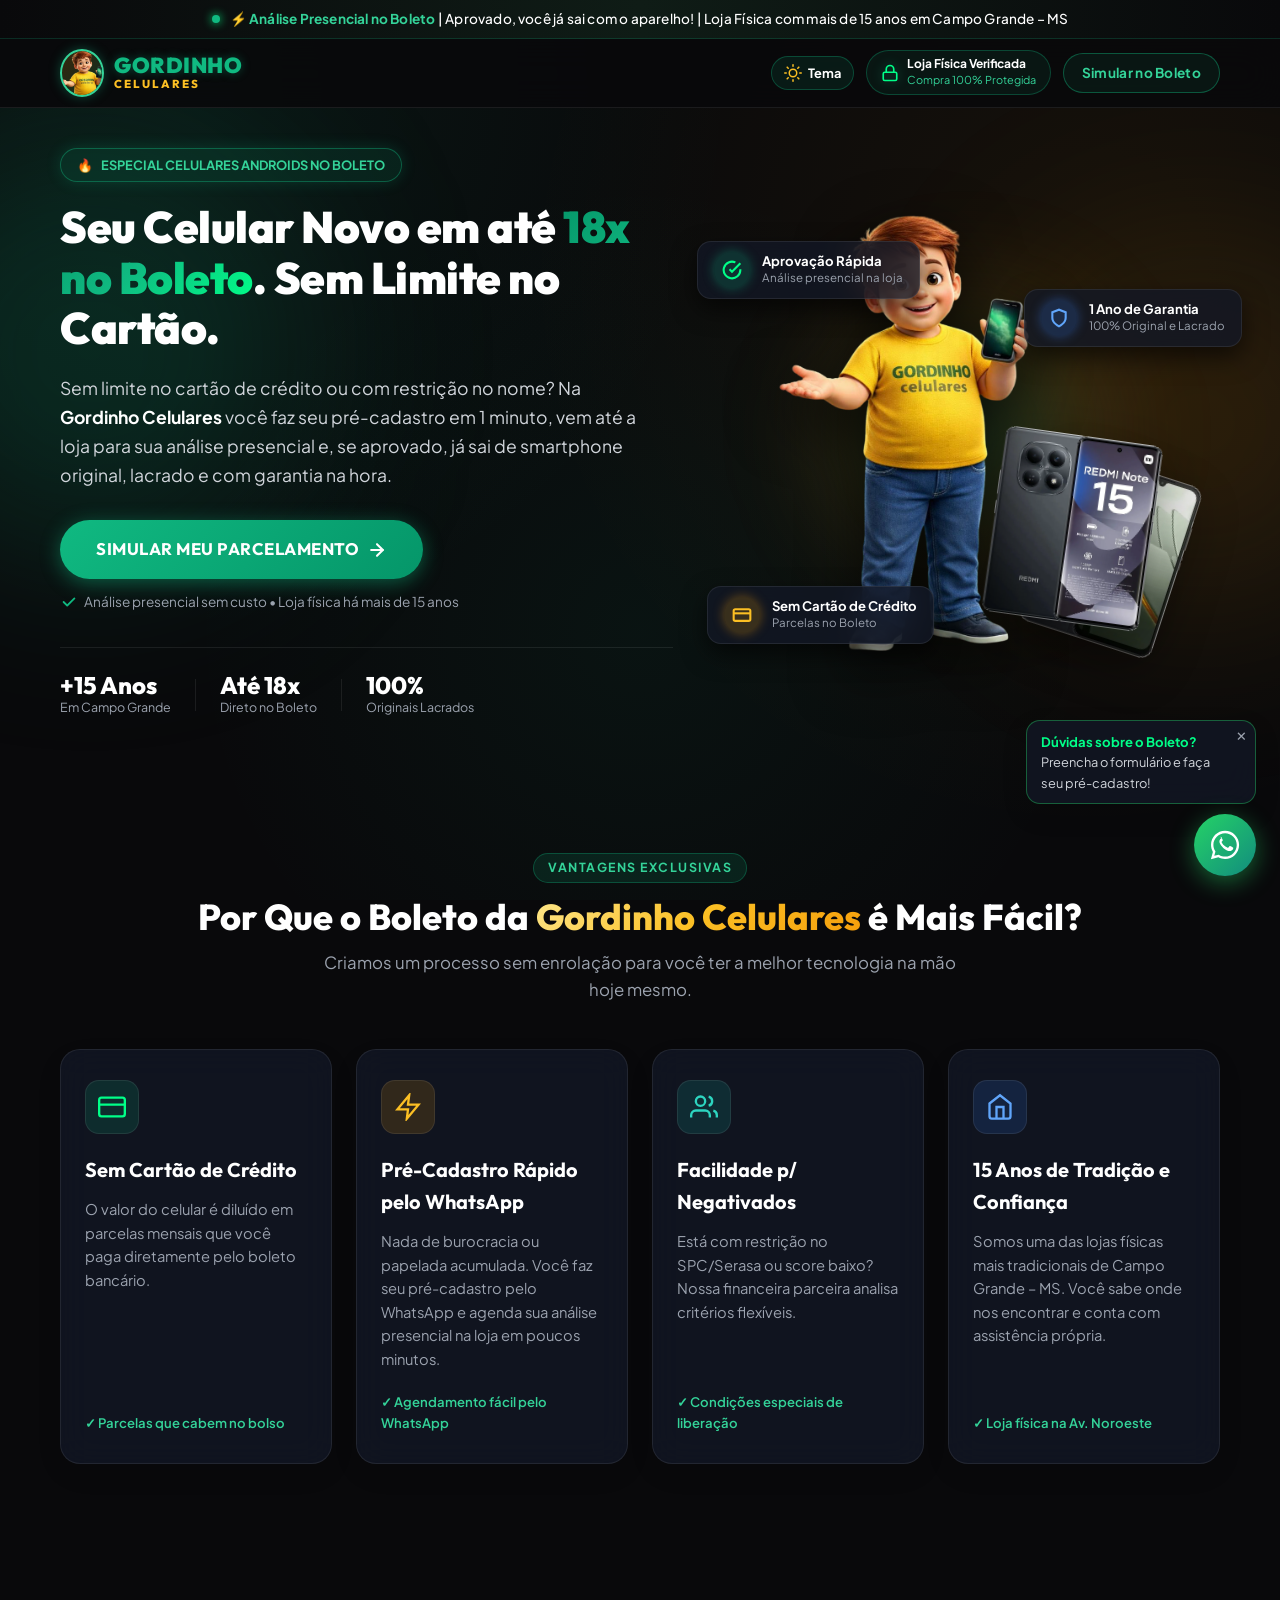
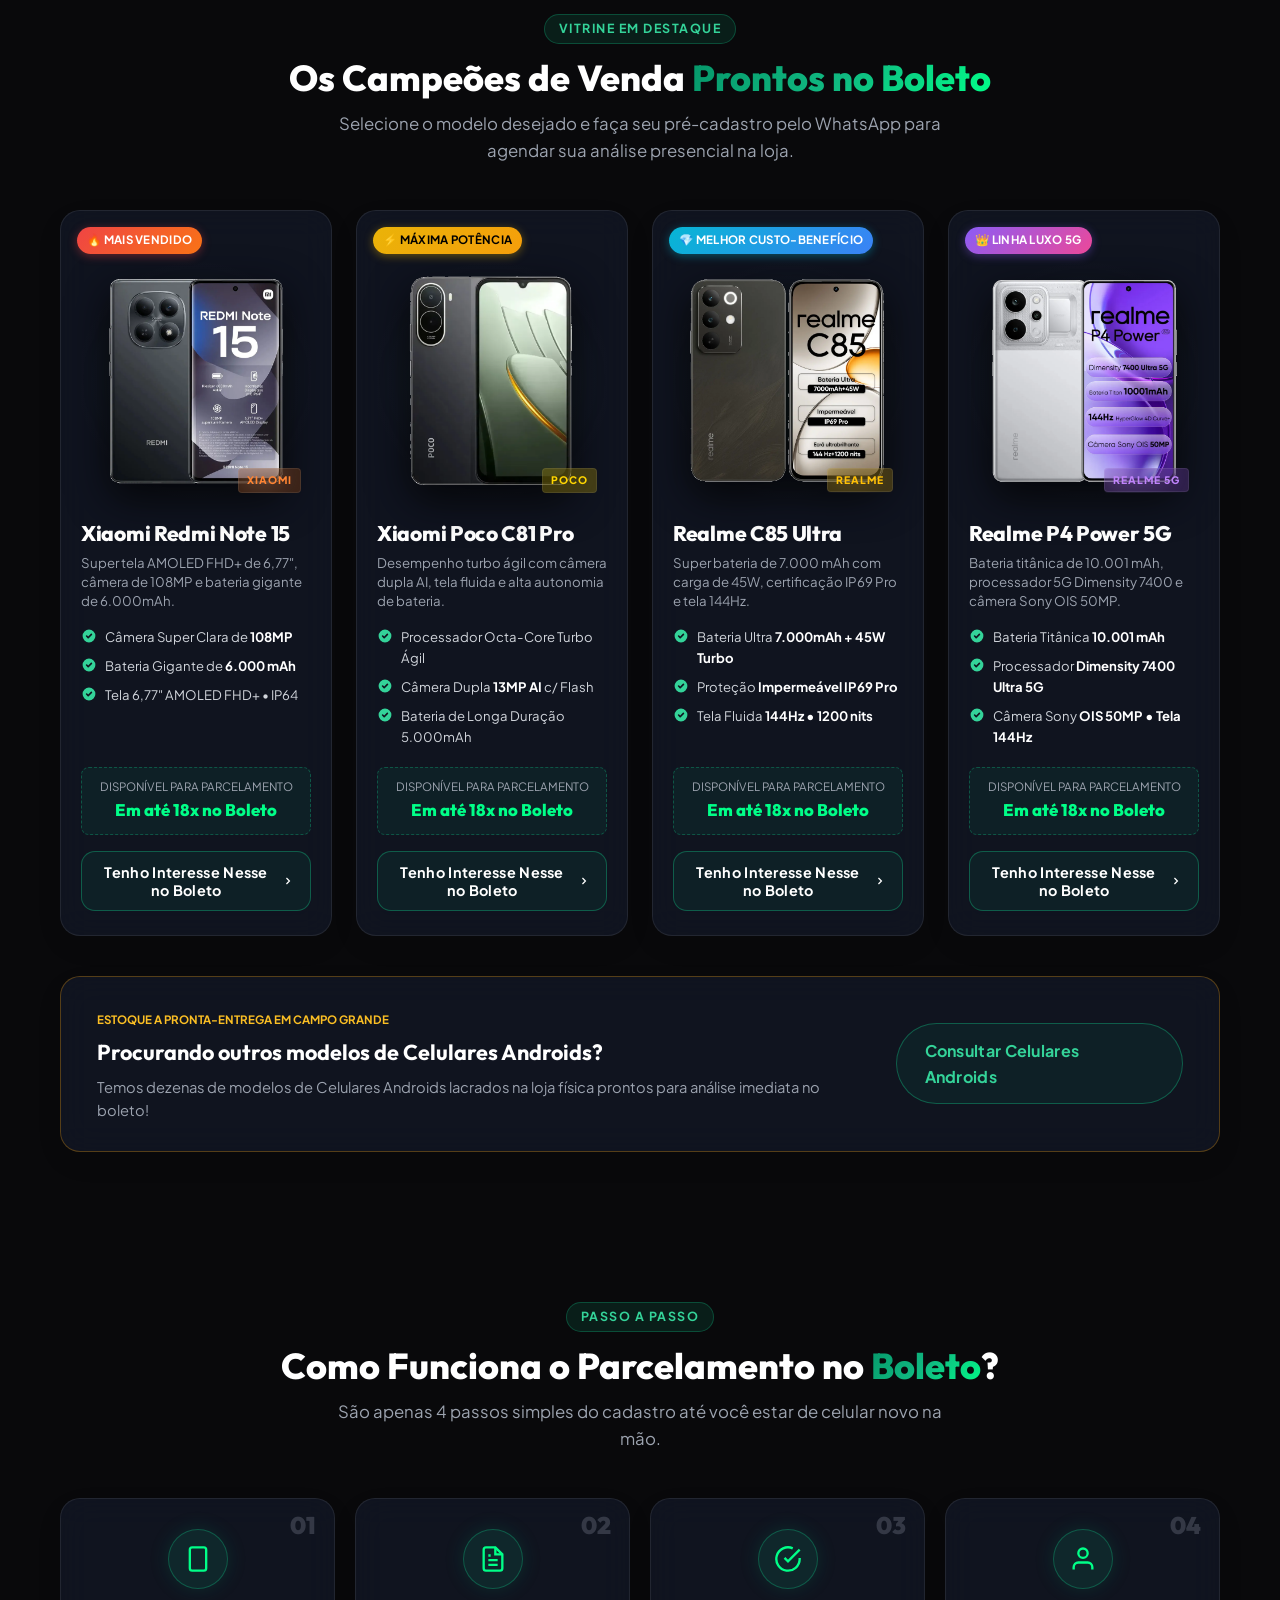
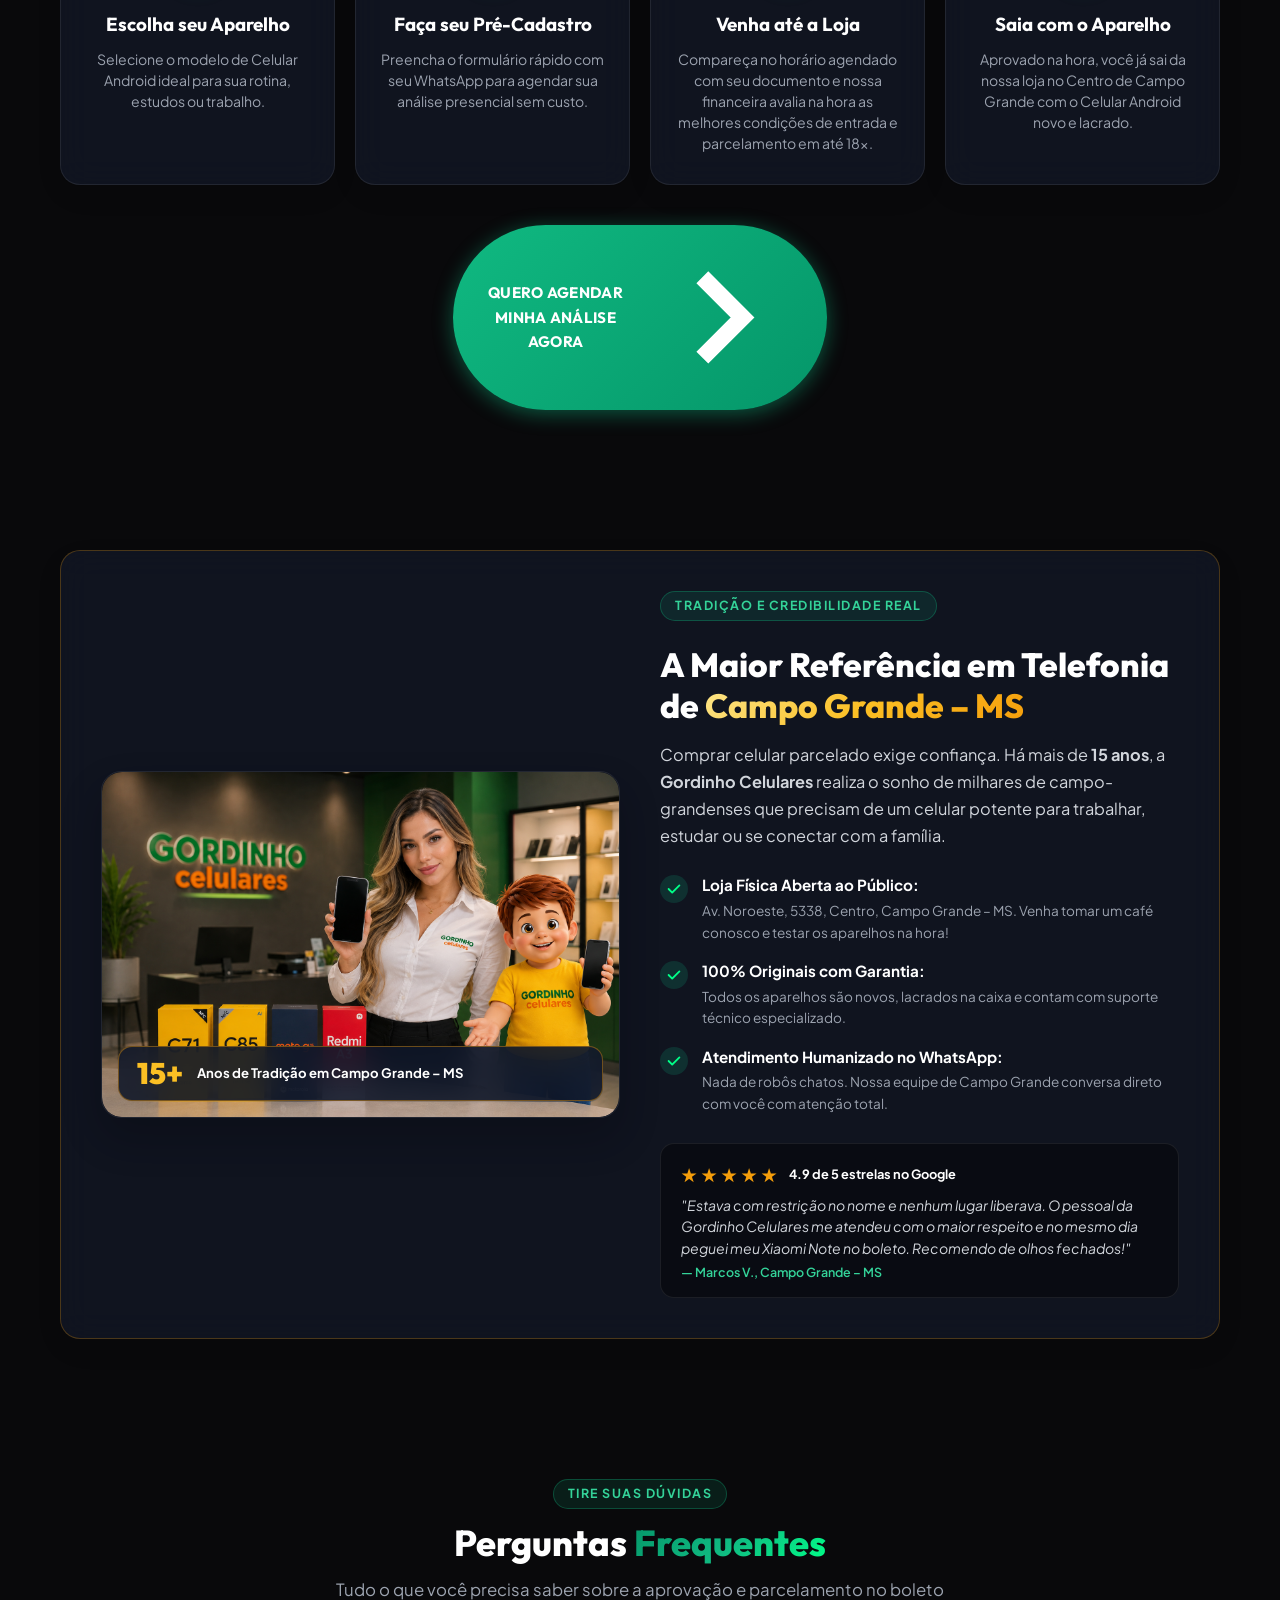
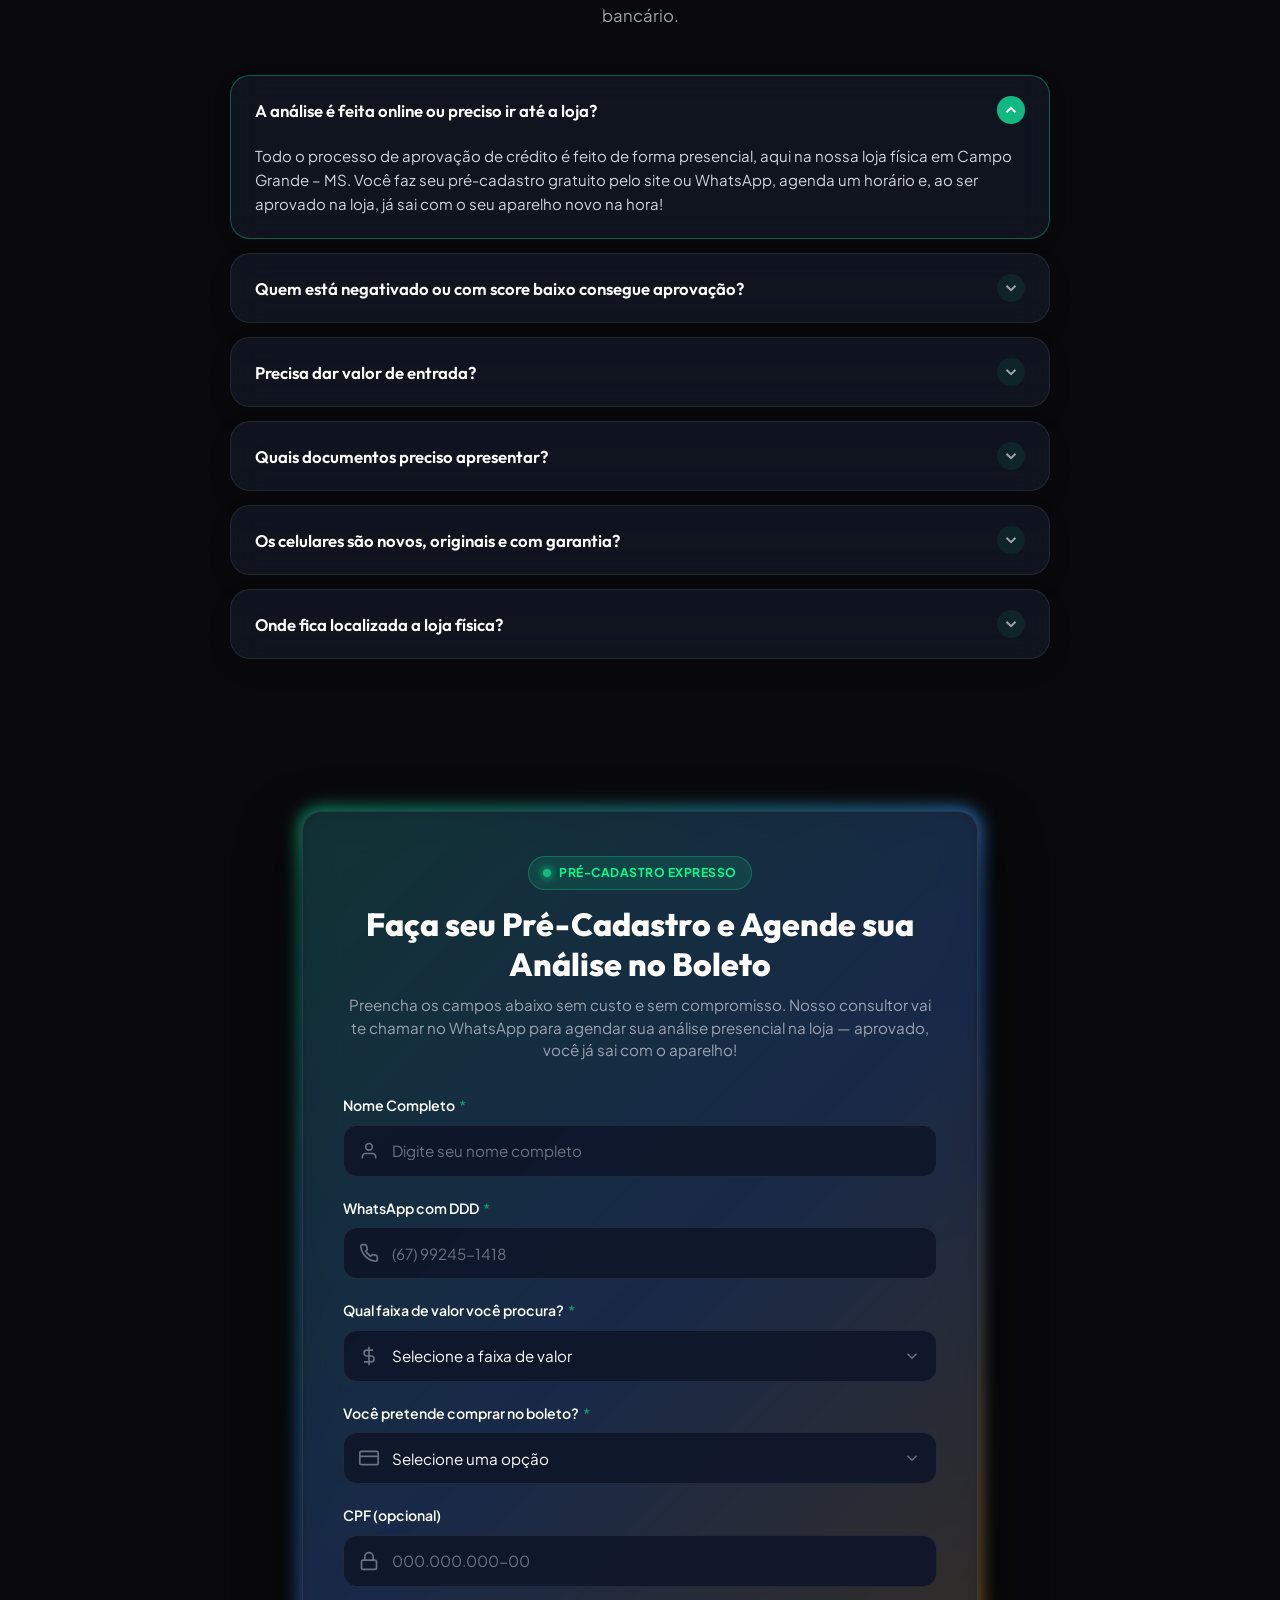
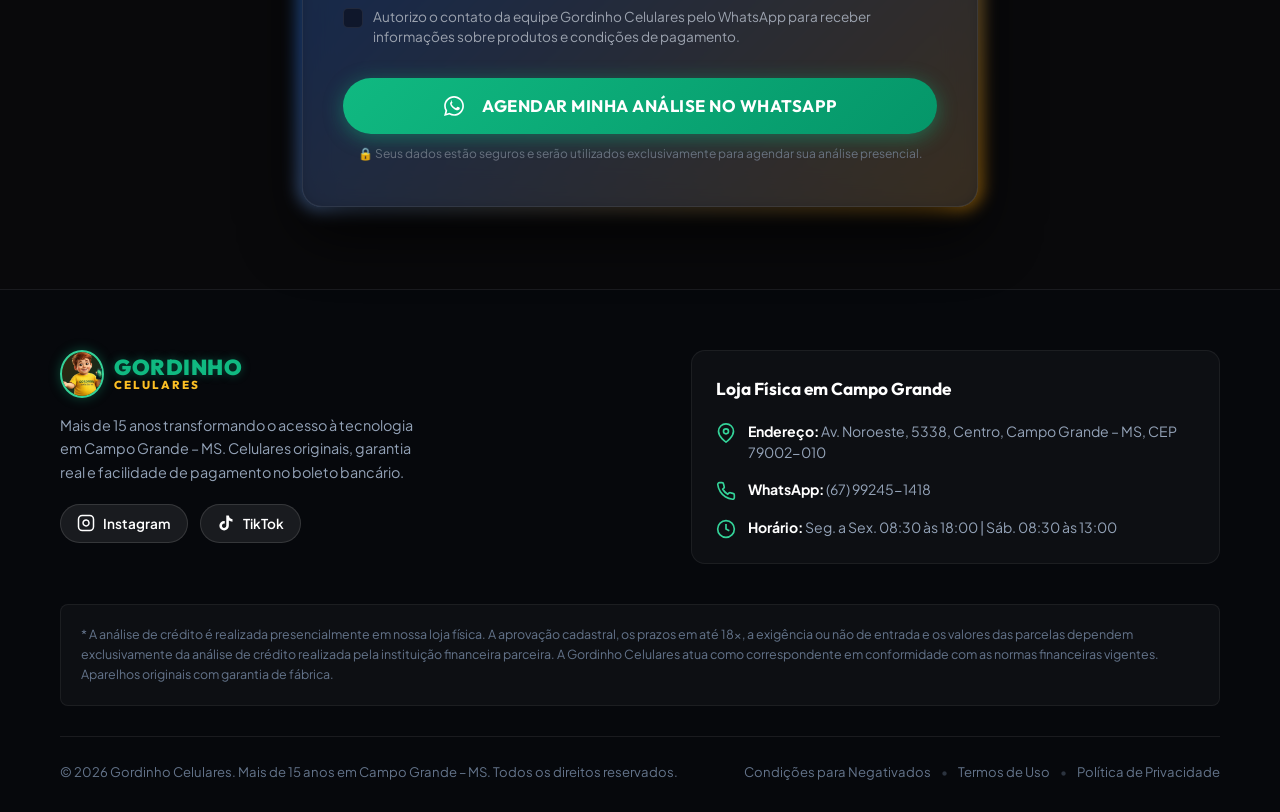
==== index.html @ b4e5b0e6 "refactor: update tooltip text and redirect floating button to simulation form" ====
<!DOCTYPE html>
<html lang="pt-BR" class="scroll-smooth" data-theme="dark">
<head>
  <!-- Google Tag Manager -->
  <script>(function(w,d,s,l,i){w[l]=w[l]||[];w[l].push({'gtm.start':
  new Date().getTime(),event:'gtm.js'});var f=d.getElementsByTagName(s)[0],
  j=d.createElement(s),dl=l!='dataLayer'?'&l='+l:'';j.async=true;j.src=
  'https://www.googletagmanager.com/gtm.js?id='+i+dl;f.parentNode.insertBefore(j,f);
  })(window,document,'script','dataLayer','GTM-5VFSNDQG');</script>
  <!-- End Google Tag Manager -->
  <meta charset="UTF-8">
  <meta name="viewport" content="width=device-width, initial-scale=1.0, maximum-scale=5.0">
  <title>Gordinho Celulares | Celulares Androids em até 18x no Boleto Bancário Sem Cartão</title>
  <meta name="description" content="Compre seu Celular Android original parcelado no Boleto Bancário em Campo Grande - MS. Sem precisar de limite no cartão. Faça seu pré-cadastro e agende sua análise presencial, inclusive para negativados!">
  <meta name="keywords" content="celulares androids no boleto, celular no boleto, xiaomi no boleto, realme no boleto, gordinho celulares campo grande, celular carnê campo grande ms, celular parcelado sem cartao">
  
  <!-- Open Graph / WhatsApp / Facebook -->
  <meta property="og:type" content="website">
  <meta property="og:title" content="Gordinho Celulares - Celulares Androids no Boleto Bancário">
  <meta property="og:description" content="Seu celular novo em até 18x no boleto sem limite de cartão. Faça seu pré-cadastro e agende sua análise presencial na loja!">
  <meta property="og:image" content="./Gordinho+influencer.png">
  <meta property="og:locale" content="pt_BR">
  <meta name="theme-color" content="#09090b" id="meta-theme-color">

  <!-- Favicon -->
  <link rel="icon" type="image/png" href="./mascote_avatar.png">

  <!-- Google Fonts: Outfit & Plus Jakarta Sans -->
  <link rel="preconnect" href="https://fonts.googleapis.com">
  <link rel="preconnect" href="https://fonts.gstatic.com" crossorigin>
  <link href="https://fonts.googleapis.com/css2?family=Outfit:wght@400;500;600;700;800;900&family=Plus+Jakarta+Sans:wght@400;500;600;700;800&display=swap" rel="stylesheet">

  <link rel="stylesheet" href="styles.css">
</head>
<body class="bg-dark text-light antialiased selection:bg-emerald-500 selection:text-black">
  <!-- Google Tag Manager (noscript) -->
  <noscript><iframe src="https://www.googletagmanager.com/ns.html?id=GTM-5VFSNDQG"
  height="0" width="0" style="display:none;visibility:hidden"></iframe></noscript>
  <!-- End Google Tag Manager (noscript) -->

  <!-- 1. Topbar de Notificação Interativa -->
  <aside class="topbar">
    <div class="container topbar-content">
      <span class="live-indicator">
        <span class="pulse-dot"></span>
      </span>
      <p class="topbar-text">
        <strong class="text-emerald">⚡ Análise Presencial no Boleto</strong> | Aprovado, você já sai com o aparelho! | Loja Física com mais de 15 anos em Campo Grande – MS
      </p>
    </div>
  </aside>

  <!-- 2. Header Fixo com Glassmorphism, Logo e Botão de Alternância de Tema -->
  <header class="header" id="navbar">
    <div class="container header-container">
      <a href="#inicio" class="brand-link" aria-label="Gordinho Celulares Página Inicial">
        <div class="brand-badge-box">
          <img src="./mascote_avatar.png" alt="Mascote Gordinho Celulares" class="brand-mascote-avatar" width="46" height="52">
          <div class="brand-text-block">
            <span class="brand-name-top">GORDINHO</span>
            <span class="brand-name-sub">CELULARES</span>
          </div>
        </div>
      </a>
      
      <div class="header-badges">
        <!-- Botão para Mudar Tema Claro / Escuro -->
        <button id="theme-toggle" class="theme-toggle-btn" aria-label="Alternar tema claro e escuro" title="Alternar tema claro/escuro">
          <span class="theme-icon-box">
            <!-- Ícone Sol (aparece no modo escuro para ir pro claro) -->
            <svg class="theme-icon theme-icon-sun" viewBox="0 0 24 24" fill="none" stroke="currentColor" stroke-width="2" stroke-linecap="round" stroke-linejoin="round">
              <circle cx="12" cy="12" r="5"></circle>
              <line x1="12" y1="1" x2="12" y2="3"></line>
              <line x1="12" y1="21" x2="12" y2="23"></line>
              <line x1="4.22" y1="4.22" x2="5.64" y2="5.64"></line>
              <line x1="18.36" y1="18.36" x2="19.78" y2="19.78"></line>
              <line x1="1" y1="12" x2="3" y2="12"></line>
              <line x1="21" y1="12" x2="23" y2="12"></line>
              <line x1="4.22" y1="19.78" x2="5.64" y2="18.36"></line>
              <line x1="18.36" y1="5.64" x2="19.78" y2="4.22"></line>
            </svg>
            <!-- Ícone Lua (aparece no modo claro para ir pro escuro) -->
            <svg class="theme-icon theme-icon-moon" viewBox="0 0 24 24" fill="none" stroke="currentColor" stroke-width="2" stroke-linecap="round" stroke-linejoin="round">
              <path d="M21 12.79A9 9 0 1 1 11.21 3 7 7 0 0 0 21 12.79z"></path>
            </svg>
          </span>
          <span class="theme-label hide-mobile">Tema</span>
        </button>

        <div class="secure-badge hide-small-screen">
          <svg class="secure-icon" viewBox="0 0 24 24" fill="none" stroke="currentColor" stroke-width="2.2" stroke-linecap="round" stroke-linejoin="round">
            <rect x="3" y="11" width="18" height="11" rx="2" ry="2"></rect>
            <path d="M7 11V7a5 5 0 0 1 10 0v4"></path>
          </svg>
          <div class="secure-text">
            <span class="badge-title">Loja Física Verificada</span>
            <span class="badge-sub">Compra 100% Protegida</span>
          </div>
        </div>

        <a href="#simulador" class="btn btn-sm btn-outline-emerald hide-mobile">
          Simular no Boleto
        </a>
      </div>
    </div>
  </header>

  <main>
    <!-- 3. Hero Section (Ultra Dinâmica e Tecnológica) -->
    <section class="hero-section" id="inicio">
      <div class="hero-glow hero-glow-emerald"></div>
      <div class="hero-glow hero-glow-amber"></div>

      <div class="container hero-container">
        <!-- Hero Text -->
        <div class="hero-content reveal-on-scroll">
          <div class="tag-neon">
            <span class="tag-icon">🔥</span>
            <span>ESPECIAL CELULARES ANDROIDS NO BOLETO</span>
          </div>

          <h1 class="hero-title">
            Seu Celular Novo em até <span class="gradient-text-emerald">18x no Boleto</span>. Sem Limite no Cartão.
          </h1>

          <p class="hero-subtitle">
            Sem limite no cartão de crédito ou com restrição no nome? Na <strong class="text-white hero-highlight-brand">Gordinho Celulares</strong> você faz seu pré-cadastro em 1 minuto, vem até a loja para sua análise presencial e, se aprovado, já sai de smartphone original, lacrado e com garantia na hora.
          </p>

          <div class="hero-cta-wrapper">
            <a href="#simulador" class="btn btn-cta btn-pulse" id="btn-hero-cta">
              <span class="btn-text">SIMULAR MEU PARCELAMENTO</span>
              <svg class="btn-arrow" viewBox="0 0 24 24" fill="none" stroke="currentColor" stroke-width="2.5" stroke-linecap="round" stroke-linejoin="round">
                <line x1="5" y1="12" x2="19" y2="12"></line>
                <polyline points="12 5 19 12 12 19"></polyline>
              </svg>
              <span class="btn-shimmer"></span>
            </a>
            <p class="micro-risk-relief">
              <svg class="inline-check" viewBox="0 0 20 20" fill="currentColor">
                <path fill-rule="evenodd" d="M16.707 5.293a1 1 0 010 1.414l-8 8a1 1 0 01-1.414 0l-4-4a1 1 0 011.414-1.414L8 12.586l7.293-7.293a1 1 0 011.414 0z" clip-rule="evenodd"/>
              </svg>
              <span>Análise presencial sem custo • Loja física há mais de 15 anos</span>
            </p>
          </div>

          <!-- Trust Counters -->
          <div class="hero-trust-row">
            <div class="trust-item">
              <span class="trust-number">+15 Anos</span>
              <span class="trust-label">Em Campo Grande</span>
            </div>
            <div class="trust-divider"></div>
            <div class="trust-item">
              <span class="trust-number">Até 18x</span>
              <span class="trust-label">Direto no Boleto</span>
            </div>
            <div class="trust-divider"></div>
            <div class="trust-item">
              <span class="trust-number">100%</span>
              <span class="trust-label">Originais Lacrados</span>
            </div>
          </div>
        </div>

        <!-- Hero Showcase com Mascote 3D & Smartphones -->
        <div class="hero-visual reveal-on-scroll">
          <div class="hero-card-display">
            <div class="device-radial-glow"></div>

            <div class="hero-montage-wrapper">
              <div class="mascote-hero-box">
                <img src="./Logo_cropped.png" alt="Mascote Gordinho Celulares" class="mascote-hero-img" width="310">
              </div>

              <div class="phones-montage-side">
                <img src="./modelos/RedmiNote15.png" alt="Xiaomi Redmi Note 15 no Boleto" class="phone-img phone-front" width="180">
                <img src="./modelos/PocoC81PRo.png" alt="Xiaomi Poco C81 Pro no Boleto" class="phone-img phone-back" width="165">
              </div>
            </div>

            <!-- Badges Flutuantes -->
            <div class="floating-badge badge-1 float-anim-1">
              <div class="badge-icon bg-emerald-glow">
                <svg viewBox="0 0 24 24" fill="none" stroke="currentColor" stroke-width="2.5">
                  <path d="M22 11.08V12a10 10 0 1 1-5.93-9.14"></path>
                  <polyline points="22 4 12 14.01 9 11.01"></polyline>
                </svg>
              </div>
              <div>
                <span class="fb-title">Aprovação Rápida</span>
                <span class="fb-sub">Análise presencial na loja</span>
              </div>
            </div>

            <div class="floating-badge badge-2 float-anim-2">
              <div class="badge-icon bg-amber-glow">
                <svg viewBox="0 0 24 24" fill="none" stroke="currentColor" stroke-width="2.5">
                  <rect x="2" y="5" width="20" height="14" rx="2"></rect>
                  <line x1="2" y1="10" x2="22" y2="10"></line>
                </svg>
              </div>
              <div>
                <span class="fb-title">Sem Cartão de Crédito</span>
                <span class="fb-sub">Parcelas no Boleto</span>
              </div>
            </div>

            <div class="floating-badge badge-3 float-anim-3">
              <div class="badge-icon bg-blue-glow">
                <svg viewBox="0 0 24 24" fill="none" stroke="currentColor" stroke-width="2.5">
                  <path d="M12 22s8-4 8-10V5l-8-3-8 3v7c0 6 8 10 8 10z"></path>
                </svg>
              </div>
              <div>
                <span class="fb-title">1 Ano de Garantia</span>
                <span class="fb-sub">100% Original e Lacrado</span>
              </div>
            </div>
          </div>
        </div>
      </div>
    </section>

    <!-- 4. Barra de Benefícios -->
    <section class="benefits-section" id="beneficios">
      <div class="container">
        <div class="section-header text-center reveal-on-scroll">
          <span class="section-pill">VANTAGENS EXCLUSIVAS</span>
          <h2 class="section-title">Por Que o Boleto da <span class="gradient-text-gold">Gordinho Celulares</span> é Mais Fácil?</h2>
          <p class="section-desc">Criamos um processo sem enrolação para você ter a melhor tecnologia na mão hoje mesmo.</p>
        </div>

        <div class="benefits-grid">
          <!-- Card 1 -->
          <div class="glass-card benefit-card reveal-on-scroll">
            <div class="card-glow-edge"></div>
            <div class="benefit-icon-wrapper icon-emerald">
              <svg viewBox="0 0 24 24" fill="none" stroke="currentColor" stroke-width="2">
                <rect x="1" y="4" width="22" height="16" rx="2" ry="2"></rect>
                <line x1="1" y1="10" x2="23" y2="10"></line>
              </svg>
            </div>
            <h3 class="benefit-title">Sem Cartão de Crédito</h3>
            <p class="benefit-text">O valor do celular é diluído em parcelas mensais que você paga diretamente pelo boleto bancário.</p>
            <span class="benefit-check">✓ Parcelas que cabem no bolso</span>
          </div>

          <!-- Card 2 -->
          <div class="glass-card benefit-card reveal-on-scroll">
            <div class="card-glow-edge"></div>
            <div class="benefit-icon-wrapper icon-amber">
              <svg viewBox="0 0 24 24" fill="none" stroke="currentColor" stroke-width="2">
                <polygon points="13 2 3 14 12 14 11 22 21 10 12 10 13 2"></polygon>
              </svg>
            </div>
            <h3 class="benefit-title">Pré-Cadastro Rápido pelo WhatsApp</h3>
            <p class="benefit-text">Nada de burocracia ou papelada acumulada. Você faz seu pré-cadastro pelo WhatsApp e agenda sua análise presencial na loja em poucos minutos.</p>
            <span class="benefit-check">✓ Agendamento fácil pelo WhatsApp</span>
          </div>

          <!-- Card 3 -->
          <div class="glass-card benefit-card reveal-on-scroll">
            <div class="card-glow-edge"></div>
            <div class="benefit-icon-wrapper icon-mint">
              <svg viewBox="0 0 24 24" fill="none" stroke="currentColor" stroke-width="2">
                <path d="M17 21v-2a4 4 0 0 0-4-4H5a4 4 0 0 0-4 4v2"></path>
                <circle cx="9" cy="7" r="4"></circle>
                <path d="M23 21v-2a4 4 0 0 0-3-3.87"></path>
                <path d="M16 3.13a4 4 0 0 1 0 7.75"></path>
              </svg>
            </div>
            <h3 class="benefit-title">Facilidade p/ Negativados</h3>
            <p class="benefit-text">Está com restrição no SPC/Serasa ou score baixo? Nossa financeira parceira analisa critérios flexíveis.</p>
            <span class="benefit-check">✓ Condições especiais de liberação</span>
          </div>

          <!-- Card 4 -->
          <div class="glass-card benefit-card reveal-on-scroll">
            <div class="card-glow-edge"></div>
            <div class="benefit-icon-wrapper icon-blue">
              <svg viewBox="0 0 24 24" fill="none" stroke="currentColor" stroke-width="2">
                <path d="M3 9l9-7 9 7v11a2 2 0 0 1-2 2H5a2 2 0 0 1-2-2z"></path>
                <polyline points="9 22 9 12 15 12 15 22"></polyline>
              </svg>
            </div>
            <h3 class="benefit-title">15 Anos de Tradição e Confiança</h3>
            <p class="benefit-text">Somos uma das lojas físicas mais tradicionais de Campo Grande – MS. Você sabe onde nos encontrar e conta com assistência própria.</p>
            <span class="benefit-check">✓ Loja física na Av. Noroeste</span>
          </div>
        </div>
      </div>
    </section>

    <!-- 5. Vitrine dos Campeões de Venda -->
    <section class="products-section" id="modelos">
      <div class="container">
        <div class="section-header text-center reveal-on-scroll">
          <span class="section-pill">VITRINE EM DESTAQUE</span>
          <h2 class="section-title">Os Campeões de Venda <span class="gradient-text-emerald">Prontos no Boleto</span></h2>
          <p class="section-desc">Selecione o modelo desejado e faça seu pré-cadastro pelo WhatsApp para agendar sua análise presencial na loja.</p>
        </div>

        <div class="products-grid">
          <!-- Card 1: Redmi Note 15 -->
          <div class="glass-card product-card reveal-on-scroll">
            <div class="product-badge badge-popular">🔥 Mais Vendido</div>
            <div class="product-image-box">
              <div class="product-pedestal-glow"></div>
              <img src="./modelos/RedmiNote15.png" alt="Xiaomi Redmi Note 15 no boleto" class="product-img" loading="lazy">
              <span class="brand-chip brand-chip-xiaomi">XIAOMI</span>
            </div>
            <div class="product-info">
              <h3 class="product-title">Xiaomi Redmi Note 15</h3>
              <p class="product-sub">Super tela AMOLED FHD+ de 6,77", câmera de 108MP e bateria gigante de 6.000mAh.</p>
              
              <ul class="product-specs">
                <li>
                  <svg viewBox="0 0 20 20" fill="currentColor"><path fill-rule="evenodd" d="M10 18a8 8 0 100-16 8 8 0 000 16zm3.707-9.293a1 1 0 00-1.414-1.414L9 10.586 7.707 9.293a1 1 0 00-1.414 1.414l2 2a1 1 0 001.414 0l4-4z" clip-rule="evenodd"/></svg>
                  <span>Câmera Super Clara de <strong>108MP</strong></span>
                </li>
                <li>
                  <svg viewBox="0 0 20 20" fill="currentColor"><path fill-rule="evenodd" d="M10 18a8 8 0 100-16 8 8 0 000 16zm3.707-9.293a1 1 0 00-1.414-1.414L9 10.586 7.707 9.293a1 1 0 00-1.414 1.414l2 2a1 1 0 001.414 0l4-4z" clip-rule="evenodd"/></svg>
                  <span>Bateria Gigante de <strong>6.000 mAh</strong></span>
                </li>
                <li>
                  <svg viewBox="0 0 20 20" fill="currentColor"><path fill-rule="evenodd" d="M10 18a8 8 0 100-16 8 8 0 000 16zm3.707-9.293a1 1 0 00-1.414-1.414L9 10.586 7.707 9.293a1 1 0 00-1.414 1.414l2 2a1 1 0 001.414 0l4-4z" clip-rule="evenodd"/></svg>
                  <span>Tela 6,77" AMOLED FHD+ • IP64</span>
                </li>
              </ul>

              <div class="product-pricing">
                <span class="price-condition">Disponível para Parcelamento</span>
                <span class="price-highlight">Em até 18x no Boleto</span>
              </div>

              <button class="btn btn-product btn-select-model" data-model="Xiaomi Redmi Note 15">
                <span>Tenho Interesse Nesse no Boleto</span>
                <svg viewBox="0 0 24 24" fill="none" stroke="currentColor" stroke-width="2.5"><polyline points="9 18 15 12 9 6"></polyline></svg>
              </button>
            </div>
          </div>

          <!-- Card 2: Xiaomi Poco C81 Pro -->
          <div class="glass-card product-card reveal-on-scroll">
            <div class="product-badge badge-power">⚡ Máxima Potência</div>
            <div class="product-image-box">
              <div class="product-pedestal-glow"></div>
              <img src="./modelos/PocoC81PRo.png" alt="Xiaomi Poco C81 Pro no boleto" class="product-img" loading="lazy">
              <span class="brand-chip brand-chip-poco">POCO</span>
            </div>
            <div class="product-info">
              <h3 class="product-title">Xiaomi Poco C81 Pro</h3>
              <p class="product-sub">Desempenho turbo ágil com câmera dupla AI, tela fluida e alta autonomia de bateria.</p>
              
              <ul class="product-specs">
                <li>
                  <svg viewBox="0 0 20 20" fill="currentColor"><path fill-rule="evenodd" d="M10 18a8 8 0 100-16 8 8 0 000 16zm3.707-9.293a1 1 0 00-1.414-1.414L9 10.586 7.707 9.293a1 1 0 00-1.414 1.414l2 2a1 1 0 001.414 0l4-4z" clip-rule="evenodd"/></svg>
                  <span>Processador Octa-Core Turbo Ágil</span>
                </li>
                <li>
                  <svg viewBox="0 0 20 20" fill="currentColor"><path fill-rule="evenodd" d="M10 18a8 8 0 100-16 8 8 0 000 16zm3.707-9.293a1 1 0 00-1.414-1.414L9 10.586 7.707 9.293a1 1 0 00-1.414 1.414l2 2a1 1 0 001.414 0l4-4z" clip-rule="evenodd"/></svg>
                  <span>Câmera Dupla <strong>13MP AI</strong> c/ Flash</span>
                </li>
                <li>
                  <svg viewBox="0 0 20 20" fill="currentColor"><path fill-rule="evenodd" d="M10 18a8 8 0 100-16 8 8 0 000 16zm3.707-9.293a1 1 0 00-1.414-1.414L9 10.586 7.707 9.293a1 1 0 00-1.414 1.414l2 2a1 1 0 001.414 0l4-4z" clip-rule="evenodd"/></svg>
                  <span>Bateria de Longa Duração 5.000mAh</span>
                </li>
              </ul>

              <div class="product-pricing">
                <span class="price-condition">Disponível para Parcelamento</span>
                <span class="price-highlight">Em até 18x no Boleto</span>
              </div>

              <button class="btn btn-product btn-select-model" data-model="Xiaomi Poco C81 Pro">
                <span>Tenho Interesse Nesse no Boleto</span>
                <svg viewBox="0 0 24 24" fill="none" stroke="currentColor" stroke-width="2.5"><polyline points="9 18 15 12 9 6"></polyline></svg>
              </button>
            </div>
          </div>

          <!-- Card 3: Realme C85 -->
          <div class="glass-card product-card reveal-on-scroll">
            <div class="product-badge badge-value">💎 Melhor Custo-Benefício</div>
            <div class="product-image-box">
              <div class="product-pedestal-glow"></div>
              <img src="./modelos/RealmeC85.png" alt="Realme C85 no boleto" class="product-img" loading="lazy">
              <span class="brand-chip brand-chip-realme">REALME</span>
            </div>
            <div class="product-info">
              <h3 class="product-title">Realme C85 Ultra</h3>
              <p class="product-sub">Super bateria de 7.000 mAh com carga de 45W, certificação IP69 Pro e tela 144Hz.</p>
              
              <ul class="product-specs">
                <li>
                  <svg viewBox="0 0 20 20" fill="currentColor"><path fill-rule="evenodd" d="M10 18a8 8 0 100-16 8 8 0 000 16zm3.707-9.293a1 1 0 00-1.414-1.414L9 10.586 7.707 9.293a1 1 0 00-1.414 1.414l2 2a1 1 0 001.414 0l4-4z" clip-rule="evenodd"/></svg>
                  <span>Bateria Ultra <strong>7.000mAh + 45W Turbo</strong></span>
                </li>
                <li>
                  <svg viewBox="0 0 20 20" fill="currentColor"><path fill-rule="evenodd" d="M10 18a8 8 0 100-16 8 8 0 000 16zm3.707-9.293a1 1 0 00-1.414-1.414L9 10.586 7.707 9.293a1 1 0 00-1.414 1.414l2 2a1 1 0 001.414 0l4-4z" clip-rule="evenodd"/></svg>
                  <span>Proteção <strong>Impermeável IP69 Pro</strong></span>
                </li>
                <li>
                  <svg viewBox="0 0 20 20" fill="currentColor"><path fill-rule="evenodd" d="M10 18a8 8 0 100-16 8 8 0 000 16zm3.707-9.293a1 1 0 00-1.414-1.414L9 10.586 7.707 9.293a1 1 0 00-1.414 1.414l2 2a1 1 0 001.414 0l4-4z" clip-rule="evenodd"/></svg>
                  <span>Tela Fluida <strong>144Hz • 1200 nits</strong></span>
                </li>
              </ul>

              <div class="product-pricing">
                <span class="price-condition">Disponível para Parcelamento</span>
                <span class="price-highlight">Em até 18x no Boleto</span>
              </div>

              <button class="btn btn-product btn-select-model" data-model="Realme C85">
                <span>Tenho Interesse Nesse no Boleto</span>
                <svg viewBox="0 0 24 24" fill="none" stroke="currentColor" stroke-width="2.5"><polyline points="9 18 15 12 9 6"></polyline></svg>
              </button>
            </div>
          </div>

          <!-- Card 4: Realme P4 Power 5G -->
          <div class="glass-card product-card reveal-on-scroll">
            <div class="product-badge badge-luxury">👑 Linha Luxo 5G</div>
            <div class="product-image-box">
              <div class="product-pedestal-glow"></div>
              <img src="./modelos/RealmePower.png" alt="Realme P4 Power 5G no boleto" class="product-img" loading="lazy">
              <span class="brand-chip brand-chip-realme-pro">REALME 5G</span>
            </div>
            <div class="product-info">
              <h3 class="product-title">Realme P4 Power 5G</h3>
              <p class="product-sub">Bateria titânica de 10.001 mAh, processador 5G Dimensity 7400 e câmera Sony OIS 50MP.</p>
              
              <ul class="product-specs">
                <li>
                  <svg viewBox="0 0 20 20" fill="currentColor"><path fill-rule="evenodd" d="M10 18a8 8 0 100-16 8 8 0 000 16zm3.707-9.293a1 1 0 00-1.414-1.414L9 10.586 7.707 9.293a1 1 0 00-1.414 1.414l2 2a1 1 0 001.414 0l4-4z" clip-rule="evenodd"/></svg>
                  <span>Bateria Titânica <strong>10.001 mAh</strong></span>
                </li>
                <li>
                  <svg viewBox="0 0 20 20" fill="currentColor"><path fill-rule="evenodd" d="M10 18a8 8 0 100-16 8 8 0 000 16zm3.707-9.293a1 1 0 00-1.414-1.414L9 10.586 7.707 9.293a1 1 0 00-1.414 1.414l2 2a1 1 0 001.414 0l4-4z" clip-rule="evenodd"/></svg>
                  <span>Processador <strong>Dimensity 7400 Ultra 5G</strong></span>
                </li>
                <li>
                  <svg viewBox="0 0 20 20" fill="currentColor"><path fill-rule="evenodd" d="M10 18a8 8 0 100-16 8 8 0 000 16zm3.707-9.293a1 1 0 00-1.414-1.414L9 10.586 7.707 9.293a1 1 0 00-1.414 1.414l2 2a1 1 0 001.414 0l4-4z" clip-rule="evenodd"/></svg>
                  <span>Câmera Sony <strong>OIS 50MP • Tela 144Hz</strong></span>
                </li>
              </ul>

              <div class="product-pricing">
                <span class="price-condition">Disponível para Parcelamento</span>
                <span class="price-highlight">Em até 18x no Boleto</span>
              </div>

              <button class="btn btn-product btn-select-model" data-model="Realme P4 Power 5G">
                <span>Tenho Interesse Nesse no Boleto</span>
                <svg viewBox="0 0 24 24" fill="none" stroke="currentColor" stroke-width="2.5"><polyline points="9 18 15 12 9 6"></polyline></svg>
              </button>
            </div>
          </div>
        </div>

        <!-- Banner de outros modelos locais em estoque -->
        <div class="more-models-banner glass-card reveal-on-scroll">
          <div class="more-models-content">
            <span class="badge-tag">Estoque a pronta-entrega em Campo Grande</span>
            <h3>Procurando outros modelos de Celulares Androids?</h3>
            <p>Temos dezenas de modelos de Celulares Androids lacrados na loja física prontos para análise imediata no boleto!</p>
          </div>
          <a href="#simulador" class="btn btn-outline-emerald btn-lg btn-select-model" data-model="Outro Celular Android">
            Consultar Celulares Androids
          </a>
        </div>
      </div>
    </section>

    <!-- 6. Como Funciona -->
    <section class="how-it-works-section" id="como-funciona">
      <div class="container">
        <div class="section-header text-center reveal-on-scroll">
          <span class="section-pill">PASSO A PASSO</span>
          <h2 class="section-title">Como Funciona o Parcelamento no <span class="gradient-text-emerald">Boleto</span>?</h2>
          <p class="section-desc">São apenas 4 passos simples do cadastro até você estar de celular novo na mão.</p>
        </div>

        <div class="timeline-stepper">
          <!-- Step 1 -->
          <div class="step-card glass-card reveal-on-scroll">
            <div class="step-number">01</div>
            <div class="step-icon">
              <svg viewBox="0 0 24 24" fill="none" stroke="currentColor" stroke-width="2">
                <rect x="5" y="2" width="14" height="20" rx="2" ry="2"></rect>
                <line x1="12" y1="18" x2="12.01" y2="18"></line>
              </svg>
            </div>
            <h3 class="step-title">Escolha seu Aparelho</h3>
            <p class="step-text">Selecione o modelo de Celular Android ideal para sua rotina, estudos ou trabalho.</p>
          </div>

          <!-- Step 2 -->
          <div class="step-card glass-card reveal-on-scroll">
            <div class="step-number">02</div>
            <div class="step-icon">
              <svg viewBox="0 0 24 24" fill="none" stroke="currentColor" stroke-width="2">
                <path d="M14 2H6a2 2 0 0 0-2 2v16a2 2 0 0 0 2 2h12a2 2 0 0 0 2-2V8z"></path>
                <polyline points="14 2 14 8 20 8"></polyline>
                <line x1="16" y1="13" x2="8" y2="13"></line>
                <line x1="16" y1="17" x2="8" y2="17"></line>
                <polyline points="10 9 9 9 8 9"></polyline>
              </svg>
            </div>
            <h3 class="step-title">Faça seu Pré-Cadastro</h3>
            <p class="step-text">Preencha o formulário rápido com seu WhatsApp para agendar sua análise presencial sem custo.</p>
          </div>

          <!-- Step 3 -->
          <div class="step-card glass-card reveal-on-scroll">
            <div class="step-number">03</div>
            <div class="step-icon">
              <svg viewBox="0 0 24 24" fill="none" stroke="currentColor" stroke-width="2">
                <path d="M22 11.08V12a10 10 0 1 1-5.93-9.14"></path>
                <polyline points="22 4 12 14.01 9 11.01"></polyline>
              </svg>
            </div>
            <h3 class="step-title">Venha até a Loja</h3>
            <p class="step-text">Compareça no horário agendado com seu documento e nossa financeira avalia na hora as melhores condições de entrada e parcelamento em até 18x.</p>
          </div>

          <!-- Step 4 -->
          <div class="step-card glass-card reveal-on-scroll">
            <div class="step-number">04</div>
            <div class="step-icon">
              <svg viewBox="0 0 24 24" fill="none" stroke="currentColor" stroke-width="2">
                <path d="M20 21v-2a4 4 0 0 0-4-4H8a4 4 0 0 0-4 4v2"></path>
                <circle cx="12" cy="7" r="4"></circle>
              </svg>
            </div>
            <h3 class="step-title">Saia com o Aparelho</h3>
            <p class="step-text">Aprovado na hora, você já sai da nossa loja no Centro de Campo Grande com o Celular Android novo e lacrado.</p>
          </div>
        </div>

        <div class="text-center mt-10 reveal-on-scroll">
          <a href="#simulador" class="btn btn-cta">
            <span>QUERO AGENDAR MINHA ANÁLISE AGORA</span>
            <svg viewBox="0 0 24 24" fill="none" stroke="currentColor" stroke-width="2.5"><polyline points="9 18 15 12 9 6"></polyline></svg>
          </a>
        </div>
      </div>
    </section>

    <!-- 7. Prova Social e Autoridade Local -->
    <section class="authority-section" id="sobre-nos">
      <div class="container">
        <div class="authority-card glass-card reveal-on-scroll">
          <div class="authority-grid">
            <!-- Coluna de Imagem / Loja Física Real com Influenciadora e Mascote -->
            <div class="authority-img-col">
              <div class="authority-img-wrapper">
                <img src="./Gordinho+influencer.png" alt="Loja física Gordinho Celulares em Campo Grande MS" class="authority-photo" loading="lazy">
                <div class="authority-badge-overlay">
                  <span class="badge-years">15+</span>
                  <span class="badge-label">Anos de Tradição em Campo Grande – MS</span>
                </div>
              </div>
            </div>

            <!-- Coluna de Conteúdo & Prova Social -->
            <div class="authority-text-col">
              <span class="section-pill">TRADIÇÃO E CREDIBILIDADE REAL</span>
              <h2 class="authority-title">A Maior Referência em Telefonia de <span class="gradient-text-gold">Campo Grande – MS</span></h2>
              
              <p class="authority-desc">
                Comprar celular parcelado exige confiança. Há mais de <strong>15 anos</strong>, a <strong>Gordinho Celulares</strong> realiza o sonho de milhares de campo-grandenses que precisam de um celular potente para trabalhar, estudar ou se conectar com a família.
              </p>

              <div class="authority-checkpoints">
                <div class="checkpoint-item">
                  <div class="cp-icon">
                    <svg viewBox="0 0 20 20" fill="currentColor"><path fill-rule="evenodd" d="M16.707 5.293a1 1 0 010 1.414l-8 8a1 1 0 01-1.414 0l-4-4a1 1 0 011.414-1.414L8 12.586l7.293-7.293a1 1 0 011.414 0z" clip-rule="evenodd"/></svg>
                  </div>
                  <div>
                    <strong>Loja Física Aberta ao Público:</strong>
                    <p>Av. Noroeste, 5338, Centro, Campo Grande – MS. Venha tomar um café conosco e testar os aparelhos na hora!</p>
                  </div>
                </div>

                <div class="checkpoint-item">
                  <div class="cp-icon">
                    <svg viewBox="0 0 20 20" fill="currentColor"><path fill-rule="evenodd" d="M16.707 5.293a1 1 0 010 1.414l-8 8a1 1 0 01-1.414 0l-4-4a1 1 0 011.414-1.414L8 12.586l7.293-7.293a1 1 0 011.414 0z" clip-rule="evenodd"/></svg>
                  </div>
                  <div>
                    <strong>100% Originais com Garantia:</strong>
                    <p>Todos os aparelhos são novos, lacrados na caixa e contam com suporte técnico especializado.</p>
                  </div>
                </div>

                <div class="checkpoint-item">
                  <div class="cp-icon">
                    <svg viewBox="0 0 20 20" fill="currentColor"><path fill-rule="evenodd" d="M16.707 5.293a1 1 0 010 1.414l-8 8a1 1 0 01-1.414 0l-4-4a1 1 0 011.414-1.414L8 12.586l7.293-7.293a1 1 0 011.414 0z" clip-rule="evenodd"/></svg>
                  </div>
                  <div>
                    <strong>Atendimento Humanizado no WhatsApp:</strong>
                    <p>Nada de robôs chatos. Nossa equipe de Campo Grande conversa direto com você com atenção total.</p>
                  </div>
                </div>
              </div>

              <!-- Reviews / Prova Social -->
              <div class="reviews-box">
                <div class="stars-row">
                  <span class="star">★</span><span class="star">★</span><span class="star">★</span><span class="star">★</span><span class="star">★</span>
                  <span class="rating-text">4.9 de 5 estrelas no Google</span>
                </div>
                <p class="review-quote">
                  "Estava com restrição no nome e nenhum lugar liberava. O pessoal da Gordinho Celulares me atendeu com o maior respeito e no mesmo dia peguei meu Xiaomi Note no boleto. Recomendo de olhos fechados!"
                  <span class="review-author">— Marcos V., Campo Grande – MS</span>
                </p>
              </div>
            </div>
          </div>
        </div>
      </div>
    </section>

    <!-- 8. FAQ Dinâmico -->
    <section class="faq-section" id="faq">
      <div class="container">
        <div class="section-header text-center reveal-on-scroll">
          <span class="section-pill">TIRE SUAS DÚVIDAS</span>
          <h2 class="section-title">Perguntas <span class="gradient-text-emerald">Frequentes</span></h2>
          <p class="section-desc">Tudo o que você precisa saber sobre a aprovação e parcelamento no boleto bancário.</p>
        </div>

        <div class="faq-list max-w-2xl mx-auto">
          <div class="faq-item glass-card reveal-on-scroll">
            <button class="faq-question" aria-expanded="false">
              <span>A análise é feita online ou preciso ir até a loja?</span>
              <span class="faq-icon">
                <svg viewBox="0 0 24 24" fill="none" stroke="currentColor" stroke-width="2.5"><polyline points="6 9 12 15 18 9"></polyline></svg>
              </span>
            </button>
            <div class="faq-answer">
              <p>Todo o processo de aprovação de crédito é feito de forma presencial, aqui na nossa loja física em Campo Grande – MS. Você faz seu pré-cadastro gratuito pelo site ou WhatsApp, agenda um horário e, ao ser aprovado na loja, já sai com o seu aparelho novo na hora!</p>
            </div>
          </div>

          <div class="faq-item glass-card reveal-on-scroll">
            <button class="faq-question" aria-expanded="false">
              <span>Quem está negativado ou com score baixo consegue aprovação?</span>
              <span class="faq-icon">
                <svg viewBox="0 0 24 24" fill="none" stroke="currentColor" stroke-width="2.5"><polyline points="6 9 12 15 18 9"></polyline></svg>
              </span>
            </button>
            <div class="faq-answer">
              <p>Sim! Nossa instituição financeira parceira é especializada em aparelhos Android e possui critérios flexíveis que avaliam outras variáveis além do score. Mesmo com restrição no SPC ou Serasa, vale a pena fazer seu pré-cadastro gratuito e vir até a loja consultar a sua liberação.</p>
            </div>
          </div>

          <div class="faq-item glass-card reveal-on-scroll">
            <button class="faq-question" aria-expanded="false">
              <span>Precisa dar valor de entrada?</span>
              <span class="faq-icon">
                <svg viewBox="0 0 24 24" fill="none" stroke="currentColor" stroke-width="2.5"><polyline points="6 9 12 15 18 9"></polyline></svg>
              </span>
            </button>
            <div class="faq-answer">
              <p>A necessidade ou valor da entrada depende da análise individual do seu perfil cadastral, feita presencialmente na loja. Em diversos casos a entrada é mínima ou bastante acessível. Fazendo seu pré-cadastro, nossa equipe já te chama para agendar e informar as opções disponíveis para o seu CPF.</p>
            </div>
          </div>

          <div class="faq-item glass-card reveal-on-scroll">
            <button class="faq-question" aria-expanded="false">
              <span>Quais documentos preciso apresentar?</span>
              <span class="faq-icon">
                <svg viewBox="0 0 24 24" fill="none" stroke="currentColor" stroke-width="2.5"><polyline points="6 9 12 15 18 9"></polyline></svg>
              </span>
            </button>
            <div class="faq-answer">
              <p>O processo é ultra simples: basta apresentar, na loja, um documento oficial com foto (RG ou CNH atualizada) e dados básicos para consulta de crédito. Não é necessário levar holerite ou pilhas de papelada.</p>
            </div>
          </div>

          <div class="faq-item glass-card reveal-on-scroll">
            <button class="faq-question" aria-expanded="false">
              <span>Os celulares são novos, originais e com garantia?</span>
              <span class="faq-icon">
                <svg viewBox="0 0 24 24" fill="none" stroke="currentColor" stroke-width="2.5"><polyline points="6 9 12 15 18 9"></polyline></svg>
              </span>
            </button>
            <div class="faq-answer">
              <p>Sim, com certeza! Na Gordinho Celulares trabalhamos exclusivamente com aparelhos 100% originais de fábrica, lacrados na caixa com todos os acessórios e com garantia total da loja e do fabricante. Você abre a caixa e testa tudo na hora.</p>
            </div>
          </div>

          <div class="faq-item glass-card reveal-on-scroll">
            <button class="faq-question" aria-expanded="false">
              <span>Onde fica localizada a loja física?</span>
              <span class="faq-icon">
                <svg viewBox="0 0 24 24" fill="none" stroke="currentColor" stroke-width="2.5"><polyline points="6 9 12 15 18 9"></polyline></svg>
              </span>
            </button>
            <div class="faq-answer">
              <p>Nossa loja física fica estrategicamente localizada no Centro de Campo Grande – MS, na <strong>Avenida Noroeste, 5338 (Centro)</strong>. Contamos com equipe pronta para lhe receber de braços abertos!</p>
            </div>
          </div>
        </div>
      </div>
    </section>

    <!-- 9. FORMULÁRIO DE SIMULAÇÃO INTELIGENTE -->
    <section class="simulation-section" id="simulador">
      <div class="container">
        <div class="simulation-card-outer reveal-on-scroll">
          <div class="gradient-border-glow"></div>
          
          <div class="simulation-card glass-card">
            <div class="simulation-header text-center">
              <div class="sim-badge">
                <span class="pulse-dot-emerald"></span>
                <span>PRÉ-CADASTRO EXPRESSO</span>
              </div>
              <h2 class="sim-title">Faça seu Pré-Cadastro e Agende sua Análise no Boleto</h2>
              <p class="sim-desc">Preencha os campos abaixo sem custo e sem compromisso. Nosso consultor vai te chamar no WhatsApp para agendar sua análise presencial na loja — aprovado, você já sai com o aparelho!</p>
            </div>

            <form id="form-simulador" class="sim-form" novalidate>
              <input type="hidden" id="lead-produto-interesse" name="produto_interesse" value="">
              <!-- Campo 1: Nome Completo -->
              <div class="form-group">
                <label for="lead-nome" class="form-label">
                  <span>Nome Completo</span>
                  <span class="label-req">*</span>
                </label>
                <div class="input-wrapper">
                  <svg class="input-icon" viewBox="0 0 24 24" fill="none" stroke="currentColor" stroke-width="2">
                    <path d="M20 21v-2a4 4 0 0 0-4-4H8a4 4 0 0 0-4 4v2"></path>
                    <circle cx="12" cy="7" r="4"></circle>
                  </svg>
                  <input 
                    type="text" 
                    id="lead-nome" 
                    name="nome" 
                    class="form-input" 
                    placeholder="Digite seu nome completo" 
                    required
                    autocomplete="name"
                  >
                </div>
                <span class="error-msg" id="error-nome">Por favor, informe seu nome completo (ao menos 3 letras).</span>
              </div>

              <!-- Campo 2: WhatsApp com DDD -->
              <div class="form-group">
                <label for="lead-whatsapp" class="form-label">
                  <span>WhatsApp com DDD</span>
                  <span class="label-req">*</span>
                </label>
                <div class="input-wrapper">
                  <svg class="input-icon" viewBox="0 0 24 24" fill="none" stroke="currentColor" stroke-width="2">
                    <path d="M22 16.92v3a2 2 0 0 1-2.18 2 19.79 19.79 0 0 1-8.63-3.07 19.5 19.5 0 0 1-6-6 19.79 19.79 0 0 1-3.07-8.67A2 2 0 0 1 4.11 2h3a2 2 0 0 1 2 1.72 12.84 12.84 0 0 0 .7 2.81 2 2 0 0 1-.45 2.11L8.09 9.91a16 16 0 0 0 6 6l1.27-1.27a2 2 0 0 1 2.11-.45 12.84 12.84 0 0 0 2.81.7A2 2 0 0 1 22 16.92z"></path>
                  </svg>
                  <input 
                    type="tel" 
                    id="lead-whatsapp" 
                    name="whatsapp" 
                    class="form-input" 
                    placeholder="(67) 99245-1418" 
                    maxlength="15"
                    required
                    autocomplete="tel"
                  >
                </div>
                <span class="error-msg" id="error-whatsapp">Digite um número de WhatsApp válido com DDD.</span>
              </div>

              <!-- Campo 3: Faixa de Valor -->
              <div class="form-group">
                <label for="lead-faixa-valor" class="form-label">
                  <span>Qual faixa de valor você procura?</span>
                  <span class="label-req">*</span>
                </label>
                <div class="input-wrapper select-wrapper">
                  <svg class="input-icon" viewBox="0 0 24 24" fill="none" stroke="currentColor" stroke-width="2">
                    <line x1="12" y1="1" x2="12" y2="23"></line>
                    <path d="M17 5H9.5a3.5 3.5 0 0 0 0 7h5a3.5 3.5 0 0 1 0 7H6"></path>
                  </svg>
                  <select id="lead-faixa-valor" name="faixa_valor" class="form-input form-select" required>
                    <option value="" disabled selected>Selecione a faixa de valor</option>
                    <option value="Até R$ 1.000">Até R$ 1.000</option>
                    <option value="R$ 1.000 a R$ 1.500">R$ 1.000 a R$ 1.500</option>
                    <option value="R$ 1.500 a R$ 2.500">R$ 1.500 a R$ 2.500</option>
                    <option value="R$ 2.500 a R$ 4.000">R$ 2.500 a R$ 4.000</option>
                    <option value="Acima de R$ 4.000">Acima de R$ 4.000</option>
                  </select>
                  <svg class="select-chevron" viewBox="0 0 24 24" fill="none" stroke="currentColor" stroke-width="2"><polyline points="6 9 12 15 18 9"></polyline></svg>
                </div>
                <span class="error-msg" id="error-faixa-valor">Por favor, selecione uma faixa de valor.</span>
              </div>

              <!-- Campo 4: Intenção de Compra no Boleto -->
              <div class="form-group">
                <label for="lead-boleto" class="form-label">
                  <span>Você pretende comprar no boleto?</span>
                  <span class="label-req">*</span>
                </label>
                <div class="input-wrapper select-wrapper">
                  <svg class="input-icon" viewBox="0 0 24 24" fill="none" stroke="currentColor" stroke-width="2">
                    <rect x="1" y="4" width="22" height="16" rx="2" ry="2"></rect>
                    <line x1="1" y1="10" x2="23" y2="10"></line>
                  </svg>
                  <select id="lead-boleto" name="boleto" class="form-input form-select" required>
                    <option value="" disabled selected>Selecione uma opção</option>
                    <option value="Sim">Sim</option>
                    <option value="Quero conhecer as formas de pagamento">Quero conhecer as formas de pagamento</option>
                  </select>
                  <svg class="select-chevron" viewBox="0 0 24 24" fill="none" stroke="currentColor" stroke-width="2"><polyline points="6 9 12 15 18 9"></polyline></svg>
                </div>
                <span class="error-msg" id="error-boleto">Por favor, selecione uma opção.</span>
              </div>

              <!-- Campo 5: CPF (opcional) -->
              <div class="form-group">
                <label for="lead-cpf" class="form-label">
                  <span>CPF (opcional)</span>
                </label>
                <div class="input-wrapper">
                  <svg class="input-icon" viewBox="0 0 24 24" fill="none" stroke="currentColor" stroke-width="2">
                    <rect x="3" y="11" width="18" height="11" rx="2" ry="2"></rect>
                    <path d="M7 11V7a5 5 0 0 1 10 0v4"></path>
                  </svg>
                  <input
                    type="text"
                    id="lead-cpf"
                    name="cpf"
                    class="form-input"
                    placeholder="000.000.000-00"
                    maxlength="14"
                    inputmode="numeric"
                    autocomplete="off"
                  >
                </div>
                <span class="error-msg" id="error-cpf">Digite um CPF válido ou deixe em branco.</span>
              </div>

              <!-- Campo 6: Consentimento de Contato -->
              <div class="form-group form-group-checkbox">
                <label class="checkbox-label" for="lead-consent">
                  <input type="checkbox" id="lead-consent" name="consent" class="checkbox-input" required>
                  <span class="checkbox-custom"></span>
                  <span class="checkbox-text">Autorizo o contato da equipe Gordinho Celulares pelo WhatsApp para receber informações sobre produtos e condições de pagamento.</span>
                </label>
                <span class="error-msg" id="error-consent">É necessário autorizar o contato para continuar.</span>
              </div>

              <!-- Botão de Envio (CTA Principal de Alta Conversão) -->
              <div class="form-action">
                <button type="submit" class="btn btn-cta btn-submit btn-pulse" id="btn-submit-form">
                  <svg class="wa-btn-icon" viewBox="0 0 24 24" fill="currentColor">
                    <path d="M12.04 2C6.58 2 2.13 6.45 2.13 11.91C2.13 13.66 2.59 15.36 3.45 16.86L2.05 22L7.3 20.62C8.75 21.41 10.38 21.83 12.04 21.83C17.5 21.83 21.95 17.38 21.95 11.92C21.95 9.27 20.92 6.78 19.05 4.91C17.18 3.03 14.69 2 12.04 2M12.05 3.67C14.25 3.67 16.31 4.53 17.87 6.09C19.42 7.65 20.28 9.72 20.28 11.92C20.28 16.46 16.58 20.15 12.04 20.15C10.56 20.15 9.11 19.76 7.85 19L7.55 18.83L4.43 19.65L5.26 16.61L5.06 16.29C4.24 15 3.8 13.47 3.8 11.91C3.81 7.37 7.5 3.67 12.05 3.67M9.53 7.33C9.37 7.33 9.11 7.39 8.89 7.63C8.68 7.86 8.07 8.44 8.07 9.61C8.07 10.78 8.92 11.91 9.04 12.07C9.16 12.23 10.71 14.62 13.08 15.65C13.65 15.89 14.08 16.03 14.43 16.15C15 16.33 15.53 16.3 15.96 16.24C16.43 16.17 17.43 15.63 17.64 15.05C17.85 14.46 17.85 13.96 17.78 13.86C17.72 13.75 17.56 13.69 17.32 13.57C17.08 13.45 15.91 12.87 15.69 12.79C15.47 12.71 15.31 12.67 15.15 12.91C14.99 13.14 14.53 13.69 14.39 13.85C14.25 14 14.11 14.02 13.87 13.9C13.63 13.78 12.62 13.45 11.43 12.38C10.5 11.55 9.87 10.52 9.69 10.21C9.51 9.9 9.67 9.73 9.79 9.61C9.9 9.5 10.04 9.32 10.16 9.18C10.28 9.04 10.32 8.94 10.4 8.78C10.48 8.62 10.44 8.48 10.38 8.36C10.32 8.24 9.86 7.12 9.67 6.66C9.48 6.22 9.29 6.28 9.15 6.27C9.02 6.27 8.86 6.26 8.7 6.26"/>
                  </svg>
                  <span class="btn-text">AGENDAR MINHA ANÁLISE NO WHATSAPP</span>
                  <span class="btn-shimmer"></span>
                </button>
                <p class="form-privacy-note">
                  🔒 Seus dados estão seguros e serão utilizados exclusivamente para agendar sua análise presencial.
                </p>
              </div>
            </form>
          </div>
        </div>
      </div>
    </section>
  </main>

  <!-- 10. Rodapé Completo Institucional -->
  <footer class="footer">
    <div class="container footer-container">
      <div class="footer-grid">
        <!-- Coluna 1: Marca & Tradição -->
        <div class="footer-col footer-about">
          <div class="brand-badge-box footer-brand-box">
            <img src="./mascote_avatar.png" alt="Mascote Gordinho Celulares" class="brand-mascote-avatar" width="46" height="52">
            <div class="brand-text-block">
              <span class="brand-name-top">GORDINHO</span>
              <span class="brand-name-sub">CELULARES</span>
            </div>
          </div>
          <p class="footer-tagline">
            Mais de 15 anos transformando o acesso à tecnologia em Campo Grande – MS. Celulares originais, garantia real e facilidade de pagamento no boleto bancário.
          </p>
          <div class="social-links">
            <a href="https://www.instagram.com/gordinhocelularesoficialcg" target="_blank" rel="noopener noreferrer" class="social-btn" aria-label="Instagram da Gordinho Celulares">
              <svg viewBox="0 0 24 24" fill="none" stroke="currentColor" stroke-width="2">
                <rect x="2" y="2" width="20" height="20" rx="5" ry="5"></rect>
                <path d="M16 11.37A4 4 0 1 1 12.63 8 4 4 0 0 1 16 11.37z"></path>
                <line x1="17.5" y1="6.5" x2="17.51" y2="6.5"></line>
              </svg>
              <span>Instagram</span>
            </a>
            <a href="https://www.tiktok.com/@gordinhocelularess" target="_blank" rel="noopener noreferrer" class="social-btn" aria-label="TikTok da Gordinho Celulares">
              <svg viewBox="0 0 24 24" fill="currentColor">
                <path d="M19.59 6.69a4.83 4.83 0 0 1-3.77-4.25V2h-3.45v13.67a2.89 2.89 0 0 1-5.2 1.74 2.89 2.89 0 0 1 2.31-4.64c.29 0 .58.04.86.11V9.4a6.33 6.33 0 0 0-.86-.06 6.34 6.34 0 0 0-6.34 6.34 6.34 6.34 0 0 0 6.34 6.34 6.34 6.34 0 0 0 6.34-6.34V8.75a8.28 8.28 0 0 0 4.84 1.55V6.85c-.35 0-.71-.05-1.07-.16z"/>
              </svg>
              <span>TikTok</span>
            </a>
          </div>
        </div>

        <!-- Coluna 2: Localização e Contato -->
        <div class="footer-col footer-contact-card">
          <h4 class="footer-title">Loja Física em Campo Grande</h4>
          <ul class="footer-contact-list">
            <li>
              <svg viewBox="0 0 24 24" fill="none" stroke="currentColor" stroke-width="2">
                <path d="M21 10c0 7-9 13-9 13s-9-6-9-13a9 9 0 0 1 18 0z"></path>
                <circle cx="12" cy="10" r="3"></circle>
              </svg>
              <span><strong>Endereço:</strong> Av. Noroeste, 5338, Centro, Campo Grande – MS, CEP 79002-010</span>
            </li>
            <li>
              <svg viewBox="0 0 24 24" fill="none" stroke="currentColor" stroke-width="2">
                <path d="M22 16.92v3a2 2 0 0 1-2.18 2 19.79 19.79 0 0 1-8.63-3.07 19.5 19.5 0 0 1-6-6 19.79 19.79 0 0 1-3.07-8.67A2 2 0 0 1 4.11 2h3a2 2 0 0 1 2 1.72 12.84 12.84 0 0 0 .7 2.81 2 2 0 0 1-.45 2.11L8.09 9.91a16 16 0 0 0 6 6l1.27-1.27a2 2 0 0 1 2.11-.45 12.84 12.84 0 0 0 2.81.7A2 2 0 0 1 22 16.92z"></path>
              </svg>
              <span><strong>WhatsApp:</strong> (67) 99245-1418</span>
            </li>
            <li>
              <svg viewBox="0 0 24 24" fill="none" stroke="currentColor" stroke-width="2">
                <circle cx="12" cy="12" r="10"></circle>
                <polyline points="12 6 12 12 16 14"></polyline>
              </svg>
              <span><strong>Horário:</strong> Seg. a Sex. 08:30 às 18:00 | Sáb. 08:30 às 13:00</span>
            </li>
          </ul>
        </div>
      </div>

      <div class="footer-disclaimer">
        <p>
          * A análise de crédito é realizada presencialmente em nossa loja física. A aprovação cadastral, os prazos em até 18x, a exigência ou não de entrada e os valores das parcelas dependem exclusivamente da análise de crédito realizada pela instituição financeira parceira. A Gordinho Celulares atua como correspondente em conformidade com as normas financeiras vigentes. Aparelhos originais com garantia de fábrica.
        </p>
      </div>

      <div class="footer-bottom">
        <p>© 2026 Gordinho Celulares. Mais de 15 anos em Campo Grande – MS. Todos os direitos reservados.</p>
        <div class="legal-links">
          <a href="#faq" class="legal-link">Condições para Negativados</a>
          <span class="dot-sep">•</span>
          <a href="#" class="legal-link">Termos de Uso</a>
          <span class="dot-sep">•</span>
          <a href="#" class="legal-link">Política de Privacidade</a>
        </div>
      </div>
    </div>
  </footer>

  <!-- 11. Botão Flutuante do WhatsApp com Tooltip Dinâmico -->
  <aside class="floating-whatsapp-container" aria-label="Atendimento via WhatsApp">
    <div class="whatsapp-tooltip" id="wa-tooltip">
      <span class="tooltip-close" id="close-tooltip">&times;</span>
      <div class="tooltip-content">
        <strong>Dúvidas sobre o Boleto?</strong>
        <span>Preencha o formulário e faça seu pré-cadastro!</span>
      </div>
    </div>

    <a
      href="https://www.gordinhocelularesoficial.com.br/#simulador"
      class="floating-whatsapp-btn"
      id="floating-wa"
      aria-label="Ir para o formulário de simulação"
    >
      <div class="wa-glow-ring"></div>
      <svg class="wa-icon" viewBox="0 0 24 24" fill="currentColor">
        <path d="M12.04 2C6.58 2 2.13 6.45 2.13 11.91C2.13 13.66 2.59 15.36 3.45 16.86L2.05 22L7.3 20.62C8.75 21.41 10.38 21.83 12.04 21.83C17.5 21.83 21.95 17.38 21.95 11.92C21.95 9.27 20.92 6.78 19.05 4.91C17.18 3.03 14.69 2 12.04 2M12.05 3.67C14.25 3.67 16.31 4.53 17.87 6.09C19.42 7.65 20.28 9.72 20.28 11.92C20.28 16.46 16.58 20.15 12.04 20.15C10.56 20.15 9.11 19.76 7.85 19L7.55 18.83L4.43 19.65L5.26 16.61L5.06 16.29C4.24 15 3.8 13.47 3.8 11.91C3.81 7.37 7.5 3.67 12.05 3.67M9.53 7.33C9.37 7.33 9.11 7.39 8.89 7.63C8.68 7.86 8.07 8.44 8.07 9.61C8.07 10.78 8.92 11.91 9.04 12.07C9.16 12.23 10.71 14.62 13.08 15.65C13.65 15.89 14.08 16.03 14.43 16.15C15 16.33 15.53 16.3 15.96 16.24C16.43 16.17 17.43 15.63 17.64 15.05C17.85 14.46 17.85 13.96 17.78 13.86C17.72 13.75 17.56 13.69 17.32 13.57C17.08 13.45 15.91 12.87 15.69 12.79C15.47 12.71 15.31 12.67 15.15 12.91C14.99 13.14 14.53 13.69 14.39 13.85C14.25 14 14.11 14.02 13.87 13.9C13.63 13.78 12.62 13.45 11.43 12.38C10.5 11.55 9.87 10.52 9.69 10.21C9.51 9.9 9.67 9.73 9.79 9.61C9.9 9.5 10.04 9.32 10.16 9.18C10.28 9.04 10.32 8.94 10.4 8.78C10.48 8.62 10.44 8.48 10.38 8.36C10.32 8.24 9.86 7.12 9.67 6.66C9.48 6.22 9.29 6.28 9.15 6.27C9.02 6.27 8.86 6.26 8.7 6.26"/>
      </svg>
    </a>
  </aside>

  <!-- Sticky Bottom Bar Mobile CRO -->
  <div class="mobile-sticky-cta" id="mobile-sticky-cta">
    <div class="sticky-cta-inner">
      <div class="sticky-cta-text">
        <span class="sticky-title">Celular em até 18x no Boleto</span>
        <span class="sticky-sub">Sem cartão • Análise presencial na loja</span>
      </div>
      <a href="#simulador" class="btn btn-sm btn-cta">
        Simular Agora
      </a>
    </div>
  </div>

  <script src="script.js"></script>
</body>
</html>
---- styles.css ----
/* ==========================================================================
   GORDINHO CELULARES - LANDING PAGE ULTRA MODERNA (CRO & MOBILE-FIRST)
   Design System Dual-Theme: Dark Mode Sofisticado & Light Mode Clean Premium
   ========================================================================== */

/* --------------------------------------------------------------------------
   1. Variáveis de Cores, Tipografia e Tokens (Dark & Light)
   -------------------------------------------------------------------------- */
:root {
  /* Tema Escuro (Padrão) */
  --bg-dark: #09090b;
  --bg-gradient-mesh: 
    radial-gradient(circle at 15% 10%, rgba(16, 185, 129, 0.08) 0%, transparent 40%),
    radial-gradient(circle at 85% 30%, rgba(245, 158, 11, 0.06) 0%, transparent 45%),
    radial-gradient(circle at 50% 70%, rgba(16, 185, 129, 0.06) 0%, transparent 50%);
  --bg-card: rgba(18, 24, 38, 0.78);
  --bg-card-hover: rgba(26, 35, 54, 0.9);
  --bg-input: rgba(15, 23, 42, 0.9);
  --bg-header: rgba(9, 9, 11, 0.85);
  --bg-header-scrolled: rgba(9, 9, 11, 0.96);
  --bg-topbar: linear-gradient(90deg, #09090b 0%, #0f1c16 50%, #09090b 100%);
  --bg-footer: #06080c;
  --bg-product-box: radial-gradient(circle, rgba(255, 255, 255, 0.04) 0%, rgba(15, 23, 42, 0) 75%);

  --surface-border: rgba(255, 255, 255, 0.08);
  --surface-border-hover: rgba(16, 185, 129, 0.4);

  /* Primary Accent: Verde Esmeralda */
  --emerald-500: #10b981;
  --emerald-400: #34d399;
  --emerald-neon: #00ff88;
  --emerald-dark: #059669;
  --emerald-glow: rgba(16, 185, 129, 0.45);

  /* Secondary Accent: Ouro / Dourado da Marca */
  --gold-500: #f59e0b;
  --gold-400: #fbbf24;
  --gold-glow: rgba(245, 158, 11, 0.35);

  /* WhatsApp Official */
  --wa-green: #25d366;
  --wa-glow: rgba(37, 211, 102, 0.45);

  /* Tipografia & Neutros */
  --text-primary: #ffffff;
  --text-secondary: #d1d5db;
  --text-muted: #9ca3af;
  --text-dim: #6b7280;

  /* Fontes */
  --font-heading: 'Outfit', sans-serif;
  --font-body: 'Plus Jakarta Sans', sans-serif;

  /* Efeitos */
  --glass-blur: blur(16px);
  --transition-fast: 0.2s cubic-bezier(0.4, 0, 0.2, 1);
  --transition-normal: 0.35s cubic-bezier(0.16, 1, 0.3, 1);
  --transition-smooth: 0.5s cubic-bezier(0.16, 1, 0.3, 1);
  --radius-sm: 8px;
  --radius-md: 14px;
  --radius-lg: 20px;
  --radius-full: 9999px;
}

/* --------------------------------------------------------------------------
   Tema Claro (Light Mode Clean Premium)
   -------------------------------------------------------------------------- */
[data-theme="light"] {
  --bg-dark: #f8fafc;
  --bg-gradient-mesh: 
    radial-gradient(circle at 15% 10%, rgba(16, 185, 129, 0.08) 0%, transparent 40%),
    radial-gradient(circle at 85% 30%, rgba(245, 158, 11, 0.08) 0%, transparent 45%),
    radial-gradient(circle at 50% 70%, rgba(16, 185, 129, 0.07) 0%, transparent 50%);
  --bg-card: rgba(255, 255, 255, 0.88);
  --bg-card-hover: rgba(255, 255, 255, 0.98);
  --bg-input: #ffffff;
  --bg-header: rgba(248, 250, 252, 0.88);
  --bg-header-scrolled: rgba(255, 255, 255, 0.98);
  --bg-topbar: linear-gradient(90deg, #f1f5f9 0%, #e6f7ef 50%, #f1f5f9 100%);
  --bg-footer: #0f172a;
  --bg-product-box: radial-gradient(circle, rgba(16, 185, 129, 0.08) 0%, rgba(241, 245, 249, 0.5) 75%);

  --surface-border: rgba(0, 0, 0, 0.08);
  --surface-border-hover: rgba(16, 185, 129, 0.5);

  --text-primary: #0f172a;
  --text-secondary: #334155;
  --text-muted: #64748b;
  --text-dim: #94a3b8;

  --emerald-glow: rgba(16, 185, 129, 0.3);
  --gold-glow: rgba(217, 119, 6, 0.25);
}

/* --------------------------------------------------------------------------
   2. Reset Global e Base
   -------------------------------------------------------------------------- */
*, *::before, *::after {
  box-sizing: border-box;
  margin: 0;
  padding: 0;
}

html {
  font-size: 16px;
  scroll-behavior: smooth;
  -webkit-text-size-adjust: 100%;
}

body {
  font-family: var(--font-body);
  background-color: var(--bg-dark);
  color: var(--text-secondary);
  line-height: 1.6;
  overflow-x: hidden;
  position: relative;
  background-image: var(--bg-gradient-mesh);
  background-attachment: fixed;
  transition: background-color 0.3s ease, color 0.3s ease;
}

/* Scroll margin para compensar o header sticky */
section, #simulador, #modelos, #beneficios, #como-funciona, #sobre-nos, #faq, #inicio {
  scroll-margin-top: 85px;
}

img {
  max-width: 100%;
  height: auto;
  display: block;
}

a {
  color: inherit;
  text-decoration: none;
}

button, input, select {
  font-family: inherit;
  font-size: inherit;
}

.container {
  width: 100%;
  max-width: 1200px;
  margin-left: auto;
  margin-right: auto;
  padding-left: 20px;
  padding-right: 20px;
}

/* Utilitários de Texto e Gradientes */
.gradient-text-emerald {
  background: linear-gradient(135deg, #059669 0%, #10b981 50%, #00ff88 100%);
  -webkit-background-clip: text;
  -webkit-text-fill-color: transparent;
}

[data-theme="light"] .gradient-text-emerald {
  background: linear-gradient(135deg, #047857 0%, #059669 50%, #10b981 100%);
  -webkit-background-clip: text;
  -webkit-text-fill-color: transparent;
}

.gradient-text-gold {
  background: linear-gradient(135deg, #fde68a 0%, #fbbf24 50%, #f59e0b 100%);
  -webkit-background-clip: text;
  -webkit-text-fill-color: transparent;
}

[data-theme="light"] .gradient-text-gold {
  background: linear-gradient(135deg, #b45309 0%, #d97706 50%, #f59e0b 100%);
  -webkit-background-clip: text;
  -webkit-text-fill-color: transparent;
}

.text-emerald { color: var(--emerald-dark); }
[data-theme="dark"] .text-emerald { color: var(--emerald-400); }

.text-white { color: var(--text-primary); }
.text-center { text-align: center; }

/* --------------------------------------------------------------------------
   3. Topbar de Notificação Interativa
   -------------------------------------------------------------------------- */
.topbar {
  background: var(--bg-topbar);
  border-bottom: 1px solid rgba(16, 185, 129, 0.2);
  padding: 8px 16px;
  font-size: 0.85rem;
  font-weight: 500;
  position: relative;
  z-index: 50;
  transition: background 0.3s ease;
}

.topbar-content {
  display: flex;
  align-items: center;
  justify-content: center;
  gap: 10px;
  text-align: center;
}

.live-indicator {
  display: inline-flex;
  position: relative;
  width: 8px;
  height: 8px;
}

.pulse-dot {
  position: absolute;
  width: 8px;
  height: 8px;
  background-color: var(--emerald-500);
  border-radius: 50%;
  box-shadow: 0 0 10px var(--emerald-neon);
  animation: ping 1.8s cubic-bezier(0, 0, 0.2, 1) infinite;
}

@keyframes ping {
  75%, 100% {
    transform: scale(2.2);
    opacity: 0;
  }
}

.topbar-text {
  color: var(--text-primary);
  letter-spacing: 0.2px;
}

/* --------------------------------------------------------------------------
   4. Header Fixo com Glassmorphism & Botão Theme Toggle
   -------------------------------------------------------------------------- */
.header {
  position: sticky;
  top: 0;
  z-index: 40;
  background: var(--bg-header);
  backdrop-filter: var(--glass-blur);
  -webkit-backdrop-filter: var(--glass-blur);
  border-bottom: 1px solid var(--surface-border);
  transition: all var(--transition-normal);
  padding: 10px 0;
}

.header.scrolled {
  background: var(--bg-header-scrolled);
  box-shadow: 0 10px 30px rgba(0, 0, 0, 0.15);
  border-bottom-color: rgba(16, 185, 129, 0.25);
  padding: 8px 0;
}

.header-container {
  display: flex;
  align-items: center;
  justify-content: space-between;
}

.brand-link {
  display: flex;
  align-items: center;
}

.brand-badge-box {
  display: flex;
  align-items: center;
  gap: 10px;
  transition: transform var(--transition-fast);
}

.brand-badge-box:hover {
  transform: scale(1.03);
}

.brand-mascote-avatar {
  width: 44px;
  height: 48px;
  object-fit: cover;
  object-position: top center;
  border-radius: 50%;
  background: linear-gradient(135deg, rgba(245, 158, 11, 0.2), rgba(16, 185, 129, 0.2));
  border: 2px solid var(--emerald-400);
  box-shadow: 0 0 12px rgba(16, 185, 129, 0.35);
}

.brand-text-block {
  display: flex;
  flex-direction: column;
}

.brand-name-top {
  font-family: var(--font-heading);
  font-size: 1.35rem;
  font-weight: 900;
  letter-spacing: 0.5px;
  line-height: 1;
  color: #059669;
}

[data-theme="dark"] .brand-name-top {
  color: #10b981;
  text-shadow: 0 0 10px rgba(16, 185, 129, 0.4);
}

.brand-name-sub {
  font-family: var(--font-heading);
  font-size: 0.72rem;
  font-weight: 800;
  letter-spacing: 2px;
  color: #d97706;
  line-height: 1.2;
}

[data-theme="dark"] .brand-name-sub {
  color: var(--gold-400);
}

.header-badges {
  display: flex;
  align-items: center;
  gap: 12px;
}

/* Botão Theme Toggle */
.theme-toggle-btn {
  display: inline-flex;
  align-items: center;
  gap: 6px;
  background: rgba(16, 185, 129, 0.1);
  border: 1px solid rgba(16, 185, 129, 0.3);
  color: var(--text-primary);
  padding: 7px 12px;
  border-radius: var(--radius-full);
  cursor: pointer;
  outline: none;
  font-size: 0.8rem;
  font-weight: 700;
  transition: all var(--transition-fast);
}

.theme-toggle-btn:hover {
  background: rgba(16, 185, 129, 0.2);
  border-color: var(--emerald-500);
  transform: translateY(-1px);
}

.theme-icon-box {
  display: inline-flex;
  align-items: center;
  justify-content: center;
  width: 18px;
  height: 18px;
}

.theme-icon {
  width: 18px;
  height: 18px;
  transition: transform 0.4s cubic-bezier(0.16, 1, 0.3, 1), opacity 0.3s ease;
}

/* Alternância de ícones via atributo data-theme */
[data-theme="dark"] .theme-icon-sun {
  display: block;
  color: var(--gold-400);
}
[data-theme="dark"] .theme-icon-moon {
  display: none;
}

[data-theme="light"] .theme-icon-sun {
  display: none;
}
[data-theme="light"] .theme-icon-moon {
  display: block;
  color: #0f172a;
}

.secure-badge {
  display: flex;
  align-items: center;
  gap: 8px;
  background: rgba(16, 185, 129, 0.08);
  border: 1px solid rgba(16, 185, 129, 0.3);
  padding: 6px 14px;
  border-radius: var(--radius-full);
}

.secure-icon {
  width: 18px;
  height: 18px;
  color: var(--emerald-dark);
  flex-shrink: 0;
}

[data-theme="dark"] .secure-icon {
  color: var(--emerald-neon);
  filter: drop-shadow(0 0 6px var(--emerald-glow));
}

.secure-text {
  display: flex;
  flex-direction: column;
}

.badge-title {
  font-size: 0.75rem;
  font-weight: 700;
  color: var(--text-primary);
  line-height: 1.1;
}

.badge-sub {
  font-size: 0.68rem;
  color: var(--emerald-dark);
}

[data-theme="dark"] .badge-sub {
  color: var(--emerald-400);
}

/* --------------------------------------------------------------------------
   5. Botões & Efeitos Interativos
   -------------------------------------------------------------------------- */
.btn {
  display: inline-flex;
  align-items: center;
  justify-content: center;
  gap: 8px;
  font-weight: 700;
  border-radius: var(--radius-full);
  cursor: pointer;
  text-decoration: none;
  border: none;
  outline: none;
  min-height: 48px;
  padding: 12px 24px;
  font-size: 0.95rem;
  letter-spacing: 0.3px;
  transition: all var(--transition-normal);
  position: relative;
  overflow: hidden;
}

.btn-cta {
  background: linear-gradient(135deg, #10b981 0%, #059669 100%);
  color: #ffffff !important;
  box-shadow: 0 4px 20px var(--emerald-glow);
  font-family: var(--font-heading);
  text-transform: uppercase;
}

.btn-cta:hover {
  transform: translateY(-2px);
  box-shadow: 0 8px 30px rgba(16, 185, 129, 0.6);
  background: linear-gradient(135deg, #34d399 0%, #10b981 100%);
}

.btn-cta:active {
  transform: translateY(1px);
}

.btn-pulse {
  animation: pulseGlow 2.5s infinite;
}

@keyframes pulseGlow {
  0% { box-shadow: 0 0 0 0 rgba(16, 185, 129, 0.7); }
  70% { box-shadow: 0 0 0 16px rgba(16, 185, 129, 0); }
  100% { box-shadow: 0 0 0 0 rgba(16, 185, 129, 0); }
}

.btn-shimmer {
  position: absolute;
  top: 0;
  left: -100%;
  width: 60%;
  height: 100%;
  background: linear-gradient(90deg, transparent, rgba(255, 255, 255, 0.35), transparent);
  transform: skewX(-25deg);
  animation: shimmerAnim 3.5s infinite;
}

@keyframes shimmerAnim {
  0% { left: -100%; }
  25%, 100% { left: 200%; }
}

.btn-outline-emerald {
  background: rgba(16, 185, 129, 0.08);
  color: #059669;
  border: 1px solid rgba(16, 185, 129, 0.4);
}

[data-theme="dark"] .btn-outline-emerald {
  color: var(--emerald-400);
}

.btn-outline-emerald:hover {
  background: var(--emerald-500);
  color: #ffffff !important;
  box-shadow: 0 0 20px var(--emerald-glow);
  border-color: var(--emerald-500);
}

.btn-sm {
  min-height: 40px;
  padding: 8px 18px;
  font-size: 0.85rem;
}

.btn-lg {
  min-height: 52px;
  padding: 14px 28px;
  font-size: 1rem;
}

/* --------------------------------------------------------------------------
   6. Hero Section
   -------------------------------------------------------------------------- */
.hero-section {
  position: relative;
  padding: 40px 0 65px 0;
  overflow: hidden;
}

.hero-glow {
  position: absolute;
  border-radius: 50%;
  filter: blur(100px);
  pointer-events: none;
  z-index: 0;
}

.hero-glow-emerald {
  width: 420px;
  height: 420px;
  background: rgba(16, 185, 129, 0.16);
  top: 5%;
  left: -120px;
}

.hero-glow-amber {
  width: 360px;
  height: 360px;
  background: rgba(245, 158, 11, 0.12);
  top: 20%;
  right: -100px;
}

.hero-container {
  position: relative;
  z-index: 1;
  display: grid;
  grid-template-columns: 1.15fr 0.95fr;
  align-items: center;
  gap: 40px;
}

.tag-neon {
  display: inline-flex;
  align-items: center;
  gap: 8px;
  background: rgba(16, 185, 129, 0.1);
  border: 1px solid rgba(16, 185, 129, 0.4);
  padding: 6px 16px;
  border-radius: var(--radius-full);
  font-size: 0.8rem;
  font-weight: 700;
  color: #059669;
  margin-bottom: 20px;
  box-shadow: 0 0 15px rgba(16, 185, 129, 0.12);
}

[data-theme="dark"] .tag-neon {
  color: var(--emerald-400);
  box-shadow: 0 0 15px rgba(16, 185, 129, 0.2);
}

.hero-title {
  font-family: var(--font-heading);
  font-size: 2.75rem;
  font-weight: 900;
  line-height: 1.15;
  color: var(--text-primary);
  margin-bottom: 20px;
  letter-spacing: -0.5px;
}

.hero-subtitle {
  font-size: 1.1rem;
  color: var(--text-secondary);
  line-height: 1.65;
  margin-bottom: 30px;
  max-width: 580px;
}

.hero-highlight-brand {
  color: var(--text-primary);
}

.hero-cta-wrapper {
  display: flex;
  flex-direction: column;
  gap: 12px;
  margin-bottom: 34px;
}

.hero-cta-wrapper .btn-cta {
  align-self: flex-start;
  font-size: 1.05rem;
  padding: 16px 36px;
  letter-spacing: 0.5px;
}

.btn-arrow {
  width: 20px;
  height: 20px;
  transition: transform var(--transition-fast);
}

.hero-cta-wrapper .btn-cta:hover .btn-arrow {
  transform: translateX(4px);
}

.micro-risk-relief {
  display: flex;
  align-items: center;
  gap: 6px;
  font-size: 0.85rem;
  color: var(--text-muted);
}

.inline-check {
  width: 18px;
  height: 18px;
  color: var(--emerald-500);
  flex-shrink: 0;
}

.hero-trust-row {
  display: flex;
  align-items: center;
  gap: 24px;
  padding-top: 24px;
  border-top: 1px solid var(--surface-border);
}

.trust-item {
  display: flex;
  flex-direction: column;
}

.trust-number {
  font-family: var(--font-heading);
  font-size: 1.5rem;
  font-weight: 800;
  color: var(--text-primary);
  line-height: 1.1;
}

.trust-label {
  font-size: 0.78rem;
  color: var(--text-muted);
}

.trust-divider {
  width: 1px;
  height: 32px;
  background: var(--surface-border);
}

/* Hero Showcase */
.hero-visual {
  position: relative;
  display: flex;
  justify-content: center;
  align-items: center;
}

.hero-card-display {
  position: relative;
  width: 100%;
  max-width: 500px;
  min-height: 480px;
  display: flex;
  align-items: center;
  justify-content: center;
}

.device-radial-glow {
  position: absolute;
  width: 360px;
  height: 360px;
  background: radial-gradient(circle, rgba(16, 185, 129, 0.28) 0%, rgba(245, 158, 11, 0.12) 50%, transparent 70%);
  border-radius: 50%;
  filter: blur(45px);
  z-index: 0;
}

.hero-montage-wrapper {
  position: relative;
  z-index: 2;
  display: flex;
  align-items: flex-end;
  justify-content: center;
  width: 100%;
}

.mascote-hero-box {
  position: relative;
  z-index: 3;
}

.mascote-hero-img {
  width: 250px;
  height: auto;
  filter: drop-shadow(0 20px 30px rgba(0, 0, 0, 0.35));
  transition: transform var(--transition-smooth);
}

[data-theme="dark"] .mascote-hero-img {
  filter: drop-shadow(0 20px 30px rgba(0, 0, 0, 0.75));
}

.hero-visual:hover .mascote-hero-img {
  transform: translateY(-8px) scale(1.02);
}

.phones-montage-side {
  position: relative;
  z-index: 2;
  margin-left: -40px;
  margin-bottom: 20px;
  display: flex;
  align-items: center;
}

.phone-front {
  position: relative;
  z-index: 3;
  width: 165px;
  filter: drop-shadow(0 15px 25px rgba(0, 0, 0, 0.4));
  transform: rotate(8deg) translateY(-5px);
  transition: transform var(--transition-smooth);
}

.phone-back {
  position: absolute;
  right: -30px;
  bottom: -15px;
  z-index: 1;
  width: 145px;
  opacity: 0.9;
  filter: drop-shadow(0 15px 25px rgba(0, 0, 0, 0.35));
  transform: rotate(18deg);
  transition: transform var(--transition-smooth);
}

.hero-visual:hover .phone-front {
  transform: rotate(12deg) translateY(-14px) scale(1.04);
}
.hero-visual:hover .phone-back {
  transform: rotate(24deg) translateY(-8px) scale(1.03);
}

/* Badges Flutuantes */
.floating-badge {
  position: absolute;
  z-index: 5;
  background: var(--bg-card);
  backdrop-filter: var(--glass-blur);
  border: 1px solid var(--surface-border);
  padding: 10px 16px;
  border-radius: var(--radius-md);
  display: flex;
  align-items: center;
  gap: 12px;
  box-shadow: 0 10px 25px rgba(0, 0, 0, 0.12);
}

[data-theme="dark"] .floating-badge {
  box-shadow: 0 10px 25px rgba(0, 0, 0, 0.6);
}

.badge-1 { top: 10%; left: -20px; }
.badge-2 { bottom: 6%; left: -10px; }
.badge-3 { top: 20%; right: -25px; }

.badge-icon {
  width: 36px;
  height: 36px;
  border-radius: 50%;
  display: flex;
  align-items: center;
  justify-content: center;
  flex-shrink: 0;
}

.badge-icon svg {
  width: 20px;
  height: 20px;
}

.bg-emerald-glow {
  background: rgba(16, 185, 129, 0.18);
  color: #059669;
}
[data-theme="dark"] .bg-emerald-glow {
  color: var(--emerald-neon);
  box-shadow: 0 0 12px rgba(16, 185, 129, 0.4);
}

.bg-amber-glow {
  background: rgba(245, 158, 11, 0.18);
  color: #d97706;
}
[data-theme="dark"] .bg-amber-glow {
  color: var(--gold-400);
  box-shadow: 0 0 12px rgba(245, 158, 11, 0.4);
}

.bg-blue-glow {
  background: rgba(59, 130, 246, 0.18);
  color: #2563eb;
}
[data-theme="dark"] .bg-blue-glow {
  color: #60a5fa;
  box-shadow: 0 0 12px rgba(59, 130, 246, 0.4);
}

.fb-title {
  display: block;
  font-size: 0.82rem;
  font-weight: 700;
  color: var(--text-primary);
  line-height: 1.2;
}

.fb-sub {
  display: block;
  font-size: 0.72rem;
  color: var(--text-muted);
}

.float-anim-1 { animation: float1 4.5s ease-in-out infinite; }
.float-anim-2 { animation: float2 5.2s ease-in-out infinite 0.5s; }
.float-anim-3 { animation: float3 4.8s ease-in-out infinite 1s; }

@keyframes float1 {
  0%, 100% { transform: translateY(0px); }
  50% { transform: translateY(-10px); }
}

@keyframes float2 {
  0%, 100% { transform: translateY(0px); }
  50% { transform: translateY(-8px); }
}

@keyframes float3 {
  0%, 100% { transform: translateY(0px); }
  50% { transform: translateY(-12px); }
}

/* --------------------------------------------------------------------------
   7. Glass Cards & Seção de Benefícios
   -------------------------------------------------------------------------- */
.glass-card {
  background: var(--bg-card);
  backdrop-filter: var(--glass-blur);
  -webkit-backdrop-filter: var(--glass-blur);
  border: 1px solid var(--surface-border);
  border-radius: var(--radius-lg);
  position: relative;
  overflow: hidden;
  box-shadow: 0 10px 30px rgba(0, 0, 0, 0.05);
  transition: all var(--transition-normal);
}

.glass-card:hover {
  background: var(--bg-card-hover);
  border-color: var(--surface-border-hover);
  transform: translateY(-6px) scale(1.015);
  box-shadow: 0 15px 35px rgba(0, 0, 0, 0.1), 0 0 25px rgba(16, 185, 129, 0.15);
}

[data-theme="dark"] .glass-card:hover {
  box-shadow: 0 15px 35px rgba(0, 0, 0, 0.6), 0 0 25px rgba(16, 185, 129, 0.2);
}

.card-glow-edge {
  position: absolute;
  top: 0;
  left: 0;
  right: 0;
  height: 2px;
  background: linear-gradient(90deg, transparent, rgba(16, 185, 129, 0.6), transparent);
  opacity: 0;
  transition: opacity var(--transition-normal);
}

.glass-card:hover .card-glow-edge {
  opacity: 1;
}

.section-header {
  margin-bottom: 45px;
}

.section-pill {
  display: inline-block;
  font-size: 0.78rem;
  font-weight: 700;
  letter-spacing: 1.5px;
  color: #059669;
  background: rgba(16, 185, 129, 0.12);
  border: 1px solid rgba(16, 185, 129, 0.3);
  padding: 4px 14px;
  border-radius: var(--radius-full);
  margin-bottom: 12px;
  text-transform: uppercase;
}

[data-theme="dark"] .section-pill {
  color: var(--emerald-400);
}

.section-title {
  font-family: var(--font-heading);
  font-size: 2.25rem;
  font-weight: 800;
  color: var(--text-primary);
  margin-bottom: 12px;
  line-height: 1.2;
}

.section-desc {
  font-size: 1.05rem;
  color: var(--text-muted);
  max-width: 640px;
  margin-left: auto;
  margin-right: auto;
}

.benefits-section {
  padding: 70px 0;
}

.benefits-grid {
  display: grid;
  grid-template-columns: repeat(4, 1fr);
  gap: 24px;
}

.benefit-card {
  padding: 30px 24px;
  display: flex;
  flex-direction: column;
}

.benefit-icon-wrapper {
  width: 54px;
  height: 54px;
  border-radius: var(--radius-md);
  display: flex;
  align-items: center;
  justify-content: center;
  margin-bottom: 20px;
  border: 1px solid var(--surface-border);
}

.benefit-icon-wrapper svg {
  width: 28px;
  height: 28px;
}

.icon-emerald { background: rgba(16, 185, 129, 0.15); color: #059669; }
.icon-amber { background: rgba(245, 158, 11, 0.15); color: #d97706; }
.icon-mint { background: rgba(20, 184, 166, 0.15); color: #0d9488; }
.icon-blue { background: rgba(59, 130, 246, 0.15); color: #2563eb; }

[data-theme="dark"] .icon-emerald { color: var(--emerald-neon); }
[data-theme="dark"] .icon-amber { color: var(--gold-400); }
[data-theme="dark"] .icon-mint { color: #2dd4bf; }
[data-theme="dark"] .icon-blue { color: #60a5fa; }

.benefit-title {
  font-family: var(--font-heading);
  font-size: 1.25rem;
  font-weight: 700;
  color: var(--text-primary);
  margin-bottom: 12px;
}

.benefit-text {
  font-size: 0.92rem;
  color: var(--text-muted);
  margin-bottom: 20px;
  flex-grow: 1;
}

.benefit-check {
  font-size: 0.82rem;
  font-weight: 600;
  color: #059669;
}

[data-theme="dark"] .benefit-check {
  color: var(--emerald-400);
}

/* --------------------------------------------------------------------------
   8. Vitrine dos Campeões de Venda
   -------------------------------------------------------------------------- */
.products-section {
  padding: 80px 0;
}

.products-grid {
  display: grid;
  grid-template-columns: repeat(4, 1fr);
  gap: 24px;
  margin-bottom: 40px;
}

.product-card {
  padding: 24px 20px;
  display: flex;
  flex-direction: column;
  border: 1px solid var(--surface-border);
}

.product-badge {
  position: absolute;
  top: 16px;
  left: 16px;
  z-index: 5;
  font-size: 0.72rem;
  font-weight: 700;
  padding: 4px 10px;
  border-radius: var(--radius-full);
  text-transform: uppercase;
  letter-spacing: 0.3px;
}

.badge-popular {
  background: linear-gradient(135deg, #ef4444 0%, #f97316 100%);
  color: #ffffff;
  box-shadow: 0 2px 10px rgba(239, 68, 68, 0.4);
}

.badge-power {
  background: linear-gradient(135deg, #eab308 0%, #f59e0b 100%);
  color: #000000;
  box-shadow: 0 2px 10px rgba(234, 179, 8, 0.4);
}

.badge-value {
  background: linear-gradient(135deg, #06b6d4 0%, #3b82f6 100%);
  color: #ffffff;
  box-shadow: 0 2px 10px rgba(6, 182, 212, 0.4);
}

.badge-luxury {
  background: linear-gradient(135deg, #8b5cf6 0%, #ec4899 100%);
  color: #ffffff;
  box-shadow: 0 2px 10px rgba(139, 92, 246, 0.4);
}

/* Caixa de Imagem do Produto com Iluminação Studio */
.product-image-box {
  position: relative;
  height: 240px;
  display: flex;
  align-items: center;
  justify-content: center;
  margin-top: 25px;
  margin-bottom: 20px;
  border-radius: var(--radius-md);
  background: var(--bg-product-box);
}

.product-pedestal-glow {
  position: absolute;
  width: 170px;
  height: 170px;
  border-radius: 50%;
  background: radial-gradient(circle, rgba(16, 185, 129, 0.16) 0%, transparent 70%);
  filter: blur(25px);
  z-index: 0;
  pointer-events: none;
}

.product-img {
  max-height: 215px;
  width: auto;
  object-fit: contain;
  position: relative;
  z-index: 2;
  filter: drop-shadow(0 14px 20px rgba(0, 0, 0, 0.25));
  transition: transform var(--transition-normal);
}

[data-theme="dark"] .product-img {
  filter: drop-shadow(0 14px 20px rgba(0, 0, 0, 0.75));
}

.product-card:hover .product-img {
  transform: scale(1.08) translateY(-6px);
}

/* Chip da Marca */
.brand-chip {
  position: absolute;
  bottom: 8px;
  right: 10px;
  z-index: 3;
  font-size: 0.65rem;
  font-weight: 800;
  letter-spacing: 1px;
  padding: 3px 8px;
  border-radius: 4px;
  backdrop-filter: var(--glass-blur);
  border: 1px solid var(--surface-border);
}

.brand-chip-xiaomi { background: rgba(255, 105, 0, 0.18); color: #ea580c; }
.brand-chip-poco { background: rgba(255, 214, 0, 0.22); color: #ca8a04; }
.brand-chip-realme { background: rgba(255, 193, 7, 0.2); color: #d97706; }
.brand-chip-realme-pro { background: rgba(168, 85, 247, 0.2); color: #9333ea; }

[data-theme="dark"] .brand-chip-xiaomi { color: #ff8533; }
[data-theme="dark"] .brand-chip-poco { color: #ffd600; }
[data-theme="dark"] .brand-chip-realme { color: #ffc107; }
[data-theme="dark"] .brand-chip-realme-pro { color: #c084fc; }

.product-info {
  display: flex;
  flex-direction: column;
  flex-grow: 1;
}

.product-title {
  font-family: var(--font-heading);
  font-size: 1.32rem;
  font-weight: 800;
  color: var(--text-primary);
  margin-bottom: 6px;
  letter-spacing: -0.3px;
  line-height: 1.25;
}

.product-sub {
  font-size: 0.83rem;
  color: var(--text-muted);
  margin-bottom: 16px;
  line-height: 1.45;
  min-height: 44px;
}

.product-specs {
  list-style: none;
  margin-bottom: 20px;
  display: flex;
  flex-direction: column;
  gap: 8px;
  flex-grow: 1;
}

.product-specs li {
  display: flex;
  align-items: flex-start;
  gap: 8px;
  font-size: 0.82rem;
  color: var(--text-secondary);
}

.product-specs li svg {
  width: 16px;
  height: 16px;
  color: #059669;
  flex-shrink: 0;
  margin-top: 2px;
}

[data-theme="dark"] .product-specs li svg {
  color: var(--emerald-400);
}

.product-specs li strong {
  color: var(--text-primary);
}

.product-pricing {
  background: rgba(16, 185, 129, 0.08);
  border: 1px dashed rgba(16, 185, 129, 0.35);
  padding: 10px;
  border-radius: var(--radius-sm);
  text-align: center;
  margin-bottom: 16px;
}

.price-condition {
  display: block;
  font-size: 0.72rem;
  color: var(--text-muted);
  text-transform: uppercase;
}

.price-highlight {
  display: block;
  font-family: var(--font-heading);
  font-size: 1.05rem;
  font-weight: 800;
  color: #059669;
}

[data-theme="dark"] .price-highlight {
  color: var(--emerald-neon);
}

.btn-product {
  width: 100%;
  background: rgba(16, 185, 129, 0.08);
  border: 1px solid rgba(16, 185, 129, 0.4);
  color: var(--text-primary);
  padding: 11px 16px;
  border-radius: var(--radius-md);
  font-size: 0.9rem;
  font-weight: 700;
  transition: all var(--transition-fast);
}

.btn-product svg {
  width: 16px;
  height: 16px;
  transition: transform var(--transition-fast);
}

.btn-product:hover {
  background: var(--emerald-500);
  color: #ffffff !important;
  border-color: var(--emerald-500);
  box-shadow: 0 4px 18px var(--emerald-glow);
}

.btn-product:hover svg {
  transform: translateX(4px);
}

/* Banner de mais modelos */
.more-models-banner {
  padding: 28px 36px;
  display: flex;
  align-items: center;
  justify-content: space-between;
  gap: 24px;
  border-color: rgba(245, 158, 11, 0.3);
}

.more-models-content h3 {
  font-family: var(--font-heading);
  font-size: 1.35rem;
  color: var(--text-primary);
  margin-bottom: 6px;
}

.more-models-content p {
  font-size: 0.92rem;
  color: var(--text-muted);
}

.badge-tag {
  display: inline-block;
  font-size: 0.72rem;
  font-weight: 700;
  color: #d97706;
  margin-bottom: 6px;
  text-transform: uppercase;
}

[data-theme="dark"] .badge-tag {
  color: var(--gold-400);
}

/* --------------------------------------------------------------------------
   9. Como Funciona
   -------------------------------------------------------------------------- */
.how-it-works-section {
  padding: 70px 0;
}

.timeline-stepper {
  display: grid;
  grid-template-columns: repeat(4, 1fr);
  gap: 20px;
  position: relative;
}

.step-card {
  padding: 30px 22px;
  text-align: center;
  display: flex;
  flex-direction: column;
  align-items: center;
  position: relative;
}

.step-number {
  position: absolute;
  top: 14px;
  right: 18px;
  font-family: var(--font-heading);
  font-size: 1.5rem;
  font-weight: 900;
  color: var(--text-dim);
  opacity: 0.4;
  line-height: 1;
}

.step-icon {
  width: 60px;
  height: 60px;
  border-radius: 50%;
  background: rgba(16, 185, 129, 0.12);
  border: 1px solid rgba(16, 185, 129, 0.35);
  display: flex;
  align-items: center;
  justify-content: center;
  color: #059669;
  margin-bottom: 20px;
  box-shadow: 0 0 20px rgba(16, 185, 129, 0.15);
  transition: transform var(--transition-fast);
}

[data-theme="dark"] .step-icon {
  color: var(--emerald-neon);
}

.step-card:hover .step-icon {
  transform: scale(1.12);
  background: var(--emerald-500);
  color: #ffffff;
}

.step-icon svg {
  width: 28px;
  height: 28px;
}

.step-title {
  font-family: var(--font-heading);
  font-size: 1.18rem;
  font-weight: 700;
  color: var(--text-primary);
  margin-bottom: 10px;
}

.step-text {
  font-size: 0.88rem;
  color: var(--text-muted);
  line-height: 1.5;
}

.mt-10 {
  margin-top: 40px;
}

/* --------------------------------------------------------------------------
   10. Prova Social e Autoridade Local
   -------------------------------------------------------------------------- */
.authority-section {
  padding: 70px 0;
}

.authority-card {
  padding: 40px;
  border-color: rgba(245, 158, 11, 0.25);
}

.authority-grid {
  display: grid;
  grid-template-columns: 1fr 1fr;
  gap: 40px;
  align-items: center;
}

.authority-img-wrapper {
  position: relative;
  border-radius: var(--radius-lg);
  overflow: hidden;
  box-shadow: 0 20px 40px rgba(0, 0, 0, 0.2);
  border: 1px solid var(--surface-border);
}

.authority-photo {
  width: 100%;
  height: auto;
  display: block;
  border-radius: var(--radius-lg);
  transition: transform var(--transition-smooth);
}

.authority-img-wrapper:hover .authority-photo {
  transform: scale(1.02);
}

.authority-badge-overlay {
  position: absolute;
  bottom: 16px;
  left: 16px;
  right: 16px;
  background: rgba(15, 23, 42, 0.88);
  backdrop-filter: var(--glass-blur);
  padding: 12px 18px;
  border-radius: var(--radius-md);
  border: 1px solid rgba(245, 158, 11, 0.4);
  display: flex;
  align-items: center;
  gap: 14px;
}

.badge-years {
  font-family: var(--font-heading);
  font-size: 1.85rem;
  font-weight: 900;
  color: #fbbf24;
  line-height: 1;
}

.badge-label {
  font-size: 0.82rem;
  font-weight: 700;
  color: #ffffff;
  line-height: 1.2;
}

.authority-title {
  font-family: var(--font-heading);
  font-size: 2.1rem;
  font-weight: 800;
  color: var(--text-primary);
  margin: 12px 0 16px 0;
  line-height: 1.2;
}

.authority-desc {
  font-size: 1.02rem;
  color: var(--text-secondary);
  line-height: 1.65;
  margin-bottom: 24px;
}

.authority-checkpoints {
  display: flex;
  flex-direction: column;
  gap: 16px;
  margin-bottom: 28px;
}

.checkpoint-item {
  display: flex;
  align-items: flex-start;
  gap: 14px;
}

.cp-icon {
  width: 28px;
  height: 28px;
  border-radius: 50%;
  background: rgba(16, 185, 129, 0.18);
  display: flex;
  align-items: center;
  justify-content: center;
  color: #059669;
  flex-shrink: 0;
  margin-top: 2px;
}

[data-theme="dark"] .cp-icon {
  color: var(--emerald-neon);
}

.cp-icon svg {
  width: 18px;
  height: 18px;
}

.checkpoint-item strong {
  display: block;
  font-size: 0.95rem;
  color: var(--text-primary);
  margin-bottom: 2px;
}

.checkpoint-item p {
  font-size: 0.85rem;
  color: var(--text-muted);
}

.reviews-box {
  background: rgba(0, 0, 0, 0.05);
  border: 1px solid var(--surface-border);
  padding: 16px 20px;
  border-radius: var(--radius-md);
}

[data-theme="dark"] .reviews-box {
  background: rgba(0, 0, 0, 0.4);
}

.stars-row {
  display: flex;
  align-items: center;
  gap: 4px;
  margin-bottom: 6px;
}

.star {
  color: #f59e0b;
  font-size: 1.15rem;
}

.rating-text {
  font-size: 0.8rem;
  font-weight: 700;
  color: var(--text-primary);
  margin-left: 8px;
}

.review-quote {
  font-size: 0.88rem;
  font-style: italic;
  color: var(--text-secondary);
  line-height: 1.5;
}

.review-author {
  display: block;
  font-style: normal;
  font-size: 0.78rem;
  color: #059669;
  margin-top: 4px;
  font-weight: 600;
}

[data-theme="dark"] .review-author {
  color: var(--emerald-400);
}

/* --------------------------------------------------------------------------
   11. FAQ Dinâmico
   -------------------------------------------------------------------------- */
.faq-section {
  padding: 70px 0;
}

.max-w-2xl {
  max-width: 820px;
}

.mx-auto {
  margin-left: auto;
  margin-right: auto;
}

.faq-list {
  display: flex;
  flex-direction: column;
  gap: 14px;
}

.faq-item {
  border: 1px solid var(--surface-border);
  transition: border-color var(--transition-fast);
}

.faq-item.active {
  border-color: rgba(16, 185, 129, 0.45);
  box-shadow: 0 4px 20px rgba(0, 0, 0, 0.08);
}

.faq-question {
  width: 100%;
  background: none;
  border: none;
  padding: 20px 24px;
  display: flex;
  align-items: center;
  justify-content: space-between;
  gap: 16px;
  text-align: left;
  color: var(--text-primary);
  font-family: var(--font-heading);
  font-size: 1.05rem;
  font-weight: 600;
  cursor: pointer;
  outline: none;
  transition: color var(--transition-fast);
}

.faq-question:hover {
  color: #059669;
}

[data-theme="dark"] .faq-question:hover {
  color: var(--emerald-400);
}

.faq-icon {
  width: 28px;
  height: 28px;
  border-radius: 50%;
  background: rgba(16, 185, 129, 0.1);
  display: flex;
  align-items: center;
  justify-content: center;
  flex-shrink: 0;
  color: var(--text-muted);
  transition: all var(--transition-normal);
}

.faq-icon svg {
  width: 18px;
  height: 18px;
}

.faq-item.active .faq-icon {
  transform: rotate(180deg);
  background: var(--emerald-500);
  color: #ffffff;
}

.faq-answer {
  max-height: 0;
  overflow: hidden;
  transition: max-height var(--transition-normal), padding var(--transition-normal);
  padding: 0 24px;
}

.faq-item.active .faq-answer {
  padding-bottom: 22px;
}

.faq-answer p {
  font-size: 0.94rem;
  color: var(--text-secondary);
  line-height: 1.6;
}

/* --------------------------------------------------------------------------
   12. FORMULÁRIO DE SIMULAÇÃO INTELIGENTE
   -------------------------------------------------------------------------- */
.simulation-section {
  padding: 80px 0;
  position: relative;
}

.simulation-card-outer {
  position: relative;
  max-width: 680px;
  margin: 0 auto;
  border-radius: calc(var(--radius-lg) + 2px);
  padding: 2px;
}

.gradient-border-glow {
  position: absolute;
  inset: -2px;
  border-radius: calc(var(--radius-lg) + 4px);
  background: linear-gradient(135deg, #10b981 0%, #3b82f6 50%, #f59e0b 100%);
  z-index: 0;
  opacity: 0.8;
  filter: blur(8px);
  animation: borderGlowAnim 6s ease infinite alternate;
}

@keyframes borderGlowAnim {
  0% { filter: blur(6px); opacity: 0.5; }
  100% { filter: blur(12px); opacity: 0.8; }
}

.simulation-card {
  position: relative;
  z-index: 1;
  background: var(--bg-card);
  border: 1px solid var(--surface-border);
  border-radius: var(--radius-lg);
  padding: 44px 40px;
  box-shadow: 0 25px 60px rgba(0, 0, 0, 0.15);
}

[data-theme="dark"] .simulation-card {
  box-shadow: 0 25px 60px rgba(0, 0, 0, 0.8);
}

.simulation-header {
  margin-bottom: 32px;
}

.sim-badge {
  display: inline-flex;
  align-items: center;
  gap: 8px;
  background: rgba(16, 185, 129, 0.15);
  border: 1px solid rgba(16, 185, 129, 0.4);
  padding: 6px 14px;
  border-radius: var(--radius-full);
  font-size: 0.76rem;
  font-weight: 700;
  color: #059669;
  margin-bottom: 14px;
  letter-spacing: 0.5px;
}

[data-theme="dark"] .sim-badge {
  color: var(--emerald-neon);
}

.pulse-dot-emerald {
  width: 8px;
  height: 8px;
  border-radius: 50%;
  background: var(--emerald-500);
  box-shadow: 0 0 8px var(--emerald-neon);
}

.sim-title {
  font-family: var(--font-heading);
  font-size: 2rem;
  font-weight: 800;
  color: var(--text-primary);
  line-height: 1.25;
  margin-bottom: 10px;
}

.sim-desc {
  font-size: 0.95rem;
  color: var(--text-muted);
  line-height: 1.5;
}

.sim-form {
  display: flex;
  flex-direction: column;
  gap: 20px;
}

.form-group {
  display: flex;
  flex-direction: column;
  gap: 8px;
}

.form-label {
  display: flex;
  align-items: center;
  gap: 4px;
  font-size: 0.88rem;
  font-weight: 600;
  color: var(--text-primary);
}

.label-req {
  color: #059669;
}

.input-wrapper {
  position: relative;
  display: flex;
  align-items: center;
}

.input-icon {
  position: absolute;
  left: 16px;
  width: 20px;
  height: 20px;
  color: var(--text-dim);
  pointer-events: none;
  transition: color var(--transition-fast);
}

.form-input {
  width: 100%;
  min-height: 52px;
  background: var(--bg-input);
  border: 1.5px solid var(--surface-border);
  border-radius: var(--radius-md);
  padding: 12px 16px 12px 48px;
  color: var(--text-primary);
  font-size: 0.95rem;
  outline: none;
  transition: all var(--transition-fast);
}

.form-input::placeholder {
  color: var(--text-dim);
}

.form-input:focus {
  border-color: var(--emerald-500);
  box-shadow: 0 0 0 3px rgba(16, 185, 129, 0.25), 0 0 15px rgba(16, 185, 129, 0.2);
}

.form-group:focus-within .input-icon {
  color: #059669;
}

[data-theme="dark"] .form-group:focus-within .input-icon {
  color: var(--emerald-400);
}

.select-wrapper {
  position: relative;
}

.form-select {
  appearance: none;
  -webkit-appearance: none;
  cursor: pointer;
  padding-right: 48px;
}

.form-select option {
  background-color: var(--bg-dark);
  color: var(--text-primary);
  padding: 10px;
}

.select-chevron {
  position: absolute;
  right: 16px;
  width: 18px;
  height: 18px;
  color: var(--text-dim);
  pointer-events: none;
}

.error-msg {
  font-size: 0.78rem;
  color: #ef4444;
  display: none;
  margin-top: 2px;
}

.form-group.has-error .form-input {
  border-color: #ef4444;
  box-shadow: 0 0 0 2px rgba(239, 68, 68, 0.2);
}

.form-group.has-error .error-msg {
  display: block;
}

.form-group-checkbox {
  gap: 4px;
}

.checkbox-label {
  display: flex;
  align-items: flex-start;
  gap: 10px;
  cursor: pointer;
  user-select: none;
}

.checkbox-input {
  position: absolute;
  opacity: 0;
  width: 0;
  height: 0;
}

.checkbox-custom {
  flex-shrink: 0;
  width: 20px;
  height: 20px;
  margin-top: 1px;
  border-radius: 5px;
  border: 1.5px solid var(--surface-border);
  background: var(--bg-input);
  position: relative;
  transition: all var(--transition-fast);
}

.checkbox-custom::after {
  content: '';
  position: absolute;
  display: none;
  left: 6px;
  top: 2px;
  width: 5px;
  height: 10px;
  border: solid #fff;
  border-width: 0 2px 2px 0;
  transform: rotate(45deg);
}

.checkbox-input:checked ~ .checkbox-custom {
  background: var(--emerald-500);
  border-color: var(--emerald-500);
}

.checkbox-input:checked ~ .checkbox-custom::after {
  display: block;
}

.checkbox-input:focus-visible ~ .checkbox-custom {
  box-shadow: 0 0 0 3px rgba(16, 185, 129, 0.25);
}

.checkbox-text {
  font-size: 0.85rem;
  color: var(--text-muted);
  line-height: 1.5;
}

.form-group-checkbox.has-error .checkbox-custom {
  border-color: #ef4444;
  box-shadow: 0 0 0 2px rgba(239, 68, 68, 0.2);
}

.form-action {
  margin-top: 10px;
  display: flex;
  flex-direction: column;
  gap: 12px;
}

.btn-submit {
  width: 100%;
  min-height: 56px;
  font-size: 1.05rem;
  letter-spacing: 0.5px;
}

.wa-btn-icon {
  width: 24px;
  height: 24px;
  flex-shrink: 0;
  margin-right: 8px;
}

.form-privacy-note {
  font-size: 0.75rem;
  color: var(--text-dim);
  text-align: center;
  line-height: 1.4;
}

/* --------------------------------------------------------------------------
   13. Rodapé Completo Institucional
   -------------------------------------------------------------------------- */
.footer {
  background: var(--bg-footer);
  border-top: 1px solid var(--surface-border);
  padding: 60px 0 30px 0;
  color: #94a3b8;
}

.footer-grid {
  display: grid;
  grid-template-columns: 1.1fr 1fr;
  gap: 50px;
  margin-bottom: 40px;
}

.footer-brand-box {
  margin-bottom: 16px;
}

.footer-tagline {
  font-size: 0.9rem;
  line-height: 1.6;
  margin-bottom: 20px;
  max-width: 360px;
}

.social-links {
  display: flex;
  gap: 12px;
}

.social-btn {
  display: inline-flex;
  align-items: center;
  gap: 8px;
  background: rgba(255, 255, 255, 0.08);
  border: 1px solid rgba(255, 255, 255, 0.12);
  padding: 8px 16px;
  border-radius: var(--radius-full);
  font-size: 0.85rem;
  font-weight: 600;
  color: #ffffff;
  transition: all var(--transition-fast);
}

.social-btn svg {
  width: 18px;
  height: 18px;
}

.social-btn:hover {
  background: rgba(16, 185, 129, 0.25);
  border-color: rgba(16, 185, 129, 0.6);
  color: var(--emerald-neon);
  transform: translateY(-2px);
}

.footer-title {
  font-family: var(--font-heading);
  font-size: 1.08rem;
  font-weight: 700;
  color: #ffffff;
  margin-bottom: 18px;
}

.footer-contact-card {
  padding: 24px;
  border-radius: var(--radius-md);
  background: rgba(255, 255, 255, 0.03);
  border: 1px solid rgba(255, 255, 255, 0.06);
  align-self: start;
}

.footer-contact-list {
  list-style: none;
  display: flex;
  flex-direction: column;
  gap: 16px;
}

.footer-contact-list li {
  display: flex;
  align-items: flex-start;
  gap: 12px;
  font-size: 0.88rem;
  line-height: 1.5;
}

.footer-contact-list li svg {
  width: 20px;
  height: 20px;
  color: var(--emerald-400);
  flex-shrink: 0;
  margin-top: 2px;
}

.footer-contact-list li strong {
  color: #ffffff;
}

.footer-disclaimer {
  padding: 20px;
  border-radius: var(--radius-sm);
  background: rgba(255, 255, 255, 0.03);
  border: 1px solid rgba(255, 255, 255, 0.06);
  font-size: 0.78rem;
  line-height: 1.6;
  color: #64748b;
  margin-bottom: 30px;
}

.footer-bottom {
  display: flex;
  align-items: center;
  justify-content: space-between;
  padding-top: 24px;
  border-top: 1px solid rgba(255, 255, 255, 0.08);
  font-size: 0.82rem;
  color: #64748b;
}

.legal-links {
  display: flex;
  align-items: center;
  gap: 10px;
}

.legal-link:hover {
  color: #ffffff;
}

.dot-sep {
  opacity: 0.4;
}

/* --------------------------------------------------------------------------
   14. Botão Flutuante do WhatsApp & Tooltip
   -------------------------------------------------------------------------- */
.floating-whatsapp-container {
  position: fixed;
  bottom: 24px;
  right: 24px;
  z-index: 99;
  display: flex;
  flex-direction: column;
  align-items: flex-end;
  gap: 10px;
}

.whatsapp-tooltip {
  position: relative;
  background: var(--bg-card);
  backdrop-filter: var(--glass-blur);
  border: 1px solid rgba(37, 211, 102, 0.4);
  padding: 10px 32px 10px 14px;
  border-radius: var(--radius-md);
  box-shadow: 0 10px 25px rgba(0, 0, 0, 0.15);
  color: var(--text-primary);
  font-size: 0.8rem;
  animation: bounceTooltip 4s ease-in-out infinite;
  max-width: 230px;
}

@keyframes bounceTooltip {
  0%, 100% { transform: translateY(0); }
  50% { transform: translateY(-5px); }
}

.tooltip-close {
  position: absolute;
  top: 4px;
  right: 8px;
  font-size: 1.1rem;
  cursor: pointer;
  color: var(--text-muted);
  line-height: 1;
}

.tooltip-close:hover {
  color: var(--text-primary);
}

.tooltip-content strong {
  display: block;
  color: #059669;
  font-size: 0.82rem;
}

[data-theme="dark"] .tooltip-content strong {
  color: var(--emerald-neon);
}

.tooltip-content span {
  display: block;
  color: var(--text-secondary);
}

.floating-whatsapp-btn {
  position: relative;
  width: 62px;
  height: 62px;
  border-radius: 50%;
  background: linear-gradient(135deg, #25d366 0%, #128c7e 100%);
  display: flex;
  align-items: center;
  justify-content: center;
  color: #ffffff;
  box-shadow: 0 6px 25px var(--wa-glow);
  transition: all var(--transition-normal);
  animation: pulseWa 2.8s infinite;
}

.floating-whatsapp-btn:hover {
  transform: scale(1.1) rotate(6deg);
  box-shadow: 0 10px 35px rgba(37, 211, 102, 0.7);
}

.wa-icon {
  width: 34px;
  height: 34px;
}

@keyframes pulseWa {
  0% { box-shadow: 0 0 0 0 rgba(37, 211, 102, 0.7); }
  70% { box-shadow: 0 0 0 18px rgba(37, 211, 102, 0); }
  100% { box-shadow: 0 0 0 0 rgba(37, 211, 102, 0); }
}

/* --------------------------------------------------------------------------
   15. Sticky Bottom Bar Mobile CRO
   -------------------------------------------------------------------------- */
.mobile-sticky-cta {
  display: none;
  position: fixed;
  bottom: 0;
  left: 0;
  right: 0;
  z-index: 90;
  background: var(--bg-card);
  backdrop-filter: var(--glass-blur);
  border-top: 1px solid rgba(16, 185, 129, 0.35);
  padding: 10px 16px;
  box-shadow: 0 -4px 20px rgba(0, 0, 0, 0.15);
  transform: translateY(100%);
  transition: transform var(--transition-normal);
}

.mobile-sticky-cta.visible {
  transform: translateY(0);
}

.sticky-cta-inner {
  display: flex;
  align-items: center;
  justify-content: space-between;
  gap: 12px;
}

.sticky-title {
  display: block;
  font-size: 0.85rem;
  font-weight: 700;
  color: var(--text-primary);
  line-height: 1.2;
}

.sticky-sub {
  display: block;
  font-size: 0.72rem;
  color: #059669;
}

[data-theme="dark"] .sticky-sub {
  color: var(--emerald-400);
}

/* --------------------------------------------------------------------------
   16. Scroll Reveal (Fade-in-Up)
   -------------------------------------------------------------------------- */
.reveal-on-scroll {
  opacity: 0;
  transform: translateY(24px);
  transition: opacity 0.7s cubic-bezier(0.16, 1, 0.3, 1), transform 0.7s cubic-bezier(0.16, 1, 0.3, 1);
}

.reveal-on-scroll.revealed {
  opacity: 1;
  transform: translateY(0);
}

/* --------------------------------------------------------------------------
   17. Responsividade & Mobile-First Media Queries
   -------------------------------------------------------------------------- */
@media (max-width: 1024px) {
  .benefits-grid,
  .products-grid,
  .timeline-stepper {
    grid-template-columns: repeat(2, 1fr);
  }

  .footer-grid {
    grid-template-columns: 1fr 1fr;
  }

  .hero-container {
    grid-template-columns: 1fr;
    text-align: center;
    gap: 30px;
  }

  .hero-subtitle {
    margin-left: auto;
    margin-right: auto;
  }

  .hero-cta-wrapper {
    align-items: center;
  }

  .hero-trust-row {
    justify-content: center;
  }

  .badge-1 { left: 0; }
  .badge-3 { right: 0; }

  .authority-grid {
    grid-template-columns: 1fr;
  }

  .authority-img-wrapper {
    max-width: 580px;
    margin: 0 auto;
  }
}

@media (max-width: 768px) {
  .hide-mobile {
    display: none !important;
  }

  .mobile-sticky-cta {
    display: block;
  }

  .floating-whatsapp-container {
    bottom: 78px;
    right: 16px;
  }

  .floating-whatsapp-btn {
    width: 54px;
    height: 54px;
  }

  .wa-icon {
    width: 30px;
    height: 30px;
  }

  .whatsapp-tooltip {
    display: none;
  }

  .topbar-text {
    font-size: 0.78rem;
  }

  .brand-name-top {
    font-size: 1.15rem;
  }

  .brand-name-sub {
    font-size: 0.65rem;
  }

  .brand-mascote-avatar {
    width: 38px;
    height: 42px;
  }

  .hero-title {
    font-size: 1.95rem;
  }

  .hero-subtitle {
    font-size: 0.98rem;
  }

  .section-title {
    font-size: 1.75rem;
  }

  .benefits-grid,
  .products-grid,
  .timeline-stepper {
    grid-template-columns: 1fr;
  }

  .more-models-banner {
    flex-direction: column;
    text-align: center;
  }

  .authority-card {
    padding: 24px 18px;
  }

  .authority-title {
    font-size: 1.6rem;
  }

  .simulation-card {
    padding: 28px 20px;
  }

  .sim-title {
    font-size: 1.5rem;
  }

  .footer-grid {
    grid-template-columns: 1fr;
    gap: 30px;
  }

  .footer-bottom {
    flex-direction: column;
    gap: 12px;
    text-align: center;
  }
}

@media (max-width: 480px) {
  .hide-small-screen {
    display: none !important;
  }

  .hero-trust-row {
    gap: 14px;
  }

  .trust-number {
    font-size: 1.25rem;
  }

  .trust-label {
    font-size: 0.7rem;
  }

  .mascote-hero-img {
    width: 190px;
  }

  .phone-front {
    width: 130px;
  }

  .phone-back {
    width: 110px;
    right: -15px;
  }

  .phones-montage-side {
    margin-left: -25px;
  }

  .floating-badge {
    padding: 8px 12px;
  }
  .fb-title {
    font-size: 0.75rem;
  }
  .fb-sub {
    font-size: 0.65rem;
  }
}
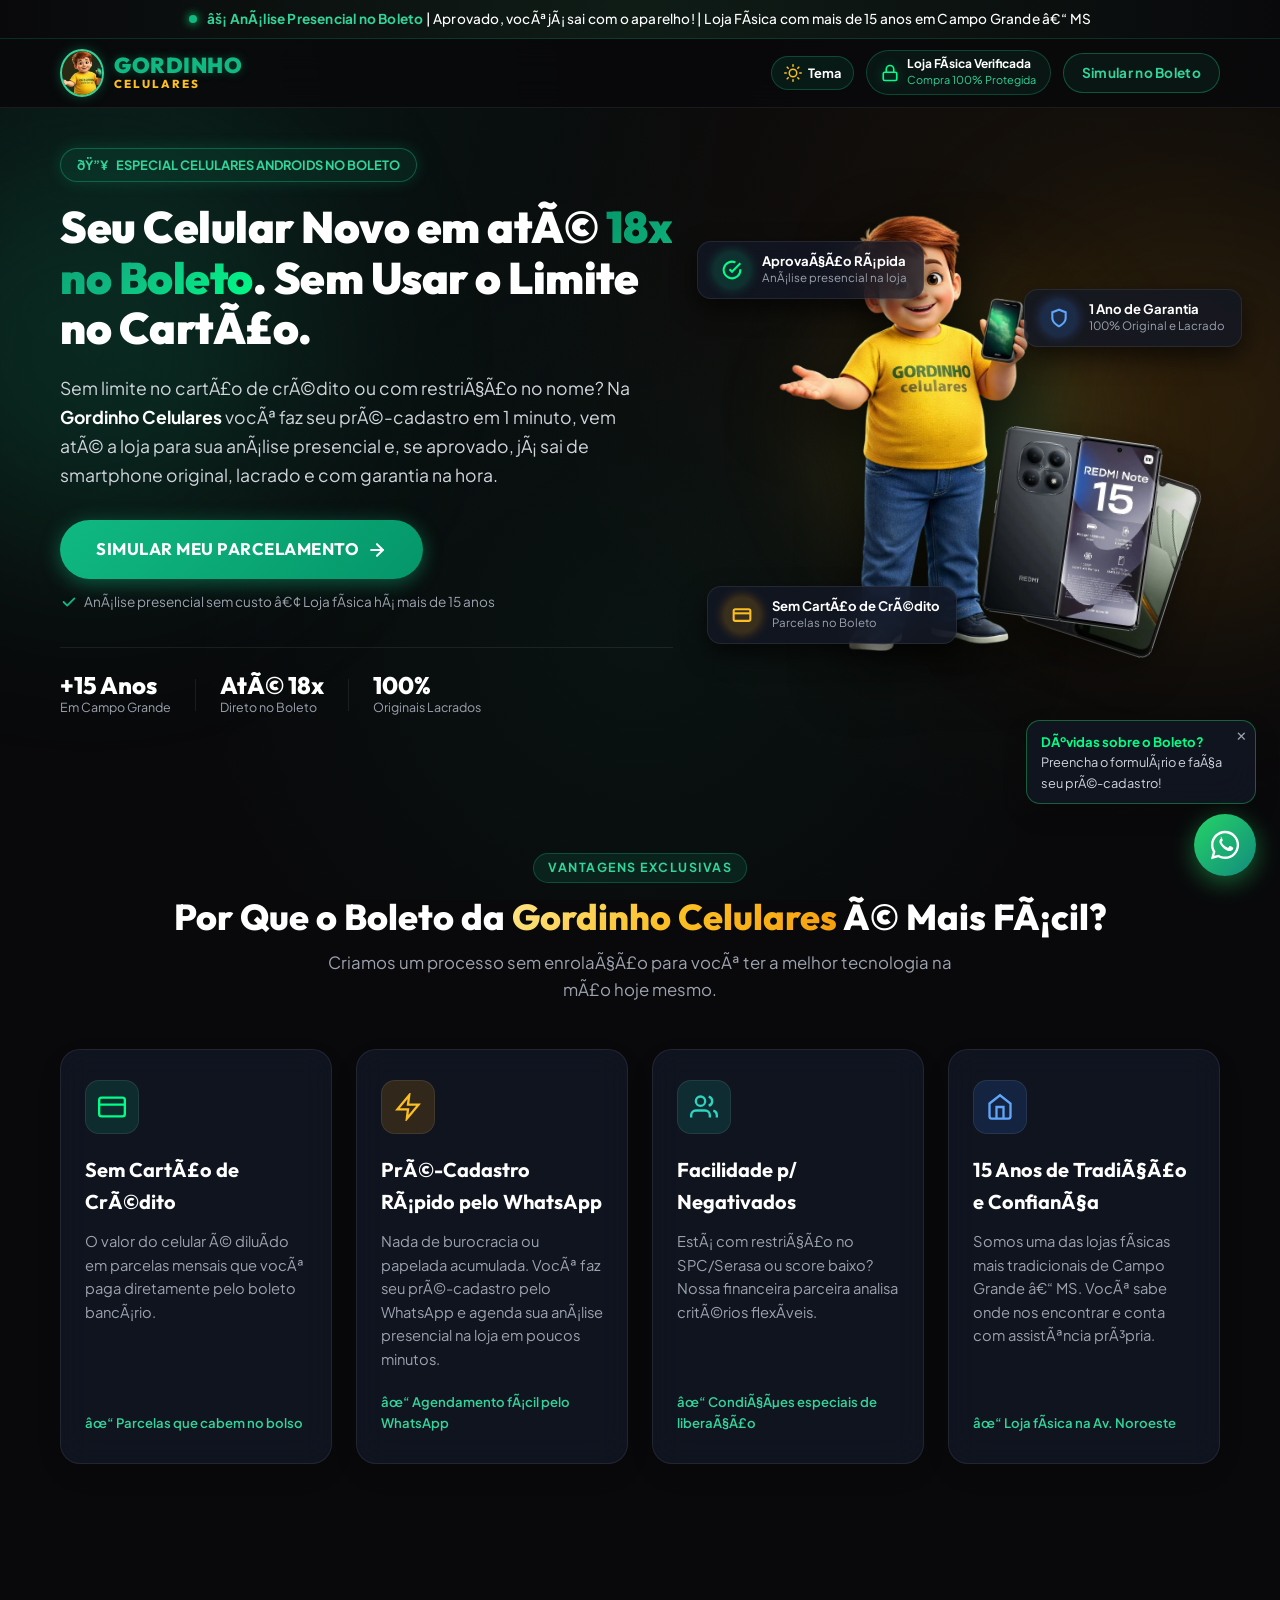
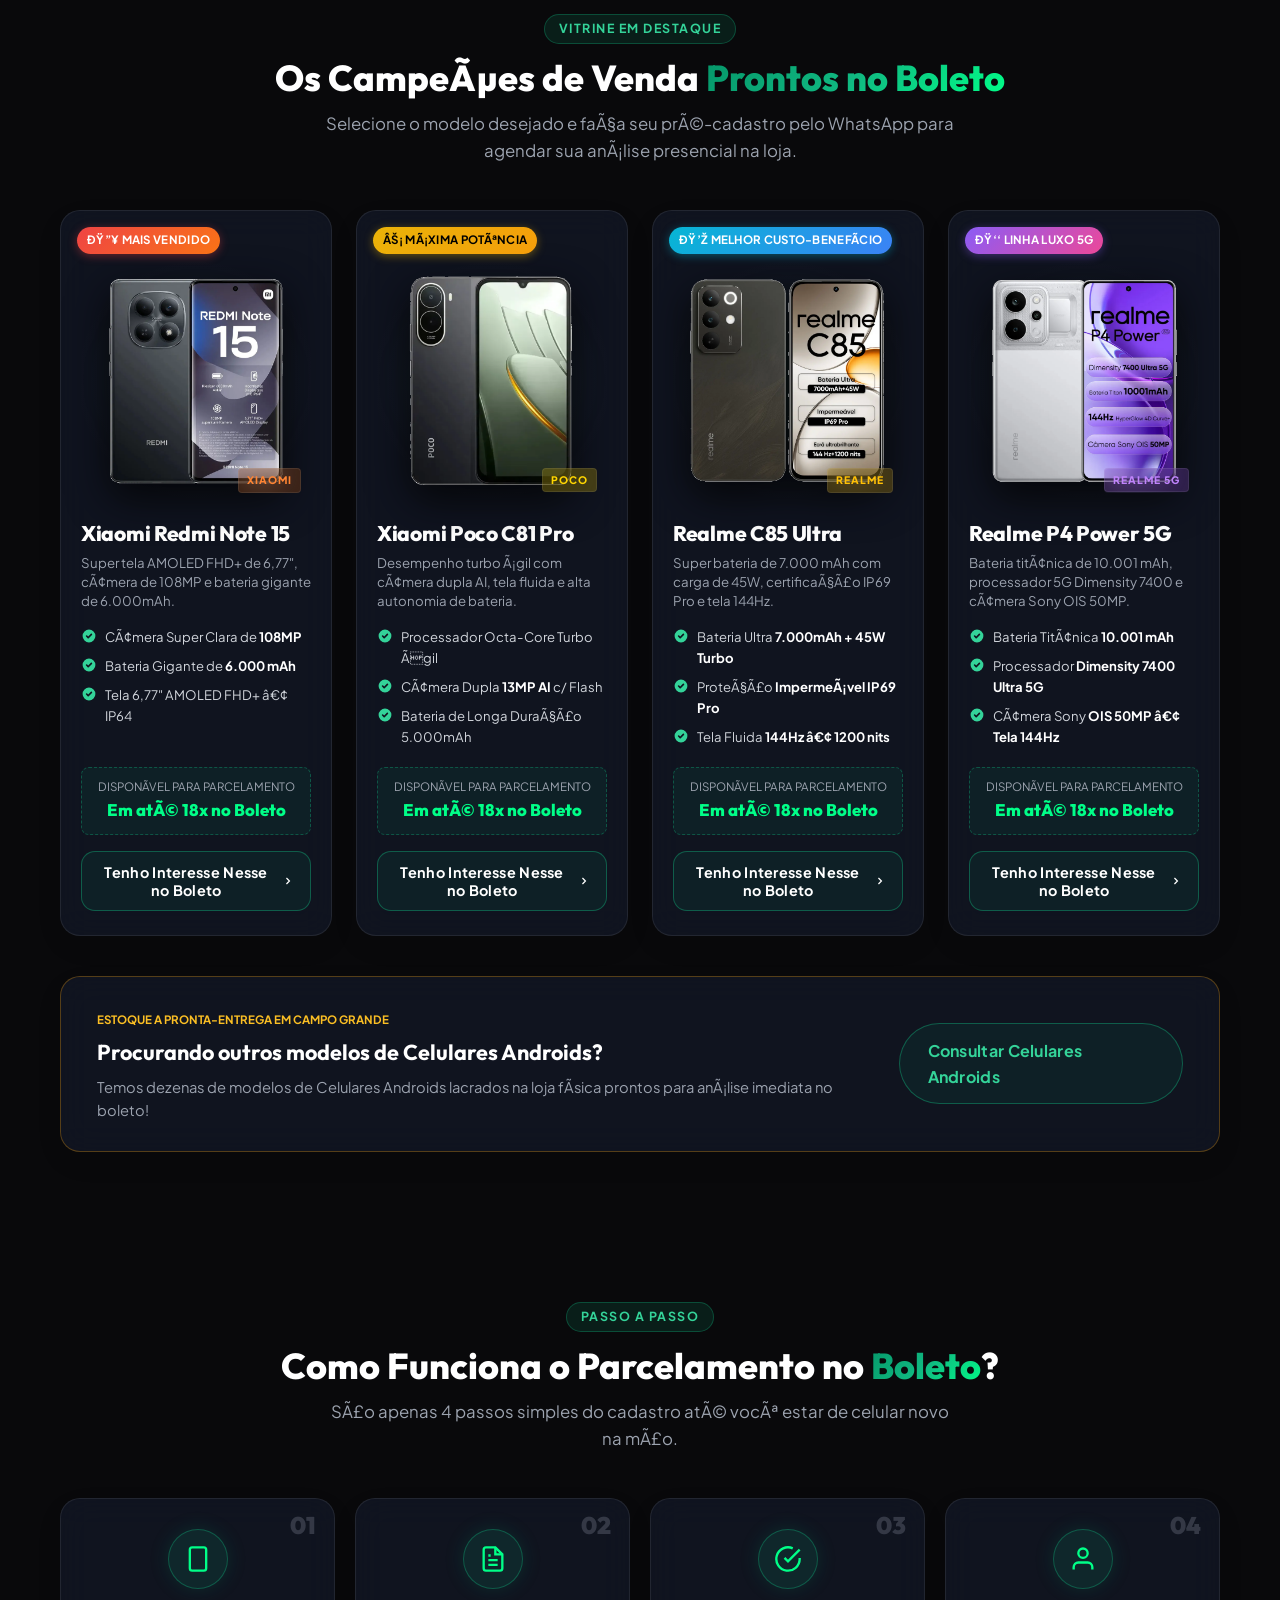
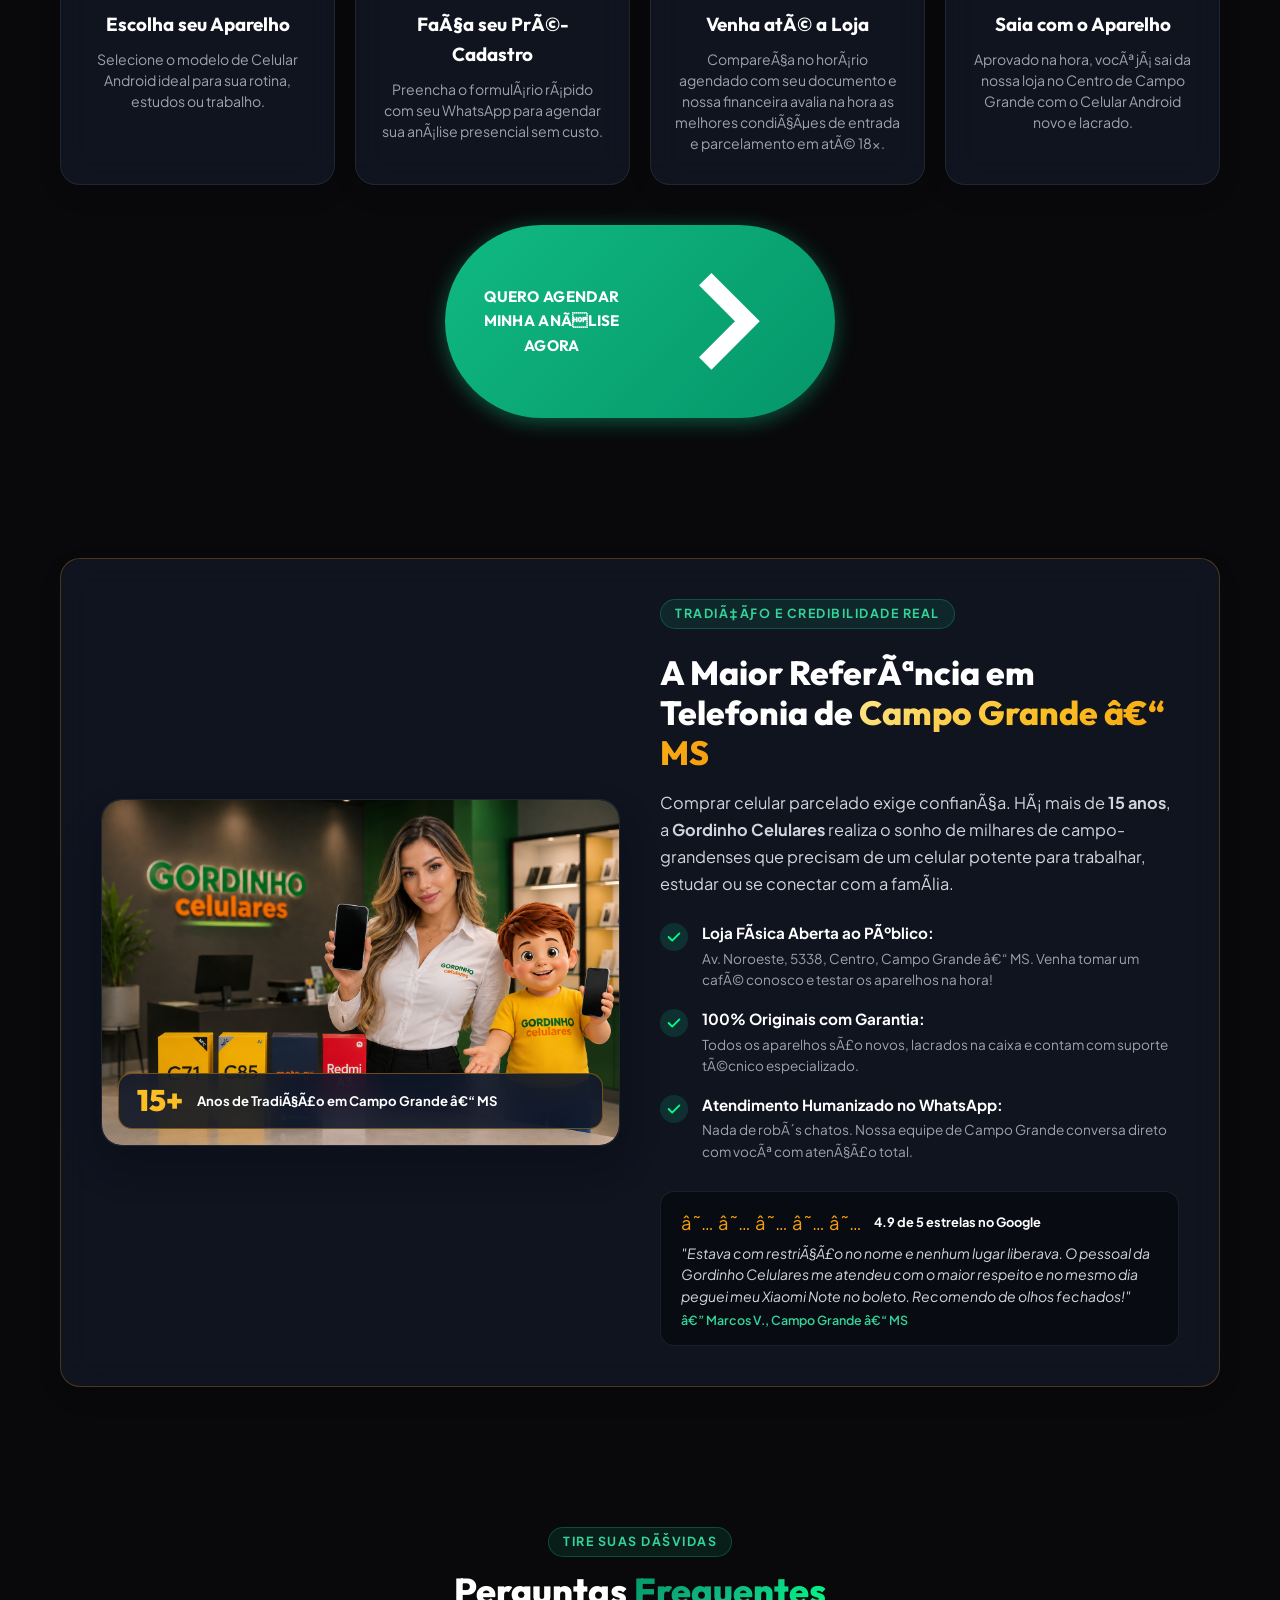
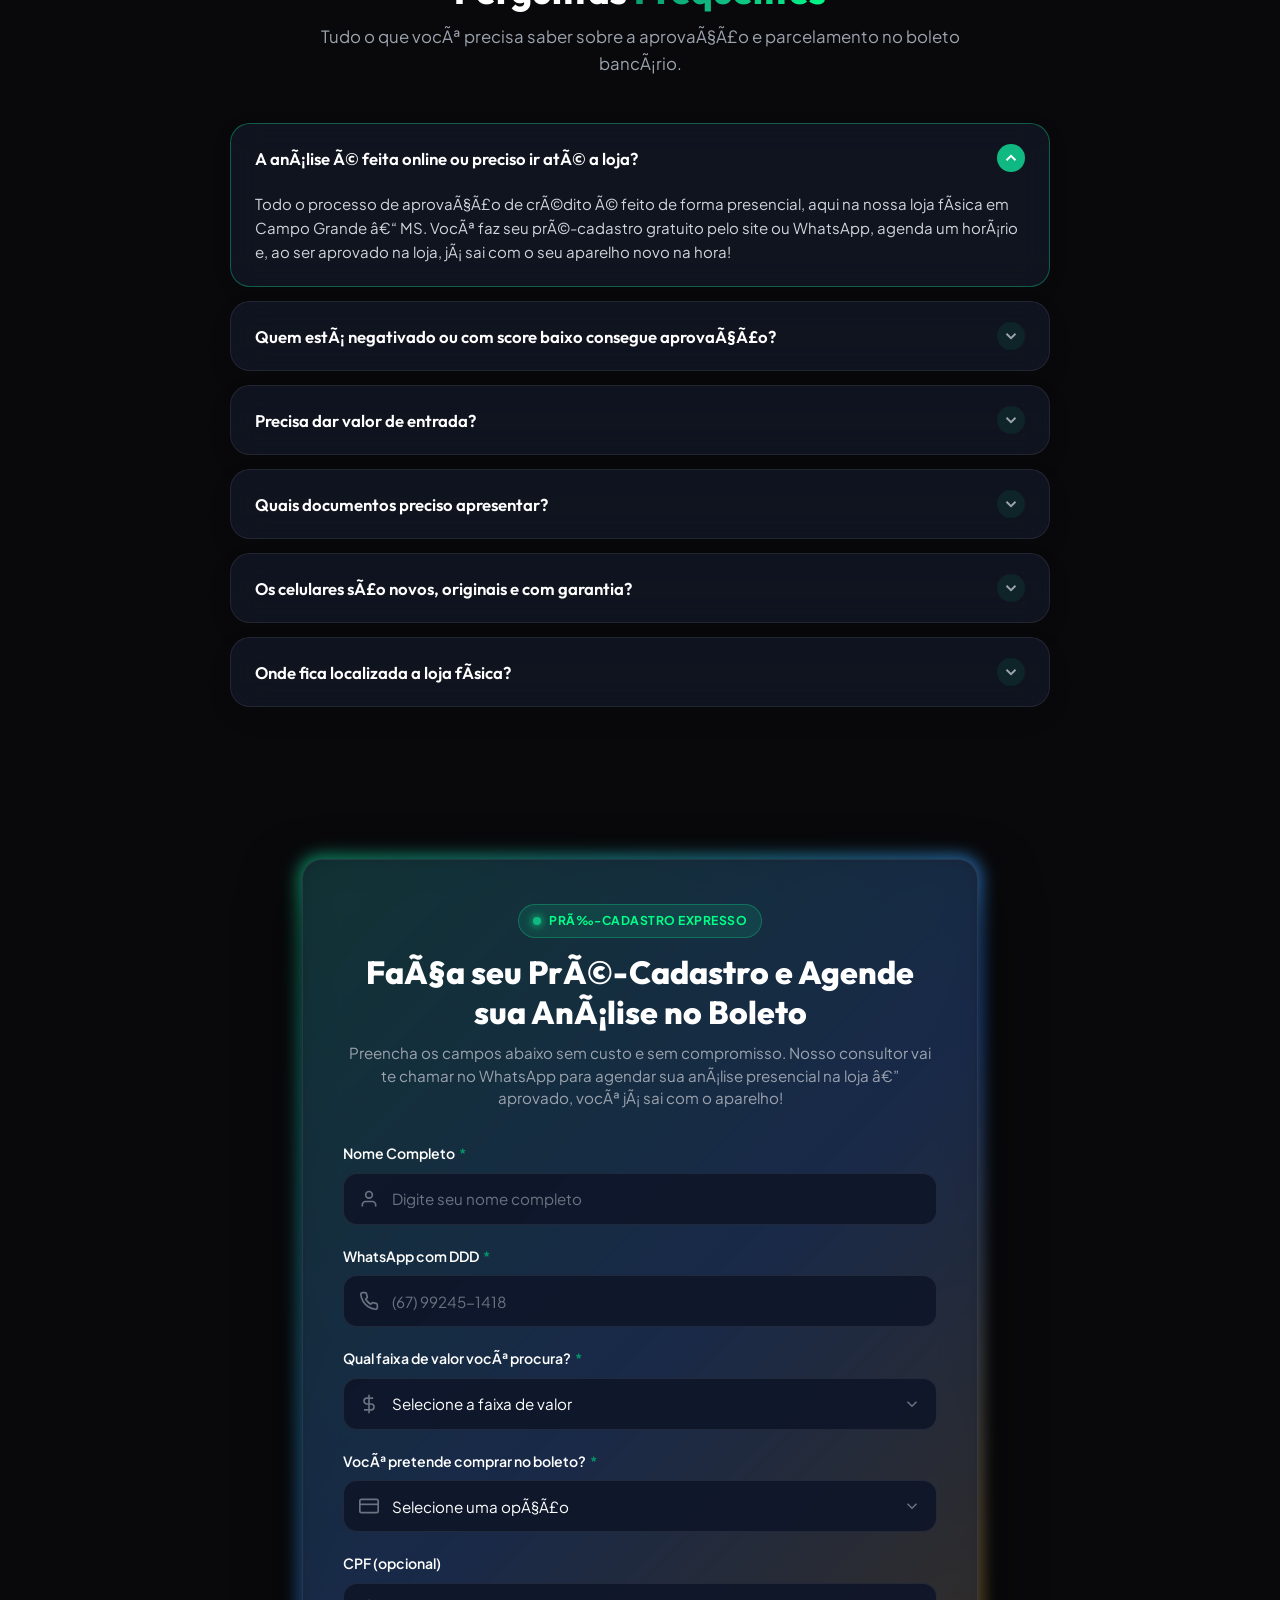
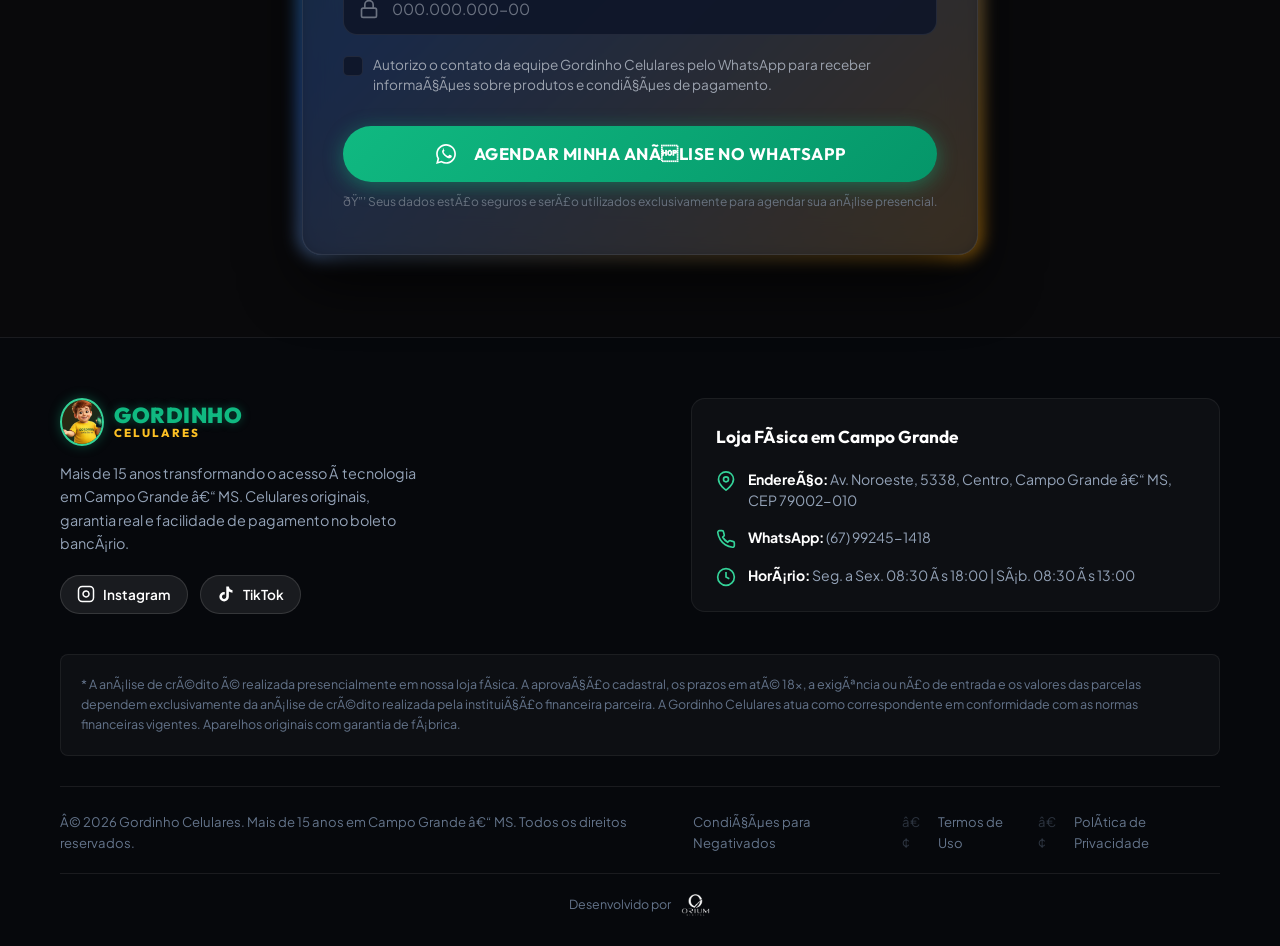
==== commit 1db7d7dd: "feat: add Meta Pixel tracking, update hero copy, and include Orium Digital footer credit" ====
--- a/index.html
+++ b/index.html
@@ -8,6 +8,25 @@
   'https://www.googletagmanager.com/gtm.js?id='+i+dl;f.parentNode.insertBefore(j,f);
   })(window,document,'script','dataLayer','GTM-5VFSNDQG');</script>
   <!-- End Google Tag Manager -->
+
+  <!-- Meta Pixel Code -->
+  <script>
+  !function(f,b,e,v,n,t,s)
+  {if(f.fbq)return;n=f.fbq=function(){n.callMethod?
+  n.callMethod.apply(n,arguments):n.queue.push(arguments)};
+  if(!f._fbq)f._fbq=n;n.push=n;n.loaded=!0;n.version='2.0';
+  n.queue=[];t=b.createElement(e);t.async=!0;
+  t.src=v;s=b.getElementsByTagName(e)[0];
+  s.parentNode.insertBefore(t,s)}(window, document,'script',
+  'https://connect.facebook.net/en_US/fbevents.js');
+  fbq('init', '1542748597244109');
+  fbq('track', 'PageView');
+  </script>
+  <noscript><img height="1" width="1" style="display:none"
+  src="https://www.facebook.com/tr?id=1542748597244109&ev=PageView&noscript=1"
+  /></noscript>
+  <!-- End Meta Pixel Code -->
+
   <meta charset="UTF-8">
   <meta name="viewport" content="width=device-width, initial-scale=1.0, maximum-scale=5.0">
   <title>Gordinho Celulares | Celulares Androids em até 18x no Boleto Bancário Sem Cartão</title>
@@ -120,7 +139,7 @@
           </div>
 
           <h1 class="hero-title">
-            Seu Celular Novo em até <span class="gradient-text-emerald">18x no Boleto</span>. Sem Limite no Cartão.
+            Seu Celular Novo em até <span class="gradient-text-emerald">18x no Boleto</span>. Sem Usar o Limite no Cartão.
           </h1>
 
           <p class="hero-subtitle">
@@ -950,6 +969,13 @@
           <a href="#" class="legal-link">Política de Privacidade</a>
         </div>
       </div>
+
+      <div class="footer-credit">
+        <span>Desenvolvido por</span>
+        <a href="https://www.oriumdigital.com.br/" target="_blank" rel="noopener noreferrer" aria-label="Orium Digital">
+          <img src="./Oriumdigital.png" alt="Orium Digital" class="orium-logo" width="90" height="66" loading="lazy">
+        </a>
+      </div>
     </div>
   </footer>
 
--- a/styles.css
+++ b/styles.css
@@ -2088,6 +2088,39 @@
   opacity: 0.4;
 }
 
+.footer-credit {
+  display: flex;
+  align-items: center;
+  justify-content: center;
+  gap: 8px;
+  margin-top: 20px;
+  padding-top: 20px;
+  border-top: 1px solid rgba(255, 255, 255, 0.08);
+  font-size: 0.78rem;
+  color: #64748b;
+}
+
+.footer-credit a {
+  display: inline-flex;
+  align-items: center;
+  line-height: 0;
+  transition: opacity var(--transition-fast);
+}
+
+.footer-credit a:hover {
+  opacity: 0.75;
+}
+
+.orium-logo {
+  height: 22px;
+  width: auto;
+  filter: brightness(0) invert(1);
+}
+
+[data-theme="light"] .orium-logo {
+  filter: none;
+}
+
 /* --------------------------------------------------------------------------
    14. Botão Flutuante do WhatsApp & Tooltip
    -------------------------------------------------------------------------- */
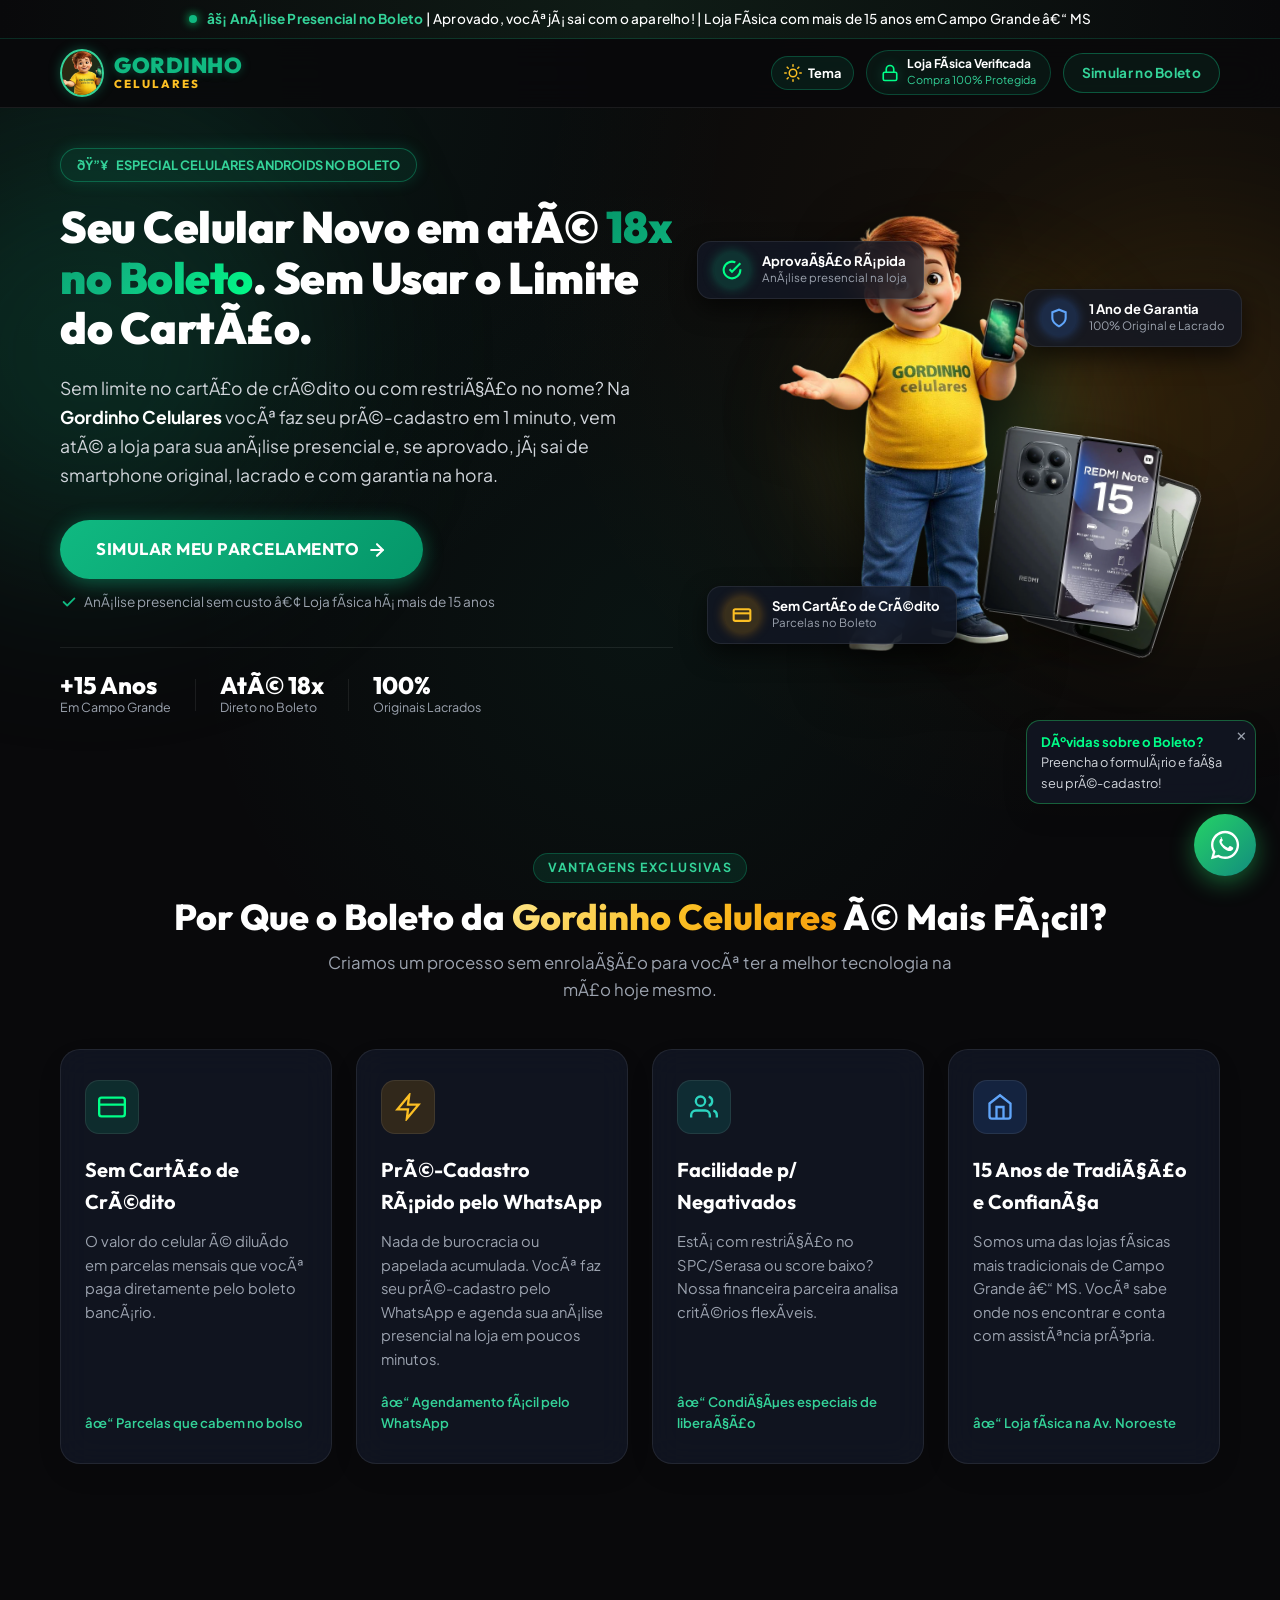
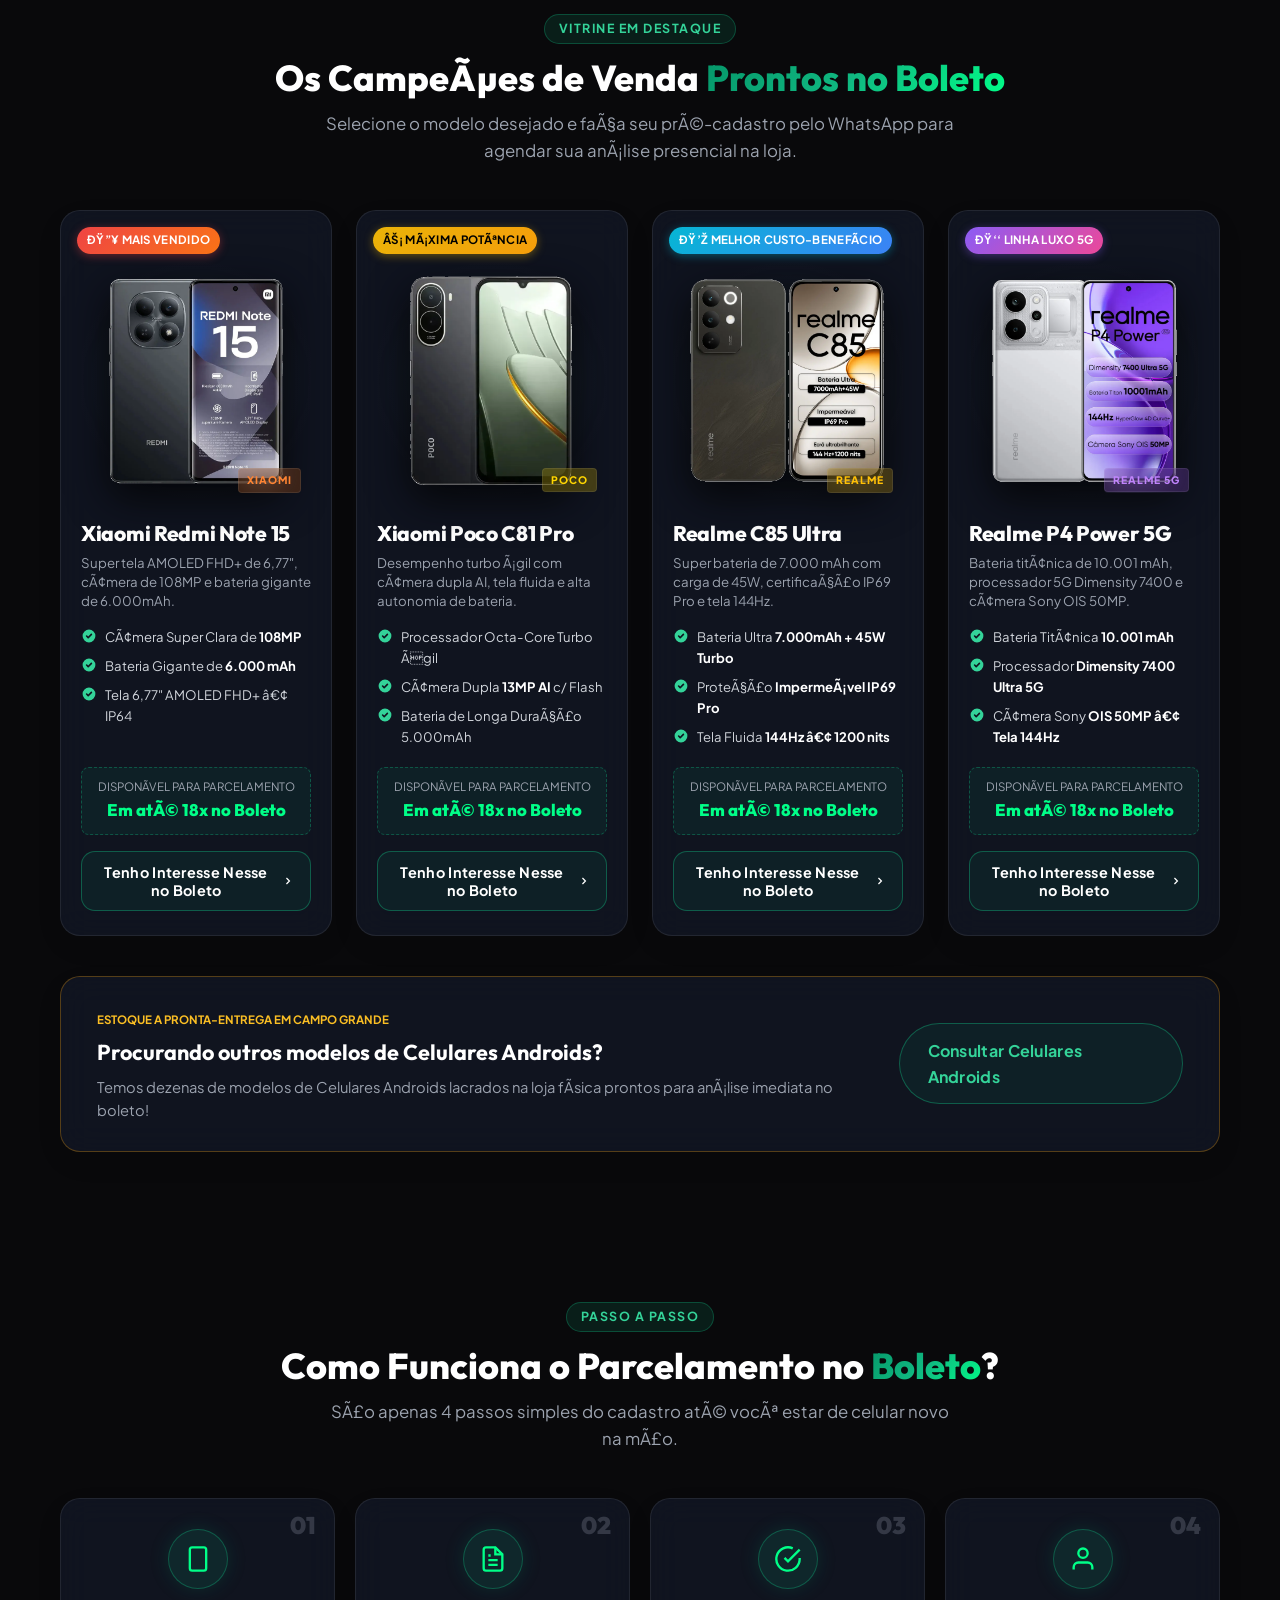
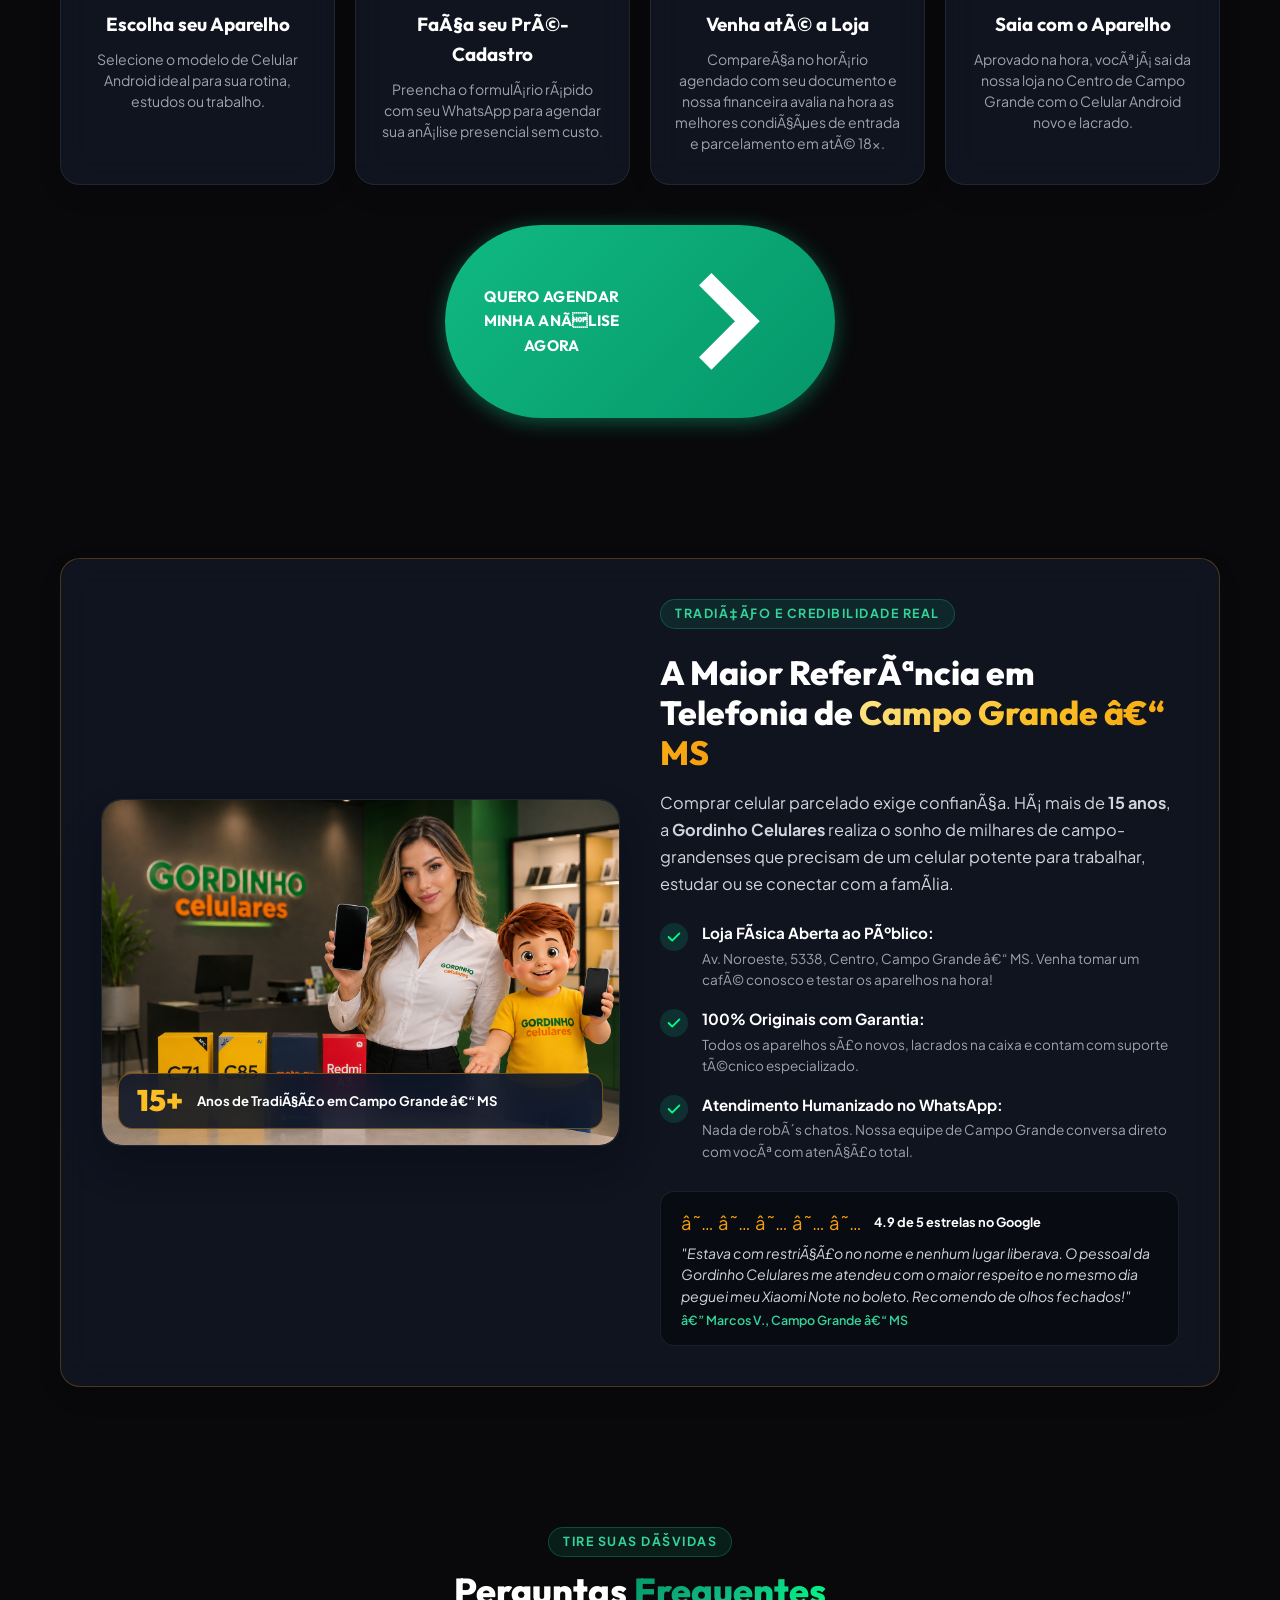
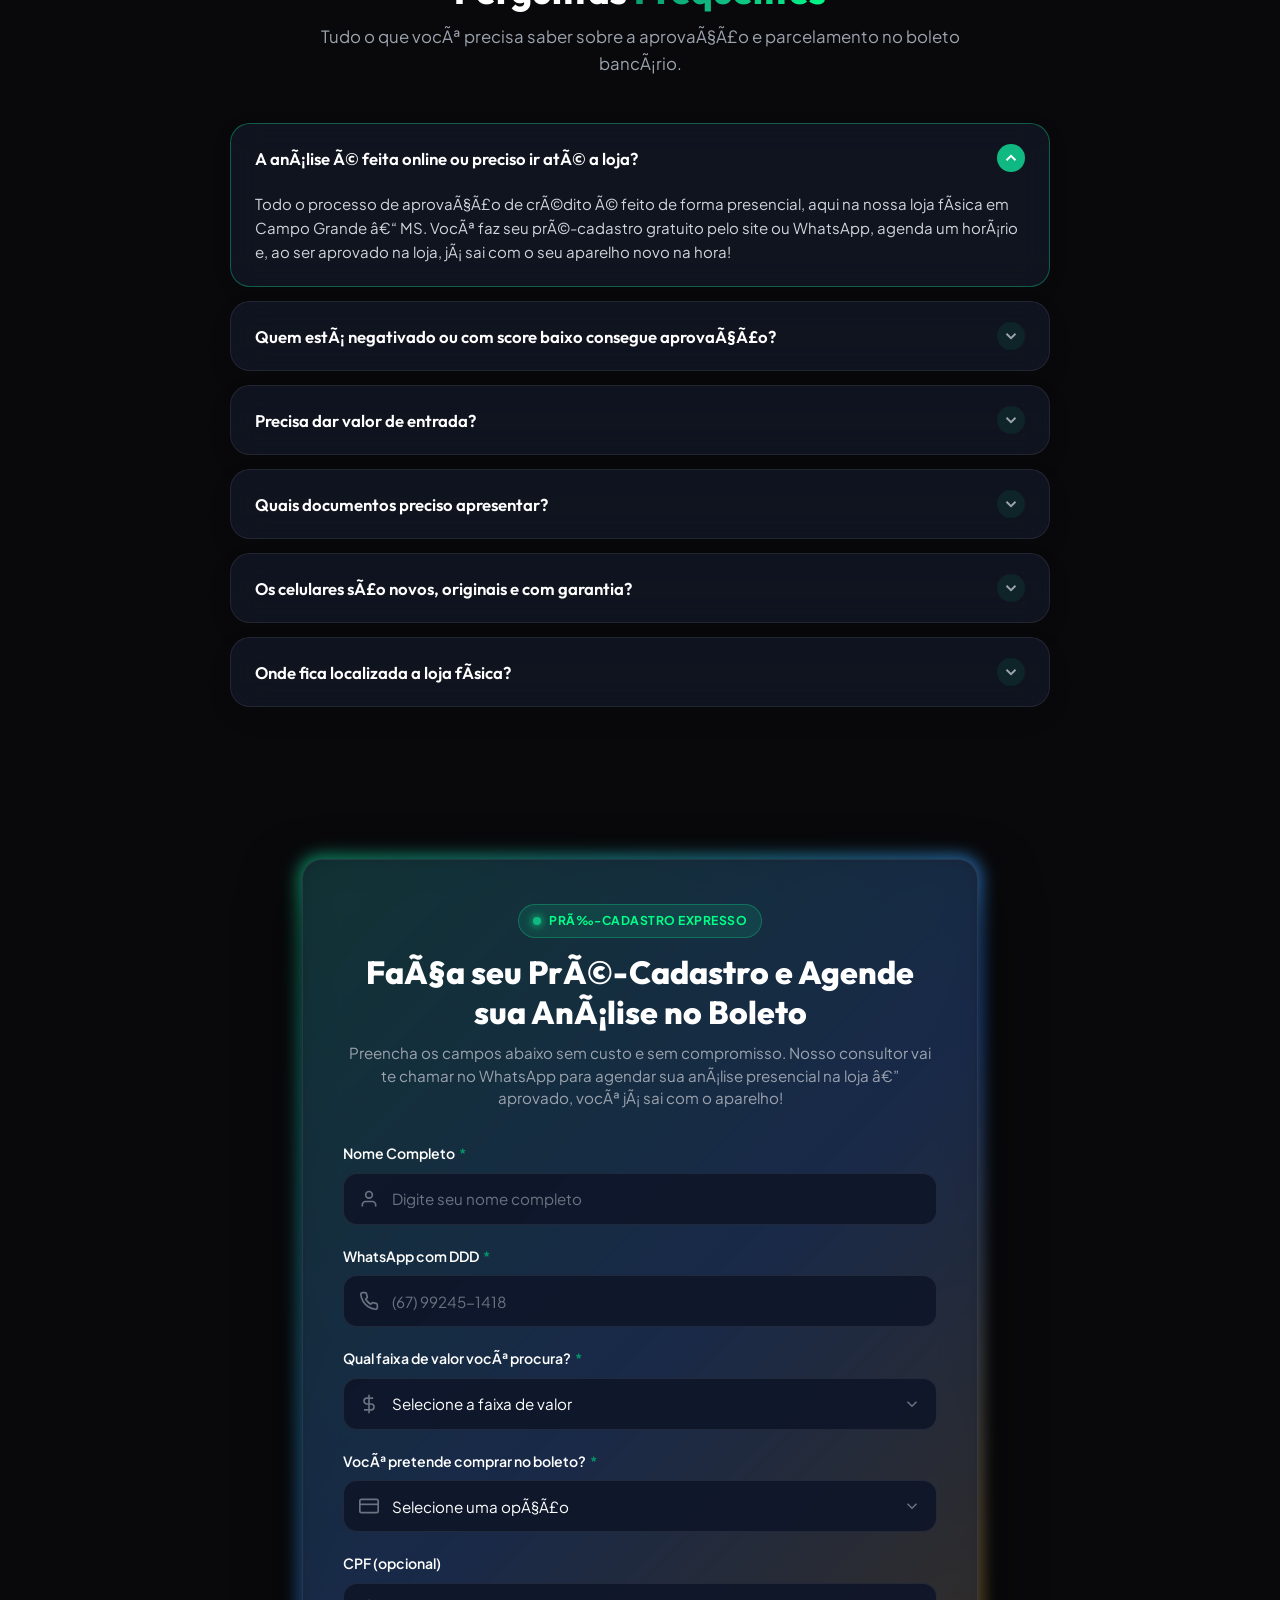
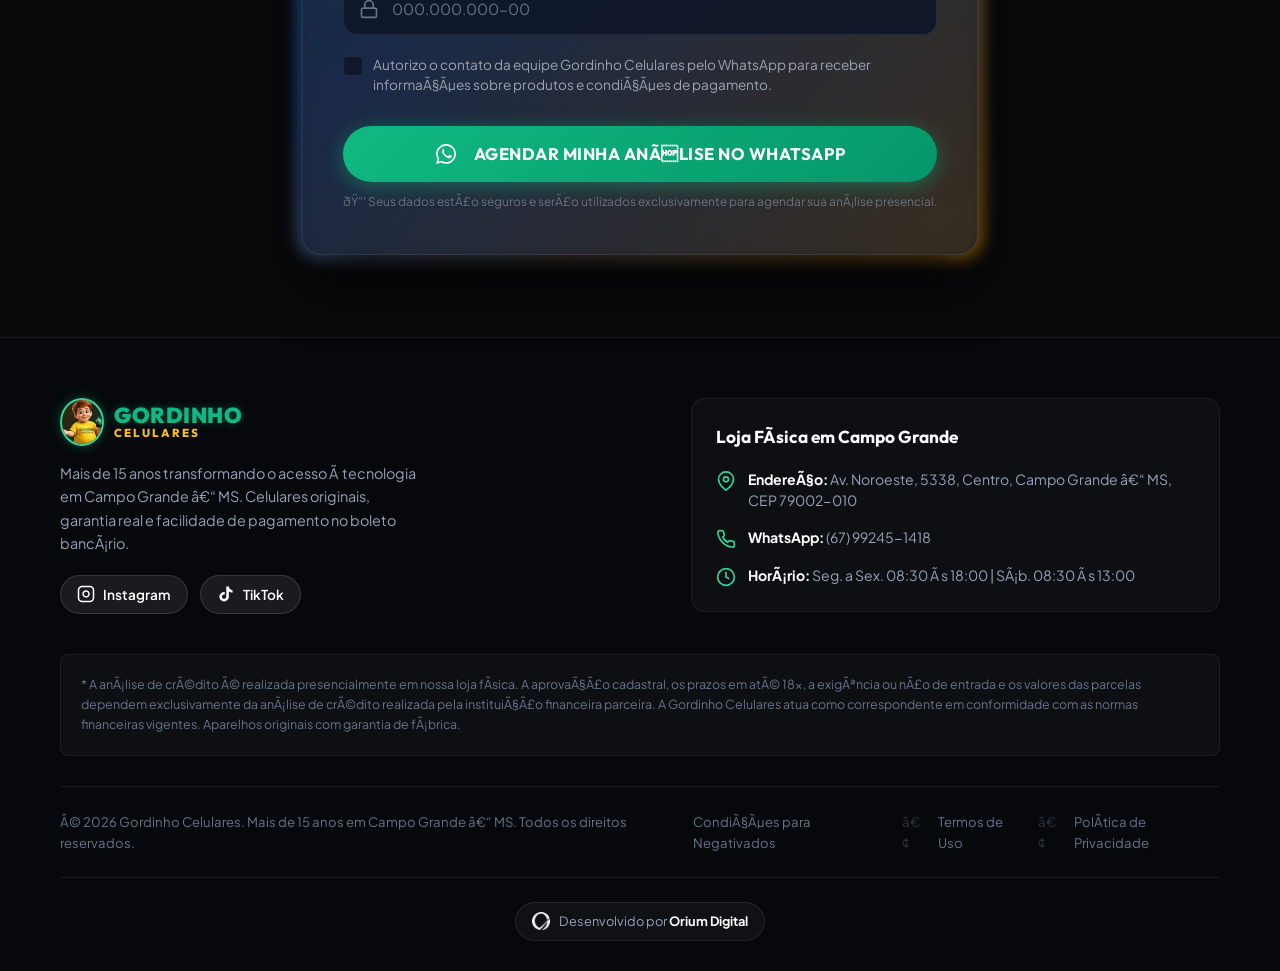
==== commit a74d8ed5: "style: format HTML code and add orium-icon.png asset" ====
--- a/index.html
+++ b/index.html
@@ -1,42 +1,51 @@
 <!DOCTYPE html>
 <html lang="pt-BR" class="scroll-smooth" data-theme="dark">
+
 <head>
   <!-- Google Tag Manager -->
-  <script>(function(w,d,s,l,i){w[l]=w[l]||[];w[l].push({'gtm.start':
-  new Date().getTime(),event:'gtm.js'});var f=d.getElementsByTagName(s)[0],
-  j=d.createElement(s),dl=l!='dataLayer'?'&l='+l:'';j.async=true;j.src=
-  'https://www.googletagmanager.com/gtm.js?id='+i+dl;f.parentNode.insertBefore(j,f);
-  })(window,document,'script','dataLayer','GTM-5VFSNDQG');</script>
+  <script>(function (w, d, s, l, i) {
+      w[l] = w[l] || []; w[l].push({
+        'gtm.start':
+          new Date().getTime(), event: 'gtm.js'
+      }); var f = d.getElementsByTagName(s)[0],
+        j = d.createElement(s), dl = l != 'dataLayer' ? '&l=' + l : ''; j.async = true; j.src =
+          'https://www.googletagmanager.com/gtm.js?id=' + i + dl; f.parentNode.insertBefore(j, f);
+    })(window, document, 'script', 'dataLayer', 'GTM-5VFSNDQG');</script>
   <!-- End Google Tag Manager -->
 
   <!-- Meta Pixel Code -->
   <script>
-  !function(f,b,e,v,n,t,s)
-  {if(f.fbq)return;n=f.fbq=function(){n.callMethod?
-  n.callMethod.apply(n,arguments):n.queue.push(arguments)};
-  if(!f._fbq)f._fbq=n;n.push=n;n.loaded=!0;n.version='2.0';
-  n.queue=[];t=b.createElement(e);t.async=!0;
-  t.src=v;s=b.getElementsByTagName(e)[0];
-  s.parentNode.insertBefore(t,s)}(window, document,'script',
-  'https://connect.facebook.net/en_US/fbevents.js');
-  fbq('init', '1542748597244109');
-  fbq('track', 'PageView');
+    !function (f, b, e, v, n, t, s) {
+      if (f.fbq) return; n = f.fbq = function () {
+        n.callMethod ?
+        n.callMethod.apply(n, arguments) : n.queue.push(arguments)
+      };
+      if (!f._fbq) f._fbq = n; n.push = n; n.loaded = !0; n.version = '2.0';
+      n.queue = []; t = b.createElement(e); t.async = !0;
+      t.src = v; s = b.getElementsByTagName(e)[0];
+      s.parentNode.insertBefore(t, s)
+    }(window, document, 'script',
+      'https://connect.facebook.net/en_US/fbevents.js');
+    fbq('init', '1542748597244109');
+    fbq('track', 'PageView');
   </script>
   <noscript><img height="1" width="1" style="display:none"
-  src="https://www.facebook.com/tr?id=1542748597244109&ev=PageView&noscript=1"
-  /></noscript>
+      src="https://www.facebook.com/tr?id=1542748597244109&ev=PageView&noscript=1" /></noscript>
   <!-- End Meta Pixel Code -->
 
   <meta charset="UTF-8">
   <meta name="viewport" content="width=device-width, initial-scale=1.0, maximum-scale=5.0">
   <title>Gordinho Celulares | Celulares Androids em até 18x no Boleto Bancário Sem Cartão</title>
-  <meta name="description" content="Compre seu Celular Android original parcelado no Boleto Bancário em Campo Grande - MS. Sem precisar de limite no cartão. Faça seu pré-cadastro e agende sua análise presencial, inclusive para negativados!">
-  <meta name="keywords" content="celulares androids no boleto, celular no boleto, xiaomi no boleto, realme no boleto, gordinho celulares campo grande, celular carnê campo grande ms, celular parcelado sem cartao">
-  
+  <meta name="description"
+    content="Compre seu Celular Android original parcelado no Boleto Bancário em Campo Grande - MS. Sem precisar de limite no cartão. Faça seu pré-cadastro e agende sua análise presencial, inclusive para negativados!">
+  <meta name="keywords"
+    content="celulares androids no boleto, celular no boleto, xiaomi no boleto, realme no boleto, gordinho celulares campo grande, celular carnê campo grande ms, celular parcelado sem cartao">
+
   <!-- Open Graph / WhatsApp / Facebook -->
   <meta property="og:type" content="website">
   <meta property="og:title" content="Gordinho Celulares - Celulares Androids no Boleto Bancário">
-  <meta property="og:description" content="Seu celular novo em até 18x no boleto sem limite de cartão. Faça seu pré-cadastro e agende sua análise presencial na loja!">
+  <meta property="og:description"
+    content="Seu celular novo em até 18x no boleto sem limite de cartão. Faça seu pré-cadastro e agende sua análise presencial na loja!">
   <meta property="og:image" content="./Gordinho+influencer.png">
   <meta property="og:locale" content="pt_BR">
   <meta name="theme-color" content="#09090b" id="meta-theme-color">
@@ -47,14 +56,17 @@
   <!-- Google Fonts: Outfit & Plus Jakarta Sans -->
   <link rel="preconnect" href="https://fonts.googleapis.com">
   <link rel="preconnect" href="https://fonts.gstatic.com" crossorigin>
-  <link href="https://fonts.googleapis.com/css2?family=Outfit:wght@400;500;600;700;800;900&family=Plus+Jakarta+Sans:wght@400;500;600;700;800&display=swap" rel="stylesheet">
+  <link
+    href="https://fonts.googleapis.com/css2?family=Outfit:wght@400;500;600;700;800;900&family=Plus+Jakarta+Sans:wght@400;500;600;700;800&display=swap"
+    rel="stylesheet">
 
   <link rel="stylesheet" href="styles.css">
 </head>
+
 <body class="bg-dark text-light antialiased selection:bg-emerald-500 selection:text-black">
   <!-- Google Tag Manager (noscript) -->
-  <noscript><iframe src="https://www.googletagmanager.com/ns.html?id=GTM-5VFSNDQG"
-  height="0" width="0" style="display:none;visibility:hidden"></iframe></noscript>
+  <noscript><iframe src="https://www.googletagmanager.com/ns.html?id=GTM-5VFSNDQG" height="0" width="0"
+      style="display:none;visibility:hidden"></iframe></noscript>
   <!-- End Google Tag Manager (noscript) -->
 
   <!-- 1. Topbar de Notificação Interativa -->
@@ -64,7 +76,8 @@
         <span class="pulse-dot"></span>
       </span>
       <p class="topbar-text">
-        <strong class="text-emerald">⚡ Análise Presencial no Boleto</strong> | Aprovado, você já sai com o aparelho! | Loja Física com mais de 15 anos em Campo Grande – MS
+        <strong class="text-emerald">⚡ Análise Presencial no Boleto</strong> | Aprovado, você já sai com o aparelho! |
+        Loja Física com mais de 15 anos em Campo Grande – MS
       </p>
     </div>
   </aside>
@@ -74,20 +87,23 @@
     <div class="container header-container">
       <a href="#inicio" class="brand-link" aria-label="Gordinho Celulares Página Inicial">
         <div class="brand-badge-box">
-          <img src="./mascote_avatar.png" alt="Mascote Gordinho Celulares" class="brand-mascote-avatar" width="46" height="52">
+          <img src="./mascote_avatar.png" alt="Mascote Gordinho Celulares" class="brand-mascote-avatar" width="46"
+            height="52">
           <div class="brand-text-block">
             <span class="brand-name-top">GORDINHO</span>
             <span class="brand-name-sub">CELULARES</span>
           </div>
         </div>
       </a>
-      
+
       <div class="header-badges">
         <!-- Botão para Mudar Tema Claro / Escuro -->
-        <button id="theme-toggle" class="theme-toggle-btn" aria-label="Alternar tema claro e escuro" title="Alternar tema claro/escuro">
+        <button id="theme-toggle" class="theme-toggle-btn" aria-label="Alternar tema claro e escuro"
+          title="Alternar tema claro/escuro">
           <span class="theme-icon-box">
             <!-- Ícone Sol (aparece no modo escuro para ir pro claro) -->
-            <svg class="theme-icon theme-icon-sun" viewBox="0 0 24 24" fill="none" stroke="currentColor" stroke-width="2" stroke-linecap="round" stroke-linejoin="round">
+            <svg class="theme-icon theme-icon-sun" viewBox="0 0 24 24" fill="none" stroke="currentColor"
+              stroke-width="2" stroke-linecap="round" stroke-linejoin="round">
               <circle cx="12" cy="12" r="5"></circle>
               <line x1="12" y1="1" x2="12" y2="3"></line>
               <line x1="12" y1="21" x2="12" y2="23"></line>
@@ -99,7 +115,8 @@
               <line x1="18.36" y1="5.64" x2="19.78" y2="4.22"></line>
             </svg>
             <!-- Ícone Lua (aparece no modo claro para ir pro escuro) -->
-            <svg class="theme-icon theme-icon-moon" viewBox="0 0 24 24" fill="none" stroke="currentColor" stroke-width="2" stroke-linecap="round" stroke-linejoin="round">
+            <svg class="theme-icon theme-icon-moon" viewBox="0 0 24 24" fill="none" stroke="currentColor"
+              stroke-width="2" stroke-linecap="round" stroke-linejoin="round">
               <path d="M21 12.79A9 9 0 1 1 11.21 3 7 7 0 0 0 21 12.79z"></path>
             </svg>
           </span>
@@ -107,7 +124,8 @@
         </button>
 
         <div class="secure-badge hide-small-screen">
-          <svg class="secure-icon" viewBox="0 0 24 24" fill="none" stroke="currentColor" stroke-width="2.2" stroke-linecap="round" stroke-linejoin="round">
+          <svg class="secure-icon" viewBox="0 0 24 24" fill="none" stroke="currentColor" stroke-width="2.2"
+            stroke-linecap="round" stroke-linejoin="round">
             <rect x="3" y="11" width="18" height="11" rx="2" ry="2"></rect>
             <path d="M7 11V7a5 5 0 0 1 10 0v4"></path>
           </svg>
@@ -139,17 +157,22 @@
           </div>
 
           <h1 class="hero-title">
-            Seu Celular Novo em até <span class="gradient-text-emerald">18x no Boleto</span>. Sem Usar o Limite no Cartão.
+            Seu Celular Novo em até <span class="gradient-text-emerald">18x no Boleto</span>. Sem Usar o Limite do
+            Cartão.
           </h1>
 
           <p class="hero-subtitle">
-            Sem limite no cartão de crédito ou com restrição no nome? Na <strong class="text-white hero-highlight-brand">Gordinho Celulares</strong> você faz seu pré-cadastro em 1 minuto, vem até a loja para sua análise presencial e, se aprovado, já sai de smartphone original, lacrado e com garantia na hora.
+            Sem limite no cartão de crédito ou com restrição no nome? Na <strong
+              class="text-white hero-highlight-brand">Gordinho Celulares</strong> você faz seu pré-cadastro em 1 minuto,
+            vem até a loja para sua análise presencial e, se aprovado, já sai de smartphone original, lacrado e com
+            garantia na hora.
           </p>
 
           <div class="hero-cta-wrapper">
             <a href="#simulador" class="btn btn-cta btn-pulse" id="btn-hero-cta">
               <span class="btn-text">SIMULAR MEU PARCELAMENTO</span>
-              <svg class="btn-arrow" viewBox="0 0 24 24" fill="none" stroke="currentColor" stroke-width="2.5" stroke-linecap="round" stroke-linejoin="round">
+              <svg class="btn-arrow" viewBox="0 0 24 24" fill="none" stroke="currentColor" stroke-width="2.5"
+                stroke-linecap="round" stroke-linejoin="round">
                 <line x1="5" y1="12" x2="19" y2="12"></line>
                 <polyline points="12 5 19 12 12 19"></polyline>
               </svg>
@@ -157,7 +180,9 @@
             </a>
             <p class="micro-risk-relief">
               <svg class="inline-check" viewBox="0 0 20 20" fill="currentColor">
-                <path fill-rule="evenodd" d="M16.707 5.293a1 1 0 010 1.414l-8 8a1 1 0 01-1.414 0l-4-4a1 1 0 011.414-1.414L8 12.586l7.293-7.293a1 1 0 011.414 0z" clip-rule="evenodd"/>
+                <path fill-rule="evenodd"
+                  d="M16.707 5.293a1 1 0 010 1.414l-8 8a1 1 0 01-1.414 0l-4-4a1 1 0 011.414-1.414L8 12.586l7.293-7.293a1 1 0 011.414 0z"
+                  clip-rule="evenodd" />
               </svg>
               <span>Análise presencial sem custo • Loja física há mais de 15 anos</span>
             </p>
@@ -193,8 +218,10 @@
               </div>
 
               <div class="phones-montage-side">
-                <img src="./modelos/RedmiNote15.png" alt="Xiaomi Redmi Note 15 no Boleto" class="phone-img phone-front" width="180">
-                <img src="./modelos/PocoC81PRo.png" alt="Xiaomi Poco C81 Pro no Boleto" class="phone-img phone-back" width="165">
+                <img src="./modelos/RedmiNote15.png" alt="Xiaomi Redmi Note 15 no Boleto" class="phone-img phone-front"
+                  width="180">
+                <img src="./modelos/PocoC81PRo.png" alt="Xiaomi Poco C81 Pro no Boleto" class="phone-img phone-back"
+                  width="165">
               </div>
             </div>
 
@@ -246,8 +273,10 @@
       <div class="container">
         <div class="section-header text-center reveal-on-scroll">
           <span class="section-pill">VANTAGENS EXCLUSIVAS</span>
-          <h2 class="section-title">Por Que o Boleto da <span class="gradient-text-gold">Gordinho Celulares</span> é Mais Fácil?</h2>
-          <p class="section-desc">Criamos um processo sem enrolação para você ter a melhor tecnologia na mão hoje mesmo.</p>
+          <h2 class="section-title">Por Que o Boleto da <span class="gradient-text-gold">Gordinho Celulares</span> é
+            Mais Fácil?</h2>
+          <p class="section-desc">Criamos um processo sem enrolação para você ter a melhor tecnologia na mão hoje mesmo.
+          </p>
         </div>
 
         <div class="benefits-grid">
@@ -261,7 +290,8 @@
               </svg>
             </div>
             <h3 class="benefit-title">Sem Cartão de Crédito</h3>
-            <p class="benefit-text">O valor do celular é diluído em parcelas mensais que você paga diretamente pelo boleto bancário.</p>
+            <p class="benefit-text">O valor do celular é diluído em parcelas mensais que você paga diretamente pelo
+              boleto bancário.</p>
             <span class="benefit-check">✓ Parcelas que cabem no bolso</span>
           </div>
 
@@ -274,7 +304,8 @@
               </svg>
             </div>
             <h3 class="benefit-title">Pré-Cadastro Rápido pelo WhatsApp</h3>
-            <p class="benefit-text">Nada de burocracia ou papelada acumulada. Você faz seu pré-cadastro pelo WhatsApp e agenda sua análise presencial na loja em poucos minutos.</p>
+            <p class="benefit-text">Nada de burocracia ou papelada acumulada. Você faz seu pré-cadastro pelo WhatsApp e
+              agenda sua análise presencial na loja em poucos minutos.</p>
             <span class="benefit-check">✓ Agendamento fácil pelo WhatsApp</span>
           </div>
 
@@ -290,7 +321,8 @@
               </svg>
             </div>
             <h3 class="benefit-title">Facilidade p/ Negativados</h3>
-            <p class="benefit-text">Está com restrição no SPC/Serasa ou score baixo? Nossa financeira parceira analisa critérios flexíveis.</p>
+            <p class="benefit-text">Está com restrição no SPC/Serasa ou score baixo? Nossa financeira parceira analisa
+              critérios flexíveis.</p>
             <span class="benefit-check">✓ Condições especiais de liberação</span>
           </div>
 
@@ -304,7 +336,8 @@
               </svg>
             </div>
             <h3 class="benefit-title">15 Anos de Tradição e Confiança</h3>
-            <p class="benefit-text">Somos uma das lojas físicas mais tradicionais de Campo Grande – MS. Você sabe onde nos encontrar e conta com assistência própria.</p>
+            <p class="benefit-text">Somos uma das lojas físicas mais tradicionais de Campo Grande – MS. Você sabe onde
+              nos encontrar e conta com assistência própria.</p>
             <span class="benefit-check">✓ Loja física na Av. Noroeste</span>
           </div>
         </div>
@@ -316,8 +349,10 @@
       <div class="container">
         <div class="section-header text-center reveal-on-scroll">
           <span class="section-pill">VITRINE EM DESTAQUE</span>
-          <h2 class="section-title">Os Campeões de Venda <span class="gradient-text-emerald">Prontos no Boleto</span></h2>
-          <p class="section-desc">Selecione o modelo desejado e faça seu pré-cadastro pelo WhatsApp para agendar sua análise presencial na loja.</p>
+          <h2 class="section-title">Os Campeões de Venda <span class="gradient-text-emerald">Prontos no Boleto</span>
+          </h2>
+          <p class="section-desc">Selecione o modelo desejado e faça seu pré-cadastro pelo WhatsApp para agendar sua
+            análise presencial na loja.</p>
         </div>
 
         <div class="products-grid">
@@ -326,24 +361,37 @@
             <div class="product-badge badge-popular">🔥 Mais Vendido</div>
             <div class="product-image-box">
               <div class="product-pedestal-glow"></div>
-              <img src="./modelos/RedmiNote15.png" alt="Xiaomi Redmi Note 15 no boleto" class="product-img" loading="lazy">
+              <img src="./modelos/RedmiNote15.png" alt="Xiaomi Redmi Note 15 no boleto" class="product-img"
+                loading="lazy">
               <span class="brand-chip brand-chip-xiaomi">XIAOMI</span>
             </div>
             <div class="product-info">
               <h3 class="product-title">Xiaomi Redmi Note 15</h3>
               <p class="product-sub">Super tela AMOLED FHD+ de 6,77", câmera de 108MP e bateria gigante de 6.000mAh.</p>
-              
+
               <ul class="product-specs">
                 <li>
-                  <svg viewBox="0 0 20 20" fill="currentColor"><path fill-rule="evenodd" d="M10 18a8 8 0 100-16 8 8 0 000 16zm3.707-9.293a1 1 0 00-1.414-1.414L9 10.586 7.707 9.293a1 1 0 00-1.414 1.414l2 2a1 1 0 001.414 0l4-4z" clip-rule="evenodd"/></svg>
+                  <svg viewBox="0 0 20 20" fill="currentColor">
+                    <path fill-rule="evenodd"
+                      d="M10 18a8 8 0 100-16 8 8 0 000 16zm3.707-9.293a1 1 0 00-1.414-1.414L9 10.586 7.707 9.293a1 1 0 00-1.414 1.414l2 2a1 1 0 001.414 0l4-4z"
+                      clip-rule="evenodd" />
+                  </svg>
                   <span>Câmera Super Clara de <strong>108MP</strong></span>
                 </li>
                 <li>
-                  <svg viewBox="0 0 20 20" fill="currentColor"><path fill-rule="evenodd" d="M10 18a8 8 0 100-16 8 8 0 000 16zm3.707-9.293a1 1 0 00-1.414-1.414L9 10.586 7.707 9.293a1 1 0 00-1.414 1.414l2 2a1 1 0 001.414 0l4-4z" clip-rule="evenodd"/></svg>
+                  <svg viewBox="0 0 20 20" fill="currentColor">
+                    <path fill-rule="evenodd"
+                      d="M10 18a8 8 0 100-16 8 8 0 000 16zm3.707-9.293a1 1 0 00-1.414-1.414L9 10.586 7.707 9.293a1 1 0 00-1.414 1.414l2 2a1 1 0 001.414 0l4-4z"
+                      clip-rule="evenodd" />
+                  </svg>
                   <span>Bateria Gigante de <strong>6.000 mAh</strong></span>
                 </li>
                 <li>
-                  <svg viewBox="0 0 20 20" fill="currentColor"><path fill-rule="evenodd" d="M10 18a8 8 0 100-16 8 8 0 000 16zm3.707-9.293a1 1 0 00-1.414-1.414L9 10.586 7.707 9.293a1 1 0 00-1.414 1.414l2 2a1 1 0 001.414 0l4-4z" clip-rule="evenodd"/></svg>
+                  <svg viewBox="0 0 20 20" fill="currentColor">
+                    <path fill-rule="evenodd"
+                      d="M10 18a8 8 0 100-16 8 8 0 000 16zm3.707-9.293a1 1 0 00-1.414-1.414L9 10.586 7.707 9.293a1 1 0 00-1.414 1.414l2 2a1 1 0 001.414 0l4-4z"
+                      clip-rule="evenodd" />
+                  </svg>
                   <span>Tela 6,77" AMOLED FHD+ • IP64</span>
                 </li>
               </ul>
@@ -355,7 +403,9 @@
 
               <button class="btn btn-product btn-select-model" data-model="Xiaomi Redmi Note 15">
                 <span>Tenho Interesse Nesse no Boleto</span>
-                <svg viewBox="0 0 24 24" fill="none" stroke="currentColor" stroke-width="2.5"><polyline points="9 18 15 12 9 6"></polyline></svg>
+                <svg viewBox="0 0 24 24" fill="none" stroke="currentColor" stroke-width="2.5">
+                  <polyline points="9 18 15 12 9 6"></polyline>
+                </svg>
               </button>
             </div>
           </div>
@@ -365,24 +415,38 @@
             <div class="product-badge badge-power">⚡ Máxima Potência</div>
             <div class="product-image-box">
               <div class="product-pedestal-glow"></div>
-              <img src="./modelos/PocoC81PRo.png" alt="Xiaomi Poco C81 Pro no boleto" class="product-img" loading="lazy">
+              <img src="./modelos/PocoC81PRo.png" alt="Xiaomi Poco C81 Pro no boleto" class="product-img"
+                loading="lazy">
               <span class="brand-chip brand-chip-poco">POCO</span>
             </div>
             <div class="product-info">
               <h3 class="product-title">Xiaomi Poco C81 Pro</h3>
-              <p class="product-sub">Desempenho turbo ágil com câmera dupla AI, tela fluida e alta autonomia de bateria.</p>
-              
+              <p class="product-sub">Desempenho turbo ágil com câmera dupla AI, tela fluida e alta autonomia de bateria.
+              </p>
+
               <ul class="product-specs">
                 <li>
-                  <svg viewBox="0 0 20 20" fill="currentColor"><path fill-rule="evenodd" d="M10 18a8 8 0 100-16 8 8 0 000 16zm3.707-9.293a1 1 0 00-1.414-1.414L9 10.586 7.707 9.293a1 1 0 00-1.414 1.414l2 2a1 1 0 001.414 0l4-4z" clip-rule="evenodd"/></svg>
+                  <svg viewBox="0 0 20 20" fill="currentColor">
+                    <path fill-rule="evenodd"
+                      d="M10 18a8 8 0 100-16 8 8 0 000 16zm3.707-9.293a1 1 0 00-1.414-1.414L9 10.586 7.707 9.293a1 1 0 00-1.414 1.414l2 2a1 1 0 001.414 0l4-4z"
+                      clip-rule="evenodd" />
+                  </svg>
                   <span>Processador Octa-Core Turbo Ágil</span>
                 </li>
                 <li>
-                  <svg viewBox="0 0 20 20" fill="currentColor"><path fill-rule="evenodd" d="M10 18a8 8 0 100-16 8 8 0 000 16zm3.707-9.293a1 1 0 00-1.414-1.414L9 10.586 7.707 9.293a1 1 0 00-1.414 1.414l2 2a1 1 0 001.414 0l4-4z" clip-rule="evenodd"/></svg>
+                  <svg viewBox="0 0 20 20" fill="currentColor">
+                    <path fill-rule="evenodd"
+                      d="M10 18a8 8 0 100-16 8 8 0 000 16zm3.707-9.293a1 1 0 00-1.414-1.414L9 10.586 7.707 9.293a1 1 0 00-1.414 1.414l2 2a1 1 0 001.414 0l4-4z"
+                      clip-rule="evenodd" />
+                  </svg>
                   <span>Câmera Dupla <strong>13MP AI</strong> c/ Flash</span>
                 </li>
                 <li>
-                  <svg viewBox="0 0 20 20" fill="currentColor"><path fill-rule="evenodd" d="M10 18a8 8 0 100-16 8 8 0 000 16zm3.707-9.293a1 1 0 00-1.414-1.414L9 10.586 7.707 9.293a1 1 0 00-1.414 1.414l2 2a1 1 0 001.414 0l4-4z" clip-rule="evenodd"/></svg>
+                  <svg viewBox="0 0 20 20" fill="currentColor">
+                    <path fill-rule="evenodd"
+                      d="M10 18a8 8 0 100-16 8 8 0 000 16zm3.707-9.293a1 1 0 00-1.414-1.414L9 10.586 7.707 9.293a1 1 0 00-1.414 1.414l2 2a1 1 0 001.414 0l4-4z"
+                      clip-rule="evenodd" />
+                  </svg>
                   <span>Bateria de Longa Duração 5.000mAh</span>
                 </li>
               </ul>
@@ -394,7 +458,9 @@
 
               <button class="btn btn-product btn-select-model" data-model="Xiaomi Poco C81 Pro">
                 <span>Tenho Interesse Nesse no Boleto</span>
-                <svg viewBox="0 0 24 24" fill="none" stroke="currentColor" stroke-width="2.5"><polyline points="9 18 15 12 9 6"></polyline></svg>
+                <svg viewBox="0 0 24 24" fill="none" stroke="currentColor" stroke-width="2.5">
+                  <polyline points="9 18 15 12 9 6"></polyline>
+                </svg>
               </button>
             </div>
           </div>
@@ -409,19 +475,32 @@
             </div>
             <div class="product-info">
               <h3 class="product-title">Realme C85 Ultra</h3>
-              <p class="product-sub">Super bateria de 7.000 mAh com carga de 45W, certificação IP69 Pro e tela 144Hz.</p>
-              
+              <p class="product-sub">Super bateria de 7.000 mAh com carga de 45W, certificação IP69 Pro e tela 144Hz.
+              </p>
+
               <ul class="product-specs">
                 <li>
-                  <svg viewBox="0 0 20 20" fill="currentColor"><path fill-rule="evenodd" d="M10 18a8 8 0 100-16 8 8 0 000 16zm3.707-9.293a1 1 0 00-1.414-1.414L9 10.586 7.707 9.293a1 1 0 00-1.414 1.414l2 2a1 1 0 001.414 0l4-4z" clip-rule="evenodd"/></svg>
+                  <svg viewBox="0 0 20 20" fill="currentColor">
+                    <path fill-rule="evenodd"
+                      d="M10 18a8 8 0 100-16 8 8 0 000 16zm3.707-9.293a1 1 0 00-1.414-1.414L9 10.586 7.707 9.293a1 1 0 00-1.414 1.414l2 2a1 1 0 001.414 0l4-4z"
+                      clip-rule="evenodd" />
+                  </svg>
                   <span>Bateria Ultra <strong>7.000mAh + 45W Turbo</strong></span>
                 </li>
                 <li>
-                  <svg viewBox="0 0 20 20" fill="currentColor"><path fill-rule="evenodd" d="M10 18a8 8 0 100-16 8 8 0 000 16zm3.707-9.293a1 1 0 00-1.414-1.414L9 10.586 7.707 9.293a1 1 0 00-1.414 1.414l2 2a1 1 0 001.414 0l4-4z" clip-rule="evenodd"/></svg>
+                  <svg viewBox="0 0 20 20" fill="currentColor">
+                    <path fill-rule="evenodd"
+                      d="M10 18a8 8 0 100-16 8 8 0 000 16zm3.707-9.293a1 1 0 00-1.414-1.414L9 10.586 7.707 9.293a1 1 0 00-1.414 1.414l2 2a1 1 0 001.414 0l4-4z"
+                      clip-rule="evenodd" />
+                  </svg>
                   <span>Proteção <strong>Impermeável IP69 Pro</strong></span>
                 </li>
                 <li>
-                  <svg viewBox="0 0 20 20" fill="currentColor"><path fill-rule="evenodd" d="M10 18a8 8 0 100-16 8 8 0 000 16zm3.707-9.293a1 1 0 00-1.414-1.414L9 10.586 7.707 9.293a1 1 0 00-1.414 1.414l2 2a1 1 0 001.414 0l4-4z" clip-rule="evenodd"/></svg>
+                  <svg viewBox="0 0 20 20" fill="currentColor">
+                    <path fill-rule="evenodd"
+                      d="M10 18a8 8 0 100-16 8 8 0 000 16zm3.707-9.293a1 1 0 00-1.414-1.414L9 10.586 7.707 9.293a1 1 0 00-1.414 1.414l2 2a1 1 0 001.414 0l4-4z"
+                      clip-rule="evenodd" />
+                  </svg>
                   <span>Tela Fluida <strong>144Hz • 1200 nits</strong></span>
                 </li>
               </ul>
@@ -433,7 +512,9 @@
 
               <button class="btn btn-product btn-select-model" data-model="Realme C85">
                 <span>Tenho Interesse Nesse no Boleto</span>
-                <svg viewBox="0 0 24 24" fill="none" stroke="currentColor" stroke-width="2.5"><polyline points="9 18 15 12 9 6"></polyline></svg>
+                <svg viewBox="0 0 24 24" fill="none" stroke="currentColor" stroke-width="2.5">
+                  <polyline points="9 18 15 12 9 6"></polyline>
+                </svg>
               </button>
             </div>
           </div>
@@ -443,24 +524,38 @@
             <div class="product-badge badge-luxury">👑 Linha Luxo 5G</div>
             <div class="product-image-box">
               <div class="product-pedestal-glow"></div>
-              <img src="./modelos/RealmePower.png" alt="Realme P4 Power 5G no boleto" class="product-img" loading="lazy">
+              <img src="./modelos/RealmePower.png" alt="Realme P4 Power 5G no boleto" class="product-img"
+                loading="lazy">
               <span class="brand-chip brand-chip-realme-pro">REALME 5G</span>
             </div>
             <div class="product-info">
               <h3 class="product-title">Realme P4 Power 5G</h3>
-              <p class="product-sub">Bateria titânica de 10.001 mAh, processador 5G Dimensity 7400 e câmera Sony OIS 50MP.</p>
-              
+              <p class="product-sub">Bateria titânica de 10.001 mAh, processador 5G Dimensity 7400 e câmera Sony OIS
+                50MP.</p>
+
               <ul class="product-specs">
                 <li>
-                  <svg viewBox="0 0 20 20" fill="currentColor"><path fill-rule="evenodd" d="M10 18a8 8 0 100-16 8 8 0 000 16zm3.707-9.293a1 1 0 00-1.414-1.414L9 10.586 7.707 9.293a1 1 0 00-1.414 1.414l2 2a1 1 0 001.414 0l4-4z" clip-rule="evenodd"/></svg>
+                  <svg viewBox="0 0 20 20" fill="currentColor">
+                    <path fill-rule="evenodd"
+                      d="M10 18a8 8 0 100-16 8 8 0 000 16zm3.707-9.293a1 1 0 00-1.414-1.414L9 10.586 7.707 9.293a1 1 0 00-1.414 1.414l2 2a1 1 0 001.414 0l4-4z"
+                      clip-rule="evenodd" />
+                  </svg>
                   <span>Bateria Titânica <strong>10.001 mAh</strong></span>
                 </li>
                 <li>
-                  <svg viewBox="0 0 20 20" fill="currentColor"><path fill-rule="evenodd" d="M10 18a8 8 0 100-16 8 8 0 000 16zm3.707-9.293a1 1 0 00-1.414-1.414L9 10.586 7.707 9.293a1 1 0 00-1.414 1.414l2 2a1 1 0 001.414 0l4-4z" clip-rule="evenodd"/></svg>
+                  <svg viewBox="0 0 20 20" fill="currentColor">
+                    <path fill-rule="evenodd"
+                      d="M10 18a8 8 0 100-16 8 8 0 000 16zm3.707-9.293a1 1 0 00-1.414-1.414L9 10.586 7.707 9.293a1 1 0 00-1.414 1.414l2 2a1 1 0 001.414 0l4-4z"
+                      clip-rule="evenodd" />
+                  </svg>
                   <span>Processador <strong>Dimensity 7400 Ultra 5G</strong></span>
                 </li>
                 <li>
-                  <svg viewBox="0 0 20 20" fill="currentColor"><path fill-rule="evenodd" d="M10 18a8 8 0 100-16 8 8 0 000 16zm3.707-9.293a1 1 0 00-1.414-1.414L9 10.586 7.707 9.293a1 1 0 00-1.414 1.414l2 2a1 1 0 001.414 0l4-4z" clip-rule="evenodd"/></svg>
+                  <svg viewBox="0 0 20 20" fill="currentColor">
+                    <path fill-rule="evenodd"
+                      d="M10 18a8 8 0 100-16 8 8 0 000 16zm3.707-9.293a1 1 0 00-1.414-1.414L9 10.586 7.707 9.293a1 1 0 00-1.414 1.414l2 2a1 1 0 001.414 0l4-4z"
+                      clip-rule="evenodd" />
+                  </svg>
                   <span>Câmera Sony <strong>OIS 50MP • Tela 144Hz</strong></span>
                 </li>
               </ul>
@@ -472,7 +567,9 @@
 
               <button class="btn btn-product btn-select-model" data-model="Realme P4 Power 5G">
                 <span>Tenho Interesse Nesse no Boleto</span>
-                <svg viewBox="0 0 24 24" fill="none" stroke="currentColor" stroke-width="2.5"><polyline points="9 18 15 12 9 6"></polyline></svg>
+                <svg viewBox="0 0 24 24" fill="none" stroke="currentColor" stroke-width="2.5">
+                  <polyline points="9 18 15 12 9 6"></polyline>
+                </svg>
               </button>
             </div>
           </div>
@@ -483,9 +580,11 @@
           <div class="more-models-content">
             <span class="badge-tag">Estoque a pronta-entrega em Campo Grande</span>
             <h3>Procurando outros modelos de Celulares Androids?</h3>
-            <p>Temos dezenas de modelos de Celulares Androids lacrados na loja física prontos para análise imediata no boleto!</p>
-          </div>
-          <a href="#simulador" class="btn btn-outline-emerald btn-lg btn-select-model" data-model="Outro Celular Android">
+            <p>Temos dezenas de modelos de Celulares Androids lacrados na loja física prontos para análise imediata no
+              boleto!</p>
+          </div>
+          <a href="#simulador" class="btn btn-outline-emerald btn-lg btn-select-model"
+            data-model="Outro Celular Android">
             Consultar Celulares Androids
           </a>
         </div>
@@ -497,7 +596,8 @@
       <div class="container">
         <div class="section-header text-center reveal-on-scroll">
           <span class="section-pill">PASSO A PASSO</span>
-          <h2 class="section-title">Como Funciona o Parcelamento no <span class="gradient-text-emerald">Boleto</span>?</h2>
+          <h2 class="section-title">Como Funciona o Parcelamento no <span class="gradient-text-emerald">Boleto</span>?
+          </h2>
           <p class="section-desc">São apenas 4 passos simples do cadastro até você estar de celular novo na mão.</p>
         </div>
 
@@ -528,7 +628,8 @@
               </svg>
             </div>
             <h3 class="step-title">Faça seu Pré-Cadastro</h3>
-            <p class="step-text">Preencha o formulário rápido com seu WhatsApp para agendar sua análise presencial sem custo.</p>
+            <p class="step-text">Preencha o formulário rápido com seu WhatsApp para agendar sua análise presencial sem
+              custo.</p>
           </div>
 
           <!-- Step 3 -->
@@ -541,7 +642,8 @@
               </svg>
             </div>
             <h3 class="step-title">Venha até a Loja</h3>
-            <p class="step-text">Compareça no horário agendado com seu documento e nossa financeira avalia na hora as melhores condições de entrada e parcelamento em até 18x.</p>
+            <p class="step-text">Compareça no horário agendado com seu documento e nossa financeira avalia na hora as
+              melhores condições de entrada e parcelamento em até 18x.</p>
           </div>
 
           <!-- Step 4 -->
@@ -554,14 +656,17 @@
               </svg>
             </div>
             <h3 class="step-title">Saia com o Aparelho</h3>
-            <p class="step-text">Aprovado na hora, você já sai da nossa loja no Centro de Campo Grande com o Celular Android novo e lacrado.</p>
+            <p class="step-text">Aprovado na hora, você já sai da nossa loja no Centro de Campo Grande com o Celular
+              Android novo e lacrado.</p>
           </div>
         </div>
 
         <div class="text-center mt-10 reveal-on-scroll">
           <a href="#simulador" class="btn btn-cta">
             <span>QUERO AGENDAR MINHA ANÁLISE AGORA</span>
-            <svg viewBox="0 0 24 24" fill="none" stroke="currentColor" stroke-width="2.5"><polyline points="9 18 15 12 9 6"></polyline></svg>
+            <svg viewBox="0 0 24 24" fill="none" stroke="currentColor" stroke-width="2.5">
+              <polyline points="9 18 15 12 9 6"></polyline>
+            </svg>
           </a>
         </div>
       </div>
@@ -575,7 +680,8 @@
             <!-- Coluna de Imagem / Loja Física Real com Influenciadora e Mascote -->
             <div class="authority-img-col">
               <div class="authority-img-wrapper">
-                <img src="./Gordinho+influencer.png" alt="Loja física Gordinho Celulares em Campo Grande MS" class="authority-photo" loading="lazy">
+                <img src="./Gordinho+influencer.png" alt="Loja física Gordinho Celulares em Campo Grande MS"
+                  class="authority-photo" loading="lazy">
                 <div class="authority-badge-overlay">
                   <span class="badge-years">15+</span>
                   <span class="badge-label">Anos de Tradição em Campo Grande – MS</span>
@@ -586,26 +692,38 @@
             <!-- Coluna de Conteúdo & Prova Social -->
             <div class="authority-text-col">
               <span class="section-pill">TRADIÇÃO E CREDIBILIDADE REAL</span>
-              <h2 class="authority-title">A Maior Referência em Telefonia de <span class="gradient-text-gold">Campo Grande – MS</span></h2>
-              
+              <h2 class="authority-title">A Maior Referência em Telefonia de <span class="gradient-text-gold">Campo
+                  Grande – MS</span></h2>
+
               <p class="authority-desc">
-                Comprar celular parcelado exige confiança. Há mais de <strong>15 anos</strong>, a <strong>Gordinho Celulares</strong> realiza o sonho de milhares de campo-grandenses que precisam de um celular potente para trabalhar, estudar ou se conectar com a família.
+                Comprar celular parcelado exige confiança. Há mais de <strong>15 anos</strong>, a <strong>Gordinho
+                  Celulares</strong> realiza o sonho de milhares de campo-grandenses que precisam de um celular potente
+                para trabalhar, estudar ou se conectar com a família.
               </p>
 
               <div class="authority-checkpoints">
                 <div class="checkpoint-item">
                   <div class="cp-icon">
-                    <svg viewBox="0 0 20 20" fill="currentColor"><path fill-rule="evenodd" d="M16.707 5.293a1 1 0 010 1.414l-8 8a1 1 0 01-1.414 0l-4-4a1 1 0 011.414-1.414L8 12.586l7.293-7.293a1 1 0 011.414 0z" clip-rule="evenodd"/></svg>
+                    <svg viewBox="0 0 20 20" fill="currentColor">
+                      <path fill-rule="evenodd"
+                        d="M16.707 5.293a1 1 0 010 1.414l-8 8a1 1 0 01-1.414 0l-4-4a1 1 0 011.414-1.414L8 12.586l7.293-7.293a1 1 0 011.414 0z"
+                        clip-rule="evenodd" />
+                    </svg>
                   </div>
                   <div>
                     <strong>Loja Física Aberta ao Público:</strong>
-                    <p>Av. Noroeste, 5338, Centro, Campo Grande – MS. Venha tomar um café conosco e testar os aparelhos na hora!</p>
+                    <p>Av. Noroeste, 5338, Centro, Campo Grande – MS. Venha tomar um café conosco e testar os aparelhos
+                      na hora!</p>
                   </div>
                 </div>
 
                 <div class="checkpoint-item">
                   <div class="cp-icon">
-                    <svg viewBox="0 0 20 20" fill="currentColor"><path fill-rule="evenodd" d="M16.707 5.293a1 1 0 010 1.414l-8 8a1 1 0 01-1.414 0l-4-4a1 1 0 011.414-1.414L8 12.586l7.293-7.293a1 1 0 011.414 0z" clip-rule="evenodd"/></svg>
+                    <svg viewBox="0 0 20 20" fill="currentColor">
+                      <path fill-rule="evenodd"
+                        d="M16.707 5.293a1 1 0 010 1.414l-8 8a1 1 0 01-1.414 0l-4-4a1 1 0 011.414-1.414L8 12.586l7.293-7.293a1 1 0 011.414 0z"
+                        clip-rule="evenodd" />
+                    </svg>
                   </div>
                   <div>
                     <strong>100% Originais com Garantia:</strong>
@@ -615,11 +733,16 @@
 
                 <div class="checkpoint-item">
                   <div class="cp-icon">
-                    <svg viewBox="0 0 20 20" fill="currentColor"><path fill-rule="evenodd" d="M16.707 5.293a1 1 0 010 1.414l-8 8a1 1 0 01-1.414 0l-4-4a1 1 0 011.414-1.414L8 12.586l7.293-7.293a1 1 0 011.414 0z" clip-rule="evenodd"/></svg>
+                    <svg viewBox="0 0 20 20" fill="currentColor">
+                      <path fill-rule="evenodd"
+                        d="M16.707 5.293a1 1 0 010 1.414l-8 8a1 1 0 01-1.414 0l-4-4a1 1 0 011.414-1.414L8 12.586l7.293-7.293a1 1 0 011.414 0z"
+                        clip-rule="evenodd" />
+                    </svg>
                   </div>
                   <div>
                     <strong>Atendimento Humanizado no WhatsApp:</strong>
-                    <p>Nada de robôs chatos. Nossa equipe de Campo Grande conversa direto com você com atenção total.</p>
+                    <p>Nada de robôs chatos. Nossa equipe de Campo Grande conversa direto com você com atenção total.
+                    </p>
                   </div>
                 </div>
               </div>
@@ -627,11 +750,13 @@
               <!-- Reviews / Prova Social -->
               <div class="reviews-box">
                 <div class="stars-row">
-                  <span class="star">★</span><span class="star">★</span><span class="star">★</span><span class="star">★</span><span class="star">★</span>
+                  <span class="star">★</span><span class="star">★</span><span class="star">★</span><span
+                    class="star">★</span><span class="star">★</span>
                   <span class="rating-text">4.9 de 5 estrelas no Google</span>
                 </div>
                 <p class="review-quote">
-                  "Estava com restrição no nome e nenhum lugar liberava. O pessoal da Gordinho Celulares me atendeu com o maior respeito e no mesmo dia peguei meu Xiaomi Note no boleto. Recomendo de olhos fechados!"
+                  "Estava com restrição no nome e nenhum lugar liberava. O pessoal da Gordinho Celulares me atendeu com
+                  o maior respeito e no mesmo dia peguei meu Xiaomi Note no boleto. Recomendo de olhos fechados!"
                   <span class="review-author">— Marcos V., Campo Grande – MS</span>
                 </p>
               </div>
@@ -655,11 +780,15 @@
             <button class="faq-question" aria-expanded="false">
               <span>A análise é feita online ou preciso ir até a loja?</span>
               <span class="faq-icon">
-                <svg viewBox="0 0 24 24" fill="none" stroke="currentColor" stroke-width="2.5"><polyline points="6 9 12 15 18 9"></polyline></svg>
+                <svg viewBox="0 0 24 24" fill="none" stroke="currentColor" stroke-width="2.5">
+                  <polyline points="6 9 12 15 18 9"></polyline>
+                </svg>
               </span>
             </button>
             <div class="faq-answer">
-              <p>Todo o processo de aprovação de crédito é feito de forma presencial, aqui na nossa loja física em Campo Grande – MS. Você faz seu pré-cadastro gratuito pelo site ou WhatsApp, agenda um horário e, ao ser aprovado na loja, já sai com o seu aparelho novo na hora!</p>
+              <p>Todo o processo de aprovação de crédito é feito de forma presencial, aqui na nossa loja física em Campo
+                Grande – MS. Você faz seu pré-cadastro gratuito pelo site ou WhatsApp, agenda um horário e, ao ser
+                aprovado na loja, já sai com o seu aparelho novo na hora!</p>
             </div>
           </div>
 
@@ -667,11 +796,15 @@
             <button class="faq-question" aria-expanded="false">
               <span>Quem está negativado ou com score baixo consegue aprovação?</span>
               <span class="faq-icon">
-                <svg viewBox="0 0 24 24" fill="none" stroke="currentColor" stroke-width="2.5"><polyline points="6 9 12 15 18 9"></polyline></svg>
+                <svg viewBox="0 0 24 24" fill="none" stroke="currentColor" stroke-width="2.5">
+                  <polyline points="6 9 12 15 18 9"></polyline>
+                </svg>
               </span>
             </button>
             <div class="faq-answer">
-              <p>Sim! Nossa instituição financeira parceira é especializada em aparelhos Android e possui critérios flexíveis que avaliam outras variáveis além do score. Mesmo com restrição no SPC ou Serasa, vale a pena fazer seu pré-cadastro gratuito e vir até a loja consultar a sua liberação.</p>
+              <p>Sim! Nossa instituição financeira parceira é especializada em aparelhos Android e possui critérios
+                flexíveis que avaliam outras variáveis além do score. Mesmo com restrição no SPC ou Serasa, vale a pena
+                fazer seu pré-cadastro gratuito e vir até a loja consultar a sua liberação.</p>
             </div>
           </div>
 
@@ -679,11 +812,15 @@
             <button class="faq-question" aria-expanded="false">
               <span>Precisa dar valor de entrada?</span>
               <span class="faq-icon">
-                <svg viewBox="0 0 24 24" fill="none" stroke="currentColor" stroke-width="2.5"><polyline points="6 9 12 15 18 9"></polyline></svg>
+                <svg viewBox="0 0 24 24" fill="none" stroke="currentColor" stroke-width="2.5">
+                  <polyline points="6 9 12 15 18 9"></polyline>
+                </svg>
               </span>
             </button>
             <div class="faq-answer">
-              <p>A necessidade ou valor da entrada depende da análise individual do seu perfil cadastral, feita presencialmente na loja. Em diversos casos a entrada é mínima ou bastante acessível. Fazendo seu pré-cadastro, nossa equipe já te chama para agendar e informar as opções disponíveis para o seu CPF.</p>
+              <p>A necessidade ou valor da entrada depende da análise individual do seu perfil cadastral, feita
+                presencialmente na loja. Em diversos casos a entrada é mínima ou bastante acessível. Fazendo seu
+                pré-cadastro, nossa equipe já te chama para agendar e informar as opções disponíveis para o seu CPF.</p>
             </div>
           </div>
 
@@ -691,11 +828,15 @@
             <button class="faq-question" aria-expanded="false">
               <span>Quais documentos preciso apresentar?</span>
               <span class="faq-icon">
-                <svg viewBox="0 0 24 24" fill="none" stroke="currentColor" stroke-width="2.5"><polyline points="6 9 12 15 18 9"></polyline></svg>
+                <svg viewBox="0 0 24 24" fill="none" stroke="currentColor" stroke-width="2.5">
+                  <polyline points="6 9 12 15 18 9"></polyline>
+                </svg>
               </span>
             </button>
             <div class="faq-answer">
-              <p>O processo é ultra simples: basta apresentar, na loja, um documento oficial com foto (RG ou CNH atualizada) e dados básicos para consulta de crédito. Não é necessário levar holerite ou pilhas de papelada.</p>
+              <p>O processo é ultra simples: basta apresentar, na loja, um documento oficial com foto (RG ou CNH
+                atualizada) e dados básicos para consulta de crédito. Não é necessário levar holerite ou pilhas de
+                papelada.</p>
             </div>
           </div>
 
@@ -703,11 +844,15 @@
             <button class="faq-question" aria-expanded="false">
               <span>Os celulares são novos, originais e com garantia?</span>
               <span class="faq-icon">
-                <svg viewBox="0 0 24 24" fill="none" stroke="currentColor" stroke-width="2.5"><polyline points="6 9 12 15 18 9"></polyline></svg>
+                <svg viewBox="0 0 24 24" fill="none" stroke="currentColor" stroke-width="2.5">
+                  <polyline points="6 9 12 15 18 9"></polyline>
+                </svg>
               </span>
             </button>
             <div class="faq-answer">
-              <p>Sim, com certeza! Na Gordinho Celulares trabalhamos exclusivamente com aparelhos 100% originais de fábrica, lacrados na caixa com todos os acessórios e com garantia total da loja e do fabricante. Você abre a caixa e testa tudo na hora.</p>
+              <p>Sim, com certeza! Na Gordinho Celulares trabalhamos exclusivamente com aparelhos 100% originais de
+                fábrica, lacrados na caixa com todos os acessórios e com garantia total da loja e do fabricante. Você
+                abre a caixa e testa tudo na hora.</p>
             </div>
           </div>
 
@@ -715,11 +860,14 @@
             <button class="faq-question" aria-expanded="false">
               <span>Onde fica localizada a loja física?</span>
               <span class="faq-icon">
-                <svg viewBox="0 0 24 24" fill="none" stroke="currentColor" stroke-width="2.5"><polyline points="6 9 12 15 18 9"></polyline></svg>
+                <svg viewBox="0 0 24 24" fill="none" stroke="currentColor" stroke-width="2.5">
+                  <polyline points="6 9 12 15 18 9"></polyline>
+                </svg>
               </span>
             </button>
             <div class="faq-answer">
-              <p>Nossa loja física fica estrategicamente localizada no Centro de Campo Grande – MS, na <strong>Avenida Noroeste, 5338 (Centro)</strong>. Contamos com equipe pronta para lhe receber de braços abertos!</p>
+              <p>Nossa loja física fica estrategicamente localizada no Centro de Campo Grande – MS, na <strong>Avenida
+                  Noroeste, 5338 (Centro)</strong>. Contamos com equipe pronta para lhe receber de braços abertos!</p>
             </div>
           </div>
         </div>
@@ -731,7 +879,7 @@
       <div class="container">
         <div class="simulation-card-outer reveal-on-scroll">
           <div class="gradient-border-glow"></div>
-          
+
           <div class="simulation-card glass-card">
             <div class="simulation-header text-center">
               <div class="sim-badge">
@@ -739,7 +887,8 @@
                 <span>PRÉ-CADASTRO EXPRESSO</span>
               </div>
               <h2 class="sim-title">Faça seu Pré-Cadastro e Agende sua Análise no Boleto</h2>
-              <p class="sim-desc">Preencha os campos abaixo sem custo e sem compromisso. Nosso consultor vai te chamar no WhatsApp para agendar sua análise presencial na loja — aprovado, você já sai com o aparelho!</p>
+              <p class="sim-desc">Preencha os campos abaixo sem custo e sem compromisso. Nosso consultor vai te chamar
+                no WhatsApp para agendar sua análise presencial na loja — aprovado, você já sai com o aparelho!</p>
             </div>
 
             <form id="form-simulador" class="sim-form" novalidate>
@@ -755,15 +904,8 @@
                     <path d="M20 21v-2a4 4 0 0 0-4-4H8a4 4 0 0 0-4 4v2"></path>
                     <circle cx="12" cy="7" r="4"></circle>
                   </svg>
-                  <input 
-                    type="text" 
-                    id="lead-nome" 
-                    name="nome" 
-                    class="form-input" 
-                    placeholder="Digite seu nome completo" 
-                    required
-                    autocomplete="name"
-                  >
+                  <input type="text" id="lead-nome" name="nome" class="form-input"
+                    placeholder="Digite seu nome completo" required autocomplete="name">
                 </div>
                 <span class="error-msg" id="error-nome">Por favor, informe seu nome completo (ao menos 3 letras).</span>
               </div>
@@ -776,18 +918,12 @@
                 </label>
                 <div class="input-wrapper">
                   <svg class="input-icon" viewBox="0 0 24 24" fill="none" stroke="currentColor" stroke-width="2">
-                    <path d="M22 16.92v3a2 2 0 0 1-2.18 2 19.79 19.79 0 0 1-8.63-3.07 19.5 19.5 0 0 1-6-6 19.79 19.79 0 0 1-3.07-8.67A2 2 0 0 1 4.11 2h3a2 2 0 0 1 2 1.72 12.84 12.84 0 0 0 .7 2.81 2 2 0 0 1-.45 2.11L8.09 9.91a16 16 0 0 0 6 6l1.27-1.27a2 2 0 0 1 2.11-.45 12.84 12.84 0 0 0 2.81.7A2 2 0 0 1 22 16.92z"></path>
-                  </svg>
-                  <input 
-                    type="tel" 
-                    id="lead-whatsapp" 
-                    name="whatsapp" 
-                    class="form-input" 
-                    placeholder="(67) 99245-1418" 
-                    maxlength="15"
-                    required
-                    autocomplete="tel"
-                  >
+                    <path
+                      d="M22 16.92v3a2 2 0 0 1-2.18 2 19.79 19.79 0 0 1-8.63-3.07 19.5 19.5 0 0 1-6-6 19.79 19.79 0 0 1-3.07-8.67A2 2 0 0 1 4.11 2h3a2 2 0 0 1 2 1.72 12.84 12.84 0 0 0 .7 2.81 2 2 0 0 1-.45 2.11L8.09 9.91a16 16 0 0 0 6 6l1.27-1.27a2 2 0 0 1 2.11-.45 12.84 12.84 0 0 0 2.81.7A2 2 0 0 1 22 16.92z">
+                    </path>
+                  </svg>
+                  <input type="tel" id="lead-whatsapp" name="whatsapp" class="form-input" placeholder="(67) 99245-1418"
+                    maxlength="15" required autocomplete="tel">
                 </div>
                 <span class="error-msg" id="error-whatsapp">Digite um número de WhatsApp válido com DDD.</span>
               </div>
@@ -811,7 +947,9 @@
                     <option value="R$ 2.500 a R$ 4.000">R$ 2.500 a R$ 4.000</option>
                     <option value="Acima de R$ 4.000">Acima de R$ 4.000</option>
                   </select>
-                  <svg class="select-chevron" viewBox="0 0 24 24" fill="none" stroke="currentColor" stroke-width="2"><polyline points="6 9 12 15 18 9"></polyline></svg>
+                  <svg class="select-chevron" viewBox="0 0 24 24" fill="none" stroke="currentColor" stroke-width="2">
+                    <polyline points="6 9 12 15 18 9"></polyline>
+                  </svg>
                 </div>
                 <span class="error-msg" id="error-faixa-valor">Por favor, selecione uma faixa de valor.</span>
               </div>
@@ -832,7 +970,9 @@
                     <option value="Sim">Sim</option>
                     <option value="Quero conhecer as formas de pagamento">Quero conhecer as formas de pagamento</option>
                   </select>
-                  <svg class="select-chevron" viewBox="0 0 24 24" fill="none" stroke="currentColor" stroke-width="2"><polyline points="6 9 12 15 18 9"></polyline></svg>
+                  <svg class="select-chevron" viewBox="0 0 24 24" fill="none" stroke="currentColor" stroke-width="2">
+                    <polyline points="6 9 12 15 18 9"></polyline>
+                  </svg>
                 </div>
                 <span class="error-msg" id="error-boleto">Por favor, selecione uma opção.</span>
               </div>
@@ -847,16 +987,8 @@
                     <rect x="3" y="11" width="18" height="11" rx="2" ry="2"></rect>
                     <path d="M7 11V7a5 5 0 0 1 10 0v4"></path>
                   </svg>
-                  <input
-                    type="text"
-                    id="lead-cpf"
-                    name="cpf"
-                    class="form-input"
-                    placeholder="000.000.000-00"
-                    maxlength="14"
-                    inputmode="numeric"
-                    autocomplete="off"
-                  >
+                  <input type="text" id="lead-cpf" name="cpf" class="form-input" placeholder="000.000.000-00"
+                    maxlength="14" inputmode="numeric" autocomplete="off">
                 </div>
                 <span class="error-msg" id="error-cpf">Digite um CPF válido ou deixe em branco.</span>
               </div>
@@ -866,7 +998,8 @@
                 <label class="checkbox-label" for="lead-consent">
                   <input type="checkbox" id="lead-consent" name="consent" class="checkbox-input" required>
                   <span class="checkbox-custom"></span>
-                  <span class="checkbox-text">Autorizo o contato da equipe Gordinho Celulares pelo WhatsApp para receber informações sobre produtos e condições de pagamento.</span>
+                  <span class="checkbox-text">Autorizo o contato da equipe Gordinho Celulares pelo WhatsApp para receber
+                    informações sobre produtos e condições de pagamento.</span>
                 </label>
                 <span class="error-msg" id="error-consent">É necessário autorizar o contato para continuar.</span>
               </div>
@@ -875,7 +1008,8 @@
               <div class="form-action">
                 <button type="submit" class="btn btn-cta btn-submit btn-pulse" id="btn-submit-form">
                   <svg class="wa-btn-icon" viewBox="0 0 24 24" fill="currentColor">
-                    <path d="M12.04 2C6.58 2 2.13 6.45 2.13 11.91C2.13 13.66 2.59 15.36 3.45 16.86L2.05 22L7.3 20.62C8.75 21.41 10.38 21.83 12.04 21.83C17.5 21.83 21.95 17.38 21.95 11.92C21.95 9.27 20.92 6.78 19.05 4.91C17.18 3.03 14.69 2 12.04 2M12.05 3.67C14.25 3.67 16.31 4.53 17.87 6.09C19.42 7.65 20.28 9.72 20.28 11.92C20.28 16.46 16.58 20.15 12.04 20.15C10.56 20.15 9.11 19.76 7.85 19L7.55 18.83L4.43 19.65L5.26 16.61L5.06 16.29C4.24 15 3.8 13.47 3.8 11.91C3.81 7.37 7.5 3.67 12.05 3.67M9.53 7.33C9.37 7.33 9.11 7.39 8.89 7.63C8.68 7.86 8.07 8.44 8.07 9.61C8.07 10.78 8.92 11.91 9.04 12.07C9.16 12.23 10.71 14.62 13.08 15.65C13.65 15.89 14.08 16.03 14.43 16.15C15 16.33 15.53 16.3 15.96 16.24C16.43 16.17 17.43 15.63 17.64 15.05C17.85 14.46 17.85 13.96 17.78 13.86C17.72 13.75 17.56 13.69 17.32 13.57C17.08 13.45 15.91 12.87 15.69 12.79C15.47 12.71 15.31 12.67 15.15 12.91C14.99 13.14 14.53 13.69 14.39 13.85C14.25 14 14.11 14.02 13.87 13.9C13.63 13.78 12.62 13.45 11.43 12.38C10.5 11.55 9.87 10.52 9.69 10.21C9.51 9.9 9.67 9.73 9.79 9.61C9.9 9.5 10.04 9.32 10.16 9.18C10.28 9.04 10.32 8.94 10.4 8.78C10.48 8.62 10.44 8.48 10.38 8.36C10.32 8.24 9.86 7.12 9.67 6.66C9.48 6.22 9.29 6.28 9.15 6.27C9.02 6.27 8.86 6.26 8.7 6.26"/>
+                    <path
+                      d="M12.04 2C6.58 2 2.13 6.45 2.13 11.91C2.13 13.66 2.59 15.36 3.45 16.86L2.05 22L7.3 20.62C8.75 21.41 10.38 21.83 12.04 21.83C17.5 21.83 21.95 17.38 21.95 11.92C21.95 9.27 20.92 6.78 19.05 4.91C17.18 3.03 14.69 2 12.04 2M12.05 3.67C14.25 3.67 16.31 4.53 17.87 6.09C19.42 7.65 20.28 9.72 20.28 11.92C20.28 16.46 16.58 20.15 12.04 20.15C10.56 20.15 9.11 19.76 7.85 19L7.55 18.83L4.43 19.65L5.26 16.61L5.06 16.29C4.24 15 3.8 13.47 3.8 11.91C3.81 7.37 7.5 3.67 12.05 3.67M9.53 7.33C9.37 7.33 9.11 7.39 8.89 7.63C8.68 7.86 8.07 8.44 8.07 9.61C8.07 10.78 8.92 11.91 9.04 12.07C9.16 12.23 10.71 14.62 13.08 15.65C13.65 15.89 14.08 16.03 14.43 16.15C15 16.33 15.53 16.3 15.96 16.24C16.43 16.17 17.43 15.63 17.64 15.05C17.85 14.46 17.85 13.96 17.78 13.86C17.72 13.75 17.56 13.69 17.32 13.57C17.08 13.45 15.91 12.87 15.69 12.79C15.47 12.71 15.31 12.67 15.15 12.91C14.99 13.14 14.53 13.69 14.39 13.85C14.25 14 14.11 14.02 13.87 13.9C13.63 13.78 12.62 13.45 11.43 12.38C10.5 11.55 9.87 10.52 9.69 10.21C9.51 9.9 9.67 9.73 9.79 9.61C9.9 9.5 10.04 9.32 10.16 9.18C10.28 9.04 10.32 8.94 10.4 8.78C10.48 8.62 10.44 8.48 10.38 8.36C10.32 8.24 9.86 7.12 9.67 6.66C9.48 6.22 9.29 6.28 9.15 6.27C9.02 6.27 8.86 6.26 8.7 6.26" />
                   </svg>
                   <span class="btn-text">AGENDAR MINHA ANÁLISE NO WHATSAPP</span>
                   <span class="btn-shimmer"></span>
@@ -898,17 +1032,20 @@
         <!-- Coluna 1: Marca & Tradição -->
         <div class="footer-col footer-about">
           <div class="brand-badge-box footer-brand-box">
-            <img src="./mascote_avatar.png" alt="Mascote Gordinho Celulares" class="brand-mascote-avatar" width="46" height="52">
+            <img src="./mascote_avatar.png" alt="Mascote Gordinho Celulares" class="brand-mascote-avatar" width="46"
+              height="52">
             <div class="brand-text-block">
               <span class="brand-name-top">GORDINHO</span>
               <span class="brand-name-sub">CELULARES</span>
             </div>
           </div>
           <p class="footer-tagline">
-            Mais de 15 anos transformando o acesso à tecnologia em Campo Grande – MS. Celulares originais, garantia real e facilidade de pagamento no boleto bancário.
+            Mais de 15 anos transformando o acesso à tecnologia em Campo Grande – MS. Celulares originais, garantia real
+            e facilidade de pagamento no boleto bancário.
           </p>
           <div class="social-links">
-            <a href="https://www.instagram.com/gordinhocelularesoficialcg" target="_blank" rel="noopener noreferrer" class="social-btn" aria-label="Instagram da Gordinho Celulares">
+            <a href="https://www.instagram.com/gordinhocelularesoficialcg" target="_blank" rel="noopener noreferrer"
+              class="social-btn" aria-label="Instagram da Gordinho Celulares">
               <svg viewBox="0 0 24 24" fill="none" stroke="currentColor" stroke-width="2">
                 <rect x="2" y="2" width="20" height="20" rx="5" ry="5"></rect>
                 <path d="M16 11.37A4 4 0 1 1 12.63 8 4 4 0 0 1 16 11.37z"></path>
@@ -916,9 +1053,11 @@
               </svg>
               <span>Instagram</span>
             </a>
-            <a href="https://www.tiktok.com/@gordinhocelularess" target="_blank" rel="noopener noreferrer" class="social-btn" aria-label="TikTok da Gordinho Celulares">
+            <a href="https://www.tiktok.com/@gordinhocelularess" target="_blank" rel="noopener noreferrer"
+              class="social-btn" aria-label="TikTok da Gordinho Celulares">
               <svg viewBox="0 0 24 24" fill="currentColor">
-                <path d="M19.59 6.69a4.83 4.83 0 0 1-3.77-4.25V2h-3.45v13.67a2.89 2.89 0 0 1-5.2 1.74 2.89 2.89 0 0 1 2.31-4.64c.29 0 .58.04.86.11V9.4a6.33 6.33 0 0 0-.86-.06 6.34 6.34 0 0 0-6.34 6.34 6.34 6.34 0 0 0 6.34 6.34 6.34 6.34 0 0 0 6.34-6.34V8.75a8.28 8.28 0 0 0 4.84 1.55V6.85c-.35 0-.71-.05-1.07-.16z"/>
+                <path
+                  d="M19.59 6.69a4.83 4.83 0 0 1-3.77-4.25V2h-3.45v13.67a2.89 2.89 0 0 1-5.2 1.74 2.89 2.89 0 0 1 2.31-4.64c.29 0 .58.04.86.11V9.4a6.33 6.33 0 0 0-.86-.06 6.34 6.34 0 0 0-6.34 6.34 6.34 6.34 0 0 0 6.34 6.34 6.34 6.34 0 0 0 6.34-6.34V8.75a8.28 8.28 0 0 0 4.84 1.55V6.85c-.35 0-.71-.05-1.07-.16z" />
               </svg>
               <span>TikTok</span>
             </a>
@@ -938,7 +1077,9 @@
             </li>
             <li>
               <svg viewBox="0 0 24 24" fill="none" stroke="currentColor" stroke-width="2">
-                <path d="M22 16.92v3a2 2 0 0 1-2.18 2 19.79 19.79 0 0 1-8.63-3.07 19.5 19.5 0 0 1-6-6 19.79 19.79 0 0 1-3.07-8.67A2 2 0 0 1 4.11 2h3a2 2 0 0 1 2 1.72 12.84 12.84 0 0 0 .7 2.81 2 2 0 0 1-.45 2.11L8.09 9.91a16 16 0 0 0 6 6l1.27-1.27a2 2 0 0 1 2.11-.45 12.84 12.84 0 0 0 2.81.7A2 2 0 0 1 22 16.92z"></path>
+                <path
+                  d="M22 16.92v3a2 2 0 0 1-2.18 2 19.79 19.79 0 0 1-8.63-3.07 19.5 19.5 0 0 1-6-6 19.79 19.79 0 0 1-3.07-8.67A2 2 0 0 1 4.11 2h3a2 2 0 0 1 2 1.72 12.84 12.84 0 0 0 .7 2.81 2 2 0 0 1-.45 2.11L8.09 9.91a16 16 0 0 0 6 6l1.27-1.27a2 2 0 0 1 2.11-.45 12.84 12.84 0 0 0 2.81.7A2 2 0 0 1 22 16.92z">
+                </path>
               </svg>
               <span><strong>WhatsApp:</strong> (67) 99245-1418</span>
             </li>
@@ -955,7 +1096,10 @@
 
       <div class="footer-disclaimer">
         <p>
-          * A análise de crédito é realizada presencialmente em nossa loja física. A aprovação cadastral, os prazos em até 18x, a exigência ou não de entrada e os valores das parcelas dependem exclusivamente da análise de crédito realizada pela instituição financeira parceira. A Gordinho Celulares atua como correspondente em conformidade com as normas financeiras vigentes. Aparelhos originais com garantia de fábrica.
+          * A análise de crédito é realizada presencialmente em nossa loja física. A aprovação cadastral, os prazos em
+          até 18x, a exigência ou não de entrada e os valores das parcelas dependem exclusivamente da análise de crédito
+          realizada pela instituição financeira parceira. A Gordinho Celulares atua como correspondente em conformidade
+          com as normas financeiras vigentes. Aparelhos originais com garantia de fábrica.
         </p>
       </div>
 
@@ -971,9 +1115,10 @@
       </div>
 
       <div class="footer-credit">
-        <span>Desenvolvido por</span>
-        <a href="https://www.oriumdigital.com.br/" target="_blank" rel="noopener noreferrer" aria-label="Orium Digital">
-          <img src="./Oriumdigital.png" alt="Orium Digital" class="orium-logo" width="90" height="66" loading="lazy">
+        <a href="https://www.oriumdigital.com.br/" target="_blank" rel="noopener noreferrer" class="footer-credit-link"
+          aria-label="Desenvolvido por Orium Digital">
+          <img src="./orium-icon.png" alt="" class="orium-logo" width="24" height="24" loading="lazy">
+          <span>Desenvolvido por <strong>Orium Digital</strong></span>
         </a>
       </div>
     </div>
@@ -989,15 +1134,12 @@
       </div>
     </div>
 
-    <a
-      href="https://www.gordinhocelularesoficial.com.br/#simulador"
-      class="floating-whatsapp-btn"
-      id="floating-wa"
-      aria-label="Ir para o formulário de simulação"
-    >
+    <a href="https://www.gordinhocelularesoficial.com.br/#simulador" class="floating-whatsapp-btn" id="floating-wa"
+      aria-label="Ir para o formulário de simulação">
       <div class="wa-glow-ring"></div>
       <svg class="wa-icon" viewBox="0 0 24 24" fill="currentColor">
-        <path d="M12.04 2C6.58 2 2.13 6.45 2.13 11.91C2.13 13.66 2.59 15.36 3.45 16.86L2.05 22L7.3 20.62C8.75 21.41 10.38 21.83 12.04 21.83C17.5 21.83 21.95 17.38 21.95 11.92C21.95 9.27 20.92 6.78 19.05 4.91C17.18 3.03 14.69 2 12.04 2M12.05 3.67C14.25 3.67 16.31 4.53 17.87 6.09C19.42 7.65 20.28 9.72 20.28 11.92C20.28 16.46 16.58 20.15 12.04 20.15C10.56 20.15 9.11 19.76 7.85 19L7.55 18.83L4.43 19.65L5.26 16.61L5.06 16.29C4.24 15 3.8 13.47 3.8 11.91C3.81 7.37 7.5 3.67 12.05 3.67M9.53 7.33C9.37 7.33 9.11 7.39 8.89 7.63C8.68 7.86 8.07 8.44 8.07 9.61C8.07 10.78 8.92 11.91 9.04 12.07C9.16 12.23 10.71 14.62 13.08 15.65C13.65 15.89 14.08 16.03 14.43 16.15C15 16.33 15.53 16.3 15.96 16.24C16.43 16.17 17.43 15.63 17.64 15.05C17.85 14.46 17.85 13.96 17.78 13.86C17.72 13.75 17.56 13.69 17.32 13.57C17.08 13.45 15.91 12.87 15.69 12.79C15.47 12.71 15.31 12.67 15.15 12.91C14.99 13.14 14.53 13.69 14.39 13.85C14.25 14 14.11 14.02 13.87 13.9C13.63 13.78 12.62 13.45 11.43 12.38C10.5 11.55 9.87 10.52 9.69 10.21C9.51 9.9 9.67 9.73 9.79 9.61C9.9 9.5 10.04 9.32 10.16 9.18C10.28 9.04 10.32 8.94 10.4 8.78C10.48 8.62 10.44 8.48 10.38 8.36C10.32 8.24 9.86 7.12 9.67 6.66C9.48 6.22 9.29 6.28 9.15 6.27C9.02 6.27 8.86 6.26 8.7 6.26"/>
+        <path
+          d="M12.04 2C6.58 2 2.13 6.45 2.13 11.91C2.13 13.66 2.59 15.36 3.45 16.86L2.05 22L7.3 20.62C8.75 21.41 10.38 21.83 12.04 21.83C17.5 21.83 21.95 17.38 21.95 11.92C21.95 9.27 20.92 6.78 19.05 4.91C17.18 3.03 14.69 2 12.04 2M12.05 3.67C14.25 3.67 16.31 4.53 17.87 6.09C19.42 7.65 20.28 9.72 20.28 11.92C20.28 16.46 16.58 20.15 12.04 20.15C10.56 20.15 9.11 19.76 7.85 19L7.55 18.83L4.43 19.65L5.26 16.61L5.06 16.29C4.24 15 3.8 13.47 3.8 11.91C3.81 7.37 7.5 3.67 12.05 3.67M9.53 7.33C9.37 7.33 9.11 7.39 8.89 7.63C8.68 7.86 8.07 8.44 8.07 9.61C8.07 10.78 8.92 11.91 9.04 12.07C9.16 12.23 10.71 14.62 13.08 15.65C13.65 15.89 14.08 16.03 14.43 16.15C15 16.33 15.53 16.3 15.96 16.24C16.43 16.17 17.43 15.63 17.64 15.05C17.85 14.46 17.85 13.96 17.78 13.86C17.72 13.75 17.56 13.69 17.32 13.57C17.08 13.45 15.91 12.87 15.69 12.79C15.47 12.71 15.31 12.67 15.15 12.91C14.99 13.14 14.53 13.69 14.39 13.85C14.25 14 14.11 14.02 13.87 13.9C13.63 13.78 12.62 13.45 11.43 12.38C10.5 11.55 9.87 10.52 9.69 10.21C9.51 9.9 9.67 9.73 9.79 9.61C9.9 9.5 10.04 9.32 10.16 9.18C10.28 9.04 10.32 8.94 10.4 8.78C10.48 8.62 10.44 8.48 10.38 8.36C10.32 8.24 9.86 7.12 9.67 6.66C9.48 6.22 9.29 6.28 9.15 6.27C9.02 6.27 8.86 6.26 8.7 6.26" />
       </svg>
     </a>
   </aside>
@@ -1017,4 +1159,5 @@
 
   <script src="script.js"></script>
 </body>
-</html>
+
+</html>
--- a/styles.css
+++ b/styles.css
@@ -2090,30 +2090,39 @@
 
 .footer-credit {
   display: flex;
-  align-items: center;
   justify-content: center;
-  gap: 8px;
-  margin-top: 20px;
-  padding-top: 20px;
+  margin-top: 24px;
+  padding-top: 24px;
   border-top: 1px solid rgba(255, 255, 255, 0.08);
-  font-size: 0.78rem;
-  color: #64748b;
-}
-
-.footer-credit a {
+}
+
+.footer-credit-link {
   display: inline-flex;
   align-items: center;
-  line-height: 0;
-  transition: opacity var(--transition-fast);
-}
-
-.footer-credit a:hover {
-  opacity: 0.75;
+  gap: 9px;
+  padding: 8px 16px;
+  border-radius: var(--radius-full);
+  background: rgba(255, 255, 255, 0.04);
+  border: 1px solid rgba(255, 255, 255, 0.08);
+  font-size: 0.8rem;
+  color: #94a3b8;
+  transition: all var(--transition-fast);
+}
+
+.footer-credit-link:hover {
+  background: rgba(255, 255, 255, 0.08);
+  border-color: rgba(255, 255, 255, 0.16);
+  color: #ffffff;
+}
+
+.footer-credit-link strong {
+  color: #ffffff;
+  font-weight: 700;
 }
 
 .orium-logo {
-  height: 22px;
-  width: auto;
+  height: 18px;
+  width: 18px;
   filter: brightness(0) invert(1);
 }
 
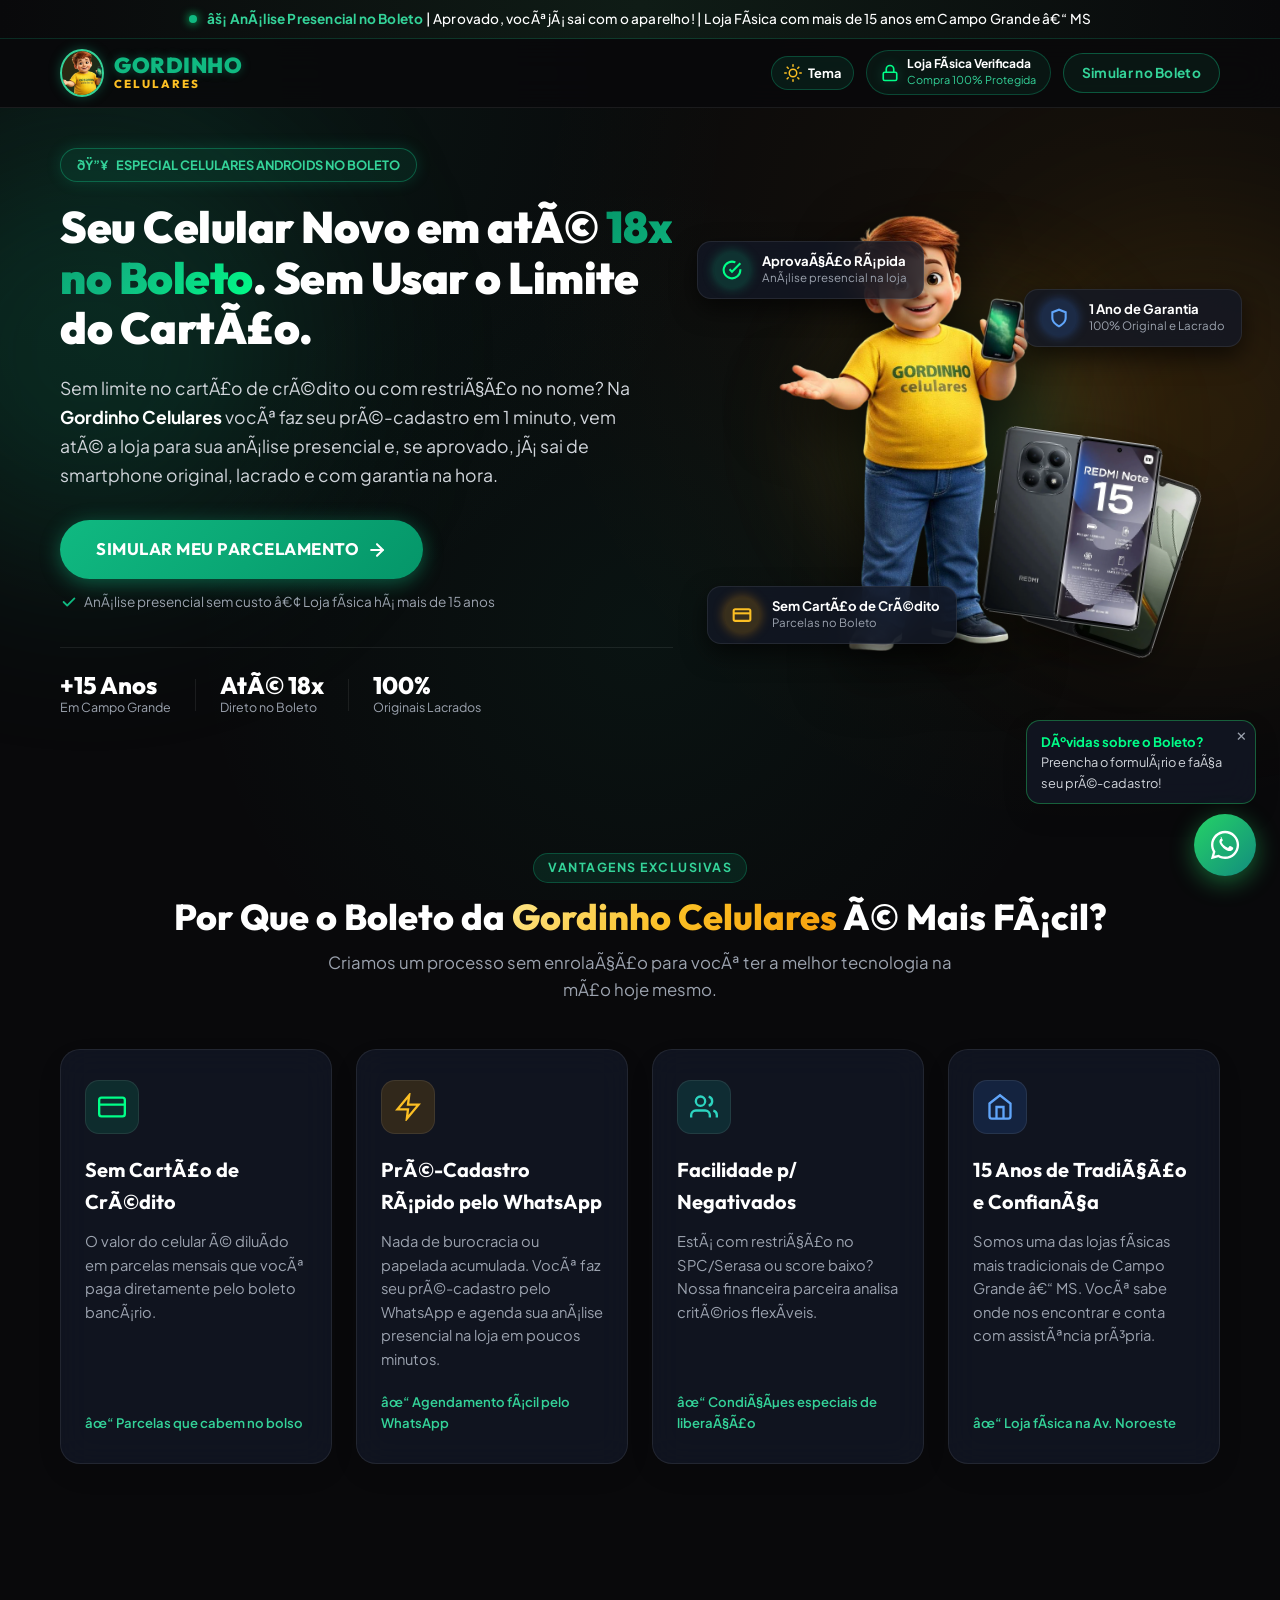
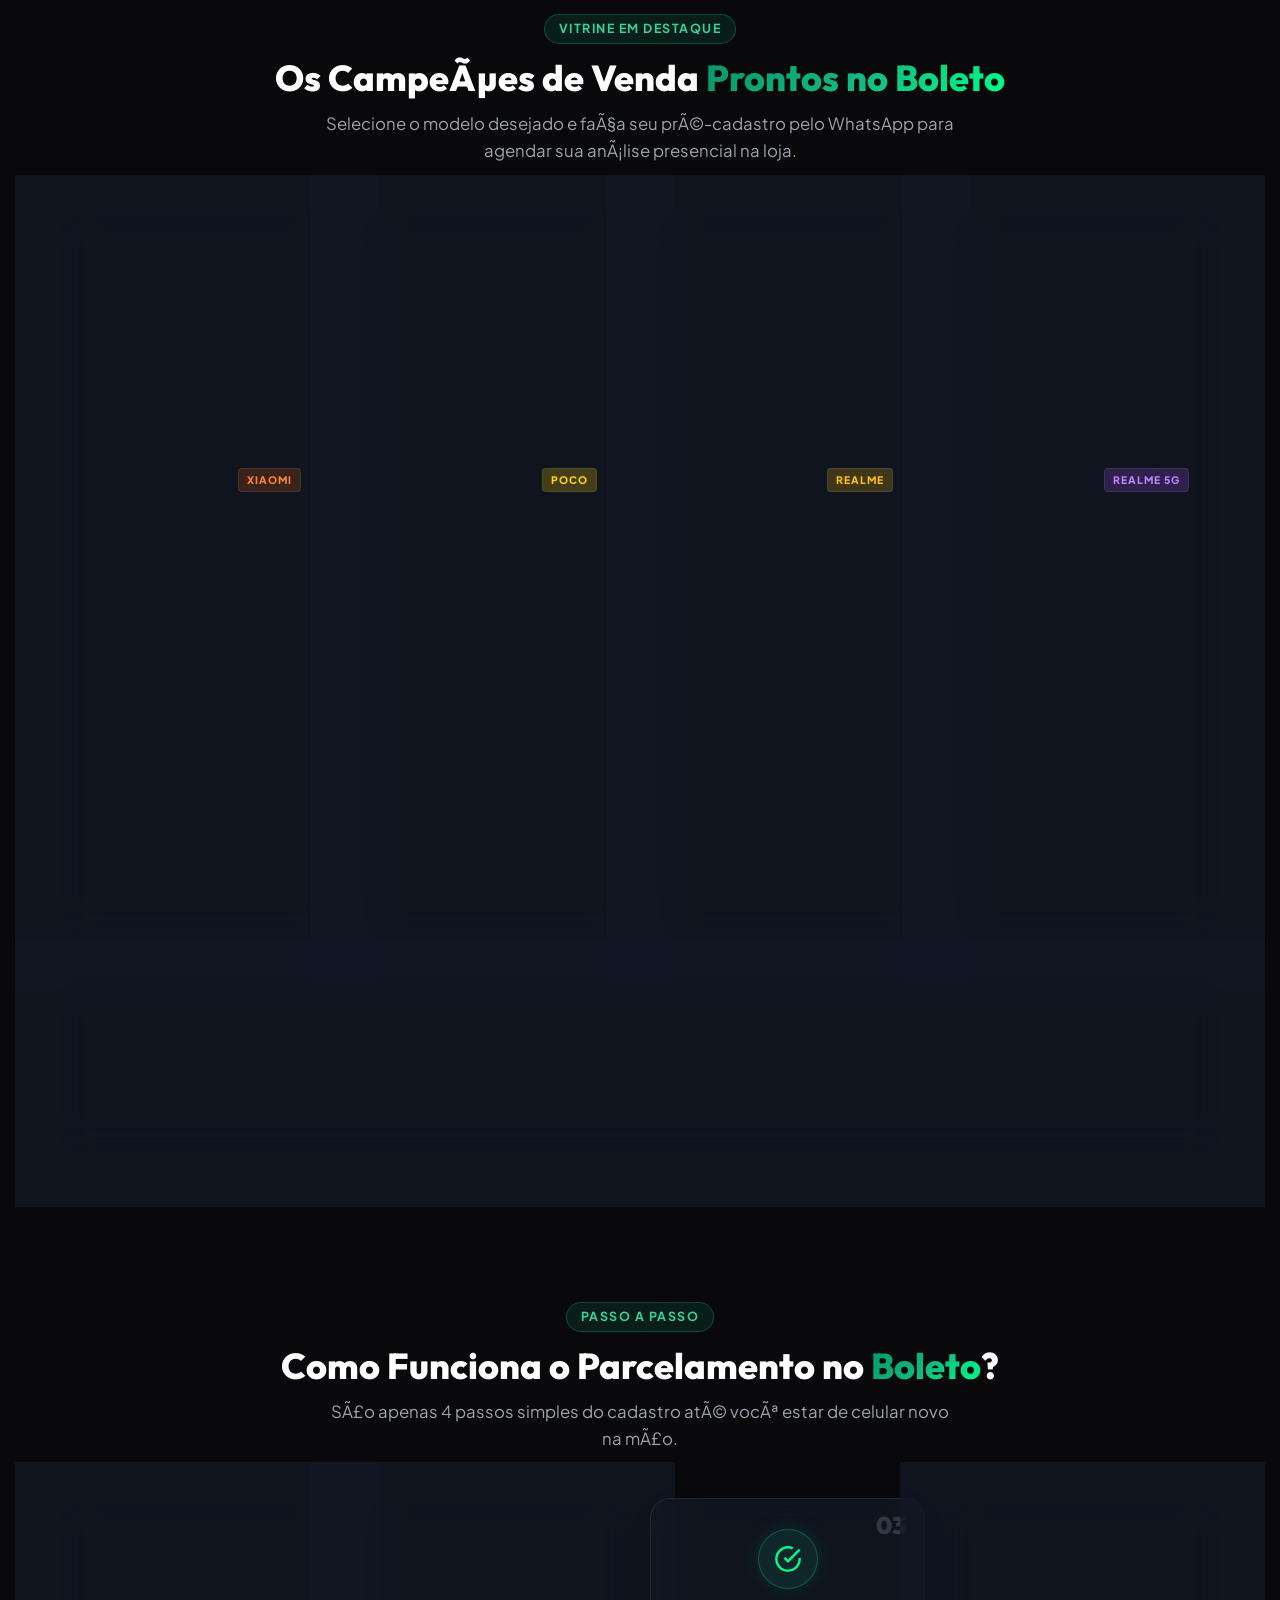
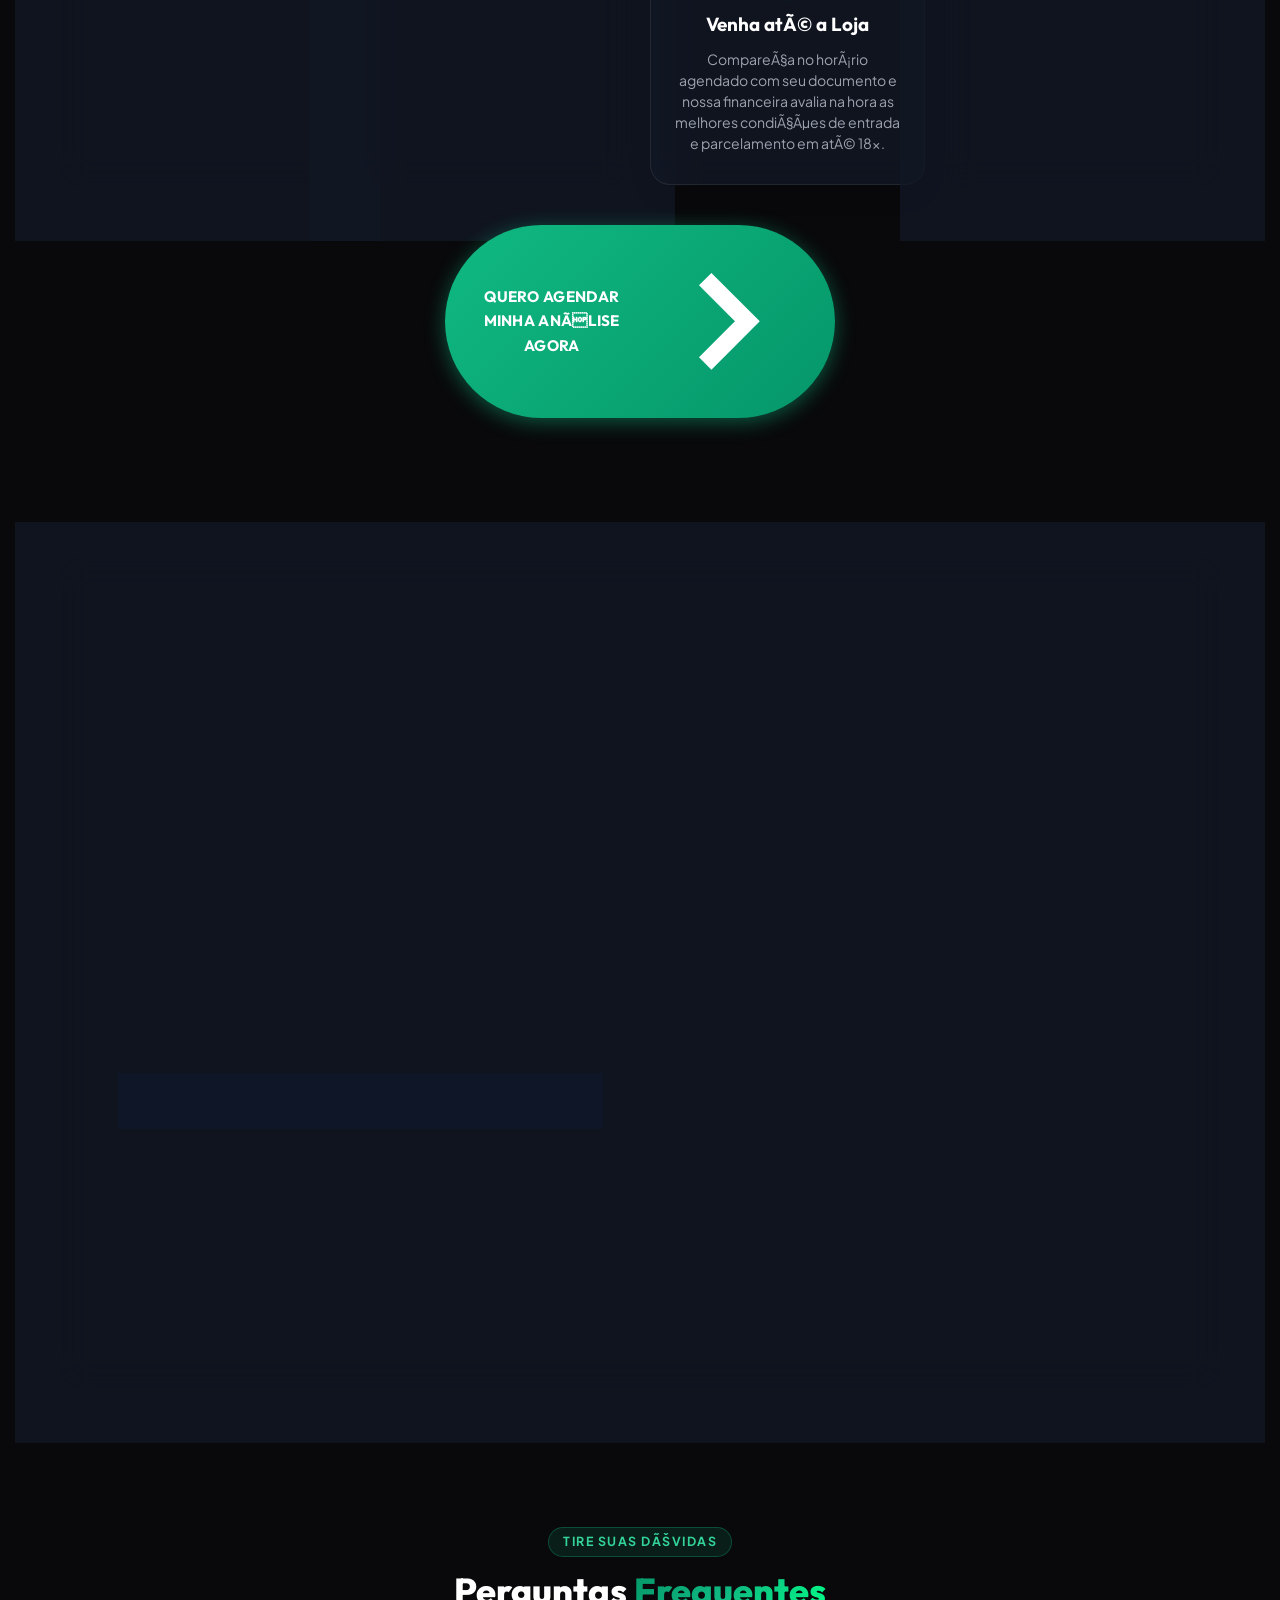
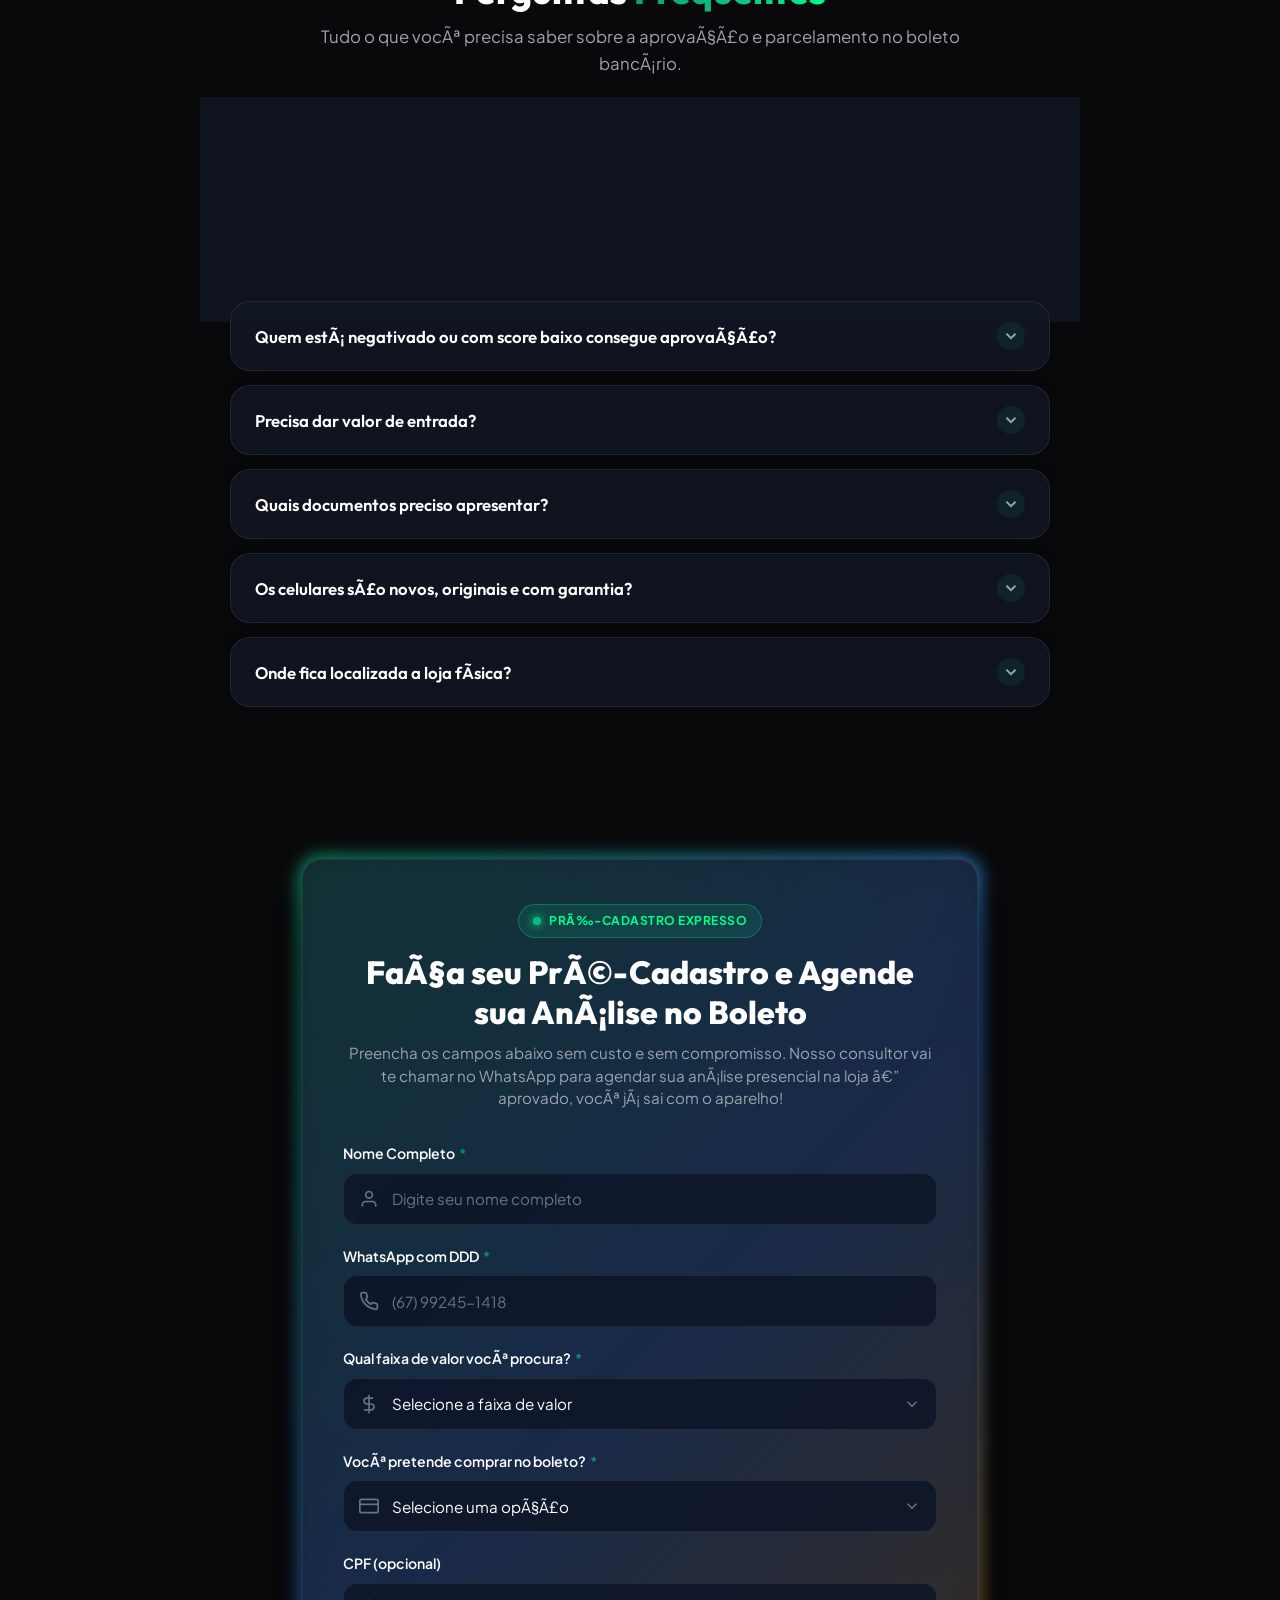
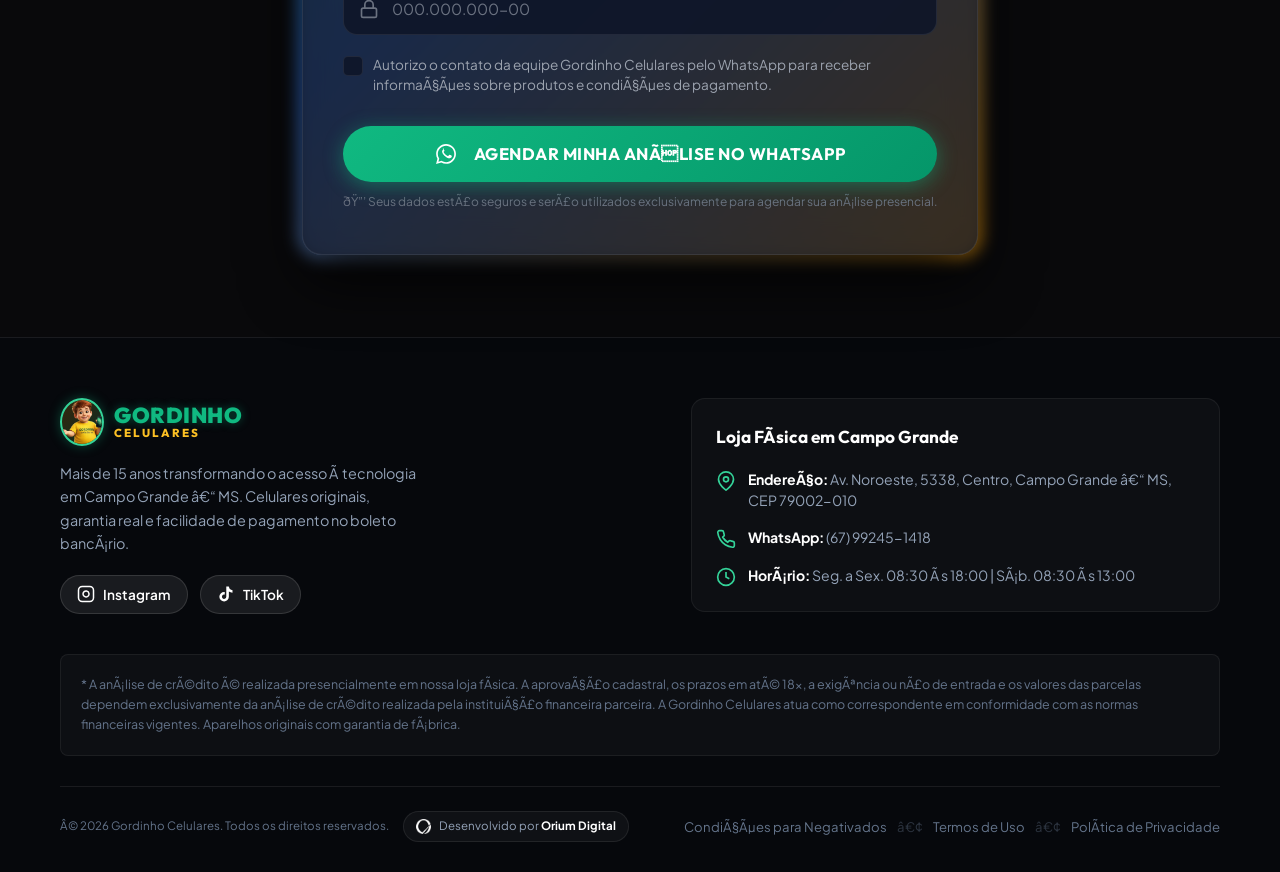
==== commit 53eacc81: "refactor: reorganize footer bottom section layout and styling for better responsiveness" ====
--- a/index.html
+++ b/index.html
@@ -18,7 +18,7 @@
     !function (f, b, e, v, n, t, s) {
       if (f.fbq) return; n = f.fbq = function () {
         n.callMethod ?
-        n.callMethod.apply(n, arguments) : n.queue.push(arguments)
+          n.callMethod.apply(n, arguments) : n.queue.push(arguments)
       };
       if (!f._fbq) f._fbq = n; n.push = n; n.loaded = !0; n.version = '2.0';
       n.queue = []; t = b.createElement(e); t.async = !0;
@@ -1104,7 +1104,14 @@
       </div>
 
       <div class="footer-bottom">
-        <p>© 2026 Gordinho Celulares. Mais de 15 anos em Campo Grande – MS. Todos os direitos reservados.</p>
+        <div class="footer-bottom-left">
+          <p class="footer-copyright">© 2026 Gordinho Celulares. Todos os direitos reservados.</p>
+          <a href="https://www.oriumdigital.com.br/" target="_blank" rel="noopener noreferrer"
+            class="footer-credit-link" aria-label="Desenvolvido por Orium Digital">
+            <img src="./orium-icon.png" alt="" class="orium-logo" width="24" height="24" loading="lazy">
+            <span>Desenvolvido por <strong>Orium Digital</strong></span>
+          </a>
+        </div>
         <div class="legal-links">
           <a href="#faq" class="legal-link">Condições para Negativados</a>
           <span class="dot-sep">•</span>
@@ -1112,14 +1119,6 @@
           <span class="dot-sep">•</span>
           <a href="#" class="legal-link">Política de Privacidade</a>
         </div>
-      </div>
-
-      <div class="footer-credit">
-        <a href="https://www.oriumdigital.com.br/" target="_blank" rel="noopener noreferrer" class="footer-credit-link"
-          aria-label="Desenvolvido por Orium Digital">
-          <img src="./orium-icon.png" alt="" class="orium-logo" width="24" height="24" loading="lazy">
-          <span>Desenvolvido por <strong>Orium Digital</strong></span>
-        </a>
       </div>
     </div>
   </footer>
--- a/styles.css
+++ b/styles.css
@@ -2068,12 +2068,25 @@
   display: flex;
   align-items: center;
   justify-content: space-between;
+  flex-wrap: wrap;
+  gap: 16px;
   padding-top: 24px;
   border-top: 1px solid rgba(255, 255, 255, 0.08);
   font-size: 0.82rem;
   color: #64748b;
 }
 
+.footer-bottom-left {
+  display: flex;
+  align-items: center;
+  flex-wrap: wrap;
+  gap: 14px;
+}
+
+.footer-copyright {
+  font-size: 0.72rem;
+}
+
 .legal-links {
   display: flex;
   align-items: center;
@@ -2088,23 +2101,15 @@
   opacity: 0.4;
 }
 
-.footer-credit {
-  display: flex;
-  justify-content: center;
-  margin-top: 24px;
-  padding-top: 24px;
-  border-top: 1px solid rgba(255, 255, 255, 0.08);
-}
-
 .footer-credit-link {
   display: inline-flex;
   align-items: center;
-  gap: 9px;
-  padding: 8px 16px;
+  gap: 8px;
+  padding: 5px 12px;
   border-radius: var(--radius-full);
   background: rgba(255, 255, 255, 0.04);
   border: 1px solid rgba(255, 255, 255, 0.08);
-  font-size: 0.8rem;
+  font-size: 0.72rem;
   color: #94a3b8;
   transition: all var(--transition-fast);
 }
@@ -2121,8 +2126,8 @@
 }
 
 .orium-logo {
-  height: 18px;
-  width: 18px;
+  height: 15px;
+  width: 15px;
   filter: brightness(0) invert(1);
 }
 
@@ -2422,8 +2427,13 @@
 
   .footer-bottom {
     flex-direction: column;
-    gap: 12px;
+    gap: 14px;
     text-align: center;
+  }
+
+  .footer-bottom-left {
+    flex-direction: column;
+    gap: 10px;
   }
 }
 
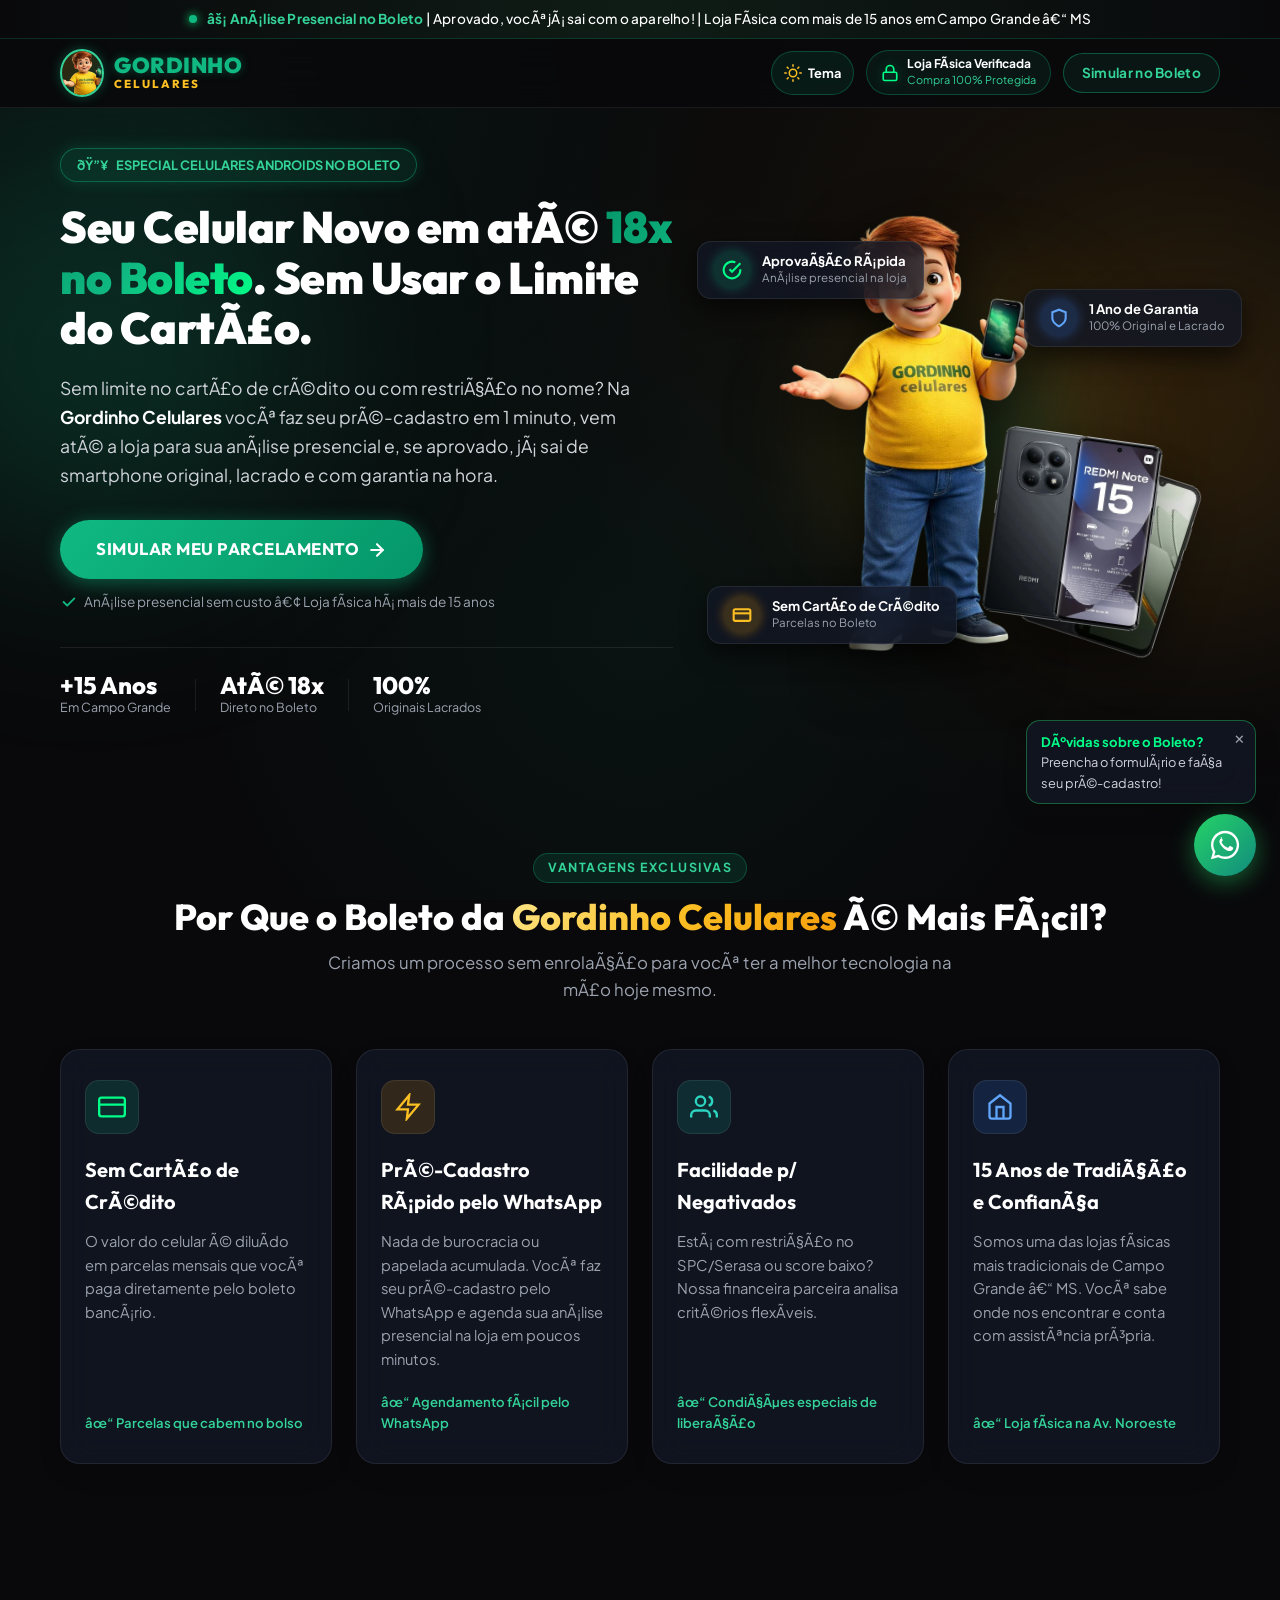
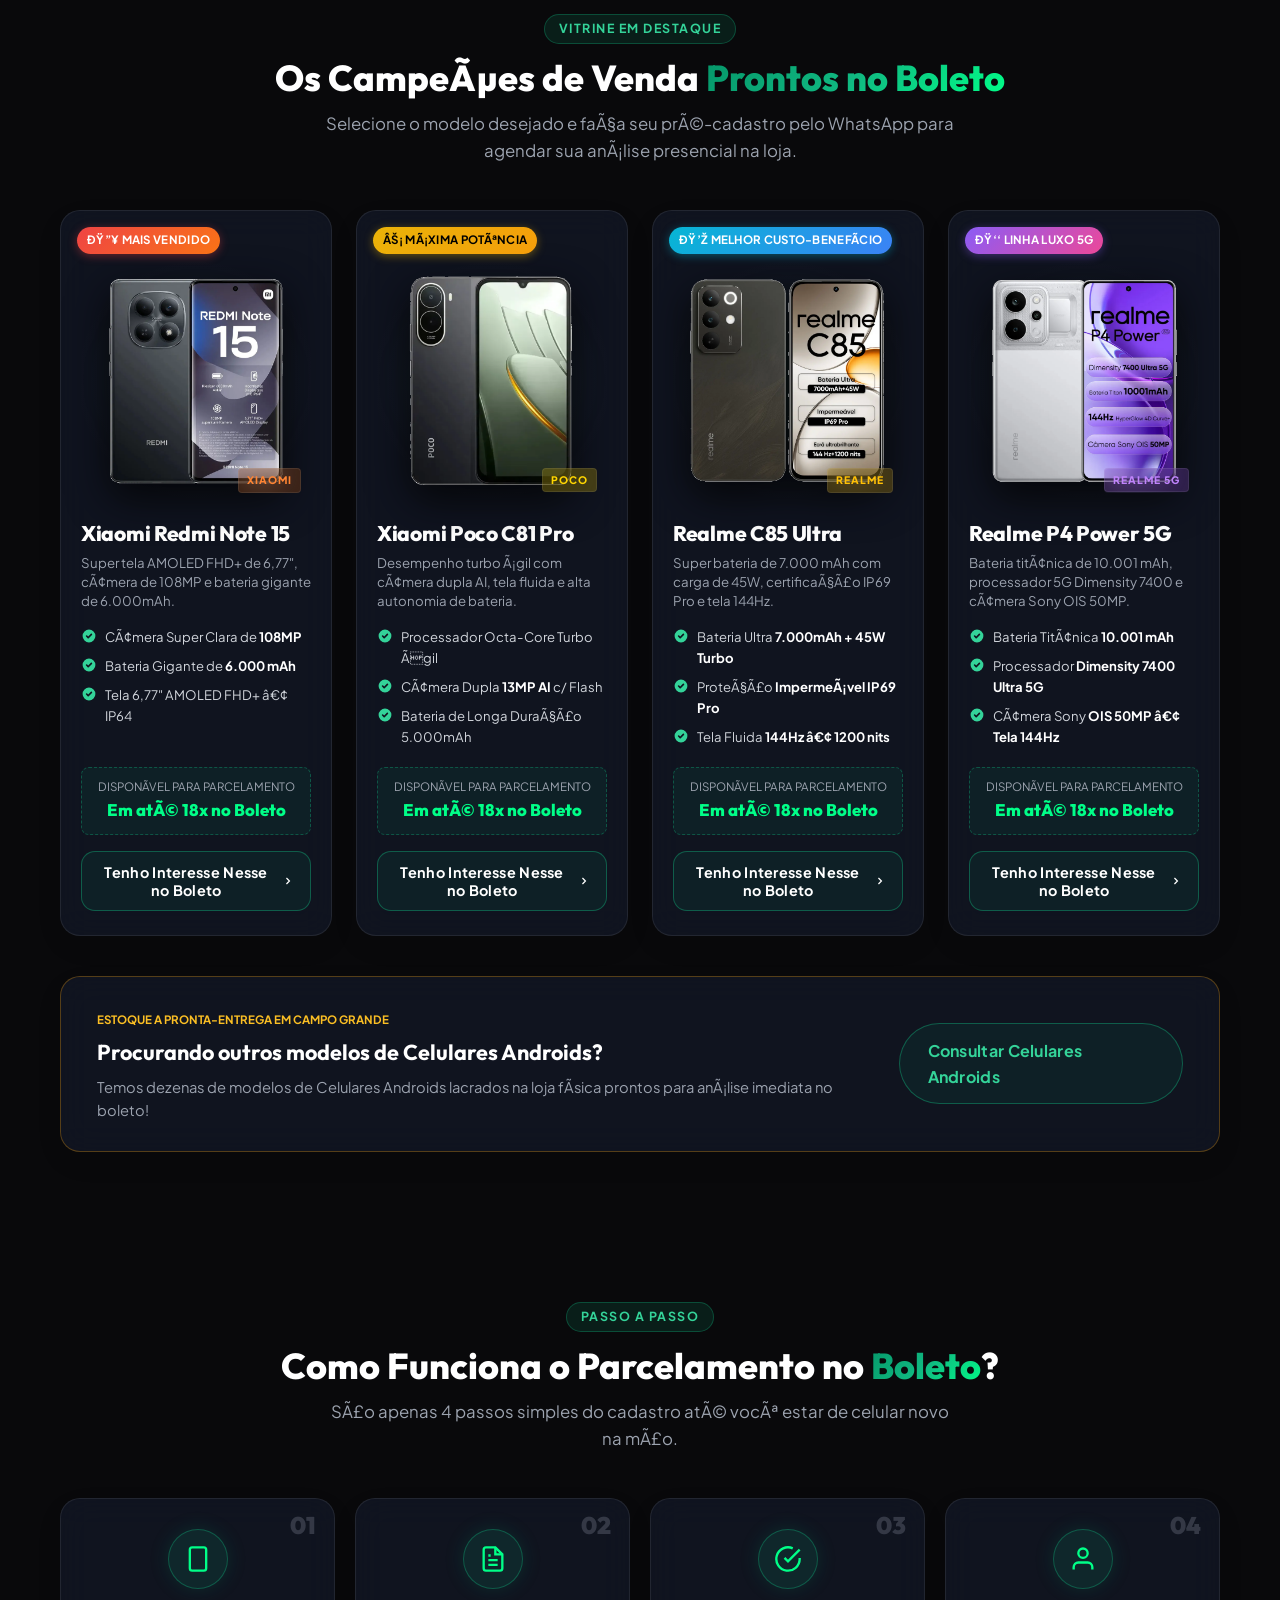
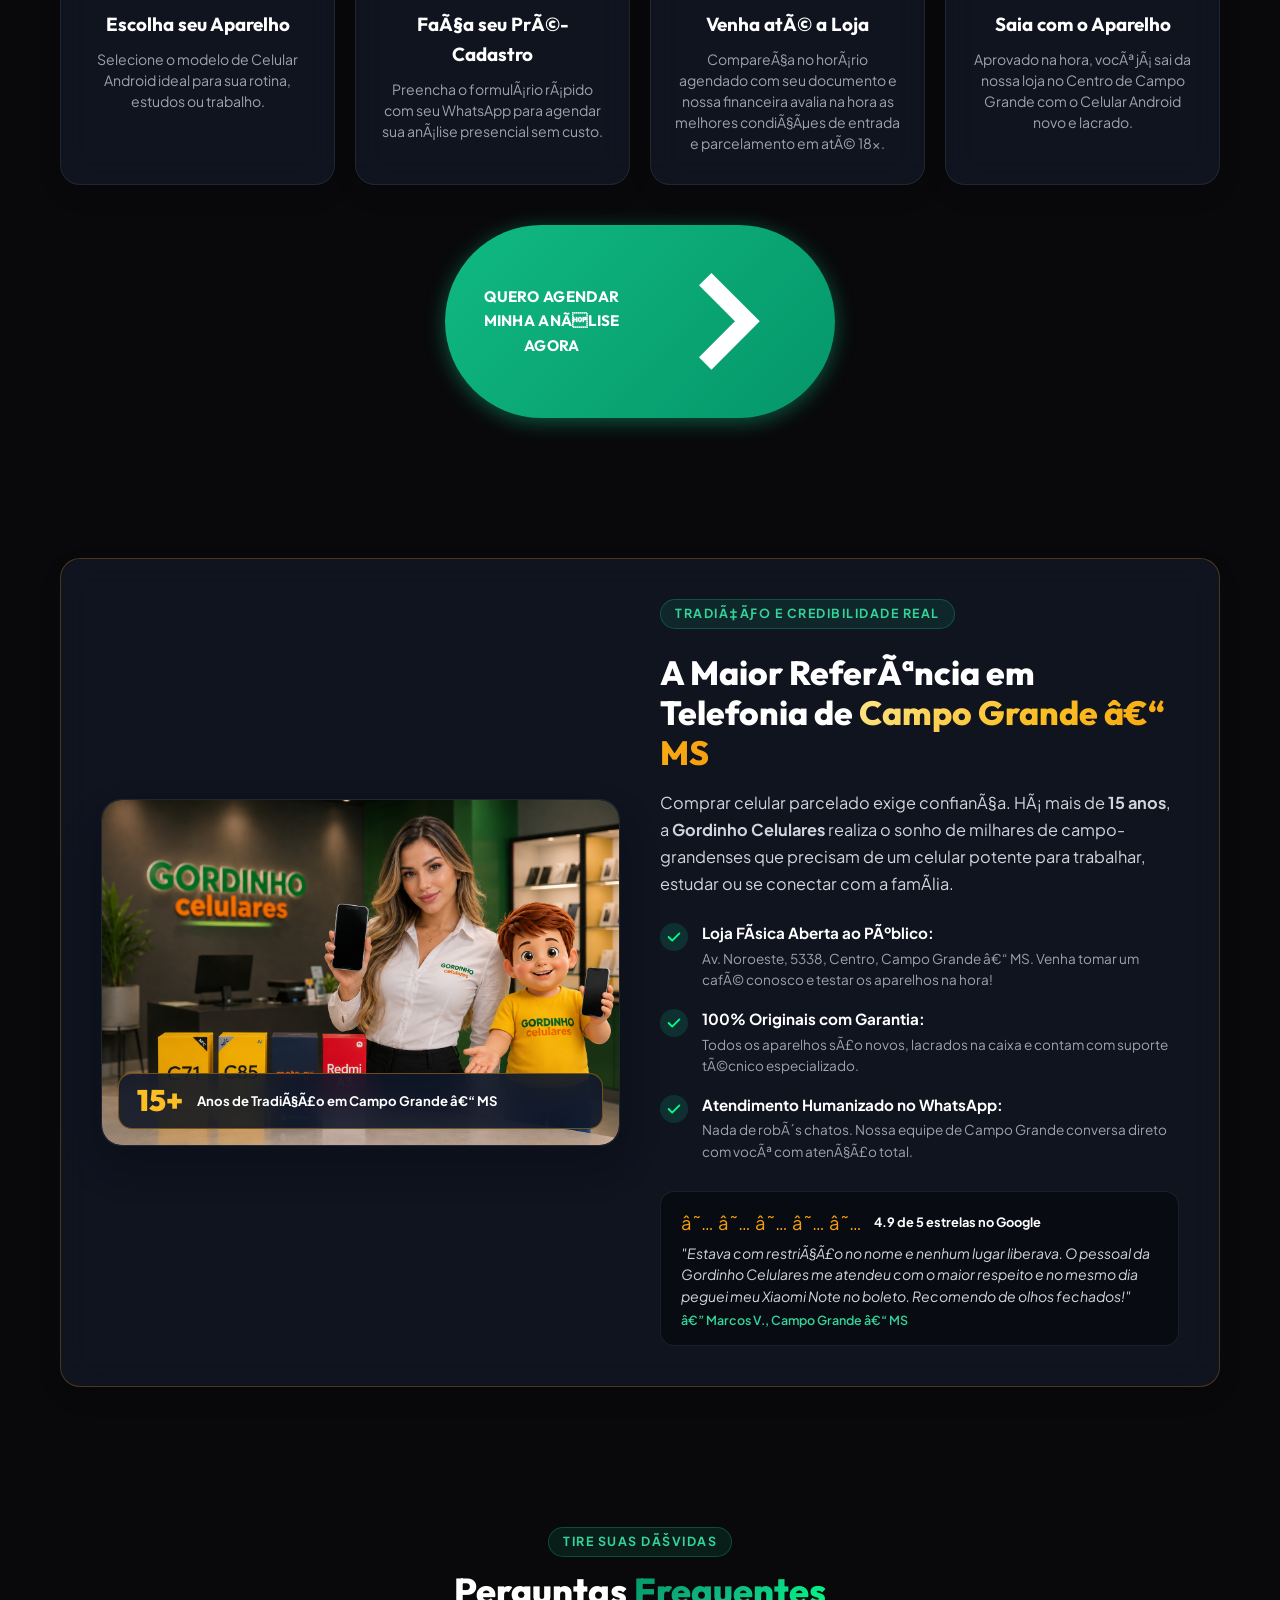
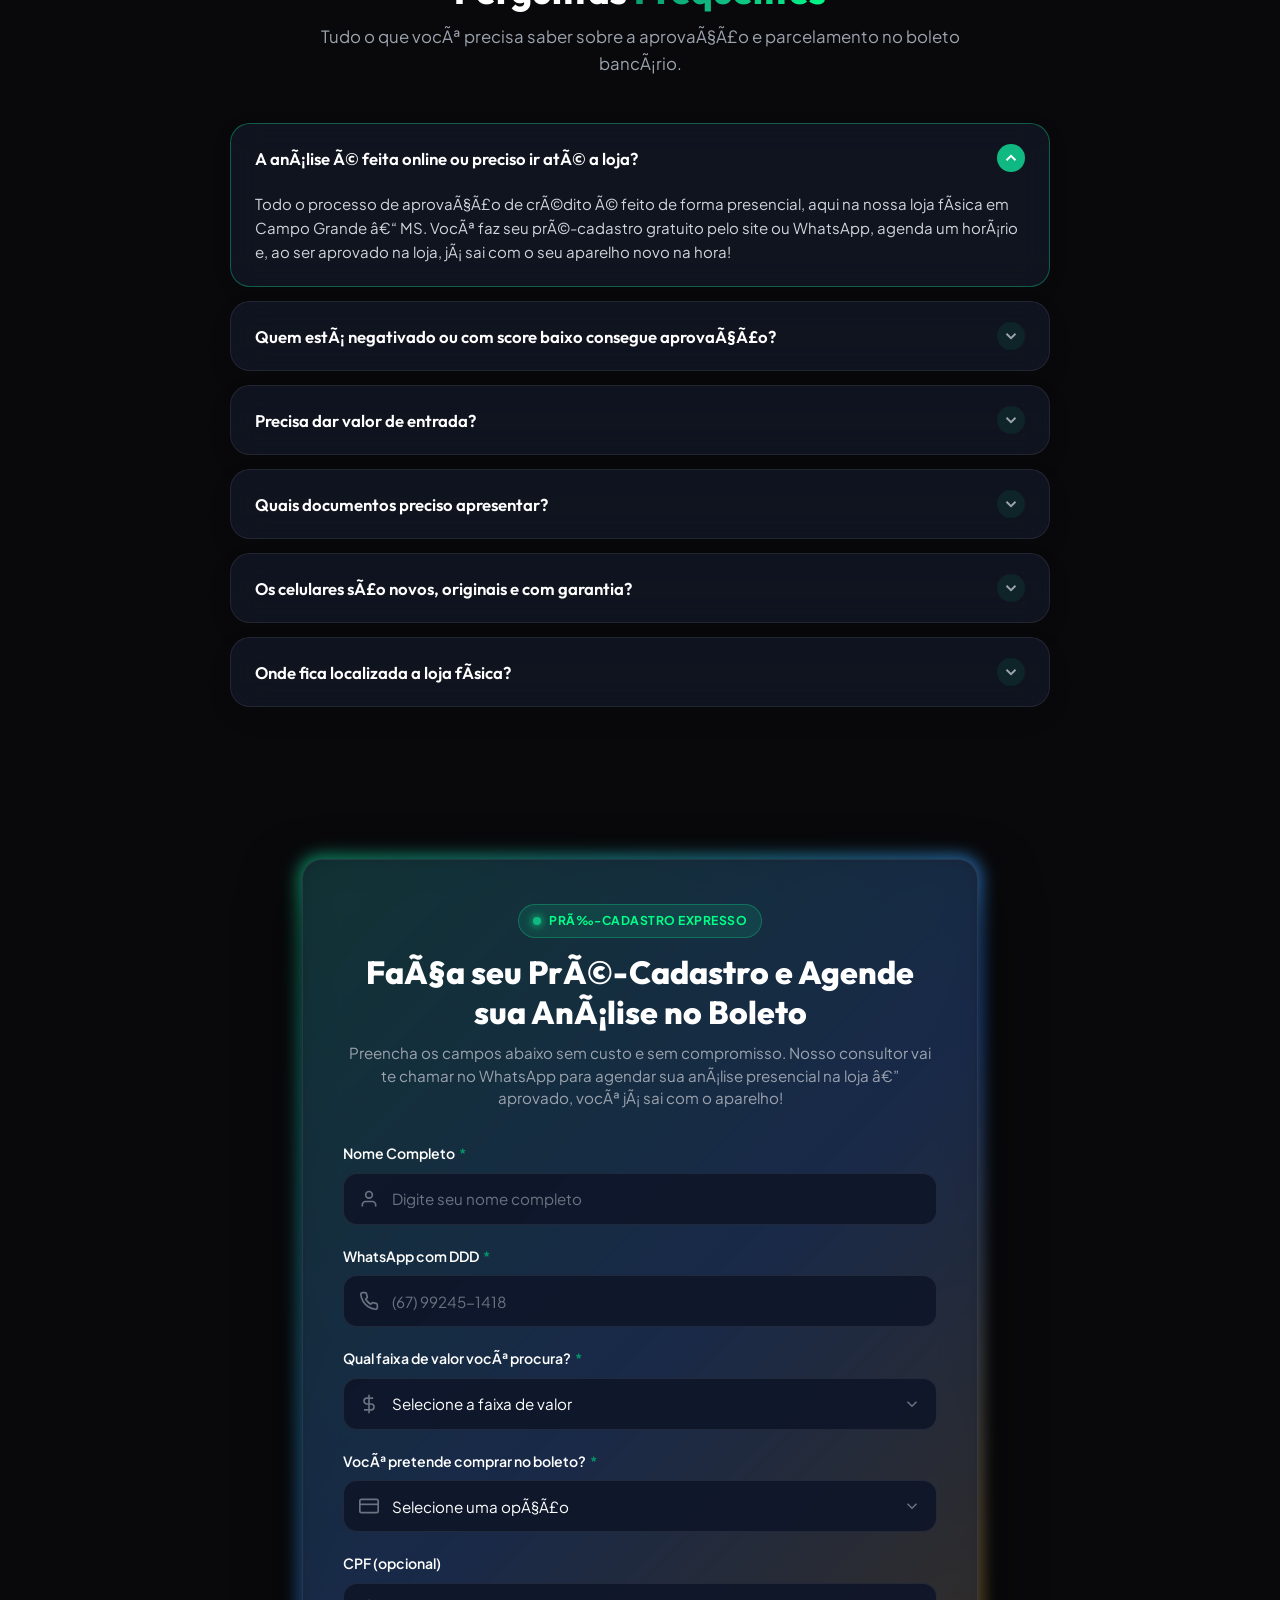
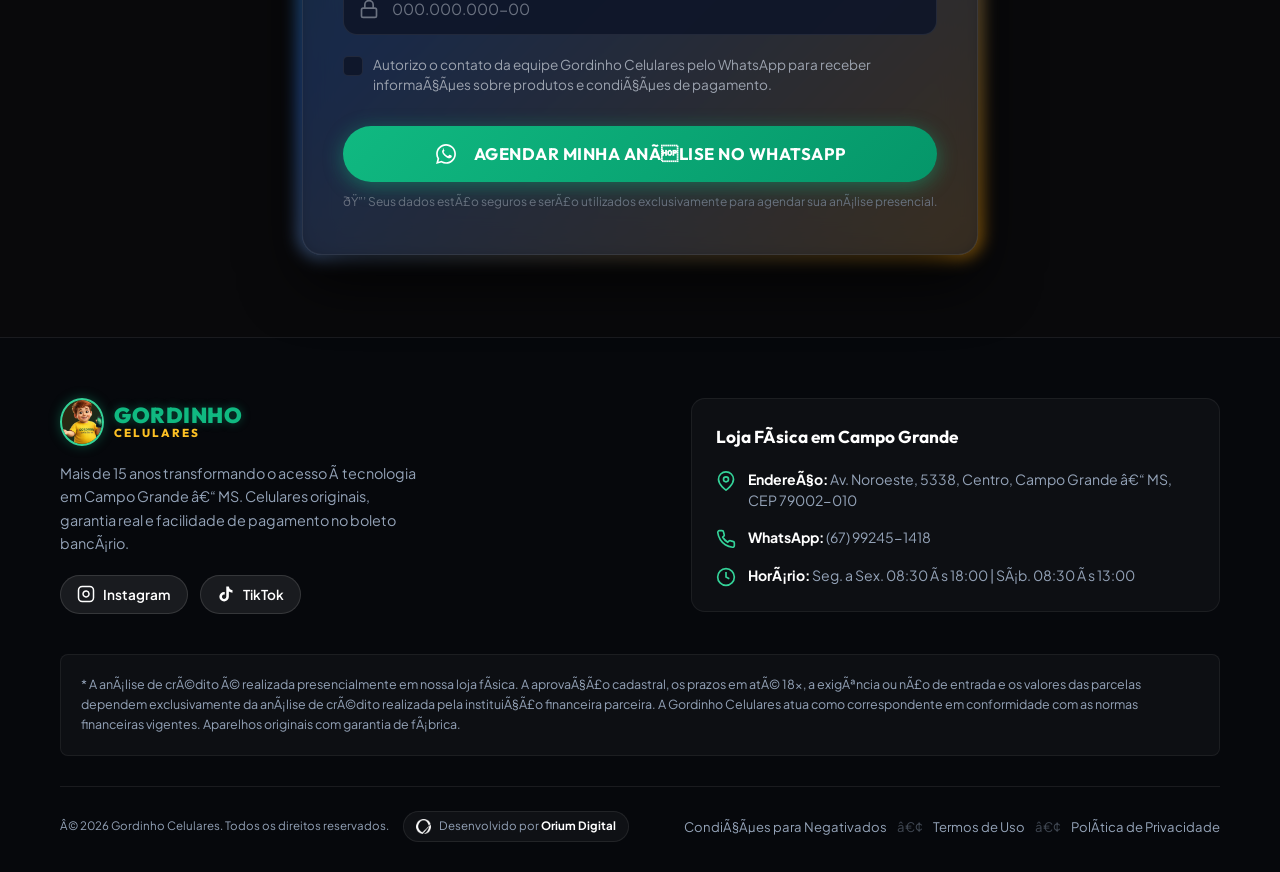
==== commit 8c21ad5d: "chore: remove unused image assets and improve mobile accessibility Delete 11 unreferenced product/lo" ====
--- a/index.html
+++ b/index.html
@@ -64,6 +64,7 @@
 </head>
 
 <body class="bg-dark text-light antialiased selection:bg-emerald-500 selection:text-black">
+  <a href="#main-content" class="skip-link">Pular para o conteúdo principal</a>
   <!-- Google Tag Manager (noscript) -->
   <noscript><iframe src="https://www.googletagmanager.com/ns.html?id=GTM-5VFSNDQG" height="0" width="0"
       style="display:none;visibility:hidden"></iframe></noscript>
@@ -142,7 +143,7 @@
     </div>
   </header>
 
-  <main>
+  <main id="main-content">
     <!-- 3. Hero Section (Ultra Dinâmica e Tecnológica) -->
     <section class="hero-section" id="inicio">
       <div class="hero-glow hero-glow-emerald"></div>
@@ -750,8 +751,9 @@
               <!-- Reviews / Prova Social -->
               <div class="reviews-box">
                 <div class="stars-row">
-                  <span class="star">★</span><span class="star">★</span><span class="star">★</span><span
-                    class="star">★</span><span class="star">★</span>
+                  <span class="star" aria-hidden="true">★</span><span class="star" aria-hidden="true">★</span><span
+                    class="star" aria-hidden="true">★</span><span class="star" aria-hidden="true">★</span><span
+                    class="star" aria-hidden="true">★</span>
                   <span class="rating-text">4.9 de 5 estrelas no Google</span>
                 </div>
                 <p class="review-quote">
@@ -777,7 +779,7 @@
 
         <div class="faq-list max-w-2xl mx-auto">
           <div class="faq-item glass-card reveal-on-scroll">
-            <button class="faq-question" aria-expanded="false">
+            <button class="faq-question" aria-expanded="false" aria-controls="faq-answer-1" id="faq-question-1">
               <span>A análise é feita online ou preciso ir até a loja?</span>
               <span class="faq-icon">
                 <svg viewBox="0 0 24 24" fill="none" stroke="currentColor" stroke-width="2.5">
@@ -785,7 +787,7 @@
                 </svg>
               </span>
             </button>
-            <div class="faq-answer">
+            <div class="faq-answer" id="faq-answer-1" role="region" aria-labelledby="faq-question-1">
               <p>Todo o processo de aprovação de crédito é feito de forma presencial, aqui na nossa loja física em Campo
                 Grande – MS. Você faz seu pré-cadastro gratuito pelo site ou WhatsApp, agenda um horário e, ao ser
                 aprovado na loja, já sai com o seu aparelho novo na hora!</p>
@@ -793,7 +795,7 @@
           </div>
 
           <div class="faq-item glass-card reveal-on-scroll">
-            <button class="faq-question" aria-expanded="false">
+            <button class="faq-question" aria-expanded="false" aria-controls="faq-answer-2" id="faq-question-2">
               <span>Quem está negativado ou com score baixo consegue aprovação?</span>
               <span class="faq-icon">
                 <svg viewBox="0 0 24 24" fill="none" stroke="currentColor" stroke-width="2.5">
@@ -801,7 +803,7 @@
                 </svg>
               </span>
             </button>
-            <div class="faq-answer">
+            <div class="faq-answer" id="faq-answer-2" role="region" aria-labelledby="faq-question-2">
               <p>Sim! Nossa instituição financeira parceira é especializada em aparelhos Android e possui critérios
                 flexíveis que avaliam outras variáveis além do score. Mesmo com restrição no SPC ou Serasa, vale a pena
                 fazer seu pré-cadastro gratuito e vir até a loja consultar a sua liberação.</p>
@@ -809,7 +811,7 @@
           </div>
 
           <div class="faq-item glass-card reveal-on-scroll">
-            <button class="faq-question" aria-expanded="false">
+            <button class="faq-question" aria-expanded="false" aria-controls="faq-answer-3" id="faq-question-3">
               <span>Precisa dar valor de entrada?</span>
               <span class="faq-icon">
                 <svg viewBox="0 0 24 24" fill="none" stroke="currentColor" stroke-width="2.5">
@@ -817,7 +819,7 @@
                 </svg>
               </span>
             </button>
-            <div class="faq-answer">
+            <div class="faq-answer" id="faq-answer-3" role="region" aria-labelledby="faq-question-3">
               <p>A necessidade ou valor da entrada depende da análise individual do seu perfil cadastral, feita
                 presencialmente na loja. Em diversos casos a entrada é mínima ou bastante acessível. Fazendo seu
                 pré-cadastro, nossa equipe já te chama para agendar e informar as opções disponíveis para o seu CPF.</p>
@@ -825,7 +827,7 @@
           </div>
 
           <div class="faq-item glass-card reveal-on-scroll">
-            <button class="faq-question" aria-expanded="false">
+            <button class="faq-question" aria-expanded="false" aria-controls="faq-answer-4" id="faq-question-4">
               <span>Quais documentos preciso apresentar?</span>
               <span class="faq-icon">
                 <svg viewBox="0 0 24 24" fill="none" stroke="currentColor" stroke-width="2.5">
@@ -833,7 +835,7 @@
                 </svg>
               </span>
             </button>
-            <div class="faq-answer">
+            <div class="faq-answer" id="faq-answer-4" role="region" aria-labelledby="faq-question-4">
               <p>O processo é ultra simples: basta apresentar, na loja, um documento oficial com foto (RG ou CNH
                 atualizada) e dados básicos para consulta de crédito. Não é necessário levar holerite ou pilhas de
                 papelada.</p>
@@ -841,7 +843,7 @@
           </div>
 
           <div class="faq-item glass-card reveal-on-scroll">
-            <button class="faq-question" aria-expanded="false">
+            <button class="faq-question" aria-expanded="false" aria-controls="faq-answer-5" id="faq-question-5">
               <span>Os celulares são novos, originais e com garantia?</span>
               <span class="faq-icon">
                 <svg viewBox="0 0 24 24" fill="none" stroke="currentColor" stroke-width="2.5">
@@ -849,7 +851,7 @@
                 </svg>
               </span>
             </button>
-            <div class="faq-answer">
+            <div class="faq-answer" id="faq-answer-5" role="region" aria-labelledby="faq-question-5">
               <p>Sim, com certeza! Na Gordinho Celulares trabalhamos exclusivamente com aparelhos 100% originais de
                 fábrica, lacrados na caixa com todos os acessórios e com garantia total da loja e do fabricante. Você
                 abre a caixa e testa tudo na hora.</p>
@@ -857,7 +859,7 @@
           </div>
 
           <div class="faq-item glass-card reveal-on-scroll">
-            <button class="faq-question" aria-expanded="false">
+            <button class="faq-question" aria-expanded="false" aria-controls="faq-answer-6" id="faq-question-6">
               <span>Onde fica localizada a loja física?</span>
               <span class="faq-icon">
                 <svg viewBox="0 0 24 24" fill="none" stroke="currentColor" stroke-width="2.5">
@@ -865,7 +867,7 @@
                 </svg>
               </span>
             </button>
-            <div class="faq-answer">
+            <div class="faq-answer" id="faq-answer-6" role="region" aria-labelledby="faq-question-6">
               <p>Nossa loja física fica estrategicamente localizada no Centro de Campo Grande – MS, na <strong>Avenida
                   Noroeste, 5338 (Centro)</strong>. Contamos com equipe pronta para lhe receber de braços abertos!</p>
             </div>
@@ -1126,7 +1128,7 @@
   <!-- 11. Botão Flutuante do WhatsApp com Tooltip Dinâmico -->
   <aside class="floating-whatsapp-container" aria-label="Atendimento via WhatsApp">
     <div class="whatsapp-tooltip" id="wa-tooltip">
-      <span class="tooltip-close" id="close-tooltip">&times;</span>
+      <button type="button" class="tooltip-close" id="close-tooltip" aria-label="Fechar aviso">&times;</button>
       <div class="tooltip-content">
         <strong>Dúvidas sobre o Boleto?</strong>
         <span>Preencha o formulário e faça seu pré-cadastro!</span>
--- a/styles.css
+++ b/styles.css
@@ -328,14 +328,16 @@
 .theme-toggle-btn {
   display: inline-flex;
   align-items: center;
+  justify-content: center;
   gap: 6px;
   background: rgba(16, 185, 129, 0.1);
   border: 1px solid rgba(16, 185, 129, 0.3);
   color: var(--text-primary);
   padding: 7px 12px;
+  min-width: 44px;
+  min-height: 44px;
   border-radius: var(--radius-full);
   cursor: pointer;
-  outline: none;
   font-size: 0.8rem;
   font-weight: 700;
   transition: all var(--transition-fast);
@@ -444,6 +446,11 @@
   overflow: hidden;
 }
 
+.btn:focus-visible {
+  outline: 2px solid var(--emerald-500);
+  outline-offset: 3px;
+}
+
 .btn-cta {
   background: linear-gradient(135deg, #10b981 0%, #059669 100%);
   color: #ffffff !important;
@@ -1601,6 +1608,11 @@
   transition: color var(--transition-fast);
 }
 
+.faq-question:focus-visible {
+  outline: 2px solid var(--emerald-500);
+  outline-offset: -2px;
+}
+
 .faq-question:hover {
   color: #059669;
 }
@@ -2060,7 +2072,7 @@
   border: 1px solid rgba(255, 255, 255, 0.06);
   font-size: 0.78rem;
   line-height: 1.6;
-  color: #64748b;
+  color: #94a3b8;
   margin-bottom: 30px;
 }
 
@@ -2073,7 +2085,7 @@
   padding-top: 24px;
   border-top: 1px solid rgba(255, 255, 255, 0.08);
   font-size: 0.82rem;
-  color: #64748b;
+  color: #94a3b8;
 }
 
 .footer-bottom-left {
@@ -2170,8 +2182,15 @@
 
 .tooltip-close {
   position: absolute;
-  top: 4px;
-  right: 8px;
+  top: 0;
+  right: 0;
+  width: 32px;
+  height: 32px;
+  display: inline-flex;
+  align-items: center;
+  justify-content: center;
+  background: none;
+  border: none;
   font-size: 1.1rem;
   cursor: pointer;
   color: var(--text-muted);
@@ -2481,3 +2500,35 @@
     font-size: 0.65rem;
   }
 }
+
+/* --------------------------------------------------------------------------
+   15. Acessibilidade: Link de Atalho, Foco de Teclado e Movimento Reduzido
+   -------------------------------------------------------------------------- */
+.skip-link {
+  position: absolute;
+  top: -60px;
+  left: 16px;
+  z-index: 999;
+  background: var(--emerald-500);
+  color: #ffffff;
+  padding: 12px 20px;
+  border-radius: var(--radius-sm);
+  font-weight: 700;
+  font-size: 0.9rem;
+  transition: top var(--transition-fast);
+}
+
+.skip-link:focus {
+  top: 16px;
+  outline: 2px solid #ffffff;
+  outline-offset: 2px;
+}
+
+@media (prefers-reduced-motion: reduce) {
+  *, *::before, *::after {
+    animation-duration: 0.01ms !important;
+    animation-iteration-count: 1 !important;
+    transition-duration: 0.01ms !important;
+    scroll-behavior: auto !important;
+  }
+}
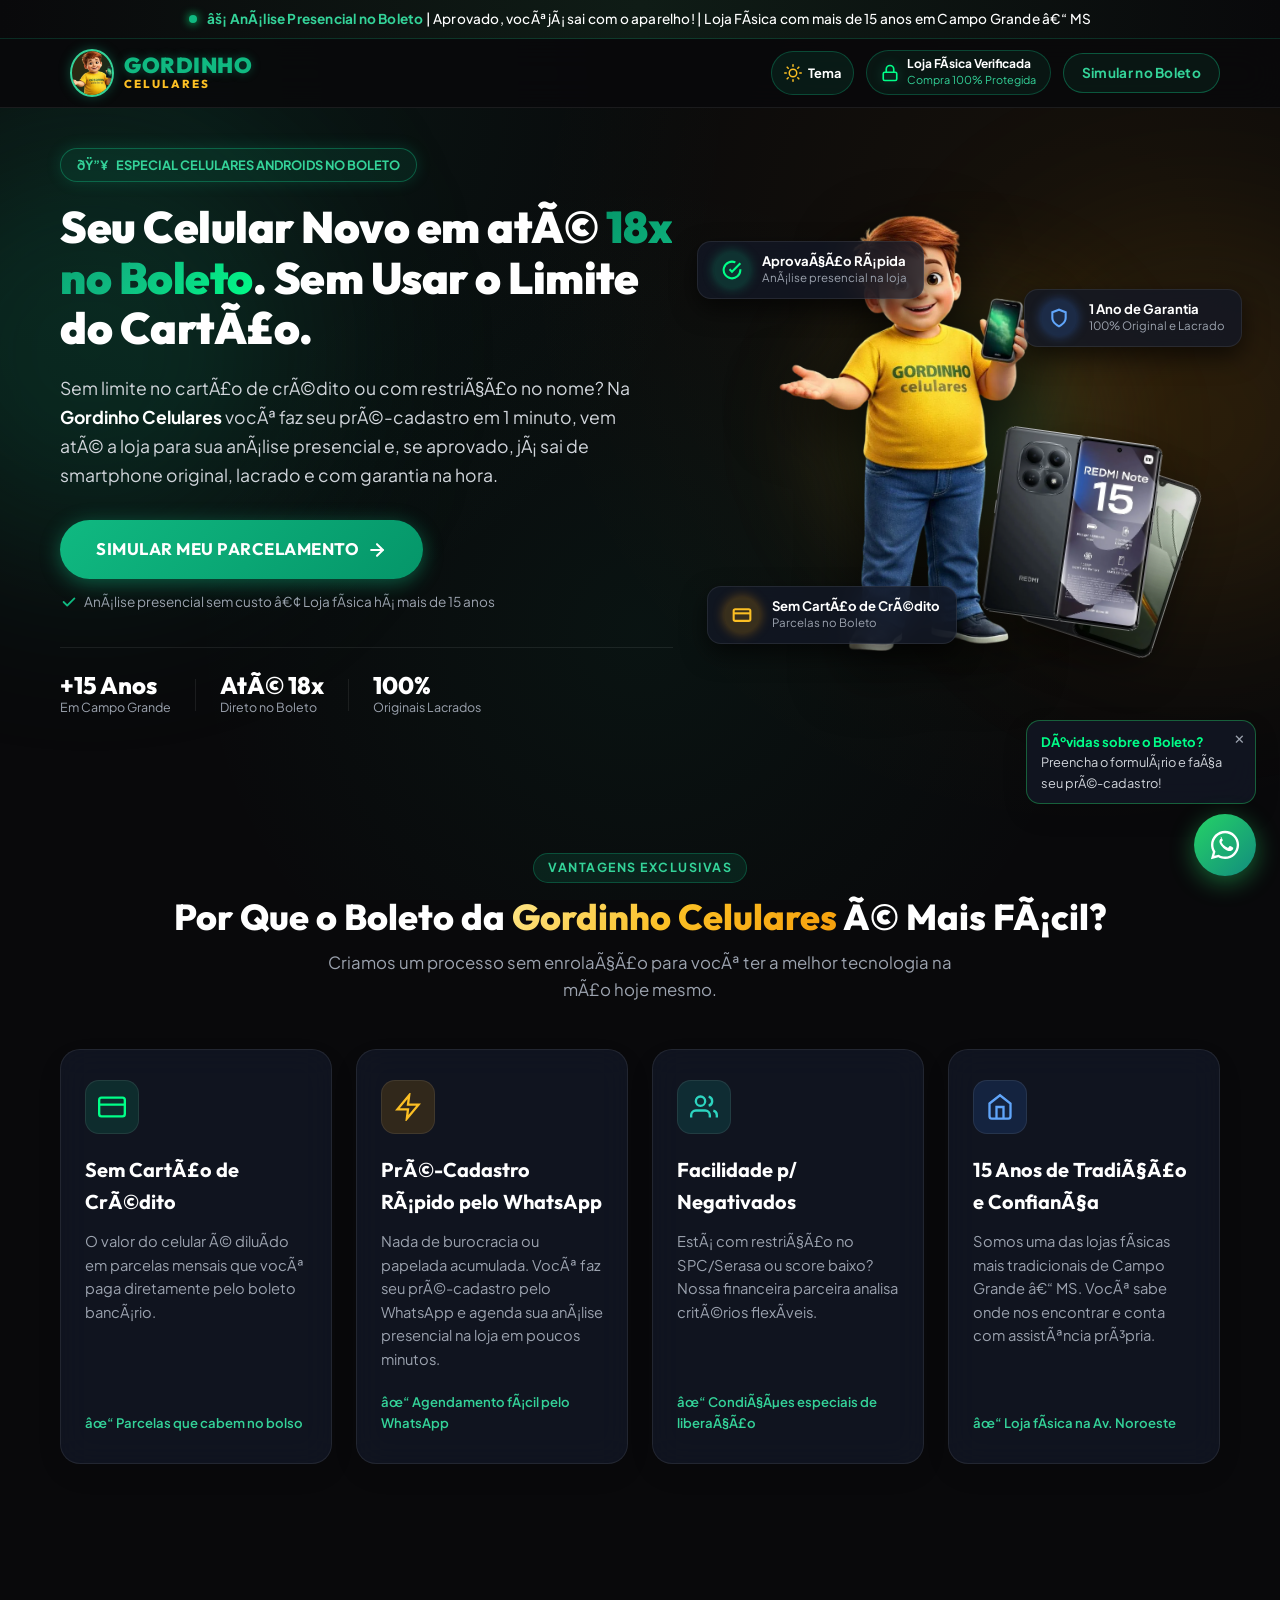
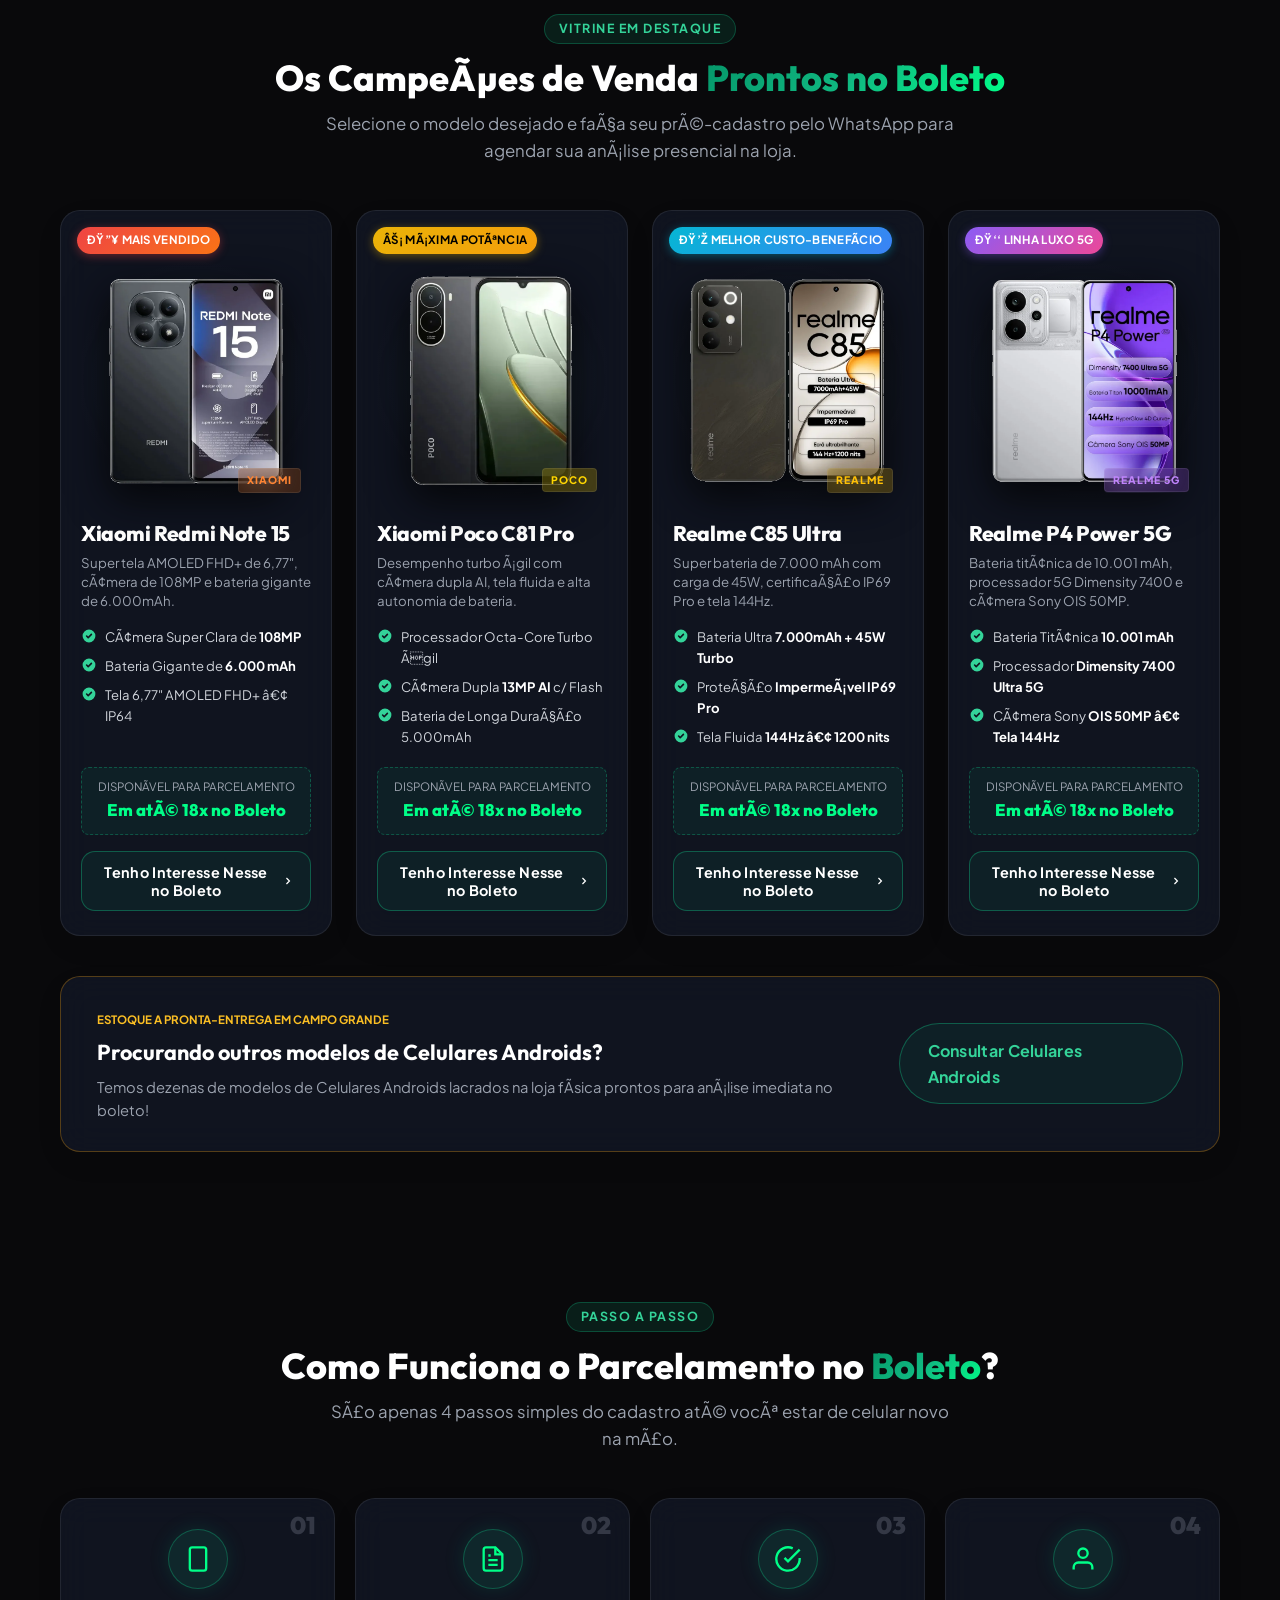
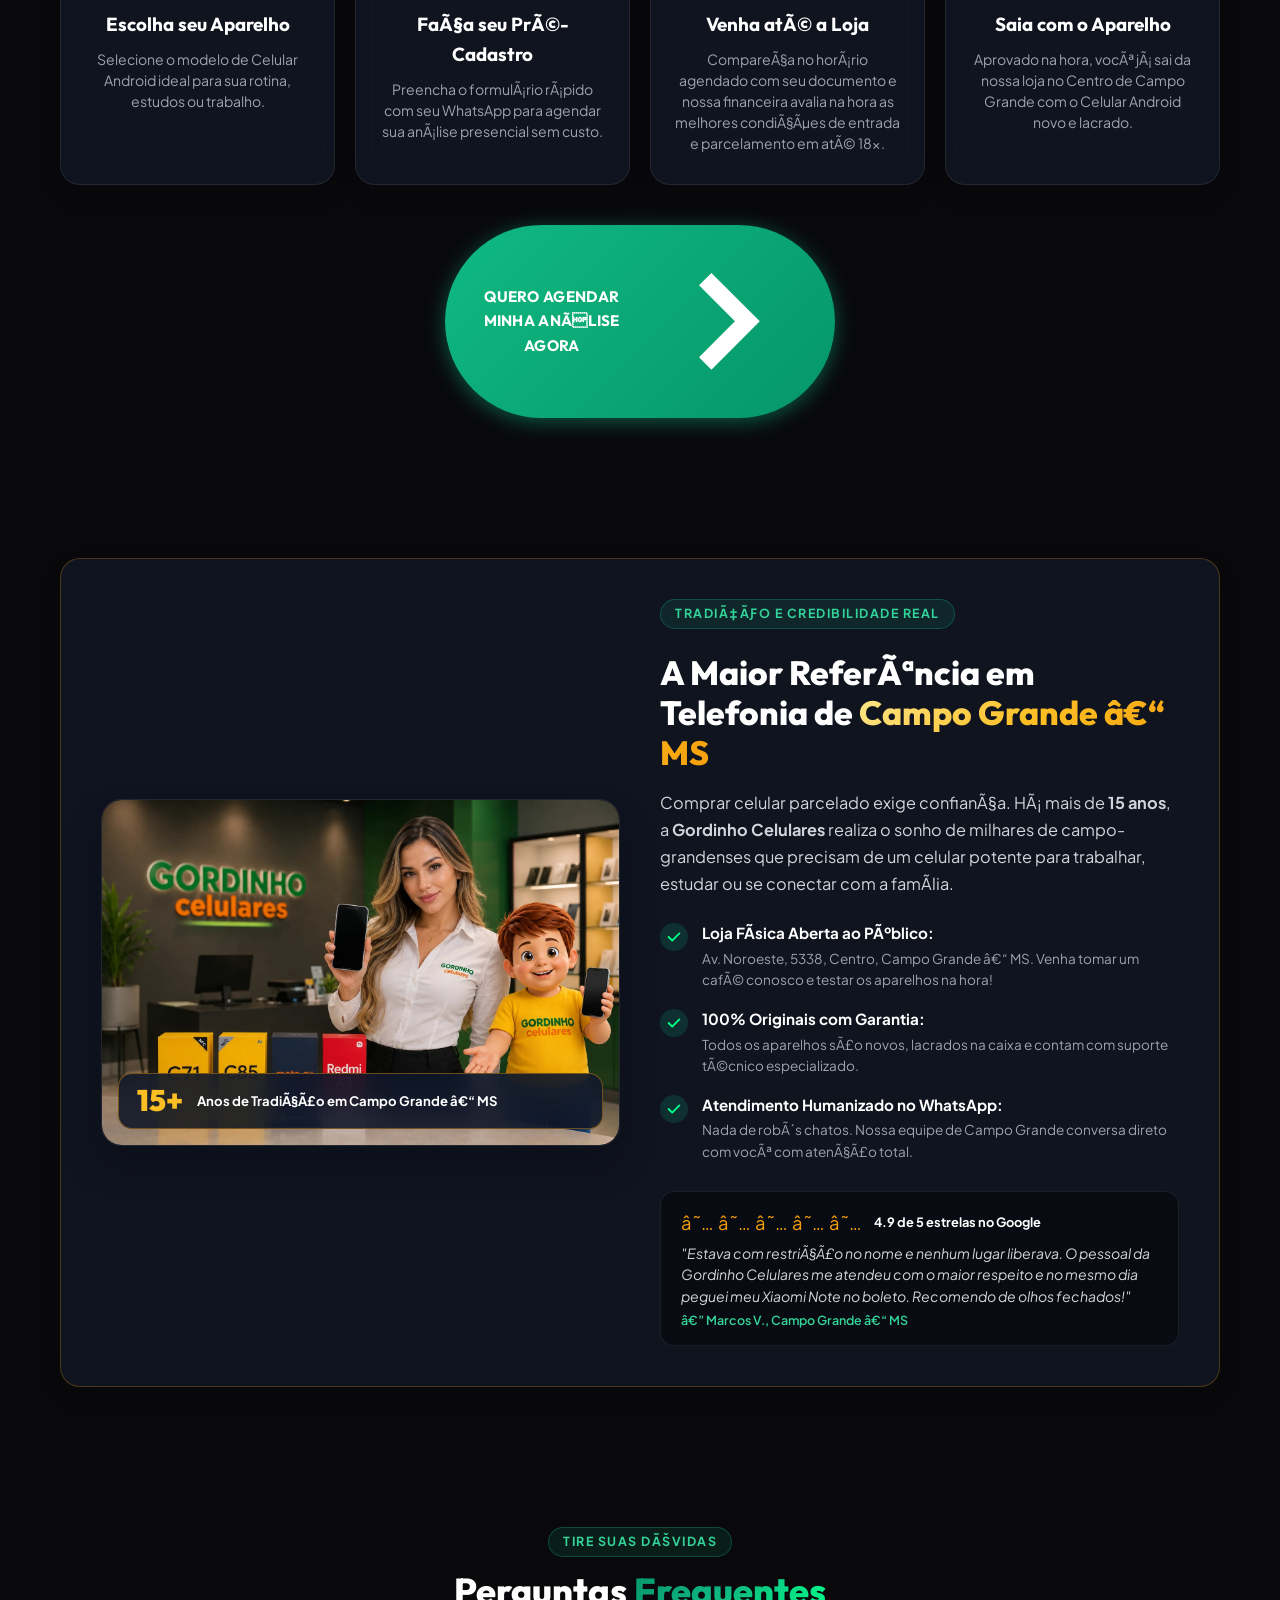
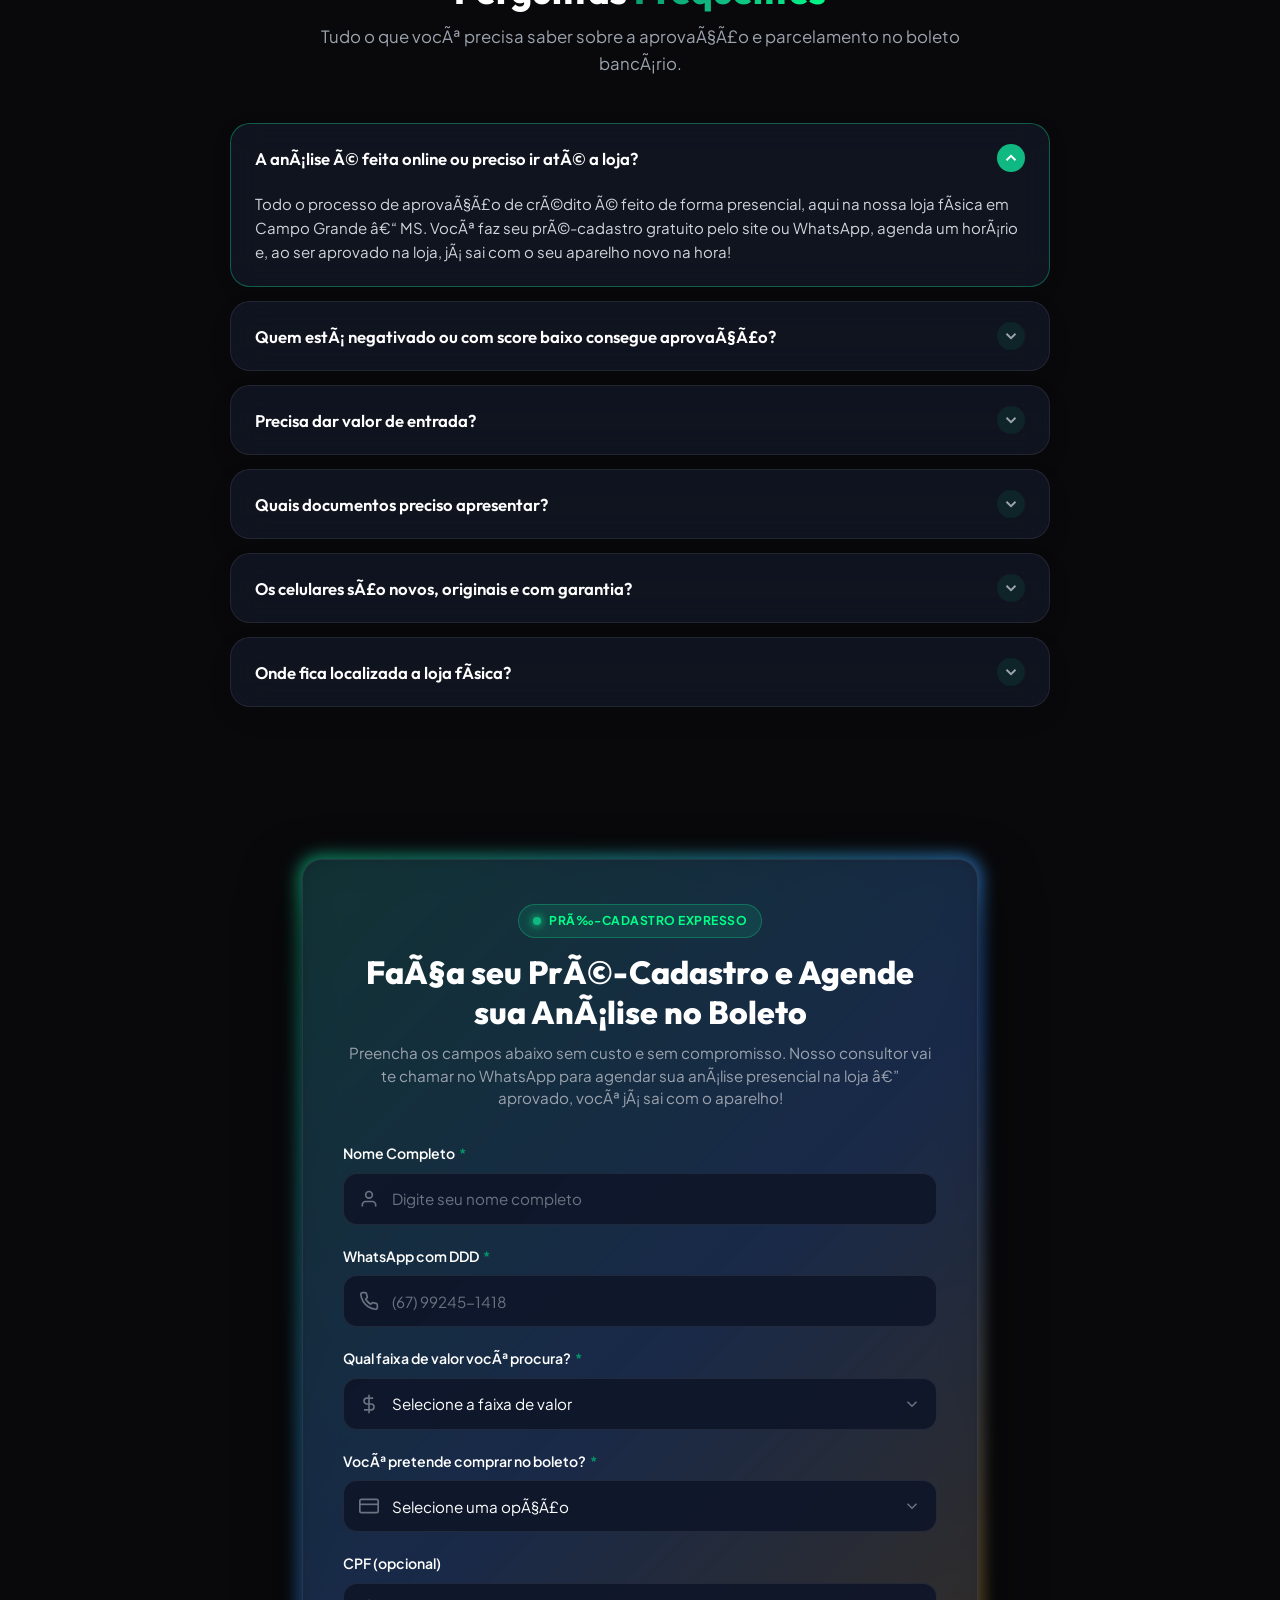
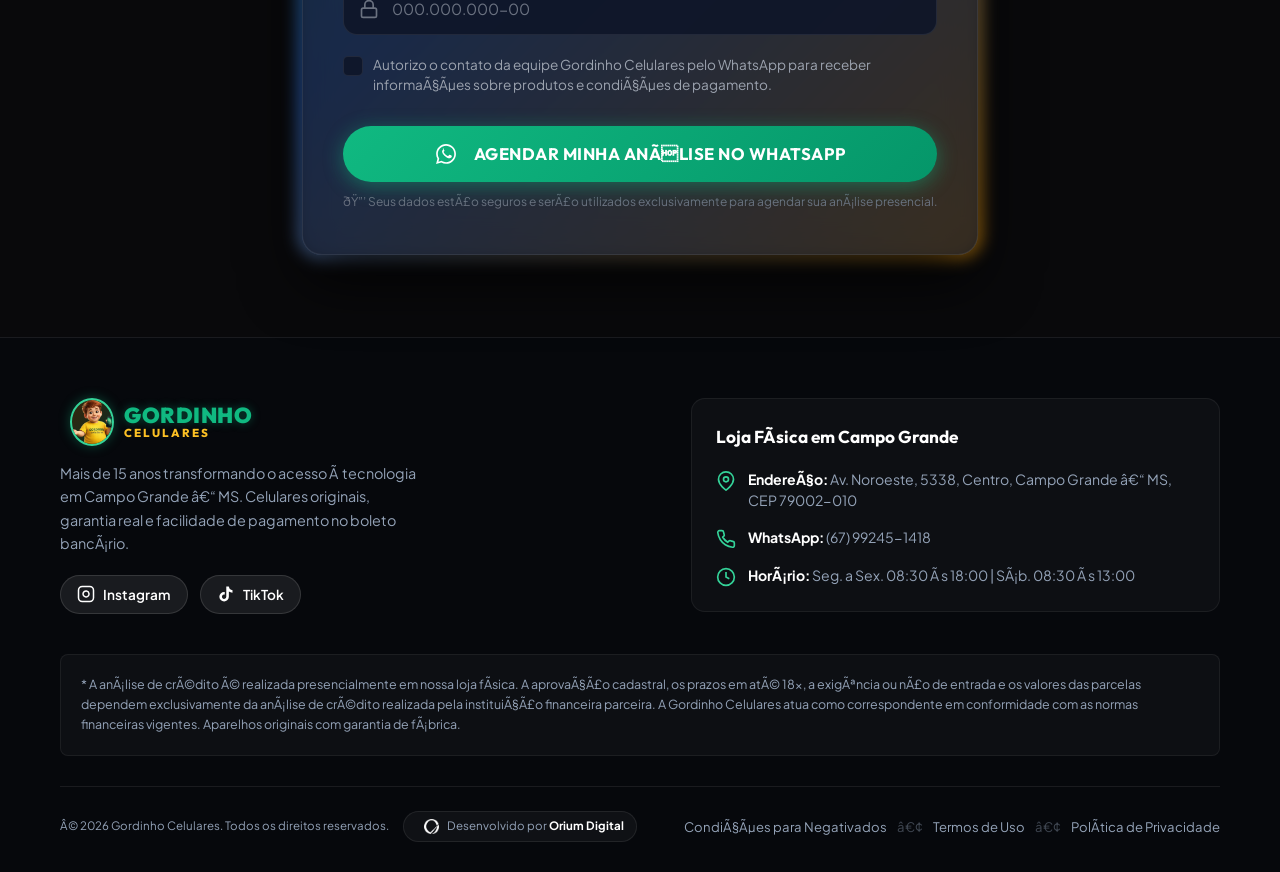
==== commit 6dd4430f: "feat: implement comprehensive SEO enhancements, including sitemap, robots.txt, schema markup, meta t" ====
--- a/index.html
+++ b/index.html
@@ -35,32 +35,294 @@
 
   <meta charset="UTF-8">
   <meta name="viewport" content="width=device-width, initial-scale=1.0, maximum-scale=5.0">
-  <title>Gordinho Celulares | Celulares Androids em até 18x no Boleto Bancário Sem Cartão</title>
+  
+  <!-- Título e Descrição Otimizados para Intenção de Busca no Google -->
+  <title>Gordinho Celulares Campo Grande | Celulares no Boleto em até 18x Sem Cartão</title>
   <meta name="description"
-    content="Compre seu Celular Android original parcelado no Boleto Bancário em Campo Grande - MS. Sem precisar de limite no cartão. Faça seu pré-cadastro e agende sua análise presencial, inclusive para negativados!">
+    content="Compre Celular Android no Boleto Bancário em Campo Grande - MS. Em até 18x sem limite de cartão e facilidade p/ negativados na loja física da Av. Noroeste. Faça seu pré-cadastro!">
   <meta name="keywords"
-    content="celulares androids no boleto, celular no boleto, xiaomi no boleto, realme no boleto, gordinho celulares campo grande, celular carnê campo grande ms, celular parcelado sem cartao">
+    content="gordinho celulares campo grande, celular no boleto campo grande ms, celular no boleto, comprar celular carne campo grande, celulares androids no boleto, xiaomi no boleto ms, realme campo grande boleto, celular parcelado sem cartao">
+  <meta name="author" content="Gordinho Celulares">
+  
+  <!-- Rastreamento e Indexação Avançada do Google -->
+  <link rel="canonical" href="https://www.gordinhocelularesoficial.com.br/">
+  <meta name="robots" content="index, follow, max-image-preview:large, max-snippet:-1, max-video-preview:-1">
+  <meta name="googlebot" content="index, follow, max-snippet:-1, max-image-preview:large, max-video-preview:-1">
+  <meta name="bingbot" content="index, follow, max-snippet:-1, max-image-preview:large">
+
+  <!-- SEO Local e Geo-Tags para Campo Grande - MS -->
+  <meta name="geo.region" content="BR-MS">
+  <meta name="geo.placename" content="Campo Grande">
+  <meta name="geo.position" content="-20.4578;-54.6198">
+  <meta name="ICBM" content="-20.4578, -54.6198">
 
   <!-- Open Graph / WhatsApp / Facebook -->
   <meta property="og:type" content="website">
-  <meta property="og:title" content="Gordinho Celulares - Celulares Androids no Boleto Bancário">
+  <meta property="og:url" content="https://www.gordinhocelularesoficial.com.br/">
+  <meta property="og:site_name" content="Gordinho Celulares">
+  <meta property="og:title" content="Gordinho Celulares Campo Grande | Celulares no Boleto em até 18x">
   <meta property="og:description"
-    content="Seu celular novo em até 18x no boleto sem limite de cartão. Faça seu pré-cadastro e agende sua análise presencial na loja!">
-  <meta property="og:image" content="./Gordinho+influencer.png">
+    content="Seu celular novo em até 18x no boleto sem usar limite de cartão de crédito. Loja física com mais de 15 anos no Centro de Campo Grande – MS!">
+  <meta property="og:image" content="https://www.gordinhocelularesoficial.com.br/Gordinho+influencer.webp">
+  <meta property="og:image:width" content="1200">
+  <meta property="og:image:height" content="630">
+  <meta property="og:image:alt" content="Gordinho Celulares - Loja Física de Celulares no Boleto em Campo Grande MS">
   <meta property="og:locale" content="pt_BR">
   <meta name="theme-color" content="#09090b" id="meta-theme-color">
 
-  <!-- Favicon -->
+  <!-- Twitter Card -->
+  <meta name="twitter:card" content="summary_large_image">
+  <meta name="twitter:title" content="Gordinho Celulares Campo Grande | Celulares no Boleto em até 18x">
+  <meta name="twitter:description"
+    content="Compre seu celular novo no boleto sem limite de cartão em Campo Grande - MS. 15 anos de tradição na Av. Noroeste!">
+  <meta name="twitter:image" content="https://www.gordinhocelularesoficial.com.br/Gordinho+influencer.webp">
+
+  <!-- Favicons e Ícones -->
+  <link rel="icon" type="image/webp" href="./mascote_avatar.webp">
   <link rel="icon" type="image/png" href="./mascote_avatar.png">
-
-  <!-- Google Fonts: Outfit & Plus Jakarta Sans -->
+  <link rel="apple-touch-icon" href="./mascote_avatar.png">
+
+  <!-- Preconnect e Otimização de Fontes -->
   <link rel="preconnect" href="https://fonts.googleapis.com">
   <link rel="preconnect" href="https://fonts.gstatic.com" crossorigin>
   <link
     href="https://fonts.googleapis.com/css2?family=Outfit:wght@400;500;600;700;800;900&family=Plus+Jakarta+Sans:wght@400;500;600;700;800&display=swap"
     rel="stylesheet">
 
+  <!-- Preload da Imagem Principal do Hero (LCP Core Web Vitals) -->
+  <link rel="preload" as="image" href="./Logo_cropped.webp" type="image/webp" fetchpriority="high">
+
   <link rel="stylesheet" href="styles.css">
+
+  <!-- Dados Estruturados Schema.org (JSON-LD) para Rich Snippets no Google -->
+  <script type="application/ld+json">
+  {
+    "@context": "https://schema.org",
+    "@graph": [
+      {
+        "@type": ["LocalBusiness", "ElectronicsStore"],
+        "@id": "https://www.gordinhocelularesoficial.com.br/#store",
+        "name": "Gordinho Celulares",
+        "alternateName": [
+          "Gordinho Celulares Campo Grande",
+          "Gordinho Celulares CG",
+          "Gordinho Celulares Oficial"
+        ],
+        "url": "https://www.gordinhocelularesoficial.com.br/",
+        "logo": "https://www.gordinhocelularesoficial.com.br/mascote_avatar.webp",
+        "image": [
+          "https://www.gordinhocelularesoficial.com.br/Gordinho+influencer.webp",
+          "https://www.gordinhocelularesoficial.com.br/Logo_cropped.webp"
+        ],
+        "description": "Loja física de referência há mais de 15 anos em Campo Grande - MS especializada em venda de celulares Android (Xiaomi, Realme, Poco) parcelados em até 18x no boleto bancário sem necessidade de cartão de crédito e com facilidade para negativados.",
+        "telephone": "+55-67-99245-1418",
+        "priceRange": "$$",
+        "currenciesAccepted": "BRL",
+        "paymentAccepted": "Boleto Bancário, Cartão de Crédito, Pix, Dinheiro",
+        "address": {
+          "@type": "PostalAddress",
+          "streetAddress": "Av. Noroeste, 5338",
+          "addressLocality": "Campo Grande",
+          "addressRegion": "MS",
+          "postalCode": "79002-010",
+          "addressCountry": "BR"
+        },
+        "geo": {
+          "@type": "GeoCoordinates",
+          "latitude": -20.4578,
+          "longitude": -54.6198
+        },
+        "openingHoursSpecification": [
+          {
+            "@type": "OpeningHoursSpecification",
+            "dayOfWeek": ["Monday", "Tuesday", "Wednesday", "Thursday", "Friday"],
+            "opens": "08:30",
+            "closes": "18:00"
+          },
+          {
+            "@type": "OpeningHoursSpecification",
+            "dayOfWeek": ["Saturday"],
+            "opens": "08:30",
+            "closes": "13:00"
+          }
+        ],
+        "sameAs": [
+          "https://www.instagram.com/gordinhocelularesoficialcg",
+          "https://www.tiktok.com/@gordinhocelularess"
+        ],
+        "aggregateRating": {
+          "@type": "AggregateRating",
+          "ratingValue": "4.9",
+          "reviewCount": "127",
+          "bestRating": "5",
+          "worstRating": "1"
+        }
+      },
+      {
+        "@type": "WebSite",
+        "@id": "https://www.gordinhocelularesoficial.com.br/#website",
+        "url": "https://www.gordinhocelularesoficial.com.br/",
+        "name": "Gordinho Celulares",
+        "publisher": {
+          "@id": "https://www.gordinhocelularesoficial.com.br/#store"
+        },
+        "inLanguage": "pt-BR"
+      },
+      {
+        "@type": "FAQPage",
+        "@id": "https://www.gordinhocelularesoficial.com.br/#faq",
+        "mainEntity": [
+          {
+            "@type": "Question",
+            "name": "A análise é feita online ou preciso ir até a loja?",
+            "acceptedAnswer": {
+              "@type": "Answer",
+              "text": "Todo o processo de aprovação de crédito é feito de forma presencial, aqui na nossa loja física em Campo Grande – MS. Você faz seu pré-cadastro gratuito pelo site ou WhatsApp, agenda um horário e, ao ser aprovado na loja, já sai com o seu aparelho novo na hora!"
+            }
+          },
+          {
+            "@type": "Question",
+            "name": "Quem está negativado ou com score baixo consegue aprovação?",
+            "acceptedAnswer": {
+              "@type": "Answer",
+              "text": "Sim! Nossa instituição financeira parceira é especializada em aparelhos Android e possui critérios flexíveis que avaliam outras variáveis além do score. Mesmo com restrição no SPC ou Serasa, vale a pena fazer seu pré-cadastro gratuito e vir até a loja consultar a sua liberação."
+            }
+          },
+          {
+            "@type": "Question",
+            "name": "Precisa dar valor de entrada?",
+            "acceptedAnswer": {
+              "@type": "Answer",
+              "text": "A necessidade ou valor da entrada depende da análise individual do seu perfil cadastral, feita presencialmente na loja. Em diversos casos a entrada é mínima ou bastante acessível. Fazendo seu pré-cadastro, nossa equipe já te chama para agendar e informar as opções disponíveis para o seu CPF."
+            }
+          },
+          {
+            "@type": "Question",
+            "name": "Quais documentos preciso apresentar?",
+            "acceptedAnswer": {
+              "@type": "Answer",
+              "text": "O processo é ultra simples: basta apresentar, na loja, um documento oficial com foto (RG ou CNH atualizada) e dados básicos para consulta de crédito. Não é necessário levar holerite ou pilhas de papelada."
+            }
+          },
+          {
+            "@type": "Question",
+            "name": "Os celulares são novos, originais e com garantia?",
+            "acceptedAnswer": {
+              "@type": "Answer",
+              "text": "Sim, com certeza! Na Gordinho Celulares trabalhamos exclusivamente com aparelhos 100% originais de fábrica, lacrados na caixa com todos os acessórios e com garantia total da loja e do fabricante. Você abre a caixa e testa tudo na hora."
+            }
+          },
+          {
+            "@type": "Question",
+            "name": "Onde fica localizada a loja física?",
+            "acceptedAnswer": {
+              "@type": "Answer",
+              "text": "Nossa loja física fica estrategicamente localizada no Centro de Campo Grande – MS, na Avenida Noroeste, 5338 (Centro). Contamos com equipe pronta para lhe receber de braços abertos!"
+            }
+          }
+        ]
+      },
+      {
+        "@type": "ItemList",
+        "name": "Celulares Android em Destaque no Boleto Bancário",
+        "itemListElement": [
+          {
+            "@type": "ListItem",
+            "position": 1,
+            "item": {
+              "@type": "Product",
+              "name": "Xiaomi Redmi Note 15",
+              "image": "https://www.gordinhocelularesoficial.com.br/modelos/RedmiNote15.webp",
+              "description": "Xiaomi Redmi Note 15 com câmera de 108MP, bateria gigante de 6.000mAh e tela AMOLED FHD+ de 6,77 polegadas.",
+              "brand": {
+                "@type": "Brand",
+                "name": "Xiaomi"
+              },
+              "offers": {
+                "@type": "Offer",
+                "priceCurrency": "BRL",
+                "price": "1499.00",
+                "availability": "https://schema.org/InStock",
+                "seller": {
+                  "@id": "https://www.gordinhocelularesoficial.com.br/#store"
+                }
+              }
+            }
+          },
+          {
+            "@type": "ListItem",
+            "position": 2,
+            "item": {
+              "@type": "Product",
+              "name": "Xiaomi Poco C81 Pro",
+              "image": "https://www.gordinhocelularesoficial.com.br/modelos/PocoC81PRo.webp",
+              "description": "Xiaomi Poco C81 Pro com processador Octa-Core turbo ágil, câmera dupla AI 13MP e bateria de 5.000mAh.",
+              "brand": {
+                "@type": "Brand",
+                "name": "POCO"
+              },
+              "offers": {
+                "@type": "Offer",
+                "priceCurrency": "BRL",
+                "price": "1099.00",
+                "availability": "https://schema.org/InStock",
+                "seller": {
+                  "@id": "https://www.gordinhocelularesoficial.com.br/#store"
+                }
+              }
+            }
+          },
+          {
+            "@type": "ListItem",
+            "position": 3,
+            "item": {
+              "@type": "Product",
+              "name": "Realme C85 Ultra",
+              "image": "https://www.gordinhocelularesoficial.com.br/modelos/RealmeC85.webp",
+              "description": "Realme C85 Ultra com super bateria de 7.000mAh, carga turbo de 45W, certificação IP69 Pro e tela 144Hz.",
+              "brand": {
+                "@type": "Brand",
+                "name": "Realme"
+              },
+              "offers": {
+                "@type": "Offer",
+                "priceCurrency": "BRL",
+                "price": "1399.00",
+                "availability": "https://schema.org/InStock",
+                "seller": {
+                  "@id": "https://www.gordinhocelularesoficial.com.br/#store"
+                }
+              }
+            }
+          },
+          {
+            "@type": "ListItem",
+            "position": 4,
+            "item": {
+              "@type": "Product",
+              "name": "Realme P4 Power 5G",
+              "image": "https://www.gordinhocelularesoficial.com.br/modelos/RealmePower.webp",
+              "description": "Realme P4 Power 5G com bateria titânica de 10.001 mAh, processador 5G Dimensity 7400 e câmera Sony OIS 50MP.",
+              "brand": {
+                "@type": "Brand",
+                "name": "Realme"
+              },
+              "offers": {
+                "@type": "Offer",
+                "priceCurrency": "BRL",
+                "price": "1899.00",
+                "availability": "https://schema.org/InStock",
+                "seller": {
+                  "@id": "https://www.gordinhocelularesoficial.com.br/#store"
+                }
+              }
+            }
+          }
+        ]
+      }
+    ]
+  }
+  </script>
 </head>
 
 <body class="bg-dark text-light antialiased selection:bg-emerald-500 selection:text-black">
@@ -88,8 +350,10 @@
     <div class="container header-container">
       <a href="#inicio" class="brand-link" aria-label="Gordinho Celulares Página Inicial">
         <div class="brand-badge-box">
-          <img src="./mascote_avatar.png" alt="Mascote Gordinho Celulares" class="brand-mascote-avatar" width="46"
-            height="52">
+          <picture>
+            <source srcset="./mascote_avatar.webp" type="image/webp">
+            <img src="./mascote_avatar.png" alt="Mascote Gordinho Celulares Campo Grande" class="brand-mascote-avatar" width="46" height="52" decoding="async">
+          </picture>
           <div class="brand-text-block">
             <span class="brand-name-top">GORDINHO</span>
             <span class="brand-name-sub">CELULARES</span>
@@ -215,14 +479,21 @@
 
             <div class="hero-montage-wrapper">
               <div class="mascote-hero-box">
-                <img src="./Logo_cropped.png" alt="Mascote Gordinho Celulares" class="mascote-hero-img" width="310">
+                <picture>
+                  <source srcset="./Logo_cropped.webp" type="image/webp">
+                  <img src="./Logo_cropped.png" alt="Mascote Oficial Gordinho Celulares Campo Grande" class="mascote-hero-img" width="310" height="541" fetchpriority="high" decoding="async">
+                </picture>
               </div>
 
               <div class="phones-montage-side">
-                <img src="./modelos/RedmiNote15.png" alt="Xiaomi Redmi Note 15 no Boleto" class="phone-img phone-front"
-                  width="180">
-                <img src="./modelos/PocoC81PRo.png" alt="Xiaomi Poco C81 Pro no Boleto" class="phone-img phone-back"
-                  width="165">
+                <picture>
+                  <source srcset="./modelos/RedmiNote15.webp" type="image/webp">
+                  <img src="./modelos/RedmiNote15.png" alt="Xiaomi Redmi Note 15 no Boleto em Campo Grande" class="phone-img phone-front" width="180" height="214" fetchpriority="high" decoding="async">
+                </picture>
+                <picture>
+                  <source srcset="./modelos/PocoC81PRo.webp" type="image/webp">
+                  <img src="./modelos/PocoC81PRo.png" alt="Xiaomi Poco C81 Pro no Boleto em Campo Grande" class="phone-img phone-back" width="165" height="211" decoding="async">
+                </picture>
               </div>
             </div>
 
@@ -362,8 +633,10 @@
             <div class="product-badge badge-popular">🔥 Mais Vendido</div>
             <div class="product-image-box">
               <div class="product-pedestal-glow"></div>
-              <img src="./modelos/RedmiNote15.png" alt="Xiaomi Redmi Note 15 no boleto" class="product-img"
-                loading="lazy">
+              <picture>
+                <source srcset="./modelos/RedmiNote15.webp" type="image/webp">
+                <img src="./modelos/RedmiNote15.png" alt="Xiaomi Redmi Note 15 parcelado no boleto bancário" class="product-img" width="300" height="357" loading="lazy" decoding="async">
+              </picture>
               <span class="brand-chip brand-chip-xiaomi">XIAOMI</span>
             </div>
             <div class="product-info">
@@ -416,8 +689,10 @@
             <div class="product-badge badge-power">⚡ Máxima Potência</div>
             <div class="product-image-box">
               <div class="product-pedestal-glow"></div>
-              <img src="./modelos/PocoC81PRo.png" alt="Xiaomi Poco C81 Pro no boleto" class="product-img"
-                loading="lazy">
+              <picture>
+                <source srcset="./modelos/PocoC81PRo.webp" type="image/webp">
+                <img src="./modelos/PocoC81PRo.png" alt="Xiaomi Poco C81 Pro parcelado no boleto bancário" class="product-img" width="300" height="383" loading="lazy" decoding="async">
+              </picture>
               <span class="brand-chip brand-chip-poco">POCO</span>
             </div>
             <div class="product-info">
@@ -471,7 +746,10 @@
             <div class="product-badge badge-value">💎 Melhor Custo-Benefício</div>
             <div class="product-image-box">
               <div class="product-pedestal-glow"></div>
-              <img src="./modelos/RealmeC85.png" alt="Realme C85 no boleto" class="product-img" loading="lazy">
+              <picture>
+                <source srcset="./modelos/RealmeC85.webp" type="image/webp">
+                <img src="./modelos/RealmeC85.png" alt="Realme C85 Ultra parcelado em até 18x no boleto" class="product-img" width="300" height="325" loading="lazy" decoding="async">
+              </picture>
               <span class="brand-chip brand-chip-realme">REALME</span>
             </div>
             <div class="product-info">
@@ -525,8 +803,10 @@
             <div class="product-badge badge-luxury">👑 Linha Luxo 5G</div>
             <div class="product-image-box">
               <div class="product-pedestal-glow"></div>
-              <img src="./modelos/RealmePower.png" alt="Realme P4 Power 5G no boleto" class="product-img"
-                loading="lazy">
+              <picture>
+                <source srcset="./modelos/RealmePower.webp" type="image/webp">
+                <img src="./modelos/RealmePower.png" alt="Realme P4 Power 5G no boleto sem cartão de crédito" class="product-img" width="300" height="336" loading="lazy" decoding="async">
+              </picture>
               <span class="brand-chip brand-chip-realme-pro">REALME 5G</span>
             </div>
             <div class="product-info">
@@ -681,8 +961,10 @@
             <!-- Coluna de Imagem / Loja Física Real com Influenciadora e Mascote -->
             <div class="authority-img-col">
               <div class="authority-img-wrapper">
-                <img src="./Gordinho+influencer.png" alt="Loja física Gordinho Celulares em Campo Grande MS"
-                  class="authority-photo" loading="lazy">
+                <picture>
+                  <source srcset="./Gordinho+influencer.webp" type="image/webp">
+                  <img src="./Gordinho+influencer.png" alt="Loja física da Gordinho Celulares na Avenida Noroeste em Campo Grande MS" class="authority-photo" width="600" height="400" loading="lazy" decoding="async">
+                </picture>
                 <div class="authority-badge-overlay">
                   <span class="badge-years">15+</span>
                   <span class="badge-label">Anos de Tradição em Campo Grande – MS</span>
@@ -1034,8 +1316,10 @@
         <!-- Coluna 1: Marca & Tradição -->
         <div class="footer-col footer-about">
           <div class="brand-badge-box footer-brand-box">
-            <img src="./mascote_avatar.png" alt="Mascote Gordinho Celulares" class="brand-mascote-avatar" width="46"
-              height="52">
+            <picture>
+              <source srcset="./mascote_avatar.webp" type="image/webp">
+              <img src="./mascote_avatar.png" alt="Mascote Gordinho Celulares Campo Grande MS" class="brand-mascote-avatar" width="46" height="52" loading="lazy" decoding="async">
+            </picture>
             <div class="brand-text-block">
               <span class="brand-name-top">GORDINHO</span>
               <span class="brand-name-sub">CELULARES</span>
@@ -1110,7 +1394,10 @@
           <p class="footer-copyright">© 2026 Gordinho Celulares. Todos os direitos reservados.</p>
           <a href="https://www.oriumdigital.com.br/" target="_blank" rel="noopener noreferrer"
             class="footer-credit-link" aria-label="Desenvolvido por Orium Digital">
-            <img src="./orium-icon.png" alt="" class="orium-logo" width="24" height="24" loading="lazy">
+            <picture>
+              <source srcset="./orium-icon.webp" type="image/webp">
+              <img src="./orium-icon.png" alt="Orium Digital" class="orium-logo" width="24" height="24" loading="lazy" decoding="async">
+            </picture>
             <span>Desenvolvido por <strong>Orium Digital</strong></span>
           </a>
         </div>
--- a/styles.css
+++ b/styles.css
@@ -124,6 +124,10 @@
   scroll-margin-top: 85px;
 }
 
+picture {
+  display: contents;
+}
+
 img {
   max-width: 100%;
   height: auto;
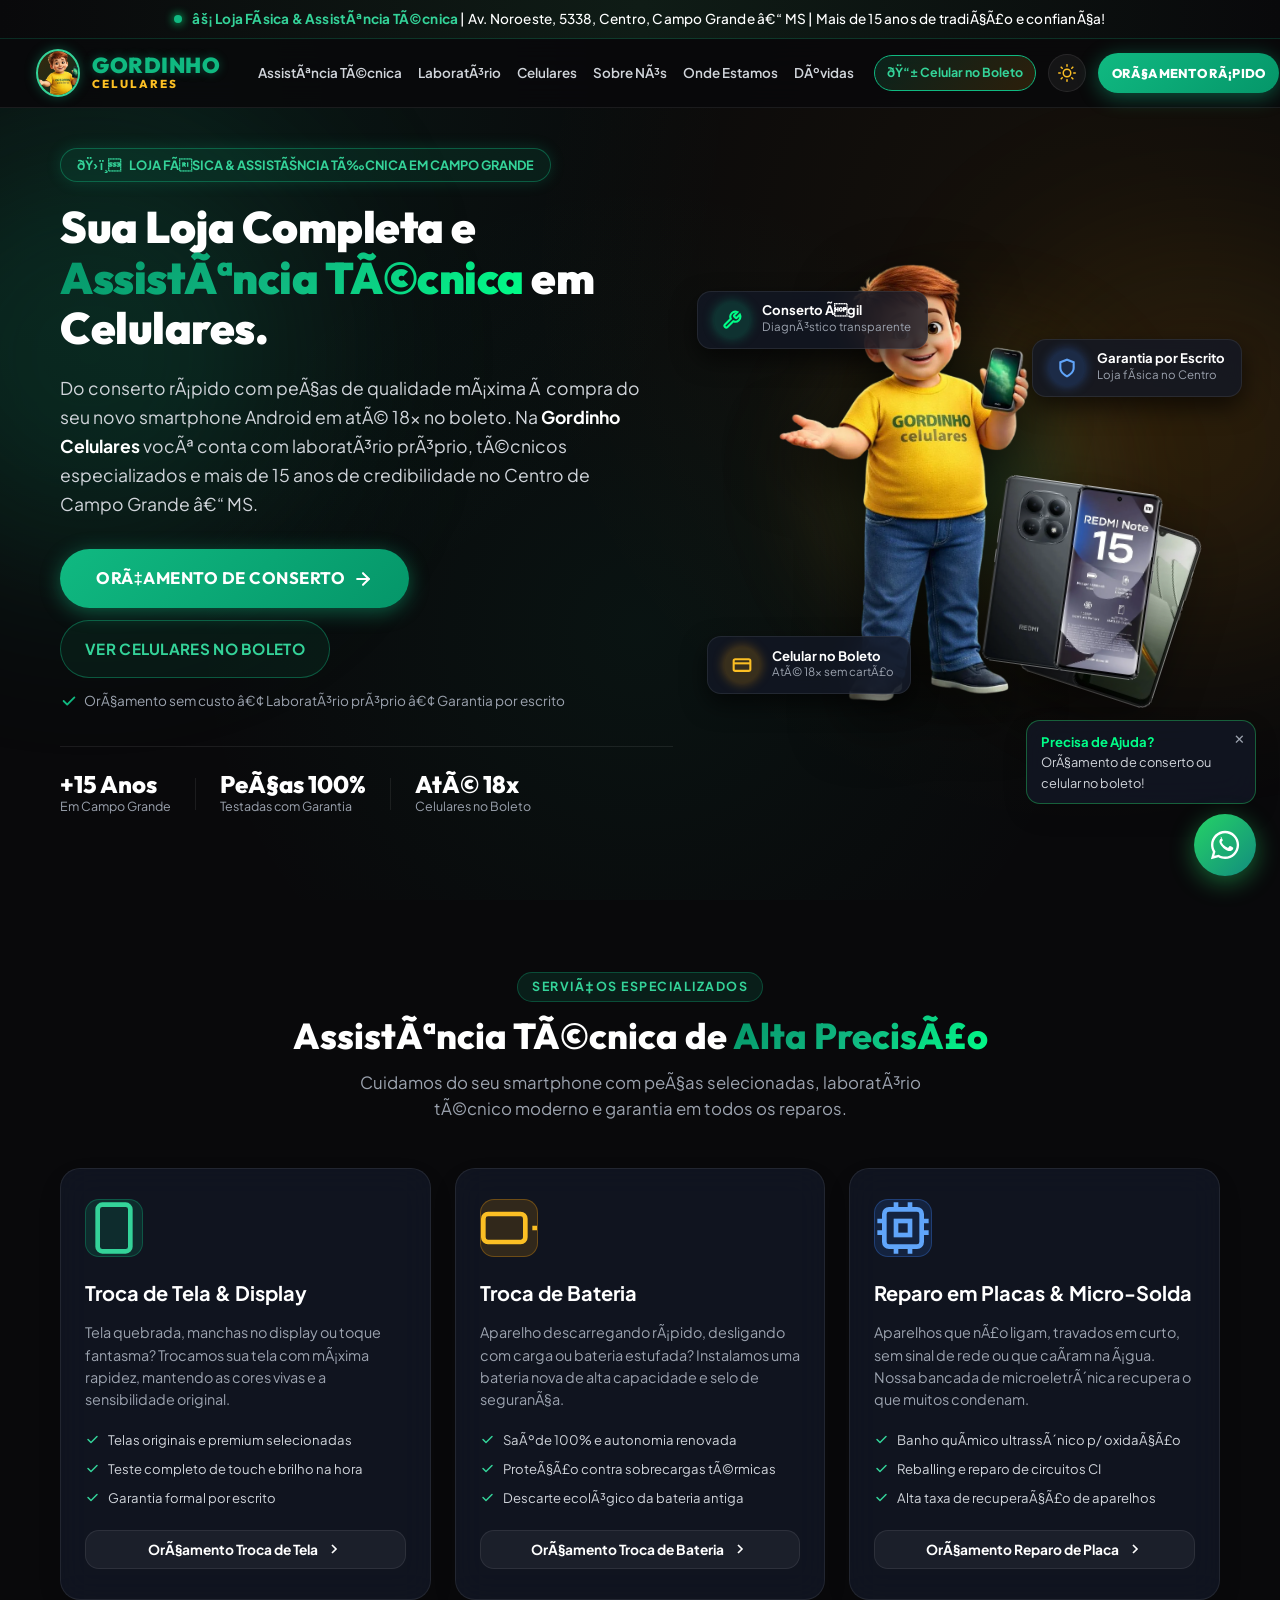
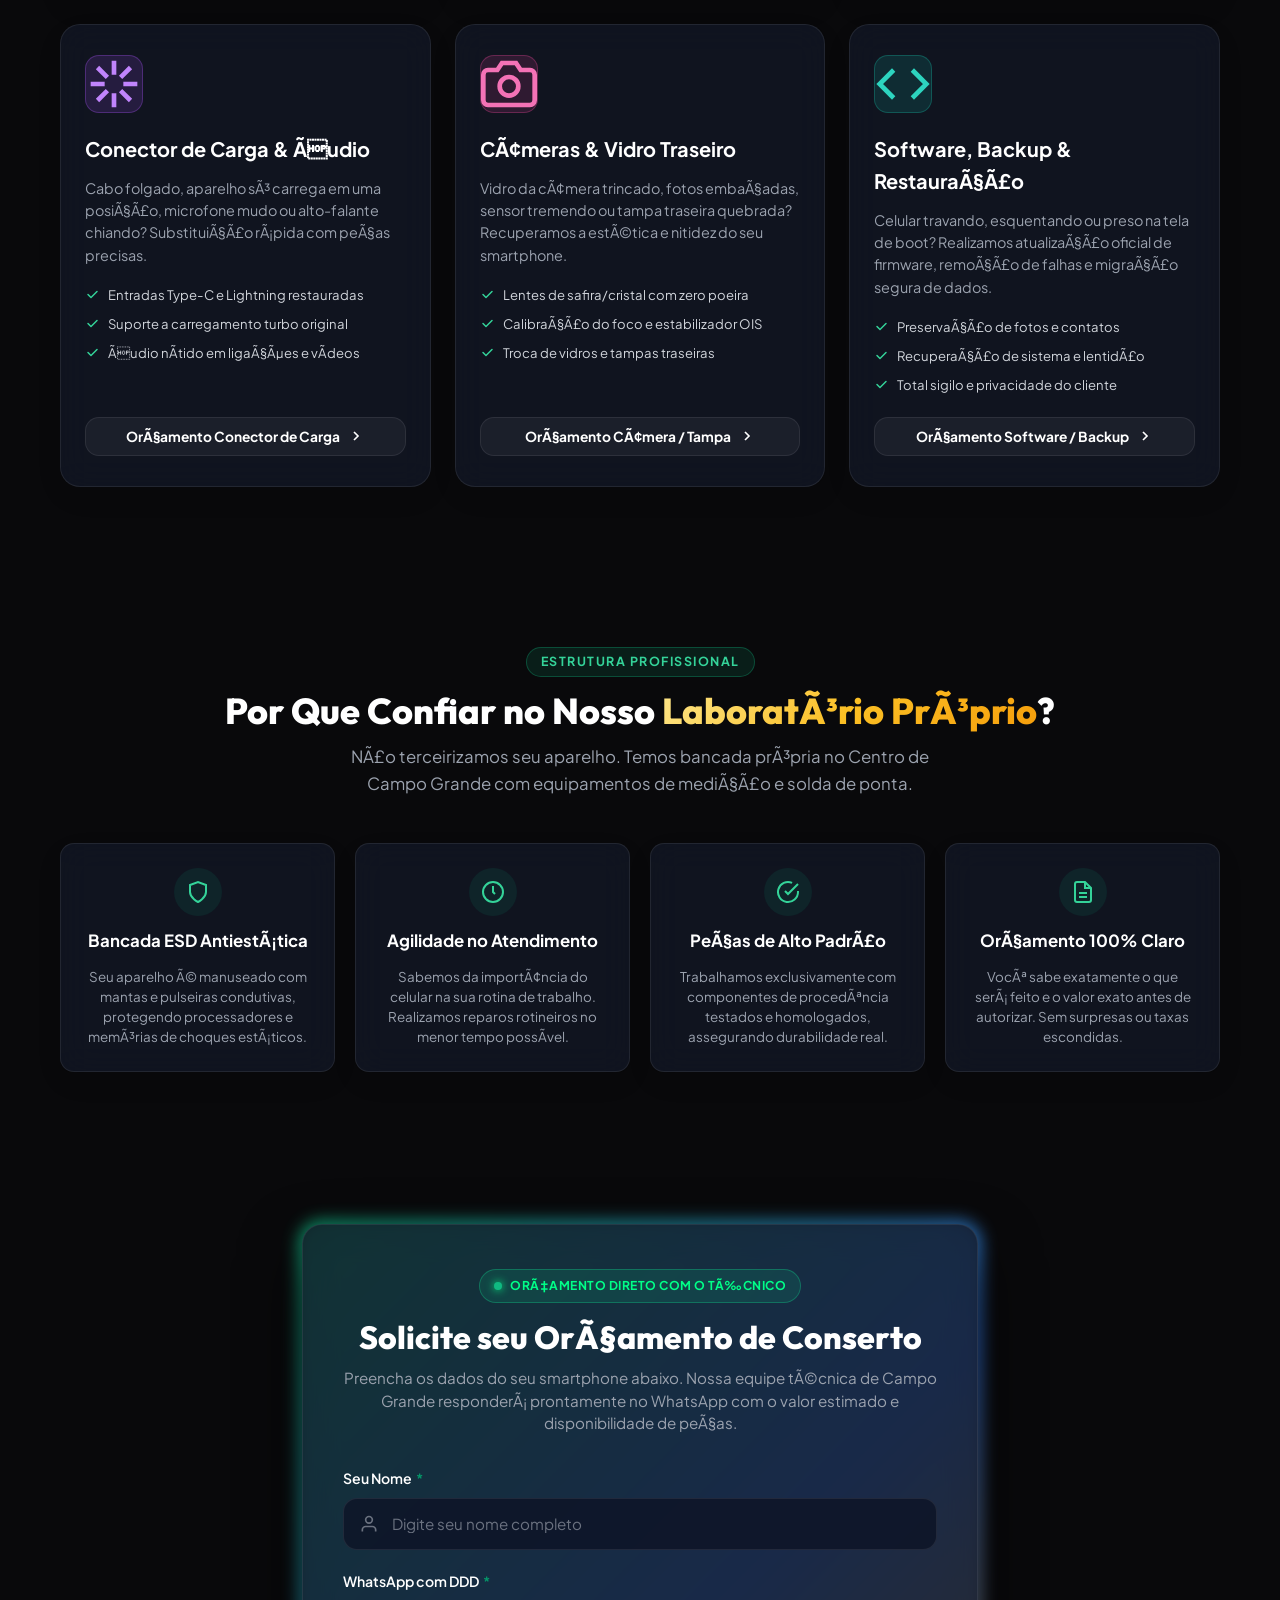
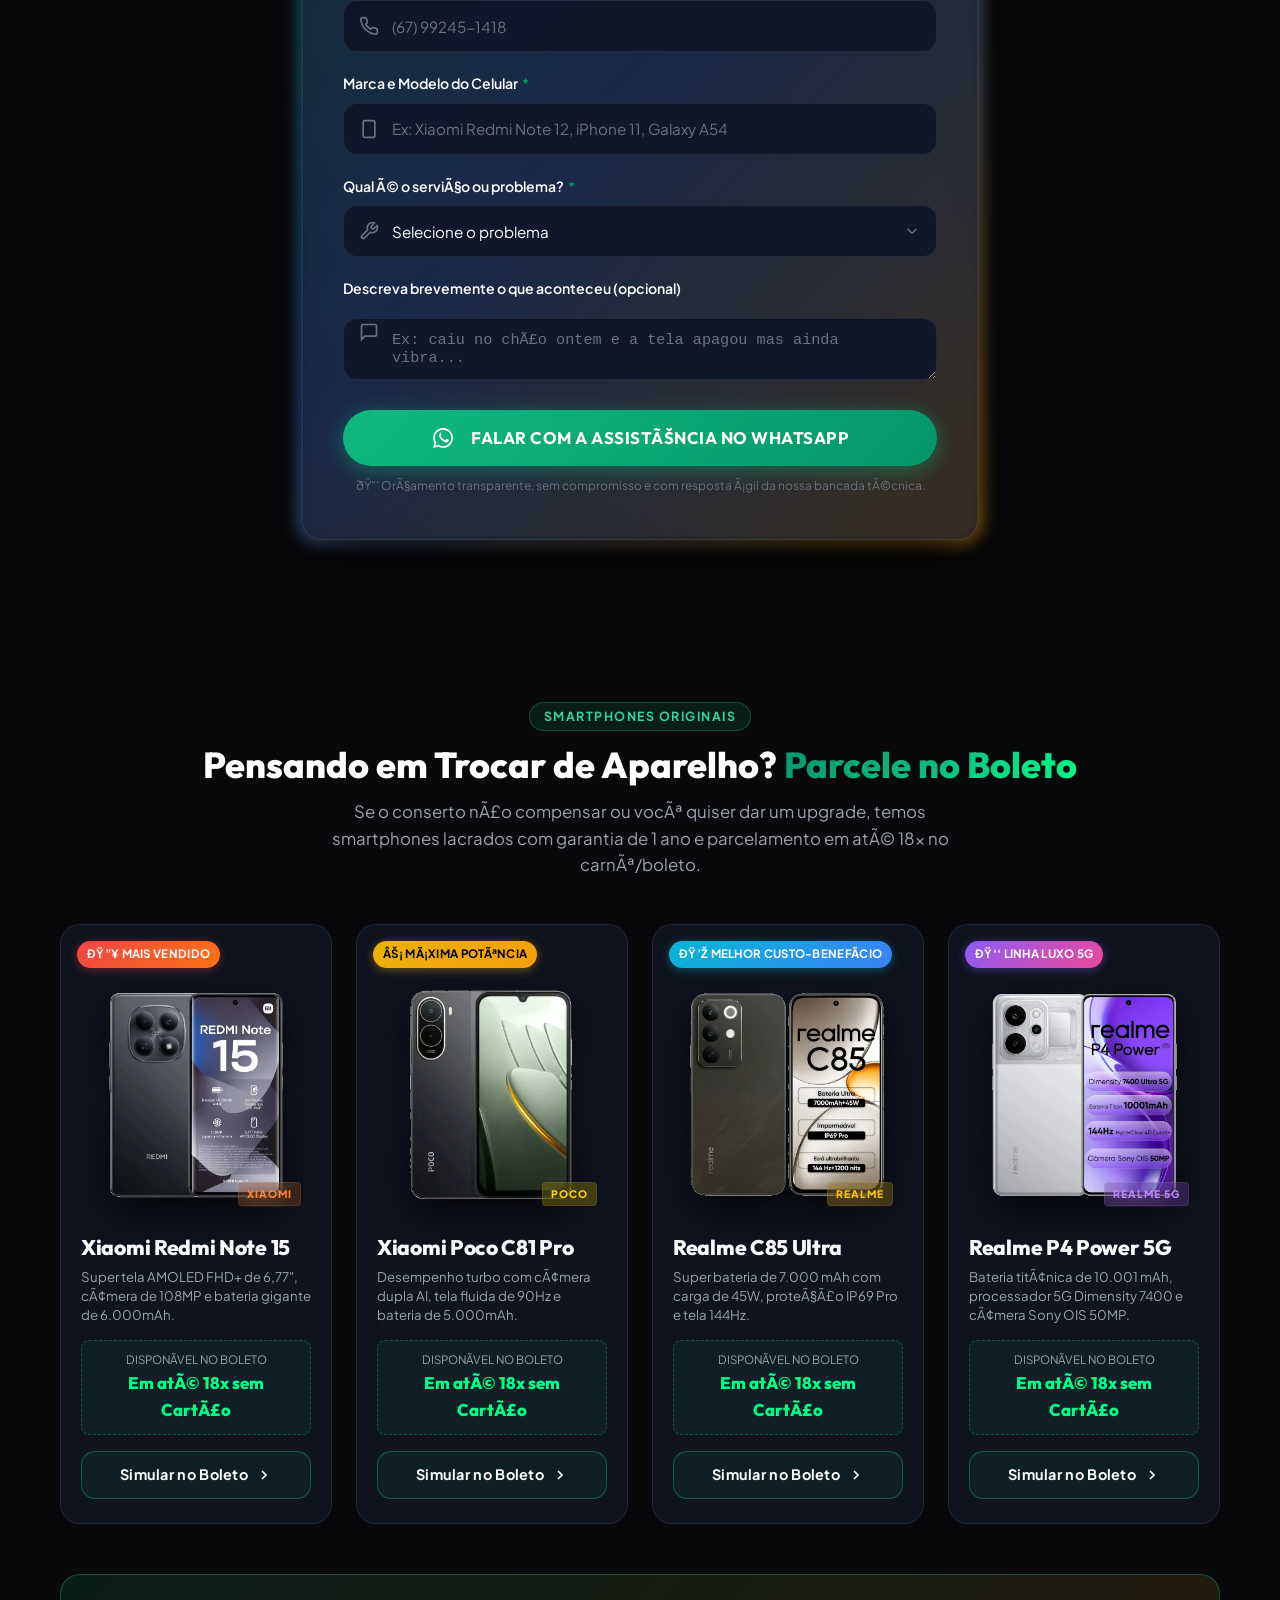
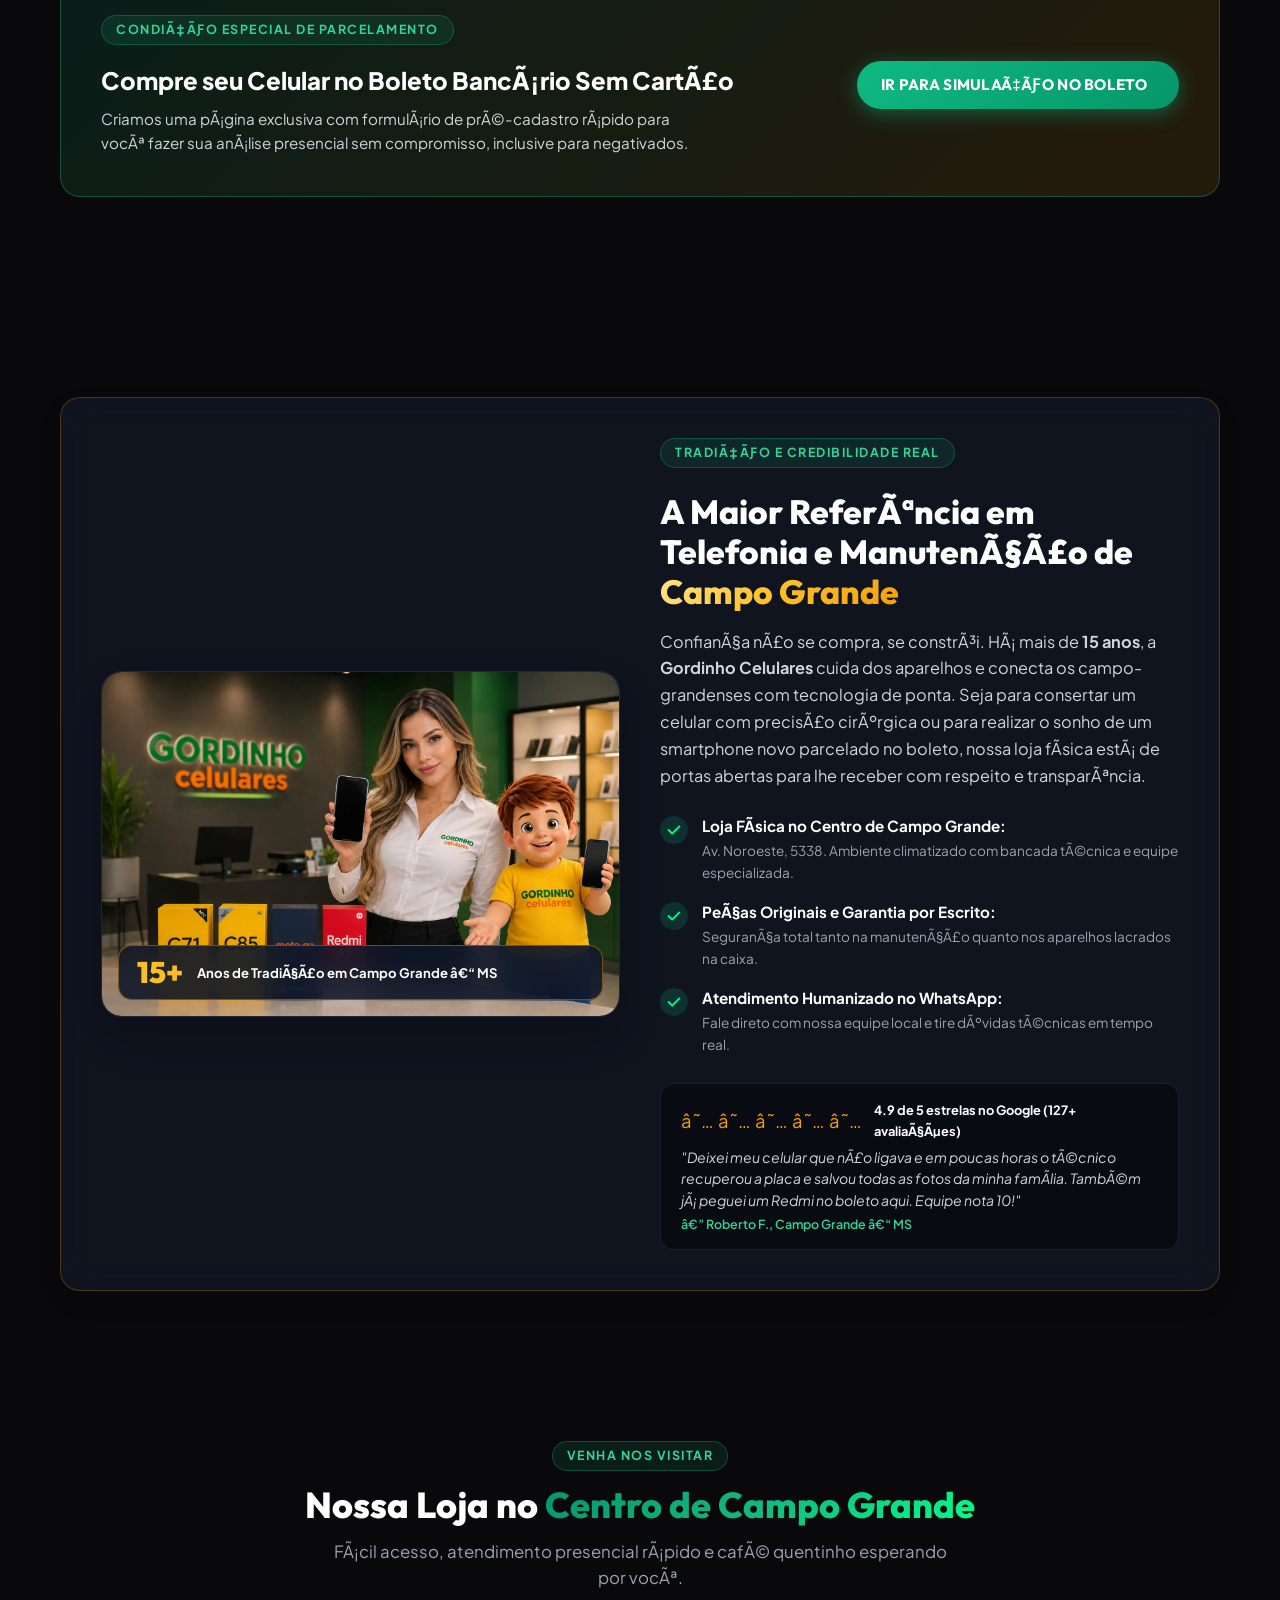
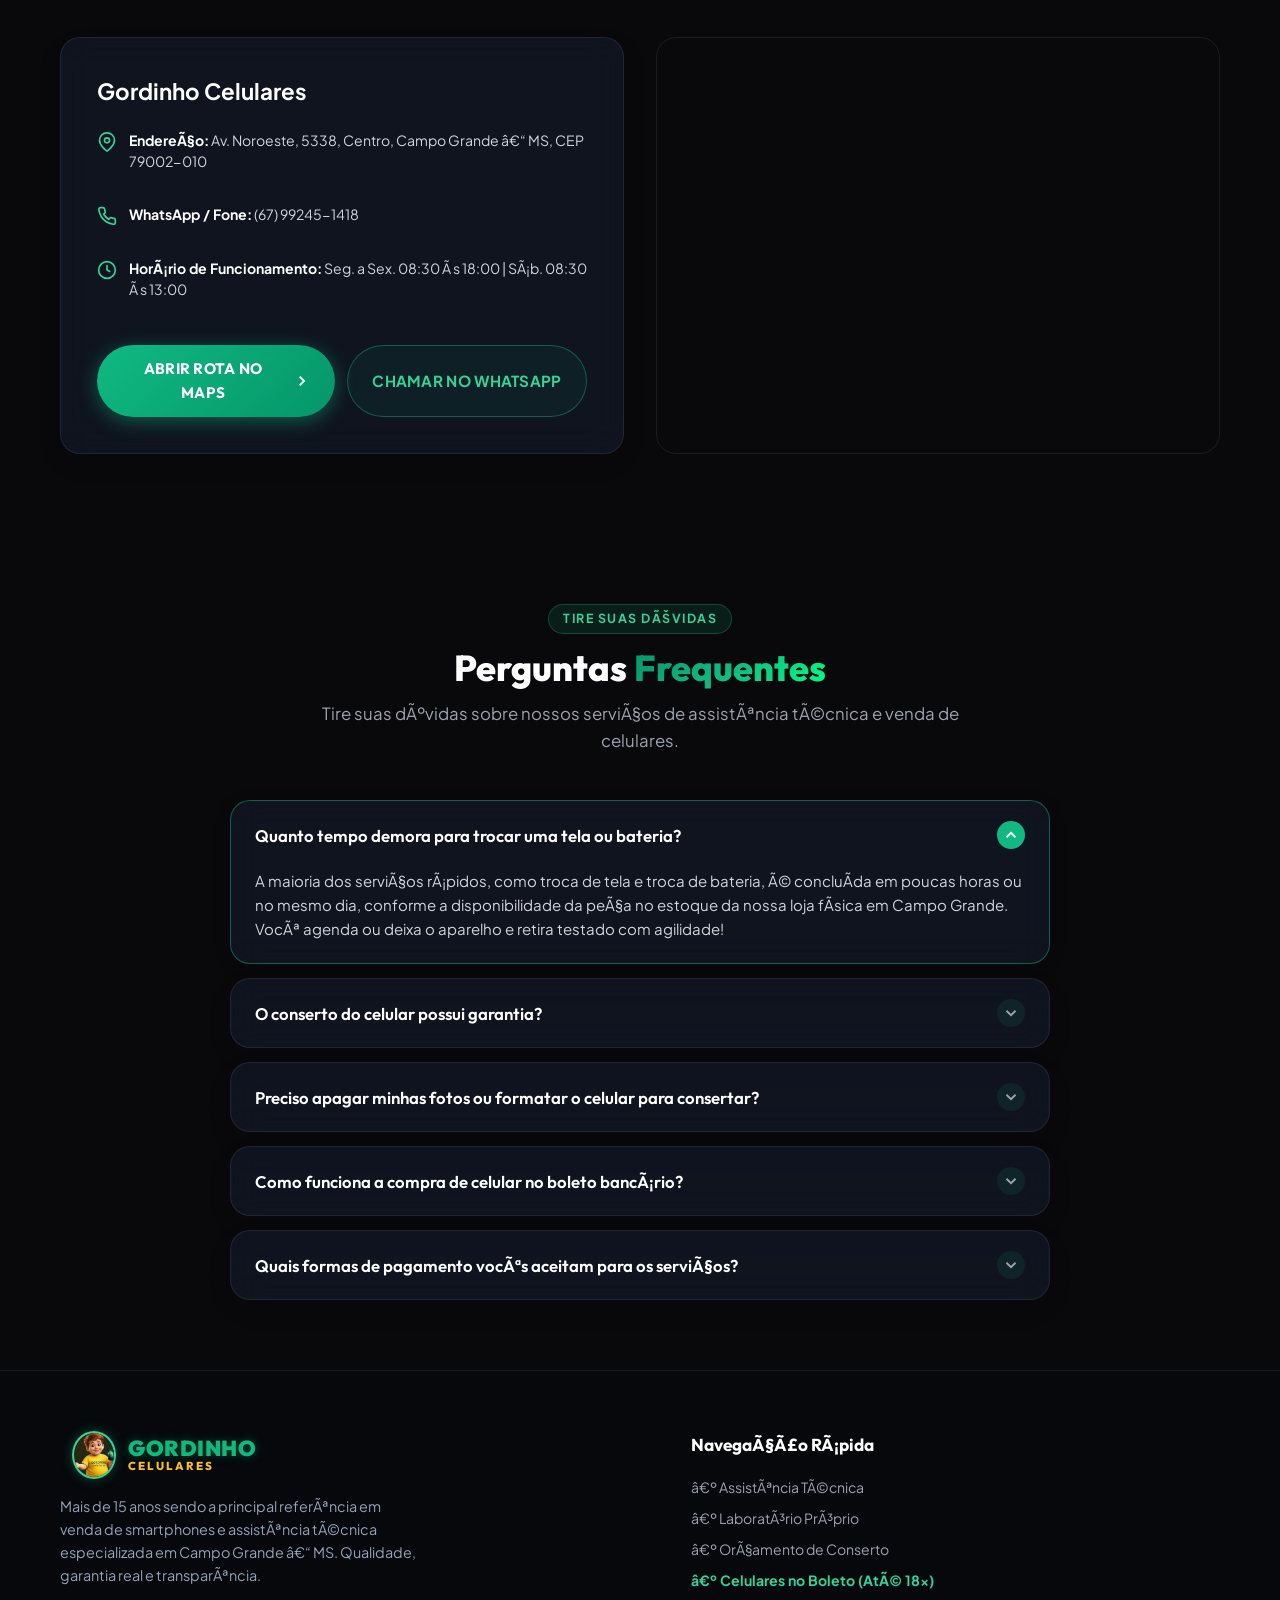
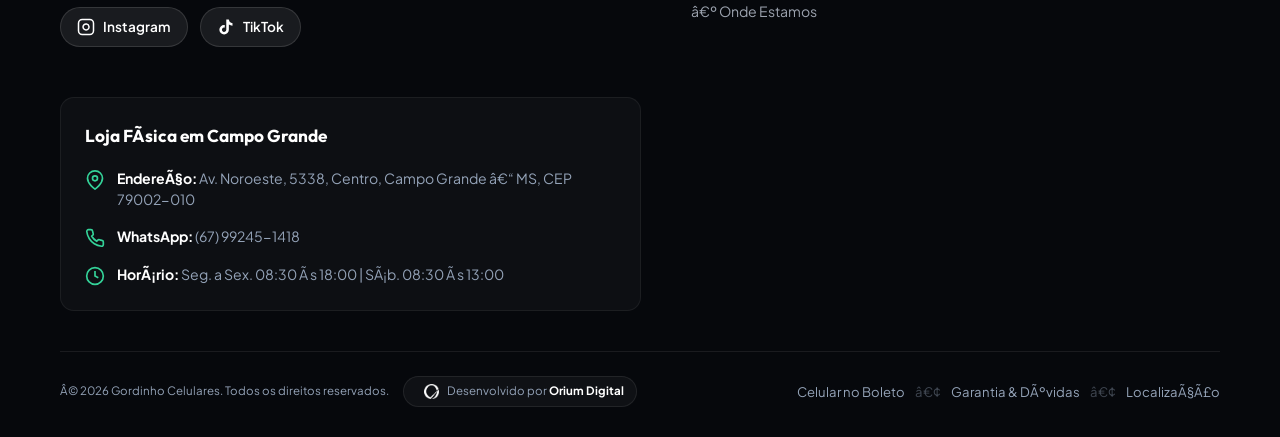
==== commit b77e4430: "feat: adicionar página de celular no boleto e seção de assistência técnica especializada" ====
--- a/index.html
+++ b/index.html
@@ -35,15 +35,15 @@
 
   <meta charset="UTF-8">
   <meta name="viewport" content="width=device-width, initial-scale=1.0, maximum-scale=5.0">
-  
-  <!-- Título e Descrição Otimizados para Intenção de Busca no Google -->
-  <title>Gordinho Celulares Campo Grande | Celulares no Boleto em até 18x Sem Cartão</title>
+
+  <!-- Título e Descrição Otimizados para Intenção de Busca Institucional no Google -->
+  <title>Gordinho Celulares Campo Grande | Loja & Assistência Técnica Especializada</title>
   <meta name="description"
-    content="Compre Celular Android no Boleto Bancário em Campo Grande - MS. Em até 18x sem limite de cartão e facilidade p/ negativados na loja física da Av. Noroeste. Faça seu pré-cadastro!">
+    content="Loja completa e assistência técnica especializada em celulares em Campo Grande - MS. Troca de tela, bateria, reparo de placa e celulares novos em até 18x no boleto. Solicite seu orçamento!">
   <meta name="keywords"
-    content="gordinho celulares campo grande, celular no boleto campo grande ms, celular no boleto, comprar celular carne campo grande, celulares androids no boleto, xiaomi no boleto ms, realme campo grande boleto, celular parcelado sem cartao">
+    content="assistencia tecnica celulares campo grande, conserto de celular campo grande ms, troca de tela celular campo grande, gordinho celulares campo grande, celulares no boleto campo grande ms, reparo de placa celular campo grande">
   <meta name="author" content="Gordinho Celulares">
-  
+
   <!-- Rastreamento e Indexação Avançada do Google -->
   <link rel="canonical" href="https://www.gordinhocelularesoficial.com.br/">
   <meta name="robots" content="index, follow, max-image-preview:large, max-snippet:-1, max-video-preview:-1">
@@ -60,21 +60,21 @@
   <meta property="og:type" content="website">
   <meta property="og:url" content="https://www.gordinhocelularesoficial.com.br/">
   <meta property="og:site_name" content="Gordinho Celulares">
-  <meta property="og:title" content="Gordinho Celulares Campo Grande | Celulares no Boleto em até 18x">
+  <meta property="og:title" content="Gordinho Celulares Campo Grande | Loja & Assistência Técnica Especializada">
   <meta property="og:description"
-    content="Seu celular novo em até 18x no boleto sem usar limite de cartão de crédito. Loja física com mais de 15 anos no Centro de Campo Grande – MS!">
+    content="Loja física há mais de 15 anos no Centro de Campo Grande. Conserto de celulares na hora, troca de tela, bateria, reparo de placas e smartphones em até 18x no boleto!">
   <meta property="og:image" content="https://www.gordinhocelularesoficial.com.br/Gordinho+influencer.webp">
   <meta property="og:image:width" content="1200">
   <meta property="og:image:height" content="630">
-  <meta property="og:image:alt" content="Gordinho Celulares - Loja Física de Celulares no Boleto em Campo Grande MS">
+  <meta property="og:image:alt" content="Loja Física e Assistência Técnica Gordinho Celulares em Campo Grande MS">
   <meta property="og:locale" content="pt_BR">
   <meta name="theme-color" content="#09090b" id="meta-theme-color">
 
   <!-- Twitter Card -->
   <meta name="twitter:card" content="summary_large_image">
-  <meta name="twitter:title" content="Gordinho Celulares Campo Grande | Celulares no Boleto em até 18x">
+  <meta name="twitter:title" content="Gordinho Celulares Campo Grande | Loja & Assistência Técnica">
   <meta name="twitter:description"
-    content="Compre seu celular novo no boleto sem limite de cartão em Campo Grande - MS. 15 anos de tradição na Av. Noroeste!">
+    content="Assistência técnica especializada e venda de celulares em até 18x no boleto em Campo Grande - MS. 15 anos na Av. Noroeste!">
   <meta name="twitter:image" content="https://www.gordinhocelularesoficial.com.br/Gordinho+influencer.webp">
 
   <!-- Favicons e Ícones -->
@@ -82,7 +82,7 @@
   <link rel="icon" type="image/png" href="./mascote_avatar.png">
   <link rel="apple-touch-icon" href="./mascote_avatar.png">
 
-  <!-- Preconnect e Otimização de Fontes -->
+  <!-- Preconnect e Fontes do Google -->
   <link rel="preconnect" href="https://fonts.googleapis.com">
   <link rel="preconnect" href="https://fonts.gstatic.com" crossorigin>
   <link
@@ -105,8 +105,8 @@
         "name": "Gordinho Celulares",
         "alternateName": [
           "Gordinho Celulares Campo Grande",
-          "Gordinho Celulares CG",
-          "Gordinho Celulares Oficial"
+          "Gordinho Celulares Assistência Técnica",
+          "Gordinho Celulares CG"
         ],
         "url": "https://www.gordinhocelularesoficial.com.br/",
         "logo": "https://www.gordinhocelularesoficial.com.br/mascote_avatar.webp",
@@ -114,7 +114,7 @@
           "https://www.gordinhocelularesoficial.com.br/Gordinho+influencer.webp",
           "https://www.gordinhocelularesoficial.com.br/Logo_cropped.webp"
         ],
-        "description": "Loja física de referência há mais de 15 anos em Campo Grande - MS especializada em venda de celulares Android (Xiaomi, Realme, Poco) parcelados em até 18x no boleto bancário sem necessidade de cartão de crédito e com facilidade para negativados.",
+        "description": "Loja física e assistência técnica especializada com mais de 15 anos de tradição em Campo Grande - MS. Troca de telas, baterias, reparo avançado de placa, micro-soldagem e venda de celulares Android em até 18x no boleto.",
         "telephone": "+55-67-99245-1418",
         "priceRange": "$$",
         "currenciesAccepted": "BRL",
@@ -156,6 +156,44 @@
           "reviewCount": "127",
           "bestRating": "5",
           "worstRating": "1"
+        },
+        "hasOfferCatalog": {
+          "@type": "OfferCatalog",
+          "name": "Serviços de Assistência Técnica e Venda de Celulares",
+          "itemListElement": [
+            {
+              "@type": "Offer",
+              "itemOffered": {
+                "@type": "Service",
+                "name": "Troca de Tela de Celular",
+                "description": "Substituição rápida de displays e touch screens com peças originais e garantia em Campo Grande - MS."
+              }
+            },
+            {
+              "@type": "Offer",
+              "itemOffered": {
+                "@type": "Service",
+                "name": "Troca de Bateria de Celular",
+                "description": "Substituição de baterias viciadas por células novas com garantia e saúde 100%."
+              }
+            },
+            {
+              "@type": "Offer",
+              "itemOffered": {
+                "@type": "Service",
+                "name": "Reparo Avançado de Placa e Micro-soldagem",
+                "description": "Diagnóstico e reparo em aparelhos que não ligam, em curto ou que caíram na água."
+              }
+            },
+            {
+              "@type": "Offer",
+              "itemOffered": {
+                "@type": "Service",
+                "name": "Venda de Celulares no Boleto Bancário",
+                "description": "Smartphones originais parcelados em até 18x no boleto bancário sem cartão."
+              }
+            }
+          ]
         }
       },
       {
@@ -174,148 +212,42 @@
         "mainEntity": [
           {
             "@type": "Question",
-            "name": "A análise é feita online ou preciso ir até a loja?",
+            "name": "Quanto tempo demora a troca de tela ou bateria do celular?",
             "acceptedAnswer": {
               "@type": "Answer",
-              "text": "Todo o processo de aprovação de crédito é feito de forma presencial, aqui na nossa loja física em Campo Grande – MS. Você faz seu pré-cadastro gratuito pelo site ou WhatsApp, agenda um horário e, ao ser aprovado na loja, já sai com o seu aparelho novo na hora!"
+              "text": "A maioria das trocas de tela e bateria é realizada com máxima agilidade, frequentemente no mesmo dia ou em poucas horas após a aprovação do orçamento, mediante disponibilidade da peça em nosso estoque físico no Centro de Campo Grande."
             }
           },
           {
             "@type": "Question",
-            "name": "Quem está negativado ou com score baixo consegue aprovação?",
+            "name": "Os serviços de conserto possuem garantia?",
             "acceptedAnswer": {
               "@type": "Answer",
-              "text": "Sim! Nossa instituição financeira parceira é especializada em aparelhos Android e possui critérios flexíveis que avaliam outras variáveis além do score. Mesmo com restrição no SPC ou Serasa, vale a pena fazer seu pré-cadastro gratuito e vir até a loja consultar a sua liberação."
+              "text": "Sim! Todos os nossos serviços de assistência técnica contam com garantia formal por escrito emitida pela Gordinho Celulares, cobrindo tanto as peças aplicadas quanto a mão de obra especializada."
             }
           },
           {
             "@type": "Question",
-            "name": "Precisa dar valor de entrada?",
+            "name": "Meus dados e fotos ficam seguros durante o conserto?",
             "acceptedAnswer": {
               "@type": "Answer",
-              "text": "A necessidade ou valor da entrada depende da análise individual do seu perfil cadastral, feita presencialmente na loja. Em diversos casos a entrada é mínima ou bastante acessível. Fazendo seu pré-cadastro, nossa equipe já te chama para agendar e informar as opções disponíveis para o seu CPF."
+              "text": "Sim, prezamos por total ética, sigilo e privacidade. Na maioria dos reparos de hardware (como troca de tela, conector e bateria), seus dados permanecem intactos sem necessidade de formatação."
             }
           },
           {
             "@type": "Question",
-            "name": "Quais documentos preciso apresentar?",
+            "name": "Vocês também vendem celulares parcelados no boleto bancário?",
             "acceptedAnswer": {
               "@type": "Answer",
-              "text": "O processo é ultra simples: basta apresentar, na loja, um documento oficial com foto (RG ou CNH atualizada) e dados básicos para consulta de crédito. Não é necessário levar holerite ou pilhas de papelada."
+              "text": "Sim! Temos uma linha completa de celulares Androids (Xiaomi, Realme, Poco) com parcelamento em até 18x no boleto sem usar o limite do cartão de crédito, inclusive com facilidade para negativados mediante análise presencial na loja."
             }
           },
           {
             "@type": "Question",
-            "name": "Os celulares são novos, originais e com garantia?",
+            "name": "Onde fica localizada a loja física e oficina técnica?",
             "acceptedAnswer": {
               "@type": "Answer",
-              "text": "Sim, com certeza! Na Gordinho Celulares trabalhamos exclusivamente com aparelhos 100% originais de fábrica, lacrados na caixa com todos os acessórios e com garantia total da loja e do fabricante. Você abre a caixa e testa tudo na hora."
-            }
-          },
-          {
-            "@type": "Question",
-            "name": "Onde fica localizada a loja física?",
-            "acceptedAnswer": {
-              "@type": "Answer",
-              "text": "Nossa loja física fica estrategicamente localizada no Centro de Campo Grande – MS, na Avenida Noroeste, 5338 (Centro). Contamos com equipe pronta para lhe receber de braços abertos!"
-            }
-          }
-        ]
-      },
-      {
-        "@type": "ItemList",
-        "name": "Celulares Android em Destaque no Boleto Bancário",
-        "itemListElement": [
-          {
-            "@type": "ListItem",
-            "position": 1,
-            "item": {
-              "@type": "Product",
-              "name": "Xiaomi Redmi Note 15",
-              "image": "https://www.gordinhocelularesoficial.com.br/modelos/RedmiNote15.webp",
-              "description": "Xiaomi Redmi Note 15 com câmera de 108MP, bateria gigante de 6.000mAh e tela AMOLED FHD+ de 6,77 polegadas.",
-              "brand": {
-                "@type": "Brand",
-                "name": "Xiaomi"
-              },
-              "offers": {
-                "@type": "Offer",
-                "priceCurrency": "BRL",
-                "price": "1499.00",
-                "availability": "https://schema.org/InStock",
-                "seller": {
-                  "@id": "https://www.gordinhocelularesoficial.com.br/#store"
-                }
-              }
-            }
-          },
-          {
-            "@type": "ListItem",
-            "position": 2,
-            "item": {
-              "@type": "Product",
-              "name": "Xiaomi Poco C81 Pro",
-              "image": "https://www.gordinhocelularesoficial.com.br/modelos/PocoC81PRo.webp",
-              "description": "Xiaomi Poco C81 Pro com processador Octa-Core turbo ágil, câmera dupla AI 13MP e bateria de 5.000mAh.",
-              "brand": {
-                "@type": "Brand",
-                "name": "POCO"
-              },
-              "offers": {
-                "@type": "Offer",
-                "priceCurrency": "BRL",
-                "price": "1099.00",
-                "availability": "https://schema.org/InStock",
-                "seller": {
-                  "@id": "https://www.gordinhocelularesoficial.com.br/#store"
-                }
-              }
-            }
-          },
-          {
-            "@type": "ListItem",
-            "position": 3,
-            "item": {
-              "@type": "Product",
-              "name": "Realme C85 Ultra",
-              "image": "https://www.gordinhocelularesoficial.com.br/modelos/RealmeC85.webp",
-              "description": "Realme C85 Ultra com super bateria de 7.000mAh, carga turbo de 45W, certificação IP69 Pro e tela 144Hz.",
-              "brand": {
-                "@type": "Brand",
-                "name": "Realme"
-              },
-              "offers": {
-                "@type": "Offer",
-                "priceCurrency": "BRL",
-                "price": "1399.00",
-                "availability": "https://schema.org/InStock",
-                "seller": {
-                  "@id": "https://www.gordinhocelularesoficial.com.br/#store"
-                }
-              }
-            }
-          },
-          {
-            "@type": "ListItem",
-            "position": 4,
-            "item": {
-              "@type": "Product",
-              "name": "Realme P4 Power 5G",
-              "image": "https://www.gordinhocelularesoficial.com.br/modelos/RealmePower.webp",
-              "description": "Realme P4 Power 5G com bateria titânica de 10.001 mAh, processador 5G Dimensity 7400 e câmera Sony OIS 50MP.",
-              "brand": {
-                "@type": "Brand",
-                "name": "Realme"
-              },
-              "offers": {
-                "@type": "Offer",
-                "priceCurrency": "BRL",
-                "price": "1899.00",
-                "availability": "https://schema.org/InStock",
-                "seller": {
-                  "@id": "https://www.gordinhocelularesoficial.com.br/#store"
-                }
-              }
+              "text": "Estamos no Centro de Campo Grande – MS, na Avenida Noroeste, 5338 (Centro). Contamos com equipe técnica e consultores prontos para lhe receber!"
             }
           }
         ]
@@ -339,13 +271,13 @@
         <span class="pulse-dot"></span>
       </span>
       <p class="topbar-text">
-        <strong class="text-emerald">⚡ Análise Presencial no Boleto</strong> | Aprovado, você já sai com o aparelho! |
-        Loja Física com mais de 15 anos em Campo Grande – MS
+        <strong class="text-emerald">⚡ Loja Física & Assistência Técnica</strong> | Av. Noroeste, 5338, Centro, Campo Grande – MS |
+        Mais de 15 anos de tradição e confiança!
       </p>
     </div>
   </aside>
 
-  <!-- 2. Header Fixo com Glassmorphism, Logo e Botão de Alternância de Tema -->
+  <!-- 2. Header Fixo com Glassmorphism, Logo, Menu Institucional e Tema -->
   <header class="header" id="navbar">
     <div class="container header-container">
       <a href="#inicio" class="brand-link" aria-label="Gordinho Celulares Página Inicial">
@@ -361,14 +293,27 @@
         </div>
       </a>
 
+      <!-- Menu de Navegação Institucional (Desktop) -->
+      <nav class="header-nav" id="header-nav" aria-label="Navegação Principal">
+        <a href="#assistencia" class="nav-link">Assistência Técnica</a>
+        <a href="#laboratorio" class="nav-link">Laboratório</a>
+        <a href="#aparelhos" class="nav-link">Celulares</a>
+        <a href="#sobre-nos" class="nav-link">Sobre Nós</a>
+        <a href="#localizacao" class="nav-link">Onde Estamos</a>
+        <a href="#faq" class="nav-link">Dúvidas</a>
+      </nav>
+
       <div class="header-badges">
-        <!-- Botão para Mudar Tema Claro / Escuro -->
-        <button id="theme-toggle" class="theme-toggle-btn" aria-label="Alternar tema claro e escuro"
-          title="Alternar tema claro/escuro">
+        <!-- Link para a Landing Page de Boleto / Tráfego Pago -->
+        <a href="celular-no-boleto.html" class="btn-nav-highlight hide-mobile" title="Compre celulares em até 18x no boleto">
+          <span>📱 Celular no Boleto</span>
+        </a>
+
+        <!-- Botão de Alternância de Tema Minimalista -->
+        <button id="theme-toggle" class="theme-toggle-btn" aria-label="Alternar tema claro e escuro" title="Alternar tema claro/escuro">
           <span class="theme-icon-box">
-            <!-- Ícone Sol (aparece no modo escuro para ir pro claro) -->
-            <svg class="theme-icon theme-icon-sun" viewBox="0 0 24 24" fill="none" stroke="currentColor"
-              stroke-width="2" stroke-linecap="round" stroke-linejoin="round">
+            <!-- Ícone Sol -->
+            <svg class="theme-icon theme-icon-sun" viewBox="0 0 24 24" fill="none" stroke="currentColor" stroke-width="2" stroke-linecap="round" stroke-linejoin="round">
               <circle cx="12" cy="12" r="5"></circle>
               <line x1="12" y1="1" x2="12" y2="3"></line>
               <line x1="12" y1="21" x2="12" y2="23"></line>
@@ -379,36 +324,47 @@
               <line x1="4.22" y1="19.78" x2="5.64" y2="18.36"></line>
               <line x1="18.36" y1="5.64" x2="19.78" y2="4.22"></line>
             </svg>
-            <!-- Ícone Lua (aparece no modo claro para ir pro escuro) -->
-            <svg class="theme-icon theme-icon-moon" viewBox="0 0 24 24" fill="none" stroke="currentColor"
-              stroke-width="2" stroke-linecap="round" stroke-linejoin="round">
+            <!-- Ícone Lua -->
+            <svg class="theme-icon theme-icon-moon" viewBox="0 0 24 24" fill="none" stroke="currentColor" stroke-width="2" stroke-linecap="round" stroke-linejoin="round">
               <path d="M21 12.79A9 9 0 1 1 11.21 3 7 7 0 0 0 21 12.79z"></path>
             </svg>
           </span>
-          <span class="theme-label hide-mobile">Tema</span>
         </button>
 
-        <div class="secure-badge hide-small-screen">
-          <svg class="secure-icon" viewBox="0 0 24 24" fill="none" stroke="currentColor" stroke-width="2.2"
-            stroke-linecap="round" stroke-linejoin="round">
-            <rect x="3" y="11" width="18" height="11" rx="2" ry="2"></rect>
-            <path d="M7 11V7a5 5 0 0 1 10 0v4"></path>
-          </svg>
-          <div class="secure-text">
-            <span class="badge-title">Loja Física Verificada</span>
-            <span class="badge-sub">Compra 100% Protegida</span>
-          </div>
-        </div>
-
-        <a href="#simulador" class="btn btn-sm btn-outline-emerald hide-mobile">
-          Simular no Boleto
+        <a href="#orcamento" class="btn btn-sm btn-cta btn-header-quote">
+          Orçamento Rápido
         </a>
+
+        <!-- Botão Menu Mobile Hambúrguer -->
+        <button id="mobile-menu-toggle" class="mobile-menu-btn" aria-label="Abrir menu de navegação" aria-expanded="false" aria-controls="mobile-nav-drawer">
+          <span class="hamburger-line"></span>
+          <span class="hamburger-line"></span>
+          <span class="hamburger-line"></span>
+        </button>
+      </div>
+    </div>
+
+    <!-- Drawer Mobile Menu -->
+    <div class="mobile-nav-drawer" id="mobile-nav-drawer" aria-hidden="true">
+      <div class="mobile-nav-content">
+        <a href="#assistencia" class="mobile-nav-link">🛠️ Assistência Técnica</a>
+        <a href="#laboratorio" class="mobile-nav-link">🔬 Laboratório Próprio</a>
+        <a href="#aparelhos" class="mobile-nav-link">📲 Celulares em Destaque</a>
+        <a href="celular-no-boleto.html" class="mobile-nav-link text-emerald" style="font-weight: 700;">💳 Celulares no Boleto (Até 18x)</a>
+        <a href="#sobre-nos" class="mobile-nav-link">🏪 Sobre a Loja</a>
+        <a href="#localizacao" class="mobile-nav-link">📍 Onde Estamos</a>
+        <a href="#faq" class="mobile-nav-link">❓ Perguntas Frequentes</a>
+        <div class="mobile-nav-cta">
+          <a href="#orcamento" class="btn btn-cta" style="width: 100%; text-align: center; justify-content: center;">
+            <span>SOLICITAR ORÇAMENTO</span>
+          </a>
+        </div>
       </div>
     </div>
   </header>
 
   <main id="main-content">
-    <!-- 3. Hero Section (Ultra Dinâmica e Tecnológica) -->
+    <!-- 3. Hero Section Institucional (Smartphones + Assistência Técnica) -->
     <section class="hero-section" id="inicio">
       <div class="hero-glow hero-glow-emerald"></div>
       <div class="hero-glow hero-glow-amber"></div>
@@ -417,39 +373,41 @@
         <!-- Hero Text -->
         <div class="hero-content reveal-on-scroll">
           <div class="tag-neon">
-            <span class="tag-icon">🔥</span>
-            <span>ESPECIAL CELULARES ANDROIDS NO BOLETO</span>
+            <span class="tag-icon">🛠️</span>
+            <span>LOJA FÍSICA & ASSISTÊNCIA TÉCNICA EM CAMPO GRANDE</span>
           </div>
 
           <h1 class="hero-title">
-            Seu Celular Novo em até <span class="gradient-text-emerald">18x no Boleto</span>. Sem Usar o Limite do
-            Cartão.
+            Sua Loja Completa e <span class="gradient-text-emerald">Assistência Técnica</span> em Celulares.
           </h1>
 
           <p class="hero-subtitle">
-            Sem limite no cartão de crédito ou com restrição no nome? Na <strong
-              class="text-white hero-highlight-brand">Gordinho Celulares</strong> você faz seu pré-cadastro em 1 minuto,
-            vem até a loja para sua análise presencial e, se aprovado, já sai de smartphone original, lacrado e com
-            garantia na hora.
+            Do conserto rápido com peças de qualidade máxima à compra do seu novo smartphone Android em até 18x no boleto. 
+            Na <strong class="text-white hero-highlight-brand">Gordinho Celulares</strong> você conta com laboratório próprio, 
+            técnicos especializados e mais de 15 anos de credibilidade no Centro de Campo Grande – MS.
           </p>
 
           <div class="hero-cta-wrapper">
-            <a href="#simulador" class="btn btn-cta btn-pulse" id="btn-hero-cta">
-              <span class="btn-text">SIMULAR MEU PARCELAMENTO</span>
-              <svg class="btn-arrow" viewBox="0 0 24 24" fill="none" stroke="currentColor" stroke-width="2.5"
-                stroke-linecap="round" stroke-linejoin="round">
-                <line x1="5" y1="12" x2="19" y2="12"></line>
-                <polyline points="12 5 19 12 12 19"></polyline>
-              </svg>
-              <span class="btn-shimmer"></span>
-            </a>
+            <div style="display: flex; gap: 12px; flex-wrap: wrap;">
+              <a href="#orcamento" class="btn btn-cta btn-pulse" id="btn-hero-assistencia">
+                <span class="btn-text">ORÇAMENTO DE CONSERTO</span>
+                <svg class="btn-arrow" viewBox="0 0 24 24" fill="none" stroke="currentColor" stroke-width="2.5" stroke-linecap="round" stroke-linejoin="round">
+                  <line x1="5" y1="12" x2="19" y2="12"></line>
+                  <polyline points="12 5 19 12 12 19"></polyline>
+                </svg>
+                <span class="btn-shimmer"></span>
+              </a>
+
+              <a href="celular-no-boleto.html" class="btn btn-outline-emerald" id="btn-hero-boleto" style="padding: 16px 24px; font-weight: 700; border-radius: 9999px;">
+                <span>VER CELULARES NO BOLETO</span>
+              </a>
+            </div>
+
             <p class="micro-risk-relief">
               <svg class="inline-check" viewBox="0 0 20 20" fill="currentColor">
-                <path fill-rule="evenodd"
-                  d="M16.707 5.293a1 1 0 010 1.414l-8 8a1 1 0 01-1.414 0l-4-4a1 1 0 011.414-1.414L8 12.586l7.293-7.293a1 1 0 011.414 0z"
-                  clip-rule="evenodd" />
+                <path fill-rule="evenodd" d="M16.707 5.293a1 1 0 010 1.414l-8 8a1 1 0 01-1.414 0l-4-4a1 1 0 011.414-1.414L8 12.586l7.293-7.293a1 1 0 011.414 0z" clip-rule="evenodd" />
               </svg>
-              <span>Análise presencial sem custo • Loja física há mais de 15 anos</span>
+              <span>Orçamento sem custo • Laboratório próprio • Garantia por escrito</span>
             </p>
           </div>
 
@@ -461,18 +419,18 @@
             </div>
             <div class="trust-divider"></div>
             <div class="trust-item">
-              <span class="trust-number">Até 18x</span>
-              <span class="trust-label">Direto no Boleto</span>
+              <span class="trust-number">Peças 100%</span>
+              <span class="trust-label">Testadas com Garantia</span>
             </div>
             <div class="trust-divider"></div>
             <div class="trust-item">
-              <span class="trust-number">100%</span>
-              <span class="trust-label">Originais Lacrados</span>
-            </div>
-          </div>
-        </div>
-
-        <!-- Hero Showcase com Mascote 3D & Smartphones -->
+              <span class="trust-number">Até 18x</span>
+              <span class="trust-label">Celulares no Boleto</span>
+            </div>
+          </div>
+        </div>
+
+        <!-- Hero Showcase com Mascote e Aparelhos -->
         <div class="hero-visual reveal-on-scroll">
           <div class="hero-card-display">
             <div class="device-radial-glow"></div>
@@ -501,13 +459,12 @@
             <div class="floating-badge badge-1 float-anim-1">
               <div class="badge-icon bg-emerald-glow">
                 <svg viewBox="0 0 24 24" fill="none" stroke="currentColor" stroke-width="2.5">
-                  <path d="M22 11.08V12a10 10 0 1 1-5.93-9.14"></path>
-                  <polyline points="22 4 12 14.01 9 11.01"></polyline>
+                  <path d="M14.7 6.3a1 1 0 0 0 0 1.4l1.6 1.6a1 1 0 0 0 1.4 0l3.77-3.77a6 6 0 0 1-7.94 7.94l-6.91 6.91a2.12 2.12 0 0 1-3-3l6.91-6.91a6 6 0 0 1 7.94-7.94l-3.76 3.76z"></path>
                 </svg>
               </div>
               <div>
-                <span class="fb-title">Aprovação Rápida</span>
-                <span class="fb-sub">Análise presencial na loja</span>
+                <span class="fb-title">Conserto Ágil</span>
+                <span class="fb-sub">Diagnóstico transparente</span>
               </div>
             </div>
 
@@ -519,8 +476,8 @@
                 </svg>
               </div>
               <div>
-                <span class="fb-title">Sem Cartão de Crédito</span>
-                <span class="fb-sub">Parcelas no Boleto</span>
+                <span class="fb-title">Celular no Boleto</span>
+                <span class="fb-sub">Até 18x sem cartão</span>
               </div>
             </div>
 
@@ -531,8 +488,8 @@
                 </svg>
               </div>
               <div>
-                <span class="fb-title">1 Ano de Garantia</span>
-                <span class="fb-sub">100% Original e Lacrado</span>
+                <span class="fb-title">Garantia por Escrito</span>
+                <span class="fb-sub">Loja física no Centro</span>
               </div>
             </div>
           </div>
@@ -540,91 +497,407 @@
       </div>
     </section>
 
-    <!-- 4. Barra de Benefícios -->
-    <section class="benefits-section" id="beneficios">
+    <!-- 4. Seção Completa de Assistência Técnica Especializada -->
+    <section class="assistance-section" id="assistencia">
       <div class="container">
         <div class="section-header text-center reveal-on-scroll">
-          <span class="section-pill">VANTAGENS EXCLUSIVAS</span>
-          <h2 class="section-title">Por Que o Boleto da <span class="gradient-text-gold">Gordinho Celulares</span> é
-            Mais Fácil?</h2>
-          <p class="section-desc">Criamos um processo sem enrolação para você ter a melhor tecnologia na mão hoje mesmo.
-          </p>
-        </div>
-
-        <div class="benefits-grid">
-          <!-- Card 1 -->
-          <div class="glass-card benefit-card reveal-on-scroll">
-            <div class="card-glow-edge"></div>
-            <div class="benefit-icon-wrapper icon-emerald">
-              <svg viewBox="0 0 24 24" fill="none" stroke="currentColor" stroke-width="2">
-                <rect x="1" y="4" width="22" height="16" rx="2" ry="2"></rect>
-                <line x1="1" y1="10" x2="23" y2="10"></line>
-              </svg>
-            </div>
-            <h3 class="benefit-title">Sem Cartão de Crédito</h3>
-            <p class="benefit-text">O valor do celular é diluído em parcelas mensais que você paga diretamente pelo
-              boleto bancário.</p>
-            <span class="benefit-check">✓ Parcelas que cabem no bolso</span>
-          </div>
-
-          <!-- Card 2 -->
-          <div class="glass-card benefit-card reveal-on-scroll">
-            <div class="card-glow-edge"></div>
-            <div class="benefit-icon-wrapper icon-amber">
-              <svg viewBox="0 0 24 24" fill="none" stroke="currentColor" stroke-width="2">
-                <polygon points="13 2 3 14 12 14 11 22 21 10 12 10 13 2"></polygon>
-              </svg>
-            </div>
-            <h3 class="benefit-title">Pré-Cadastro Rápido pelo WhatsApp</h3>
-            <p class="benefit-text">Nada de burocracia ou papelada acumulada. Você faz seu pré-cadastro pelo WhatsApp e
-              agenda sua análise presencial na loja em poucos minutos.</p>
-            <span class="benefit-check">✓ Agendamento fácil pelo WhatsApp</span>
-          </div>
-
-          <!-- Card 3 -->
-          <div class="glass-card benefit-card reveal-on-scroll">
-            <div class="card-glow-edge"></div>
-            <div class="benefit-icon-wrapper icon-mint">
-              <svg viewBox="0 0 24 24" fill="none" stroke="currentColor" stroke-width="2">
-                <path d="M17 21v-2a4 4 0 0 0-4-4H5a4 4 0 0 0-4 4v2"></path>
-                <circle cx="9" cy="7" r="4"></circle>
-                <path d="M23 21v-2a4 4 0 0 0-3-3.87"></path>
-                <path d="M16 3.13a4 4 0 0 1 0 7.75"></path>
-              </svg>
-            </div>
-            <h3 class="benefit-title">Facilidade p/ Negativados</h3>
-            <p class="benefit-text">Está com restrição no SPC/Serasa ou score baixo? Nossa financeira parceira analisa
-              critérios flexíveis.</p>
-            <span class="benefit-check">✓ Condições especiais de liberação</span>
-          </div>
-
-          <!-- Card 4 -->
-          <div class="glass-card benefit-card reveal-on-scroll">
-            <div class="card-glow-edge"></div>
-            <div class="benefit-icon-wrapper icon-blue">
-              <svg viewBox="0 0 24 24" fill="none" stroke="currentColor" stroke-width="2">
-                <path d="M3 9l9-7 9 7v11a2 2 0 0 1-2 2H5a2 2 0 0 1-2-2z"></path>
-                <polyline points="9 22 9 12 15 12 15 22"></polyline>
-              </svg>
-            </div>
-            <h3 class="benefit-title">15 Anos de Tradição e Confiança</h3>
-            <p class="benefit-text">Somos uma das lojas físicas mais tradicionais de Campo Grande – MS. Você sabe onde
-              nos encontrar e conta com assistência própria.</p>
-            <span class="benefit-check">✓ Loja física na Av. Noroeste</span>
+          <span class="section-pill">SERVIÇOS ESPECIALIZADOS</span>
+          <h2 class="section-title">Assistência Técnica de <span class="gradient-text-emerald">Alta Precisão</span></h2>
+          <p class="section-desc">Cuidamos do seu smartphone com peças selecionadas, laboratório técnico moderno e garantia em todos os reparos.</p>
+        </div>
+
+        <div class="services-grid">
+          <!-- Card 1: Troca de Tela -->
+          <div class="glass-card service-card reveal-on-scroll">
+            <div>
+              <div class="service-icon-box icon-tela">
+                <svg viewBox="0 0 24 24" fill="none" stroke="currentColor" stroke-width="2">
+                  <rect x="5" y="2" width="14" height="20" rx="2" ry="2"></rect>
+                  <line x1="12" y1="18" x2="12.01" y2="18"></line>
+                </svg>
+              </div>
+              <h3 class="service-title">Troca de Tela & Display</h3>
+              <p class="service-desc">Tela quebrada, manchas no display ou toque fantasma? Trocamos sua tela com máxima rapidez, mantendo as cores vivas e a sensibilidade original.</p>
+              <ul class="service-bullets">
+                <li>
+                  <svg viewBox="0 0 20 20" fill="currentColor"><path fill-rule="evenodd" d="M16.707 5.293a1 1 0 010 1.414l-8 8a1 1 0 01-1.414 0l-4-4a1 1 0 011.414-1.414L8 12.586l7.293-7.293a1 1 0 011.414 0z" clip-rule="evenodd"/></svg>
+                  <span>Telas originais e premium selecionadas</span>
+                </li>
+                <li>
+                  <svg viewBox="0 0 20 20" fill="currentColor"><path fill-rule="evenodd" d="M16.707 5.293a1 1 0 010 1.414l-8 8a1 1 0 01-1.414 0l-4-4a1 1 0 011.414-1.414L8 12.586l7.293-7.293a1 1 0 011.414 0z" clip-rule="evenodd"/></svg>
+                  <span>Teste completo de touch e brilho na hora</span>
+                </li>
+                <li>
+                  <svg viewBox="0 0 20 20" fill="currentColor"><path fill-rule="evenodd" d="M16.707 5.293a1 1 0 010 1.414l-8 8a1 1 0 01-1.414 0l-4-4a1 1 0 011.414-1.414L8 12.586l7.293-7.293a1 1 0 011.414 0z" clip-rule="evenodd"/></svg>
+                  <span>Garantia formal por escrito</span>
+                </li>
+              </ul>
+            </div>
+            <button class="btn-service-action" data-service="Troca de Tela">
+              <span>Orçamento Troca de Tela</span>
+              <svg width="16" height="16" viewBox="0 0 24 24" fill="none" stroke="currentColor" stroke-width="2.5"><polyline points="9 18 15 12 9 6"></polyline></svg>
+            </button>
+          </div>
+
+          <!-- Card 2: Troca de Bateria -->
+          <div class="glass-card service-card reveal-on-scroll">
+            <div>
+              <div class="service-icon-box icon-bateria">
+                <svg viewBox="0 0 24 24" fill="none" stroke="currentColor" stroke-width="2">
+                  <rect x="1" y="6" width="18" height="12" rx="2"></rect>
+                  <line x1="23" y1="13" x2="23" y2="11"></line>
+                </svg>
+              </div>
+              <h3 class="service-title">Troca de Bateria</h3>
+              <p class="service-desc">Aparelho descarregando rápido, desligando com carga ou bateria estufada? Instalamos uma bateria nova de alta capacidade e selo de segurança.</p>
+              <ul class="service-bullets">
+                <li>
+                  <svg viewBox="0 0 20 20" fill="currentColor"><path fill-rule="evenodd" d="M16.707 5.293a1 1 0 010 1.414l-8 8a1 1 0 01-1.414 0l-4-4a1 1 0 011.414-1.414L8 12.586l7.293-7.293a1 1 0 011.414 0z" clip-rule="evenodd"/></svg>
+                  <span>Saúde 100% e autonomia renovada</span>
+                </li>
+                <li>
+                  <svg viewBox="0 0 20 20" fill="currentColor"><path fill-rule="evenodd" d="M16.707 5.293a1 1 0 010 1.414l-8 8a1 1 0 01-1.414 0l-4-4a1 1 0 011.414-1.414L8 12.586l7.293-7.293a1 1 0 011.414 0z" clip-rule="evenodd"/></svg>
+                  <span>Proteção contra sobrecargas térmicas</span>
+                </li>
+                <li>
+                  <svg viewBox="0 0 20 20" fill="currentColor"><path fill-rule="evenodd" d="M16.707 5.293a1 1 0 010 1.414l-8 8a1 1 0 01-1.414 0l-4-4a1 1 0 011.414-1.414L8 12.586l7.293-7.293a1 1 0 011.414 0z" clip-rule="evenodd"/></svg>
+                  <span>Descarte ecológico da bateria antiga</span>
+                </li>
+              </ul>
+            </div>
+            <button class="btn-service-action" data-service="Troca de Bateria">
+              <span>Orçamento Troca de Bateria</span>
+              <svg width="16" height="16" viewBox="0 0 24 24" fill="none" stroke="currentColor" stroke-width="2.5"><polyline points="9 18 15 12 9 6"></polyline></svg>
+            </button>
+          </div>
+
+          <!-- Card 3: Reparo em Placa -->
+          <div class="glass-card service-card reveal-on-scroll">
+            <div>
+              <div class="service-icon-box icon-placa">
+                <svg viewBox="0 0 24 24" fill="none" stroke="currentColor" stroke-width="2">
+                  <rect x="4" y="4" width="16" height="16" rx="2"></rect>
+                  <rect x="9" y="9" width="6" height="6"></rect>
+                  <line x1="9" y1="1" x2="9" y2="4"></line>
+                  <line x1="15" y1="1" x2="15" y2="4"></line>
+                  <line x1="9" y1="20" x2="9" y2="23"></line>
+                  <line x1="15" y1="20" x2="15" y2="23"></line>
+                  <line x1="20" y1="9" x2="23" y2="9"></line>
+                  <line x1="20" y1="14" x2="23" y2="14"></line>
+                  <line x1="1" y1="9" x2="4" y2="9"></line>
+                  <line x1="1" y1="14" x2="4" y2="14"></line>
+                </svg>
+              </div>
+              <h3 class="service-title">Reparo em Placas & Micro-Solda</h3>
+              <p class="service-desc">Aparelhos que não ligam, travados em curto, sem sinal de rede ou que caíram na água. Nossa bancada de microeletrônica recupera o que muitos condenam.</p>
+              <ul class="service-bullets">
+                <li>
+                  <svg viewBox="0 0 20 20" fill="currentColor"><path fill-rule="evenodd" d="M16.707 5.293a1 1 0 010 1.414l-8 8a1 1 0 01-1.414 0l-4-4a1 1 0 011.414-1.414L8 12.586l7.293-7.293a1 1 0 011.414 0z" clip-rule="evenodd"/></svg>
+                  <span>Banho químico ultrassônico p/ oxidação</span>
+                </li>
+                <li>
+                  <svg viewBox="0 0 20 20" fill="currentColor"><path fill-rule="evenodd" d="M16.707 5.293a1 1 0 010 1.414l-8 8a1 1 0 01-1.414 0l-4-4a1 1 0 011.414-1.414L8 12.586l7.293-7.293a1 1 0 011.414 0z" clip-rule="evenodd"/></svg>
+                  <span>Reballing e reparo de circuitos CI</span>
+                </li>
+                <li>
+                  <svg viewBox="0 0 20 20" fill="currentColor"><path fill-rule="evenodd" d="M16.707 5.293a1 1 0 010 1.414l-8 8a1 1 0 01-1.414 0l-4-4a1 1 0 011.414-1.414L8 12.586l7.293-7.293a1 1 0 011.414 0z" clip-rule="evenodd"/></svg>
+                  <span>Alta taxa de recuperação de aparelhos</span>
+                </li>
+              </ul>
+            </div>
+            <button class="btn-service-action" data-service="Reparo em Placa">
+              <span>Orçamento Reparo de Placa</span>
+              <svg width="16" height="16" viewBox="0 0 24 24" fill="none" stroke="currentColor" stroke-width="2.5"><polyline points="9 18 15 12 9 6"></polyline></svg>
+            </button>
+          </div>
+
+          <!-- Card 4: Conector de Carga & Áudio -->
+          <div class="glass-card service-card reveal-on-scroll">
+            <div>
+              <div class="service-icon-box icon-conector">
+                <svg viewBox="0 0 24 24" fill="none" stroke="currentColor" stroke-width="2">
+                  <path d="M12 2v6m0 8v6M4.93 4.93l4.24 4.24m5.66 5.66l4.24 4.24M2 12h6m8 0h6M4.93 19.07l4.24-4.24m5.66-5.66l4.24-4.24"></path>
+                </svg>
+              </div>
+              <h3 class="service-title">Conector de Carga & Áudio</h3>
+              <p class="service-desc">Cabo folgado, aparelho só carrega em uma posição, microfone mudo ou alto-falante chiando? Substituição rápida com peças precisas.</p>
+              <ul class="service-bullets">
+                <li>
+                  <svg viewBox="0 0 20 20" fill="currentColor"><path fill-rule="evenodd" d="M16.707 5.293a1 1 0 010 1.414l-8 8a1 1 0 01-1.414 0l-4-4a1 1 0 011.414-1.414L8 12.586l7.293-7.293a1 1 0 011.414 0z" clip-rule="evenodd"/></svg>
+                  <span>Entradas Type-C e Lightning restauradas</span>
+                </li>
+                <li>
+                  <svg viewBox="0 0 20 20" fill="currentColor"><path fill-rule="evenodd" d="M16.707 5.293a1 1 0 010 1.414l-8 8a1 1 0 01-1.414 0l-4-4a1 1 0 011.414-1.414L8 12.586l7.293-7.293a1 1 0 011.414 0z" clip-rule="evenodd"/></svg>
+                  <span>Suporte a carregamento turbo original</span>
+                </li>
+                <li>
+                  <svg viewBox="0 0 20 20" fill="currentColor"><path fill-rule="evenodd" d="M16.707 5.293a1 1 0 010 1.414l-8 8a1 1 0 01-1.414 0l-4-4a1 1 0 011.414-1.414L8 12.586l7.293-7.293a1 1 0 011.414 0z" clip-rule="evenodd"/></svg>
+                  <span>Áudio nítido em ligações e vídeos</span>
+                </li>
+              </ul>
+            </div>
+            <button class="btn-service-action" data-service="Conector de Carga">
+              <span>Orçamento Conector de Carga</span>
+              <svg width="16" height="16" viewBox="0 0 24 24" fill="none" stroke="currentColor" stroke-width="2.5"><polyline points="9 18 15 12 9 6"></polyline></svg>
+            </button>
+          </div>
+
+          <!-- Card 5: Câmeras & Lentes -->
+          <div class="glass-card service-card reveal-on-scroll">
+            <div>
+              <div class="service-icon-box icon-camera">
+                <svg viewBox="0 0 24 24" fill="none" stroke="currentColor" stroke-width="2">
+                  <path d="M23 19a2 2 0 0 1-2 2H3a2 2 0 0 1-2-2V8a2 2 0 0 1 2-2h4l2-3h6l2 3h4a2 2 0 0 1 2 2z"></path>
+                  <circle cx="12" cy="13" r="4"></circle>
+                </svg>
+              </div>
+              <h3 class="service-title">Câmeras & Vidro Traseiro</h3>
+              <p class="service-desc">Vidro da câmera trincado, fotos embaçadas, sensor tremendo ou tampa traseira quebrada? Recuperamos a estética e nitidez do seu smartphone.</p>
+              <ul class="service-bullets">
+                <li>
+                  <svg viewBox="0 0 20 20" fill="currentColor"><path fill-rule="evenodd" d="M16.707 5.293a1 1 0 010 1.414l-8 8a1 1 0 01-1.414 0l-4-4a1 1 0 011.414-1.414L8 12.586l7.293-7.293a1 1 0 011.414 0z" clip-rule="evenodd"/></svg>
+                  <span>Lentes de safira/cristal com zero poeira</span>
+                </li>
+                <li>
+                  <svg viewBox="0 0 20 20" fill="currentColor"><path fill-rule="evenodd" d="M16.707 5.293a1 1 0 010 1.414l-8 8a1 1 0 01-1.414 0l-4-4a1 1 0 011.414-1.414L8 12.586l7.293-7.293a1 1 0 011.414 0z" clip-rule="evenodd"/></svg>
+                  <span>Calibração do foco e estabilizador OIS</span>
+                </li>
+                <li>
+                  <svg viewBox="0 0 20 20" fill="currentColor"><path fill-rule="evenodd" d="M16.707 5.293a1 1 0 010 1.414l-8 8a1 1 0 01-1.414 0l-4-4a1 1 0 011.414-1.414L8 12.586l7.293-7.293a1 1 0 011.414 0z" clip-rule="evenodd"/></svg>
+                  <span>Troca de vidros e tampas traseiras</span>
+                </li>
+              </ul>
+            </div>
+            <button class="btn-service-action" data-service="Câmeras e Lentes">
+              <span>Orçamento Câmera / Tampa</span>
+              <svg width="16" height="16" viewBox="0 0 24 24" fill="none" stroke="currentColor" stroke-width="2.5"><polyline points="9 18 15 12 9 6"></polyline></svg>
+            </button>
+          </div>
+
+          <!-- Card 6: Software & Backup -->
+          <div class="glass-card service-card reveal-on-scroll">
+            <div>
+              <div class="service-icon-box icon-software">
+                <svg viewBox="0 0 24 24" fill="none" stroke="currentColor" stroke-width="2">
+                  <polyline points="16 18 22 12 16 6"></polyline>
+                  <polyline points="8 6 2 12 8 18"></polyline>
+                </svg>
+              </div>
+              <h3 class="service-title">Software, Backup & Restauração</h3>
+              <p class="service-desc">Celular travando, esquentando ou preso na tela de boot? Realizamos atualização oficial de firmware, remoção de falhas e migração segura de dados.</p>
+              <ul class="service-bullets">
+                <li>
+                  <svg viewBox="0 0 20 20" fill="currentColor"><path fill-rule="evenodd" d="M16.707 5.293a1 1 0 010 1.414l-8 8a1 1 0 01-1.414 0l-4-4a1 1 0 011.414-1.414L8 12.586l7.293-7.293a1 1 0 011.414 0z" clip-rule="evenodd"/></svg>
+                  <span>Preservação de fotos e contatos</span>
+                </li>
+                <li>
+                  <svg viewBox="0 0 20 20" fill="currentColor"><path fill-rule="evenodd" d="M16.707 5.293a1 1 0 010 1.414l-8 8a1 1 0 01-1.414 0l-4-4a1 1 0 011.414-1.414L8 12.586l7.293-7.293a1 1 0 011.414 0z" clip-rule="evenodd"/></svg>
+                  <span>Recuperação de sistema e lentidão</span>
+                </li>
+                <li>
+                  <svg viewBox="0 0 20 20" fill="currentColor"><path fill-rule="evenodd" d="M16.707 5.293a1 1 0 010 1.414l-8 8a1 1 0 01-1.414 0l-4-4a1 1 0 011.414-1.414L8 12.586l7.293-7.293a1 1 0 011.414 0z" clip-rule="evenodd"/></svg>
+                  <span>Total sigilo e privacidade do cliente</span>
+                </li>
+              </ul>
+            </div>
+            <button class="btn-service-action" data-service="Software e Backup">
+              <span>Orçamento Software / Backup</span>
+              <svg width="16" height="16" viewBox="0 0 24 24" fill="none" stroke="currentColor" stroke-width="2.5"><polyline points="9 18 15 12 9 6"></polyline></svg>
+            </button>
           </div>
         </div>
       </div>
     </section>
 
-    <!-- 5. Vitrine dos Campeões de Venda -->
-    <section class="products-section" id="modelos">
+    <!-- 5. Diferenciais do Laboratório Técnico -->
+    <section class="lab-section" id="laboratorio">
       <div class="container">
         <div class="section-header text-center reveal-on-scroll">
-          <span class="section-pill">VITRINE EM DESTAQUE</span>
-          <h2 class="section-title">Os Campeões de Venda <span class="gradient-text-emerald">Prontos no Boleto</span>
-          </h2>
-          <p class="section-desc">Selecione o modelo desejado e faça seu pré-cadastro pelo WhatsApp para agendar sua
-            análise presencial na loja.</p>
+          <span class="section-pill">ESTRUTURA PROFISSIONAL</span>
+          <h2 class="section-title">Por Que Confiar no Nosso <span class="gradient-text-gold">Laboratório Próprio</span>?</h2>
+          <p class="section-desc">Não terceirizamos seu aparelho. Temos bancada própria no Centro de Campo Grande com equipamentos de medição e solda de ponta.</p>
+        </div>
+
+        <div class="lab-grid">
+          <div class="glass-card lab-card reveal-on-scroll">
+            <div class="lab-badge-icon">
+              <svg viewBox="0 0 24 24" fill="none" stroke="currentColor" stroke-width="2">
+                <path d="M12 22s8-4 8-10V5l-8-3-8 3v7c0 6 8 10 8 10z"></path>
+              </svg>
+            </div>
+            <h4>Bancada ESD Antiestática</h4>
+            <p>Seu aparelho é manuseado com mantas e pulseiras condutivas, protegendo processadores e memórias de choques estáticos.</p>
+          </div>
+
+          <div class="glass-card lab-card reveal-on-scroll">
+            <div class="lab-badge-icon">
+              <svg viewBox="0 0 24 24" fill="none" stroke="currentColor" stroke-width="2">
+                <circle cx="12" cy="12" r="10"></circle>
+                <polyline points="12 6 12 12 14 14"></polyline>
+              </svg>
+            </div>
+            <h4>Agilidade no Atendimento</h4>
+            <p>Sabemos da importância do celular na sua rotina de trabalho. Realizamos reparos rotineiros no menor tempo possível.</p>
+          </div>
+
+          <div class="glass-card lab-card reveal-on-scroll">
+            <div class="lab-badge-icon">
+              <svg viewBox="0 0 24 24" fill="none" stroke="currentColor" stroke-width="2">
+                <path d="M22 11.08V12a10 10 0 1 1-5.93-9.14"></path>
+                <polyline points="22 4 12 14.01 9 11.01"></polyline>
+              </svg>
+            </div>
+            <h4>Peças de Alto Padrão</h4>
+            <p>Trabalhamos exclusivamente com componentes de procedência testados e homologados, assegurando durabilidade real.</p>
+          </div>
+
+          <div class="glass-card lab-card reveal-on-scroll">
+            <div class="lab-badge-icon">
+              <svg viewBox="0 0 24 24" fill="none" stroke="currentColor" stroke-width="2">
+                <path d="M14 2H6a2 2 0 0 0-2 2v16a2 2 0 0 0 2 2h12a2 2 0 0 0 2-2V8z"></path>
+                <polyline points="14 2 14 8 20 8"></polyline>
+                <line x1="16" y1="13" x2="8" y2="13"></line>
+                <line x1="16" y1="17" x2="8" y2="17"></line>
+              </svg>
+            </div>
+            <h4>Orçamento 100% Claro</h4>
+            <p>Você sabe exatamente o que será feito e o valor exato antes de autorizar. Sem surpresas ou taxas escondidas.</p>
+          </div>
+        </div>
+      </div>
+    </section>
+
+    <!-- 6. Formulário de Orçamento Rápido de Assistência Técnica -->
+    <section class="simulation-section" id="orcamento">
+      <div class="container">
+        <div class="simulation-card-outer reveal-on-scroll">
+          <div class="gradient-border-glow"></div>
+
+          <div class="simulation-card glass-card">
+            <div class="simulation-header text-center">
+              <div class="sim-badge">
+                <span class="pulse-dot-emerald"></span>
+                <span>ORÇAMENTO DIRETO COM O TÉCNICO</span>
+              </div>
+              <h2 class="sim-title">Solicite seu Orçamento de Conserto</h2>
+              <p class="sim-desc">Preencha os dados do seu smartphone abaixo. Nossa equipe técnica de Campo Grande responderá prontamente no WhatsApp com o valor estimado e disponibilidade de peças.</p>
+            </div>
+
+            <form id="form-orcamento-assistencia" class="sim-form" novalidate>
+              <!-- Campo 1: Nome Completo -->
+              <div class="form-group">
+                <label for="assistencia-nome" class="form-label">
+                  <span>Seu Nome</span>
+                  <span class="label-req">*</span>
+                </label>
+                <div class="input-wrapper">
+                  <svg class="input-icon" viewBox="0 0 24 24" fill="none" stroke="currentColor" stroke-width="2">
+                    <path d="M20 21v-2a4 4 0 0 0-4-4H8a4 4 0 0 0-4 4v2"></path>
+                    <circle cx="12" cy="7" r="4"></circle>
+                  </svg>
+                  <input type="text" id="assistencia-nome" name="nome" class="form-input" placeholder="Digite seu nome completo" required autocomplete="name">
+                </div>
+                <span class="error-msg" id="error-assistencia-nome">Por favor, informe seu nome completo.</span>
+              </div>
+
+              <!-- Campo 2: WhatsApp -->
+              <div class="form-group">
+                <label for="assistencia-whatsapp" class="form-label">
+                  <span>WhatsApp com DDD</span>
+                  <span class="label-req">*</span>
+                </label>
+                <div class="input-wrapper">
+                  <svg class="input-icon" viewBox="0 0 24 24" fill="none" stroke="currentColor" stroke-width="2">
+                    <path d="M22 16.92v3a2 2 0 0 1-2.18 2 19.79 19.79 0 0 1-8.63-3.07 19.5 19.5 0 0 1-6-6 19.79 19.79 0 0 1-3.07-8.67A2 2 0 0 1 4.11 2h3a2 2 0 0 1 2 1.72 12.84 12.84 0 0 0 .7 2.81 2 2 0 0 1-.45 2.11L8.09 9.91a16 16 0 0 0 6 6l1.27-1.27a2 2 0 0 1 2.11-.45 12.84 12.84 0 0 0 2.81.7A2 2 0 0 1 22 16.92z"></path>
+                  </svg>
+                  <input type="tel" id="assistencia-whatsapp" name="whatsapp" class="form-input" placeholder="(67) 99245-1418" maxlength="15" required autocomplete="tel">
+                </div>
+                <span class="error-msg" id="error-assistencia-whatsapp">Digite seu WhatsApp com DDD.</span>
+              </div>
+
+              <!-- Campo 3: Modelo do Aparelho -->
+              <div class="form-group">
+                <label for="assistencia-modelo" class="form-label">
+                  <span>Marca e Modelo do Celular</span>
+                  <span class="label-req">*</span>
+                </label>
+                <div class="input-wrapper">
+                  <svg class="input-icon" viewBox="0 0 24 24" fill="none" stroke="currentColor" stroke-width="2">
+                    <rect x="5" y="2" width="14" height="20" rx="2" ry="2"></rect>
+                    <line x1="12" y1="18" x2="12.01" y2="18"></line>
+                  </svg>
+                  <input type="text" id="assistencia-modelo" name="modelo" class="form-input" placeholder="Ex: Xiaomi Redmi Note 12, iPhone 11, Galaxy A54" required>
+                </div>
+                <span class="error-msg" id="error-assistencia-modelo">Informe o modelo do aparelho.</span>
+              </div>
+
+              <!-- Campo 4: Problema Principal -->
+              <div class="form-group">
+                <label for="assistencia-problema" class="form-label">
+                  <span>Qual é o serviço ou problema?</span>
+                  <span class="label-req">*</span>
+                </label>
+                <div class="input-wrapper select-wrapper">
+                  <svg class="input-icon" viewBox="0 0 24 24" fill="none" stroke="currentColor" stroke-width="2">
+                    <path d="M14.7 6.3a1 1 0 0 0 0 1.4l1.6 1.6a1 1 0 0 0 1.4 0l3.77-3.77a6 6 0 0 1-7.94 7.94l-6.91 6.91a2.12 2.12 0 0 1-3-3l6.91-6.91a6 6 0 0 1 7.94-7.94l-3.76 3.76z"></path>
+                  </svg>
+                  <select id="assistencia-problema" name="problema" class="form-input form-select" required>
+                    <option value="" disabled selected>Selecione o problema</option>
+                    <option value="Troca de Tela / Display Quebrado">Troca de Tela / Display Quebrado</option>
+                    <option value="Troca de Bateria / Descarregando Rápido">Troca de Bateria / Descarregando Rápido</option>
+                    <option value="Aparelho Não Liga / Travou na Logo">Aparelho Não Liga / Travou na Logo</option>
+                    <option value="Celular Caiu na Água / Molhado">Celular Caiu na Água / Molhado</option>
+                    <option value="Conector de Carga / Mau Contato">Conector de Carga / Mau Contato</option>
+                    <option value="Câmera ou Vidro Traseiro Trincado">Câmera ou Vidro Traseiro Trincado</option>
+                    <option value="Problema de Áudio / Microfone">Problema de Áudio / Microfone</option>
+                    <option value="Outro Defeito">Outro Defeito / Diagnóstico Geral</option>
+                  </select>
+                  <svg class="select-chevron" viewBox="0 0 24 24" fill="none" stroke="currentColor" stroke-width="2">
+                    <polyline points="6 9 12 15 18 9"></polyline>
+                  </svg>
+                </div>
+                <span class="error-msg" id="error-assistencia-problema">Por favor, selecione um problema.</span>
+              </div>
+
+              <!-- Campo 5: Detalhes Adicionais (Opcional) -->
+              <div class="form-group" style="grid-column: 1 / -1;">
+                <label for="assistencia-detalhes" class="form-label">
+                  <span>Descreva brevemente o que aconteceu (opcional)</span>
+                </label>
+                <div class="input-wrapper" style="align-items: flex-start; padding-top: 10px;">
+                  <svg class="input-icon" viewBox="0 0 24 24" fill="none" stroke="currentColor" stroke-width="2" style="margin-top: 4px;">
+                    <path d="M21 15a2 2 0 0 1-2 2H7l-4 4V5a2 2 0 0 1 2-2h14a2 2 0 0 1 2 2z"></path>
+                  </svg>
+                  <textarea id="assistencia-detalhes" name="detalhes" class="form-input" rows="2" placeholder="Ex: caiu no chão ontem e a tela apagou mas ainda vibra..." style="resize: vertical;"></textarea>
+                </div>
+              </div>
+
+              <!-- Botão de Envio do Orçamento -->
+              <div class="form-action" style="grid-column: 1 / -1;">
+                <button type="submit" class="btn btn-cta btn-submit btn-pulse" id="btn-submit-assistencia">
+                  <svg class="wa-btn-icon" viewBox="0 0 24 24" fill="currentColor">
+                    <path d="M12.04 2C6.58 2 2.13 6.45 2.13 11.91C2.13 13.66 2.59 15.36 3.45 16.86L2.05 22L7.3 20.62C8.75 21.41 10.38 21.83 12.04 21.83C17.5 21.83 21.95 17.38 21.95 11.92C21.95 9.27 20.92 6.78 19.05 4.91C17.18 3.03 14.69 2 12.04 2M12.05 3.67C14.25 3.67 16.31 4.53 17.87 6.09C19.42 7.65 20.28 9.72 20.28 11.92C20.28 16.46 16.58 20.15 12.04 20.15C10.56 20.15 9.11 19.76 7.85 19L7.55 18.83L4.43 19.65L5.26 16.61L5.06 16.29C4.24 15 3.8 13.47 3.8 11.91C3.81 7.37 7.5 3.67 12.05 3.67M9.53 7.33C9.37 7.33 9.11 7.39 8.89 7.63C8.68 7.86 8.07 8.44 8.07 9.61C8.07 10.78 8.92 11.91 9.04 12.07C9.16 12.23 10.71 14.62 13.08 15.65C13.65 15.89 14.08 16.03 14.43 16.15C15 16.33 15.53 16.3 15.96 16.24C16.43 16.17 17.43 15.63 17.64 15.05C17.85 14.46 17.85 13.96 17.78 13.86C17.72 13.75 17.56 13.69 17.32 13.57C17.08 13.45 15.91 12.87 15.69 12.79C15.47 12.71 15.31 12.67 15.15 12.91C14.99 13.14 14.53 13.69 14.39 13.85C14.25 14 14.11 14.02 13.87 13.9C13.63 13.78 12.62 13.45 11.43 12.38C10.5 11.55 9.87 10.52 9.69 10.21C9.51 9.9 9.67 9.73 9.79 9.61C9.9 9.5 10.04 9.32 10.16 9.18C10.28 9.04 10.32 8.94 10.4 8.78C10.48 8.62 10.44 8.48 10.38 8.36C10.32 8.24 9.86 7.12 9.67 6.66C9.48 6.22 9.29 6.28 9.15 6.27C9.02 6.27 8.86 6.26 8.7 6.26" />
+                  </svg>
+                  <span class="btn-text">FALAR COM A ASSISTÊNCIA NO WHATSAPP</span>
+                  <span class="btn-shimmer"></span>
+                </button>
+                <p class="form-privacy-note">
+                  🔒 Orçamento transparente, sem compromisso e com resposta ágil da nossa bancada técnica.
+                </p>
+              </div>
+            </form>
+          </div>
+        </div>
+      </div>
+    </section>
+
+    <!-- 7. Seção de Venda de Celulares & Conexão com a LP de Boleto -->
+    <section class="products-section" id="aparelhos">
+      <div class="container">
+        <div class="section-header text-center reveal-on-scroll">
+          <span class="section-pill">SMARTPHONES ORIGINAIS</span>
+          <h2 class="section-title">Pensando em Trocar de Aparelho? <span class="gradient-text-emerald">Parcele no Boleto</span></h2>
+          <p class="section-desc">Se o conserto não compensar ou você quiser dar um upgrade, temos smartphones lacrados com garantia de 1 ano e parcelamento em até 18x no carnê/boleto.</p>
         </div>
 
         <div class="products-grid">
@@ -642,45 +915,14 @@
             <div class="product-info">
               <h3 class="product-title">Xiaomi Redmi Note 15</h3>
               <p class="product-sub">Super tela AMOLED FHD+ de 6,77", câmera de 108MP e bateria gigante de 6.000mAh.</p>
-
-              <ul class="product-specs">
-                <li>
-                  <svg viewBox="0 0 20 20" fill="currentColor">
-                    <path fill-rule="evenodd"
-                      d="M10 18a8 8 0 100-16 8 8 0 000 16zm3.707-9.293a1 1 0 00-1.414-1.414L9 10.586 7.707 9.293a1 1 0 00-1.414 1.414l2 2a1 1 0 001.414 0l4-4z"
-                      clip-rule="evenodd" />
-                  </svg>
-                  <span>Câmera Super Clara de <strong>108MP</strong></span>
-                </li>
-                <li>
-                  <svg viewBox="0 0 20 20" fill="currentColor">
-                    <path fill-rule="evenodd"
-                      d="M10 18a8 8 0 100-16 8 8 0 000 16zm3.707-9.293a1 1 0 00-1.414-1.414L9 10.586 7.707 9.293a1 1 0 00-1.414 1.414l2 2a1 1 0 001.414 0l4-4z"
-                      clip-rule="evenodd" />
-                  </svg>
-                  <span>Bateria Gigante de <strong>6.000 mAh</strong></span>
-                </li>
-                <li>
-                  <svg viewBox="0 0 20 20" fill="currentColor">
-                    <path fill-rule="evenodd"
-                      d="M10 18a8 8 0 100-16 8 8 0 000 16zm3.707-9.293a1 1 0 00-1.414-1.414L9 10.586 7.707 9.293a1 1 0 00-1.414 1.414l2 2a1 1 0 001.414 0l4-4z"
-                      clip-rule="evenodd" />
-                  </svg>
-                  <span>Tela 6,77" AMOLED FHD+ • IP64</span>
-                </li>
-              </ul>
-
               <div class="product-pricing">
-                <span class="price-condition">Disponível para Parcelamento</span>
-                <span class="price-highlight">Em até 18x no Boleto</span>
-              </div>
-
-              <button class="btn btn-product btn-select-model" data-model="Xiaomi Redmi Note 15">
-                <span>Tenho Interesse Nesse no Boleto</span>
-                <svg viewBox="0 0 24 24" fill="none" stroke="currentColor" stroke-width="2.5">
-                  <polyline points="9 18 15 12 9 6"></polyline>
-                </svg>
-              </button>
+                <span class="price-condition">Disponível no Boleto</span>
+                <span class="price-highlight">Em até 18x sem Cartão</span>
+              </div>
+              <a href="celular-no-boleto.html" class="btn btn-product">
+                <span>Simular no Boleto</span>
+                <svg viewBox="0 0 24 24" fill="none" stroke="currentColor" stroke-width="2.5"><polyline points="9 18 15 12 9 6"></polyline></svg>
+              </a>
             </div>
           </div>
 
@@ -697,47 +939,15 @@
             </div>
             <div class="product-info">
               <h3 class="product-title">Xiaomi Poco C81 Pro</h3>
-              <p class="product-sub">Desempenho turbo ágil com câmera dupla AI, tela fluida e alta autonomia de bateria.
-              </p>
-
-              <ul class="product-specs">
-                <li>
-                  <svg viewBox="0 0 20 20" fill="currentColor">
-                    <path fill-rule="evenodd"
-                      d="M10 18a8 8 0 100-16 8 8 0 000 16zm3.707-9.293a1 1 0 00-1.414-1.414L9 10.586 7.707 9.293a1 1 0 00-1.414 1.414l2 2a1 1 0 001.414 0l4-4z"
-                      clip-rule="evenodd" />
-                  </svg>
-                  <span>Processador Octa-Core Turbo Ágil</span>
-                </li>
-                <li>
-                  <svg viewBox="0 0 20 20" fill="currentColor">
-                    <path fill-rule="evenodd"
-                      d="M10 18a8 8 0 100-16 8 8 0 000 16zm3.707-9.293a1 1 0 00-1.414-1.414L9 10.586 7.707 9.293a1 1 0 00-1.414 1.414l2 2a1 1 0 001.414 0l4-4z"
-                      clip-rule="evenodd" />
-                  </svg>
-                  <span>Câmera Dupla <strong>13MP AI</strong> c/ Flash</span>
-                </li>
-                <li>
-                  <svg viewBox="0 0 20 20" fill="currentColor">
-                    <path fill-rule="evenodd"
-                      d="M10 18a8 8 0 100-16 8 8 0 000 16zm3.707-9.293a1 1 0 00-1.414-1.414L9 10.586 7.707 9.293a1 1 0 00-1.414 1.414l2 2a1 1 0 001.414 0l4-4z"
-                      clip-rule="evenodd" />
-                  </svg>
-                  <span>Bateria de Longa Duração 5.000mAh</span>
-                </li>
-              </ul>
-
+              <p class="product-sub">Desempenho turbo com câmera dupla AI, tela fluida de 90Hz e bateria de 5.000mAh.</p>
               <div class="product-pricing">
-                <span class="price-condition">Disponível para Parcelamento</span>
-                <span class="price-highlight">Em até 18x no Boleto</span>
-              </div>
-
-              <button class="btn btn-product btn-select-model" data-model="Xiaomi Poco C81 Pro">
-                <span>Tenho Interesse Nesse no Boleto</span>
-                <svg viewBox="0 0 24 24" fill="none" stroke="currentColor" stroke-width="2.5">
-                  <polyline points="9 18 15 12 9 6"></polyline>
-                </svg>
-              </button>
+                <span class="price-condition">Disponível no Boleto</span>
+                <span class="price-highlight">Em até 18x sem Cartão</span>
+              </div>
+              <a href="celular-no-boleto.html" class="btn btn-product">
+                <span>Simular no Boleto</span>
+                <svg viewBox="0 0 24 24" fill="none" stroke="currentColor" stroke-width="2.5"><polyline points="9 18 15 12 9 6"></polyline></svg>
+              </a>
             </div>
           </div>
 
@@ -754,47 +964,15 @@
             </div>
             <div class="product-info">
               <h3 class="product-title">Realme C85 Ultra</h3>
-              <p class="product-sub">Super bateria de 7.000 mAh com carga de 45W, certificação IP69 Pro e tela 144Hz.
-              </p>
-
-              <ul class="product-specs">
-                <li>
-                  <svg viewBox="0 0 20 20" fill="currentColor">
-                    <path fill-rule="evenodd"
-                      d="M10 18a8 8 0 100-16 8 8 0 000 16zm3.707-9.293a1 1 0 00-1.414-1.414L9 10.586 7.707 9.293a1 1 0 00-1.414 1.414l2 2a1 1 0 001.414 0l4-4z"
-                      clip-rule="evenodd" />
-                  </svg>
-                  <span>Bateria Ultra <strong>7.000mAh + 45W Turbo</strong></span>
-                </li>
-                <li>
-                  <svg viewBox="0 0 20 20" fill="currentColor">
-                    <path fill-rule="evenodd"
-                      d="M10 18a8 8 0 100-16 8 8 0 000 16zm3.707-9.293a1 1 0 00-1.414-1.414L9 10.586 7.707 9.293a1 1 0 00-1.414 1.414l2 2a1 1 0 001.414 0l4-4z"
-                      clip-rule="evenodd" />
-                  </svg>
-                  <span>Proteção <strong>Impermeável IP69 Pro</strong></span>
-                </li>
-                <li>
-                  <svg viewBox="0 0 20 20" fill="currentColor">
-                    <path fill-rule="evenodd"
-                      d="M10 18a8 8 0 100-16 8 8 0 000 16zm3.707-9.293a1 1 0 00-1.414-1.414L9 10.586 7.707 9.293a1 1 0 00-1.414 1.414l2 2a1 1 0 001.414 0l4-4z"
-                      clip-rule="evenodd" />
-                  </svg>
-                  <span>Tela Fluida <strong>144Hz • 1200 nits</strong></span>
-                </li>
-              </ul>
-
+              <p class="product-sub">Super bateria de 7.000 mAh com carga de 45W, proteção IP69 Pro e tela 144Hz.</p>
               <div class="product-pricing">
-                <span class="price-condition">Disponível para Parcelamento</span>
-                <span class="price-highlight">Em até 18x no Boleto</span>
-              </div>
-
-              <button class="btn btn-product btn-select-model" data-model="Realme C85">
-                <span>Tenho Interesse Nesse no Boleto</span>
-                <svg viewBox="0 0 24 24" fill="none" stroke="currentColor" stroke-width="2.5">
-                  <polyline points="9 18 15 12 9 6"></polyline>
-                </svg>
-              </button>
+                <span class="price-condition">Disponível no Boleto</span>
+                <span class="price-highlight">Em até 18x sem Cartão</span>
+              </div>
+              <a href="celular-no-boleto.html" class="btn btn-product">
+                <span>Simular no Boleto</span>
+                <svg viewBox="0 0 24 24" fill="none" stroke="currentColor" stroke-width="2.5"><polyline points="9 18 15 12 9 6"></polyline></svg>
+              </a>
             </div>
           </div>
 
@@ -811,154 +989,41 @@
             </div>
             <div class="product-info">
               <h3 class="product-title">Realme P4 Power 5G</h3>
-              <p class="product-sub">Bateria titânica de 10.001 mAh, processador 5G Dimensity 7400 e câmera Sony OIS
-                50MP.</p>
-
-              <ul class="product-specs">
-                <li>
-                  <svg viewBox="0 0 20 20" fill="currentColor">
-                    <path fill-rule="evenodd"
-                      d="M10 18a8 8 0 100-16 8 8 0 000 16zm3.707-9.293a1 1 0 00-1.414-1.414L9 10.586 7.707 9.293a1 1 0 00-1.414 1.414l2 2a1 1 0 001.414 0l4-4z"
-                      clip-rule="evenodd" />
-                  </svg>
-                  <span>Bateria Titânica <strong>10.001 mAh</strong></span>
-                </li>
-                <li>
-                  <svg viewBox="0 0 20 20" fill="currentColor">
-                    <path fill-rule="evenodd"
-                      d="M10 18a8 8 0 100-16 8 8 0 000 16zm3.707-9.293a1 1 0 00-1.414-1.414L9 10.586 7.707 9.293a1 1 0 00-1.414 1.414l2 2a1 1 0 001.414 0l4-4z"
-                      clip-rule="evenodd" />
-                  </svg>
-                  <span>Processador <strong>Dimensity 7400 Ultra 5G</strong></span>
-                </li>
-                <li>
-                  <svg viewBox="0 0 20 20" fill="currentColor">
-                    <path fill-rule="evenodd"
-                      d="M10 18a8 8 0 100-16 8 8 0 000 16zm3.707-9.293a1 1 0 00-1.414-1.414L9 10.586 7.707 9.293a1 1 0 00-1.414 1.414l2 2a1 1 0 001.414 0l4-4z"
-                      clip-rule="evenodd" />
-                  </svg>
-                  <span>Câmera Sony <strong>OIS 50MP • Tela 144Hz</strong></span>
-                </li>
-              </ul>
-
+              <p class="product-sub">Bateria titânica de 10.001 mAh, processador 5G Dimensity 7400 e câmera Sony OIS 50MP.</p>
               <div class="product-pricing">
-                <span class="price-condition">Disponível para Parcelamento</span>
-                <span class="price-highlight">Em até 18x no Boleto</span>
-              </div>
-
-              <button class="btn btn-product btn-select-model" data-model="Realme P4 Power 5G">
-                <span>Tenho Interesse Nesse no Boleto</span>
-                <svg viewBox="0 0 24 24" fill="none" stroke="currentColor" stroke-width="2.5">
-                  <polyline points="9 18 15 12 9 6"></polyline>
-                </svg>
-              </button>
-            </div>
-          </div>
-        </div>
-
-        <!-- Banner de outros modelos locais em estoque -->
-        <div class="more-models-banner glass-card reveal-on-scroll">
-          <div class="more-models-content">
-            <span class="badge-tag">Estoque a pronta-entrega em Campo Grande</span>
-            <h3>Procurando outros modelos de Celulares Androids?</h3>
-            <p>Temos dezenas de modelos de Celulares Androids lacrados na loja física prontos para análise imediata no
-              boleto!</p>
-          </div>
-          <a href="#simulador" class="btn btn-outline-emerald btn-lg btn-select-model"
-            data-model="Outro Celular Android">
-            Consultar Celulares Androids
+                <span class="price-condition">Disponível no Boleto</span>
+                <span class="price-highlight">Em até 18x sem Cartão</span>
+              </div>
+              <a href="celular-no-boleto.html" class="btn btn-product">
+                <span>Simular no Boleto</span>
+                <svg viewBox="0 0 24 24" fill="none" stroke="currentColor" stroke-width="2.5"><polyline points="9 18 15 12 9 6"></polyline></svg>
+              </a>
+            </div>
+          </div>
+        </div>
+
+        <!-- Banner de Conexão com a LP de Tráfego Pago -->
+        <div class="boleto-cta-banner reveal-on-scroll">
+          <div>
+            <span class="section-pill" style="margin-bottom: 8px;">CONDIÇÃO ESPECIAL DE PARCELAMENTO</span>
+            <h3 style="font-size: 1.5rem; font-weight: 800; color: var(--text-primary); margin: 8px 0;">Compre seu Celular no Boleto Bancário Sem Cartão</h3>
+            <p style="color: var(--text-secondary); max-width: 600px; font-size: 0.95rem;">
+              Criamos uma página exclusiva com formulário de pré-cadastro rápido para você fazer sua análise presencial sem compromisso, inclusive para negativados.
+            </p>
+          </div>
+          <a href="celular-no-boleto.html" class="btn btn-cta" style="white-space: nowrap;">
+            <span>IR PARA SIMULAÇÃO NO BOLETO</span>
+            <svg viewBox="0 0 24 24" fill="none" stroke="currentColor" stroke-width="2.5"><polyline points="9 18 15 12 9 6"></polyline></svg>
           </a>
         </div>
       </div>
     </section>
 
-    <!-- 6. Como Funciona -->
-    <section class="how-it-works-section" id="como-funciona">
-      <div class="container">
-        <div class="section-header text-center reveal-on-scroll">
-          <span class="section-pill">PASSO A PASSO</span>
-          <h2 class="section-title">Como Funciona o Parcelamento no <span class="gradient-text-emerald">Boleto</span>?
-          </h2>
-          <p class="section-desc">São apenas 4 passos simples do cadastro até você estar de celular novo na mão.</p>
-        </div>
-
-        <div class="timeline-stepper">
-          <!-- Step 1 -->
-          <div class="step-card glass-card reveal-on-scroll">
-            <div class="step-number">01</div>
-            <div class="step-icon">
-              <svg viewBox="0 0 24 24" fill="none" stroke="currentColor" stroke-width="2">
-                <rect x="5" y="2" width="14" height="20" rx="2" ry="2"></rect>
-                <line x1="12" y1="18" x2="12.01" y2="18"></line>
-              </svg>
-            </div>
-            <h3 class="step-title">Escolha seu Aparelho</h3>
-            <p class="step-text">Selecione o modelo de Celular Android ideal para sua rotina, estudos ou trabalho.</p>
-          </div>
-
-          <!-- Step 2 -->
-          <div class="step-card glass-card reveal-on-scroll">
-            <div class="step-number">02</div>
-            <div class="step-icon">
-              <svg viewBox="0 0 24 24" fill="none" stroke="currentColor" stroke-width="2">
-                <path d="M14 2H6a2 2 0 0 0-2 2v16a2 2 0 0 0 2 2h12a2 2 0 0 0 2-2V8z"></path>
-                <polyline points="14 2 14 8 20 8"></polyline>
-                <line x1="16" y1="13" x2="8" y2="13"></line>
-                <line x1="16" y1="17" x2="8" y2="17"></line>
-                <polyline points="10 9 9 9 8 9"></polyline>
-              </svg>
-            </div>
-            <h3 class="step-title">Faça seu Pré-Cadastro</h3>
-            <p class="step-text">Preencha o formulário rápido com seu WhatsApp para agendar sua análise presencial sem
-              custo.</p>
-          </div>
-
-          <!-- Step 3 -->
-          <div class="step-card glass-card reveal-on-scroll">
-            <div class="step-number">03</div>
-            <div class="step-icon">
-              <svg viewBox="0 0 24 24" fill="none" stroke="currentColor" stroke-width="2">
-                <path d="M22 11.08V12a10 10 0 1 1-5.93-9.14"></path>
-                <polyline points="22 4 12 14.01 9 11.01"></polyline>
-              </svg>
-            </div>
-            <h3 class="step-title">Venha até a Loja</h3>
-            <p class="step-text">Compareça no horário agendado com seu documento e nossa financeira avalia na hora as
-              melhores condições de entrada e parcelamento em até 18x.</p>
-          </div>
-
-          <!-- Step 4 -->
-          <div class="step-card glass-card reveal-on-scroll">
-            <div class="step-number">04</div>
-            <div class="step-icon">
-              <svg viewBox="0 0 24 24" fill="none" stroke="currentColor" stroke-width="2">
-                <path d="M20 21v-2a4 4 0 0 0-4-4H8a4 4 0 0 0-4 4v2"></path>
-                <circle cx="12" cy="7" r="4"></circle>
-              </svg>
-            </div>
-            <h3 class="step-title">Saia com o Aparelho</h3>
-            <p class="step-text">Aprovado na hora, você já sai da nossa loja no Centro de Campo Grande com o Celular
-              Android novo e lacrado.</p>
-          </div>
-        </div>
-
-        <div class="text-center mt-10 reveal-on-scroll">
-          <a href="#simulador" class="btn btn-cta">
-            <span>QUERO AGENDAR MINHA ANÁLISE AGORA</span>
-            <svg viewBox="0 0 24 24" fill="none" stroke="currentColor" stroke-width="2.5">
-              <polyline points="9 18 15 12 9 6"></polyline>
-            </svg>
-          </a>
-        </div>
-      </div>
-    </section>
-
-    <!-- 7. Prova Social e Autoridade Local -->
+    <!-- 8. Sobre Nós & Tradição da Loja Física -->
     <section class="authority-section" id="sobre-nos">
       <div class="container">
         <div class="authority-card glass-card reveal-on-scroll">
           <div class="authority-grid">
-            <!-- Coluna de Imagem / Loja Física Real com Influenciadora e Mascote -->
             <div class="authority-img-col">
               <div class="authority-img-wrapper">
                 <picture>
@@ -972,76 +1037,61 @@
               </div>
             </div>
 
-            <!-- Coluna de Conteúdo & Prova Social -->
             <div class="authority-text-col">
               <span class="section-pill">TRADIÇÃO E CREDIBILIDADE REAL</span>
-              <h2 class="authority-title">A Maior Referência em Telefonia de <span class="gradient-text-gold">Campo
-                  Grande – MS</span></h2>
+              <h2 class="authority-title">A Maior Referência em Telefonia e Manutenção de <span class="gradient-text-gold">Campo Grande</span></h2>
 
               <p class="authority-desc">
-                Comprar celular parcelado exige confiança. Há mais de <strong>15 anos</strong>, a <strong>Gordinho
-                  Celulares</strong> realiza o sonho de milhares de campo-grandenses que precisam de um celular potente
-                para trabalhar, estudar ou se conectar com a família.
+                Confiança não se compra, se constrói. Há mais de <strong>15 anos</strong>, a <strong>Gordinho Celulares</strong> cuida dos aparelhos e conecta os campo-grandenses com tecnologia de ponta. Seja para consertar um celular com precisão cirúrgica ou para realizar o sonho de um smartphone novo parcelado no boleto, nossa loja física está de portas abertas para lhe receber com respeito e transparência.
               </p>
 
               <div class="authority-checkpoints">
                 <div class="checkpoint-item">
                   <div class="cp-icon">
                     <svg viewBox="0 0 20 20" fill="currentColor">
-                      <path fill-rule="evenodd"
-                        d="M16.707 5.293a1 1 0 010 1.414l-8 8a1 1 0 01-1.414 0l-4-4a1 1 0 011.414-1.414L8 12.586l7.293-7.293a1 1 0 011.414 0z"
-                        clip-rule="evenodd" />
+                      <path fill-rule="evenodd" d="M16.707 5.293a1 1 0 010 1.414l-8 8a1 1 0 01-1.414 0l-4-4a1 1 0 011.414-1.414L8 12.586l7.293-7.293a1 1 0 011.414 0z" clip-rule="evenodd" />
                     </svg>
                   </div>
                   <div>
-                    <strong>Loja Física Aberta ao Público:</strong>
-                    <p>Av. Noroeste, 5338, Centro, Campo Grande – MS. Venha tomar um café conosco e testar os aparelhos
-                      na hora!</p>
+                    <strong>Loja Física no Centro de Campo Grande:</strong>
+                    <p>Av. Noroeste, 5338. Ambiente climatizado com bancada técnica e equipe especializada.</p>
                   </div>
                 </div>
 
                 <div class="checkpoint-item">
                   <div class="cp-icon">
                     <svg viewBox="0 0 20 20" fill="currentColor">
-                      <path fill-rule="evenodd"
-                        d="M16.707 5.293a1 1 0 010 1.414l-8 8a1 1 0 01-1.414 0l-4-4a1 1 0 011.414-1.414L8 12.586l7.293-7.293a1 1 0 011.414 0z"
-                        clip-rule="evenodd" />
+                      <path fill-rule="evenodd" d="M16.707 5.293a1 1 0 010 1.414l-8 8a1 1 0 01-1.414 0l-4-4a1 1 0 011.414-1.414L8 12.586l7.293-7.293a1 1 0 011.414 0z" clip-rule="evenodd" />
                     </svg>
                   </div>
                   <div>
-                    <strong>100% Originais com Garantia:</strong>
-                    <p>Todos os aparelhos são novos, lacrados na caixa e contam com suporte técnico especializado.</p>
+                    <strong>Peças Originais e Garantia por Escrito:</strong>
+                    <p>Segurança total tanto na manutenção quanto nos aparelhos lacrados na caixa.</p>
                   </div>
                 </div>
 
                 <div class="checkpoint-item">
                   <div class="cp-icon">
                     <svg viewBox="0 0 20 20" fill="currentColor">
-                      <path fill-rule="evenodd"
-                        d="M16.707 5.293a1 1 0 010 1.414l-8 8a1 1 0 01-1.414 0l-4-4a1 1 0 011.414-1.414L8 12.586l7.293-7.293a1 1 0 011.414 0z"
-                        clip-rule="evenodd" />
+                      <path fill-rule="evenodd" d="M16.707 5.293a1 1 0 010 1.414l-8 8a1 1 0 01-1.414 0l-4-4a1 1 0 011.414-1.414L8 12.586l7.293-7.293a1 1 0 011.414 0z" clip-rule="evenodd" />
                     </svg>
                   </div>
                   <div>
                     <strong>Atendimento Humanizado no WhatsApp:</strong>
-                    <p>Nada de robôs chatos. Nossa equipe de Campo Grande conversa direto com você com atenção total.
-                    </p>
+                    <p>Fale direto com nossa equipe local e tire dúvidas técnicas em tempo real.</p>
                   </div>
                 </div>
               </div>
 
-              <!-- Reviews / Prova Social -->
+              <!-- Reviews Google -->
               <div class="reviews-box">
                 <div class="stars-row">
-                  <span class="star" aria-hidden="true">★</span><span class="star" aria-hidden="true">★</span><span
-                    class="star" aria-hidden="true">★</span><span class="star" aria-hidden="true">★</span><span
-                    class="star" aria-hidden="true">★</span>
-                  <span class="rating-text">4.9 de 5 estrelas no Google</span>
+                  <span class="star" aria-hidden="true">★</span><span class="star" aria-hidden="true">★</span><span class="star" aria-hidden="true">★</span><span class="star" aria-hidden="true">★</span><span class="star" aria-hidden="true">★</span>
+                  <span class="rating-text">4.9 de 5 estrelas no Google (127+ avaliações)</span>
                 </div>
                 <p class="review-quote">
-                  "Estava com restrição no nome e nenhum lugar liberava. O pessoal da Gordinho Celulares me atendeu com
-                  o maior respeito e no mesmo dia peguei meu Xiaomi Note no boleto. Recomendo de olhos fechados!"
-                  <span class="review-author">— Marcos V., Campo Grande – MS</span>
+                  "Deixei meu celular que não ligava e em poucas horas o técnico recuperou a placa e salvou todas as fotos da minha família. Também já peguei um Redmi no boleto aqui. Equipe nota 10!"
+                  <span class="review-author">— Roberto F., Campo Grande – MS</span>
                 </p>
               </div>
             </div>
@@ -1050,266 +1100,147 @@
       </div>
     </section>
 
-    <!-- 8. FAQ Dinâmico -->
+    <!-- 9. Localização e Como Chegar -->
+    <section class="location-section" id="localizacao">
+      <div class="container">
+        <div class="section-header text-center reveal-on-scroll">
+          <span class="section-pill">VENHA NOS VISITAR</span>
+          <h2 class="section-title">Nossa Loja no <span class="gradient-text-emerald">Centro de Campo Grande</span></h2>
+          <p class="section-desc">Fácil acesso, atendimento presencial rápido e café quentinho esperando por você.</p>
+        </div>
+
+        <div class="location-wrapper">
+          <div class="glass-card location-info-card reveal-on-scroll">
+            <div>
+              <h3 style="font-size: 1.4rem; color: var(--text-primary); margin-bottom: 20px; font-weight: 700;">Gordinho Celulares</h3>
+              <ul class="footer-contact-list" style="margin-bottom: 28px;">
+                <li style="margin-bottom: 16px;">
+                  <svg viewBox="0 0 24 24" fill="none" stroke="currentColor" stroke-width="2">
+                    <path d="M21 10c0 7-9 13-9 13s-9-6-9-13a9 9 0 0 1 18 0z"></path>
+                    <circle cx="12" cy="10" r="3"></circle>
+                  </svg>
+                  <span><strong>Endereço:</strong> Av. Noroeste, 5338, Centro, Campo Grande – MS, CEP 79002-010</span>
+                </li>
+                <li style="margin-bottom: 16px;">
+                  <svg viewBox="0 0 24 24" fill="none" stroke="currentColor" stroke-width="2">
+                    <path d="M22 16.92v3a2 2 0 0 1-2.18 2 19.79 19.79 0 0 1-8.63-3.07 19.5 19.5 0 0 1-6-6 19.79 19.79 0 0 1-3.07-8.67A2 2 0 0 1 4.11 2h3a2 2 0 0 1 2 1.72 12.84 12.84 0 0 0 .7 2.81 2 2 0 0 1-.45 2.11L8.09 9.91a16 16 0 0 0 6 6l1.27-1.27a2 2 0 0 1 2.11-.45 12.84 12.84 0 0 0 2.81.7A2 2 0 0 1 22 16.92z"></path>
+                  </svg>
+                  <span><strong>WhatsApp / Fone:</strong> (67) 99245-1418</span>
+                </li>
+                <li style="margin-bottom: 16px;">
+                  <svg viewBox="0 0 24 24" fill="none" stroke="currentColor" stroke-width="2">
+                    <circle cx="12" cy="12" r="10"></circle>
+                    <polyline points="12 6 12 12 16 14"></polyline>
+                  </svg>
+                  <span><strong>Horário de Funcionamento:</strong> Seg. a Sex. 08:30 às 18:00 | Sáb. 08:30 às 13:00</span>
+                </li>
+              </ul>
+            </div>
+
+            <div style="display: flex; gap: 12px; flex-wrap: wrap;">
+              <a href="https://maps.google.com/?q=Av.+Noroeste,+5338,+Centro,+Campo+Grande+-+MS" target="_blank" rel="noopener noreferrer" class="btn btn-cta" style="flex: 1; text-align: center; justify-content: center;">
+                <span>ABRIR ROTA NO MAPS</span>
+                <svg width="18" height="18" viewBox="0 0 24 24" fill="none" stroke="currentColor" stroke-width="2.5"><polyline points="9 18 15 12 9 6"></polyline></svg>
+              </a>
+              <a href="https://wa.me/5567992451418?text=Ol%C3%A1%2C%20gostaria%20de%20tirar%20uma%20d%C3%BAvida%20sobre%20a%20loja%20f%C3%ADsica!" target="_blank" rel="noopener noreferrer" class="btn btn-outline-emerald" style="flex: 1; text-align: center; justify-content: center;">
+                <span>CHAMAR NO WHATSAPP</span>
+              </a>
+            </div>
+          </div>
+
+          <!-- Mapa Integrado do Google Maps -->
+          <div class="location-map-card reveal-on-scroll">
+            <iframe 
+              src="https://www.google.com/maps/embed?pb=!1m18!1m12!1m3!1d3738.30948927091!2d-54.62237492476008!3d-20.45780008105474!2m3!1f0!2f0!3f0!3m2!1i1024!2i768!4f13.1!3m3!1m2!1s0x9486e60b13bf1e01%3A0xb36b567d022b7a95!2sAv.%20Noroeste%2C%205338%20-%20Centro%2C%20Campo%20Grande%20-%20MS%2C%2079002-010!5e0!3m2!1spt-BR!2sbr!4v1710000000000!5m2!1spt-BR!2sbr" 
+              title="Localização da Gordinho Celulares no Google Maps" 
+              loading="lazy" 
+              referrerpolicy="no-referrer-when-downgrade">
+            </iframe>
+          </div>
+        </div>
+      </div>
+    </section>
+
+    <!-- 10. FAQ Institucional -->
     <section class="faq-section" id="faq">
       <div class="container">
         <div class="section-header text-center reveal-on-scroll">
           <span class="section-pill">TIRE SUAS DÚVIDAS</span>
           <h2 class="section-title">Perguntas <span class="gradient-text-emerald">Frequentes</span></h2>
-          <p class="section-desc">Tudo o que você precisa saber sobre a aprovação e parcelamento no boleto bancário.</p>
+          <p class="section-desc">Tire suas dúvidas sobre nossos serviços de assistência técnica e venda de celulares.</p>
         </div>
 
         <div class="faq-list max-w-2xl mx-auto">
-          <div class="faq-item glass-card reveal-on-scroll">
-            <button class="faq-question" aria-expanded="false" aria-controls="faq-answer-1" id="faq-question-1">
-              <span>A análise é feita online ou preciso ir até a loja?</span>
+          <!-- FAQ 1 -->
+          <div class="faq-item glass-card reveal-on-scroll active">
+            <button class="faq-question" aria-expanded="true" aria-controls="faq-ans-1" id="faq-q-1">
+              <span>Quanto tempo demora para trocar uma tela ou bateria?</span>
               <span class="faq-icon">
-                <svg viewBox="0 0 24 24" fill="none" stroke="currentColor" stroke-width="2.5">
-                  <polyline points="6 9 12 15 18 9"></polyline>
-                </svg>
+                <svg viewBox="0 0 24 24" fill="none" stroke="currentColor" stroke-width="2.5"><polyline points="6 9 12 15 18 9"></polyline></svg>
               </span>
             </button>
-            <div class="faq-answer" id="faq-answer-1" role="region" aria-labelledby="faq-question-1">
-              <p>Todo o processo de aprovação de crédito é feito de forma presencial, aqui na nossa loja física em Campo
-                Grande – MS. Você faz seu pré-cadastro gratuito pelo site ou WhatsApp, agenda um horário e, ao ser
-                aprovado na loja, já sai com o seu aparelho novo na hora!</p>
-            </div>
-          </div>
-
+            <div class="faq-answer" id="faq-ans-1" role="region" aria-labelledby="faq-q-1">
+              <p>A maioria dos serviços rápidos, como troca de tela e troca de bateria, é concluída em poucas horas ou no mesmo dia, conforme a disponibilidade da peça no estoque da nossa loja física em Campo Grande. Você agenda ou deixa o aparelho e retira testado com agilidade!</p>
+            </div>
+          </div>
+
+          <!-- FAQ 2 -->
           <div class="faq-item glass-card reveal-on-scroll">
-            <button class="faq-question" aria-expanded="false" aria-controls="faq-answer-2" id="faq-question-2">
-              <span>Quem está negativado ou com score baixo consegue aprovação?</span>
+            <button class="faq-question" aria-expanded="false" aria-controls="faq-ans-2" id="faq-q-2">
+              <span>O conserto do celular possui garantia?</span>
               <span class="faq-icon">
-                <svg viewBox="0 0 24 24" fill="none" stroke="currentColor" stroke-width="2.5">
-                  <polyline points="6 9 12 15 18 9"></polyline>
-                </svg>
+                <svg viewBox="0 0 24 24" fill="none" stroke="currentColor" stroke-width="2.5"><polyline points="6 9 12 15 18 9"></polyline></svg>
               </span>
             </button>
-            <div class="faq-answer" id="faq-answer-2" role="region" aria-labelledby="faq-question-2">
-              <p>Sim! Nossa instituição financeira parceira é especializada em aparelhos Android e possui critérios
-                flexíveis que avaliam outras variáveis além do score. Mesmo com restrição no SPC ou Serasa, vale a pena
-                fazer seu pré-cadastro gratuito e vir até a loja consultar a sua liberação.</p>
-            </div>
-          </div>
-
+            <div class="faq-answer" id="faq-ans-2" role="region" aria-labelledby="faq-q-2">
+              <p>Sim! Todos os nossos reparos contam com garantia legal e expressa por escrito emitida pela Gordinho Celulares. Utilizamos peças rigorosamente testadas e oferecemos total suporte caso haja qualquer anormalidade pós-serviço.</p>
+            </div>
+          </div>
+
+          <!-- FAQ 3 -->
           <div class="faq-item glass-card reveal-on-scroll">
-            <button class="faq-question" aria-expanded="false" aria-controls="faq-answer-3" id="faq-question-3">
-              <span>Precisa dar valor de entrada?</span>
+            <button class="faq-question" aria-expanded="false" aria-controls="faq-ans-3" id="faq-q-3">
+              <span>Preciso apagar minhas fotos ou formatar o celular para consertar?</span>
               <span class="faq-icon">
-                <svg viewBox="0 0 24 24" fill="none" stroke="currentColor" stroke-width="2.5">
-                  <polyline points="6 9 12 15 18 9"></polyline>
-                </svg>
+                <svg viewBox="0 0 24 24" fill="none" stroke="currentColor" stroke-width="2.5"><polyline points="6 9 12 15 18 9"></polyline></svg>
               </span>
             </button>
-            <div class="faq-answer" id="faq-answer-3" role="region" aria-labelledby="faq-question-3">
-              <p>A necessidade ou valor da entrada depende da análise individual do seu perfil cadastral, feita
-                presencialmente na loja. Em diversos casos a entrada é mínima ou bastante acessível. Fazendo seu
-                pré-cadastro, nossa equipe já te chama para agendar e informar as opções disponíveis para o seu CPF.</p>
-            </div>
-          </div>
-
+            <div class="faq-answer" id="faq-ans-3" role="region" aria-labelledby="faq-q-3">
+              <p>Não! Na grande maioria dos consertos físicos (tela, bateria, conector de carga, alto-falante e câmeras), seus dados, fotos, contatos e aplicativos permanecem completamente intactos. Respeitamos com rigor a privacidade de cada cliente.</p>
+            </div>
+          </div>
+
+          <!-- FAQ 4 -->
           <div class="faq-item glass-card reveal-on-scroll">
-            <button class="faq-question" aria-expanded="false" aria-controls="faq-answer-4" id="faq-question-4">
-              <span>Quais documentos preciso apresentar?</span>
+            <button class="faq-question" aria-expanded="false" aria-controls="faq-ans-4" id="faq-q-4">
+              <span>Como funciona a compra de celular no boleto bancário?</span>
               <span class="faq-icon">
-                <svg viewBox="0 0 24 24" fill="none" stroke="currentColor" stroke-width="2.5">
-                  <polyline points="6 9 12 15 18 9"></polyline>
-                </svg>
+                <svg viewBox="0 0 24 24" fill="none" stroke="currentColor" stroke-width="2.5"><polyline points="6 9 12 15 18 9"></polyline></svg>
               </span>
             </button>
-            <div class="faq-answer" id="faq-answer-4" role="region" aria-labelledby="faq-question-4">
-              <p>O processo é ultra simples: basta apresentar, na loja, um documento oficial com foto (RG ou CNH
-                atualizada) e dados básicos para consulta de crédito. Não é necessário levar holerite ou pilhas de
-                papelada.</p>
-            </div>
-          </div>
-
+            <div class="faq-answer" id="faq-ans-4" role="region" aria-labelledby="faq-q-4">
+              <p>Você escolhe o modelo desejado (Xiaomi, Realme ou Poco) em nossa página exclusiva de parcelamento, preenche o pré-cadastro e comparece em nossa loja física na Av. Noroeste com documento com foto. Sendo aprovado pela financeira parceira, você já sai de celular novo e paga as parcelas no boleto!</p>
+            </div>
+          </div>
+
+          <!-- FAQ 5 -->
           <div class="faq-item glass-card reveal-on-scroll">
-            <button class="faq-question" aria-expanded="false" aria-controls="faq-answer-5" id="faq-question-5">
-              <span>Os celulares são novos, originais e com garantia?</span>
+            <button class="faq-question" aria-expanded="false" aria-controls="faq-ans-5" id="faq-q-5">
+              <span>Quais formas de pagamento vocês aceitam para os serviços?</span>
               <span class="faq-icon">
-                <svg viewBox="0 0 24 24" fill="none" stroke="currentColor" stroke-width="2.5">
-                  <polyline points="6 9 12 15 18 9"></polyline>
-                </svg>
+                <svg viewBox="0 0 24 24" fill="none" stroke="currentColor" stroke-width="2.5"><polyline points="6 9 12 15 18 9"></polyline></svg>
               </span>
             </button>
-            <div class="faq-answer" id="faq-answer-5" role="region" aria-labelledby="faq-question-5">
-              <p>Sim, com certeza! Na Gordinho Celulares trabalhamos exclusivamente com aparelhos 100% originais de
-                fábrica, lacrados na caixa com todos os acessórios e com garantia total da loja e do fabricante. Você
-                abre a caixa e testa tudo na hora.</p>
-            </div>
-          </div>
-
-          <div class="faq-item glass-card reveal-on-scroll">
-            <button class="faq-question" aria-expanded="false" aria-controls="faq-answer-6" id="faq-question-6">
-              <span>Onde fica localizada a loja física?</span>
-              <span class="faq-icon">
-                <svg viewBox="0 0 24 24" fill="none" stroke="currentColor" stroke-width="2.5">
-                  <polyline points="6 9 12 15 18 9"></polyline>
-                </svg>
-              </span>
-            </button>
-            <div class="faq-answer" id="faq-answer-6" role="region" aria-labelledby="faq-question-6">
-              <p>Nossa loja física fica estrategicamente localizada no Centro de Campo Grande – MS, na <strong>Avenida
-                  Noroeste, 5338 (Centro)</strong>. Contamos com equipe pronta para lhe receber de braços abertos!</p>
-            </div>
-          </div>
-        </div>
-      </div>
-    </section>
-
-    <!-- 9. FORMULÁRIO DE SIMULAÇÃO INTELIGENTE -->
-    <section class="simulation-section" id="simulador">
-      <div class="container">
-        <div class="simulation-card-outer reveal-on-scroll">
-          <div class="gradient-border-glow"></div>
-
-          <div class="simulation-card glass-card">
-            <div class="simulation-header text-center">
-              <div class="sim-badge">
-                <span class="pulse-dot-emerald"></span>
-                <span>PRÉ-CADASTRO EXPRESSO</span>
-              </div>
-              <h2 class="sim-title">Faça seu Pré-Cadastro e Agende sua Análise no Boleto</h2>
-              <p class="sim-desc">Preencha os campos abaixo sem custo e sem compromisso. Nosso consultor vai te chamar
-                no WhatsApp para agendar sua análise presencial na loja — aprovado, você já sai com o aparelho!</p>
-            </div>
-
-            <form id="form-simulador" class="sim-form" novalidate>
-              <input type="hidden" id="lead-produto-interesse" name="produto_interesse" value="">
-              <!-- Campo 1: Nome Completo -->
-              <div class="form-group">
-                <label for="lead-nome" class="form-label">
-                  <span>Nome Completo</span>
-                  <span class="label-req">*</span>
-                </label>
-                <div class="input-wrapper">
-                  <svg class="input-icon" viewBox="0 0 24 24" fill="none" stroke="currentColor" stroke-width="2">
-                    <path d="M20 21v-2a4 4 0 0 0-4-4H8a4 4 0 0 0-4 4v2"></path>
-                    <circle cx="12" cy="7" r="4"></circle>
-                  </svg>
-                  <input type="text" id="lead-nome" name="nome" class="form-input"
-                    placeholder="Digite seu nome completo" required autocomplete="name">
-                </div>
-                <span class="error-msg" id="error-nome">Por favor, informe seu nome completo (ao menos 3 letras).</span>
-              </div>
-
-              <!-- Campo 2: WhatsApp com DDD -->
-              <div class="form-group">
-                <label for="lead-whatsapp" class="form-label">
-                  <span>WhatsApp com DDD</span>
-                  <span class="label-req">*</span>
-                </label>
-                <div class="input-wrapper">
-                  <svg class="input-icon" viewBox="0 0 24 24" fill="none" stroke="currentColor" stroke-width="2">
-                    <path
-                      d="M22 16.92v3a2 2 0 0 1-2.18 2 19.79 19.79 0 0 1-8.63-3.07 19.5 19.5 0 0 1-6-6 19.79 19.79 0 0 1-3.07-8.67A2 2 0 0 1 4.11 2h3a2 2 0 0 1 2 1.72 12.84 12.84 0 0 0 .7 2.81 2 2 0 0 1-.45 2.11L8.09 9.91a16 16 0 0 0 6 6l1.27-1.27a2 2 0 0 1 2.11-.45 12.84 12.84 0 0 0 2.81.7A2 2 0 0 1 22 16.92z">
-                    </path>
-                  </svg>
-                  <input type="tel" id="lead-whatsapp" name="whatsapp" class="form-input" placeholder="(67) 99245-1418"
-                    maxlength="15" required autocomplete="tel">
-                </div>
-                <span class="error-msg" id="error-whatsapp">Digite um número de WhatsApp válido com DDD.</span>
-              </div>
-
-              <!-- Campo 3: Faixa de Valor -->
-              <div class="form-group">
-                <label for="lead-faixa-valor" class="form-label">
-                  <span>Qual faixa de valor você procura?</span>
-                  <span class="label-req">*</span>
-                </label>
-                <div class="input-wrapper select-wrapper">
-                  <svg class="input-icon" viewBox="0 0 24 24" fill="none" stroke="currentColor" stroke-width="2">
-                    <line x1="12" y1="1" x2="12" y2="23"></line>
-                    <path d="M17 5H9.5a3.5 3.5 0 0 0 0 7h5a3.5 3.5 0 0 1 0 7H6"></path>
-                  </svg>
-                  <select id="lead-faixa-valor" name="faixa_valor" class="form-input form-select" required>
-                    <option value="" disabled selected>Selecione a faixa de valor</option>
-                    <option value="Até R$ 1.000">Até R$ 1.000</option>
-                    <option value="R$ 1.000 a R$ 1.500">R$ 1.000 a R$ 1.500</option>
-                    <option value="R$ 1.500 a R$ 2.500">R$ 1.500 a R$ 2.500</option>
-                    <option value="R$ 2.500 a R$ 4.000">R$ 2.500 a R$ 4.000</option>
-                    <option value="Acima de R$ 4.000">Acima de R$ 4.000</option>
-                  </select>
-                  <svg class="select-chevron" viewBox="0 0 24 24" fill="none" stroke="currentColor" stroke-width="2">
-                    <polyline points="6 9 12 15 18 9"></polyline>
-                  </svg>
-                </div>
-                <span class="error-msg" id="error-faixa-valor">Por favor, selecione uma faixa de valor.</span>
-              </div>
-
-              <!-- Campo 4: Intenção de Compra no Boleto -->
-              <div class="form-group">
-                <label for="lead-boleto" class="form-label">
-                  <span>Você pretende comprar no boleto?</span>
-                  <span class="label-req">*</span>
-                </label>
-                <div class="input-wrapper select-wrapper">
-                  <svg class="input-icon" viewBox="0 0 24 24" fill="none" stroke="currentColor" stroke-width="2">
-                    <rect x="1" y="4" width="22" height="16" rx="2" ry="2"></rect>
-                    <line x1="1" y1="10" x2="23" y2="10"></line>
-                  </svg>
-                  <select id="lead-boleto" name="boleto" class="form-input form-select" required>
-                    <option value="" disabled selected>Selecione uma opção</option>
-                    <option value="Sim">Sim</option>
-                    <option value="Quero conhecer as formas de pagamento">Quero conhecer as formas de pagamento</option>
-                  </select>
-                  <svg class="select-chevron" viewBox="0 0 24 24" fill="none" stroke="currentColor" stroke-width="2">
-                    <polyline points="6 9 12 15 18 9"></polyline>
-                  </svg>
-                </div>
-                <span class="error-msg" id="error-boleto">Por favor, selecione uma opção.</span>
-              </div>
-
-              <!-- Campo 5: CPF (opcional) -->
-              <div class="form-group">
-                <label for="lead-cpf" class="form-label">
-                  <span>CPF (opcional)</span>
-                </label>
-                <div class="input-wrapper">
-                  <svg class="input-icon" viewBox="0 0 24 24" fill="none" stroke="currentColor" stroke-width="2">
-                    <rect x="3" y="11" width="18" height="11" rx="2" ry="2"></rect>
-                    <path d="M7 11V7a5 5 0 0 1 10 0v4"></path>
-                  </svg>
-                  <input type="text" id="lead-cpf" name="cpf" class="form-input" placeholder="000.000.000-00"
-                    maxlength="14" inputmode="numeric" autocomplete="off">
-                </div>
-                <span class="error-msg" id="error-cpf">Digite um CPF válido ou deixe em branco.</span>
-              </div>
-
-              <!-- Campo 6: Consentimento de Contato -->
-              <div class="form-group form-group-checkbox">
-                <label class="checkbox-label" for="lead-consent">
-                  <input type="checkbox" id="lead-consent" name="consent" class="checkbox-input" required>
-                  <span class="checkbox-custom"></span>
-                  <span class="checkbox-text">Autorizo o contato da equipe Gordinho Celulares pelo WhatsApp para receber
-                    informações sobre produtos e condições de pagamento.</span>
-                </label>
-                <span class="error-msg" id="error-consent">É necessário autorizar o contato para continuar.</span>
-              </div>
-
-              <!-- Botão de Envio (CTA Principal de Alta Conversão) -->
-              <div class="form-action">
-                <button type="submit" class="btn btn-cta btn-submit btn-pulse" id="btn-submit-form">
-                  <svg class="wa-btn-icon" viewBox="0 0 24 24" fill="currentColor">
-                    <path
-                      d="M12.04 2C6.58 2 2.13 6.45 2.13 11.91C2.13 13.66 2.59 15.36 3.45 16.86L2.05 22L7.3 20.62C8.75 21.41 10.38 21.83 12.04 21.83C17.5 21.83 21.95 17.38 21.95 11.92C21.95 9.27 20.92 6.78 19.05 4.91C17.18 3.03 14.69 2 12.04 2M12.05 3.67C14.25 3.67 16.31 4.53 17.87 6.09C19.42 7.65 20.28 9.72 20.28 11.92C20.28 16.46 16.58 20.15 12.04 20.15C10.56 20.15 9.11 19.76 7.85 19L7.55 18.83L4.43 19.65L5.26 16.61L5.06 16.29C4.24 15 3.8 13.47 3.8 11.91C3.81 7.37 7.5 3.67 12.05 3.67M9.53 7.33C9.37 7.33 9.11 7.39 8.89 7.63C8.68 7.86 8.07 8.44 8.07 9.61C8.07 10.78 8.92 11.91 9.04 12.07C9.16 12.23 10.71 14.62 13.08 15.65C13.65 15.89 14.08 16.03 14.43 16.15C15 16.33 15.53 16.3 15.96 16.24C16.43 16.17 17.43 15.63 17.64 15.05C17.85 14.46 17.85 13.96 17.78 13.86C17.72 13.75 17.56 13.69 17.32 13.57C17.08 13.45 15.91 12.87 15.69 12.79C15.47 12.71 15.31 12.67 15.15 12.91C14.99 13.14 14.53 13.69 14.39 13.85C14.25 14 14.11 14.02 13.87 13.9C13.63 13.78 12.62 13.45 11.43 12.38C10.5 11.55 9.87 10.52 9.69 10.21C9.51 9.9 9.67 9.73 9.79 9.61C9.9 9.5 10.04 9.32 10.16 9.18C10.28 9.04 10.32 8.94 10.4 8.78C10.48 8.62 10.44 8.48 10.38 8.36C10.32 8.24 9.86 7.12 9.67 6.66C9.48 6.22 9.29 6.28 9.15 6.27C9.02 6.27 8.86 6.26 8.7 6.26" />
-                  </svg>
-                  <span class="btn-text">AGENDAR MINHA ANÁLISE NO WHATSAPP</span>
-                  <span class="btn-shimmer"></span>
-                </button>
-                <p class="form-privacy-note">
-                  🔒 Seus dados estão seguros e serão utilizados exclusivamente para agendar sua análise presencial.
-                </p>
-              </div>
-            </form>
+            <div class="faq-answer" id="faq-ans-5" role="region" aria-labelledby="faq-q-5">
+              <p>Para serviços de assistência técnica, aceitamos Pix, dinheiro em espécie, cartões de débito e cartões de crédito parcelados. Para a compra de celulares novos, além dessas formas, oferecemos também o parcelamento no boleto bancário em até 18x.</p>
+            </div>
           </div>
         </div>
       </div>
     </section>
   </main>
 
-  <!-- 10. Rodapé Completo Institucional -->
+  <!-- 11. Rodapé Institucional Completo -->
   <footer class="footer">
     <div class="container footer-container">
       <div class="footer-grid">
@@ -1326,12 +1257,10 @@
             </div>
           </div>
           <p class="footer-tagline">
-            Mais de 15 anos transformando o acesso à tecnologia em Campo Grande – MS. Celulares originais, garantia real
-            e facilidade de pagamento no boleto bancário.
+            Mais de 15 anos sendo a principal referência em venda de smartphones e assistência técnica especializada em Campo Grande – MS. Qualidade, garantia real e transparência.
           </p>
           <div class="social-links">
-            <a href="https://www.instagram.com/gordinhocelularesoficialcg" target="_blank" rel="noopener noreferrer"
-              class="social-btn" aria-label="Instagram da Gordinho Celulares">
+            <a href="https://www.instagram.com/gordinhocelularesoficialcg" target="_blank" rel="noopener noreferrer" class="social-btn" aria-label="Instagram da Gordinho Celulares">
               <svg viewBox="0 0 24 24" fill="none" stroke="currentColor" stroke-width="2">
                 <rect x="2" y="2" width="20" height="20" rx="5" ry="5"></rect>
                 <path d="M16 11.37A4 4 0 1 1 12.63 8 4 4 0 0 1 16 11.37z"></path>
@@ -1339,18 +1268,28 @@
               </svg>
               <span>Instagram</span>
             </a>
-            <a href="https://www.tiktok.com/@gordinhocelularess" target="_blank" rel="noopener noreferrer"
-              class="social-btn" aria-label="TikTok da Gordinho Celulares">
+            <a href="https://www.tiktok.com/@gordinhocelularess" target="_blank" rel="noopener noreferrer" class="social-btn" aria-label="TikTok da Gordinho Celulares">
               <svg viewBox="0 0 24 24" fill="currentColor">
-                <path
-                  d="M19.59 6.69a4.83 4.83 0 0 1-3.77-4.25V2h-3.45v13.67a2.89 2.89 0 0 1-5.2 1.74 2.89 2.89 0 0 1 2.31-4.64c.29 0 .58.04.86.11V9.4a6.33 6.33 0 0 0-.86-.06 6.34 6.34 0 0 0-6.34 6.34 6.34 6.34 0 0 0 6.34 6.34 6.34 6.34 0 0 0 6.34-6.34V8.75a8.28 8.28 0 0 0 4.84 1.55V6.85c-.35 0-.71-.05-1.07-.16z" />
+                <path d="M19.59 6.69a4.83 4.83 0 0 1-3.77-4.25V2h-3.45v13.67a2.89 2.89 0 0 1-5.2 1.74 2.89 2.89 0 0 1 2.31-4.64c.29 0 .58.04.86.11V9.4a6.33 6.33 0 0 0-.86-.06 6.34 6.34 0 0 0-6.34 6.34 6.34 6.34 0 0 0 6.34 6.34 6.34 6.34 0 0 0 6.34-6.34V8.75a8.28 8.28 0 0 0 4.84 1.55V6.85c-.35 0-.71-.05-1.07-.16z" />
               </svg>
               <span>TikTok</span>
             </a>
           </div>
         </div>
 
-        <!-- Coluna 2: Localização e Contato -->
+        <!-- Coluna 2: Serviços & Páginas -->
+        <div class="footer-col">
+          <h4 class="footer-title">Navegação Rápida</h4>
+          <ul class="footer-contact-list" style="flex-direction: column; gap: 10px;">
+            <li><a href="#assistencia" style="color: var(--text-muted); transition: color 0.2s;">› Assistência Técnica</a></li>
+            <li><a href="#laboratorio" style="color: var(--text-muted); transition: color 0.2s;">› Laboratório Próprio</a></li>
+            <li><a href="#orcamento" style="color: var(--text-muted); transition: color 0.2s;">› Orçamento de Conserto</a></li>
+            <li><a href="celular-no-boleto.html" style="color: var(--emerald-400); font-weight: 700; transition: color 0.2s;">› Celulares no Boleto (Até 18x)</a></li>
+            <li><a href="#localizacao" style="color: var(--text-muted); transition: color 0.2s;">› Onde Estamos</a></li>
+          </ul>
+        </div>
+
+        <!-- Coluna 3: Localização e Contato -->
         <div class="footer-col footer-contact-card">
           <h4 class="footer-title">Loja Física em Campo Grande</h4>
           <ul class="footer-contact-list">
@@ -1363,9 +1302,7 @@
             </li>
             <li>
               <svg viewBox="0 0 24 24" fill="none" stroke="currentColor" stroke-width="2">
-                <path
-                  d="M22 16.92v3a2 2 0 0 1-2.18 2 19.79 19.79 0 0 1-8.63-3.07 19.5 19.5 0 0 1-6-6 19.79 19.79 0 0 1-3.07-8.67A2 2 0 0 1 4.11 2h3a2 2 0 0 1 2 1.72 12.84 12.84 0 0 0 .7 2.81 2 2 0 0 1-.45 2.11L8.09 9.91a16 16 0 0 0 6 6l1.27-1.27a2 2 0 0 1 2.11-.45 12.84 12.84 0 0 0 2.81.7A2 2 0 0 1 22 16.92z">
-                </path>
+                <path d="M22 16.92v3a2 2 0 0 1-2.18 2 19.79 19.79 0 0 1-8.63-3.07 19.5 19.5 0 0 1-6-6 19.79 19.79 0 0 1-3.07-8.67A2 2 0 0 1 4.11 2h3a2 2 0 0 1 2 1.72 12.84 12.84 0 0 0 .7 2.81 2 2 0 0 1-.45 2.11L8.09 9.91a16 16 0 0 0 6 6l1.27-1.27a2 2 0 0 1 2.11-.45 12.84 12.84 0 0 0 2.81.7A2 2 0 0 1 22 16.92z"></path>
               </svg>
               <span><strong>WhatsApp:</strong> (67) 99245-1418</span>
             </li>
@@ -1380,20 +1317,10 @@
         </div>
       </div>
 
-      <div class="footer-disclaimer">
-        <p>
-          * A análise de crédito é realizada presencialmente em nossa loja física. A aprovação cadastral, os prazos em
-          até 18x, a exigência ou não de entrada e os valores das parcelas dependem exclusivamente da análise de crédito
-          realizada pela instituição financeira parceira. A Gordinho Celulares atua como correspondente em conformidade
-          com as normas financeiras vigentes. Aparelhos originais com garantia de fábrica.
-        </p>
-      </div>
-
       <div class="footer-bottom">
         <div class="footer-bottom-left">
           <p class="footer-copyright">© 2026 Gordinho Celulares. Todos os direitos reservados.</p>
-          <a href="https://www.oriumdigital.com.br/" target="_blank" rel="noopener noreferrer"
-            class="footer-credit-link" aria-label="Desenvolvido por Orium Digital">
+          <a href="https://www.oriumdigital.com.br/" target="_blank" rel="noopener noreferrer" class="footer-credit-link" aria-label="Desenvolvido por Orium Digital">
             <picture>
               <source srcset="./orium-icon.webp" type="image/webp">
               <img src="./orium-icon.png" alt="Orium Digital" class="orium-logo" width="24" height="24" loading="lazy" decoding="async">
@@ -1402,46 +1329,49 @@
           </a>
         </div>
         <div class="legal-links">
-          <a href="#faq" class="legal-link">Condições para Negativados</a>
+          <a href="celular-no-boleto.html" class="legal-link">Celular no Boleto</a>
           <span class="dot-sep">•</span>
-          <a href="#" class="legal-link">Termos de Uso</a>
+          <a href="#faq" class="legal-link">Garantia & Dúvidas</a>
           <span class="dot-sep">•</span>
-          <a href="#" class="legal-link">Política de Privacidade</a>
+          <a href="#localizacao" class="legal-link">Localização</a>
         </div>
       </div>
     </div>
   </footer>
 
-  <!-- 11. Botão Flutuante do WhatsApp com Tooltip Dinâmico -->
+  <!-- 12. Botão Flutuante do WhatsApp -->
   <aside class="floating-whatsapp-container" aria-label="Atendimento via WhatsApp">
     <div class="whatsapp-tooltip" id="wa-tooltip">
       <button type="button" class="tooltip-close" id="close-tooltip" aria-label="Fechar aviso">&times;</button>
       <div class="tooltip-content">
-        <strong>Dúvidas sobre o Boleto?</strong>
-        <span>Preencha o formulário e faça seu pré-cadastro!</span>
+        <strong>Precisa de Ajuda?</strong>
+        <span>Orçamento de conserto ou celular no boleto!</span>
       </div>
     </div>
 
-    <a href="https://www.gordinhocelularesoficial.com.br/#simulador" class="floating-whatsapp-btn" id="floating-wa"
-      aria-label="Ir para o formulário de simulação">
+    <a href="https://wa.me/5567992451418?text=Ol%C3%A1%2C%20estou%20no%20site%20da%20Gordinho%20Celulares%20e%20gostaria%20de%20um%20atendimento!" target="_blank" rel="noopener noreferrer" class="floating-whatsapp-btn" id="floating-wa" aria-label="Falar no WhatsApp">
       <div class="wa-glow-ring"></div>
       <svg class="wa-icon" viewBox="0 0 24 24" fill="currentColor">
-        <path
-          d="M12.04 2C6.58 2 2.13 6.45 2.13 11.91C2.13 13.66 2.59 15.36 3.45 16.86L2.05 22L7.3 20.62C8.75 21.41 10.38 21.83 12.04 21.83C17.5 21.83 21.95 17.38 21.95 11.92C21.95 9.27 20.92 6.78 19.05 4.91C17.18 3.03 14.69 2 12.04 2M12.05 3.67C14.25 3.67 16.31 4.53 17.87 6.09C19.42 7.65 20.28 9.72 20.28 11.92C20.28 16.46 16.58 20.15 12.04 20.15C10.56 20.15 9.11 19.76 7.85 19L7.55 18.83L4.43 19.65L5.26 16.61L5.06 16.29C4.24 15 3.8 13.47 3.8 11.91C3.81 7.37 7.5 3.67 12.05 3.67M9.53 7.33C9.37 7.33 9.11 7.39 8.89 7.63C8.68 7.86 8.07 8.44 8.07 9.61C8.07 10.78 8.92 11.91 9.04 12.07C9.16 12.23 10.71 14.62 13.08 15.65C13.65 15.89 14.08 16.03 14.43 16.15C15 16.33 15.53 16.3 15.96 16.24C16.43 16.17 17.43 15.63 17.64 15.05C17.85 14.46 17.85 13.96 17.78 13.86C17.72 13.75 17.56 13.69 17.32 13.57C17.08 13.45 15.91 12.87 15.69 12.79C15.47 12.71 15.31 12.67 15.15 12.91C14.99 13.14 14.53 13.69 14.39 13.85C14.25 14 14.11 14.02 13.87 13.9C13.63 13.78 12.62 13.45 11.43 12.38C10.5 11.55 9.87 10.52 9.69 10.21C9.51 9.9 9.67 9.73 9.79 9.61C9.9 9.5 10.04 9.32 10.16 9.18C10.28 9.04 10.32 8.94 10.4 8.78C10.48 8.62 10.44 8.48 10.38 8.36C10.32 8.24 9.86 7.12 9.67 6.66C9.48 6.22 9.29 6.28 9.15 6.27C9.02 6.27 8.86 6.26 8.7 6.26" />
+        <path d="M12.04 2C6.58 2 2.13 6.45 2.13 11.91C2.13 13.66 2.59 15.36 3.45 16.86L2.05 22L7.3 20.62C8.75 21.41 10.38 21.83 12.04 21.83C17.5 21.83 21.95 17.38 21.95 11.92C21.95 9.27 20.92 6.78 19.05 4.91C17.18 3.03 14.69 2 12.04 2M12.05 3.67C14.25 3.67 16.31 4.53 17.87 6.09C19.42 7.65 20.28 9.72 20.28 11.92C20.28 16.46 16.58 20.15 12.04 20.15C10.56 20.15 9.11 19.76 7.85 19L7.55 18.83L4.43 19.65L5.26 16.61L5.06 16.29C4.24 15 3.8 13.47 3.8 11.91C3.81 7.37 7.5 3.67 12.05 3.67M9.53 7.33C9.37 7.33 9.11 7.39 8.89 7.63C8.68 7.86 8.07 8.44 8.07 9.61C8.07 10.78 8.92 11.91 9.04 12.07C9.16 12.23 10.71 14.62 13.08 15.65C13.65 15.89 14.08 16.03 14.43 16.15C15 16.33 15.53 16.3 15.96 16.24C16.43 16.17 17.43 15.63 17.64 15.05C17.85 14.46 17.85 13.96 17.78 13.86C17.72 13.75 17.56 13.69 17.32 13.57C17.08 13.45 15.91 12.87 15.69 12.79C15.47 12.71 15.31 12.67 15.15 12.91C14.99 13.14 14.53 13.69 14.39 13.85C14.25 14 14.11 14.02 13.87 13.9C13.63 13.78 12.62 13.45 11.43 12.38C10.5 11.55 9.87 10.52 9.69 10.21C9.51 9.9 9.67 9.73 9.79 9.61C9.9 9.5 10.04 9.32 10.16 9.18C10.28 9.04 10.32 8.94 10.4 8.78C10.48 8.62 10.44 8.48 10.38 8.36C10.32 8.24 9.86 7.12 9.67 6.66C9.48 6.22 9.29 6.28 9.15 6.27C9.02 6.27 8.86 6.26 8.7 6.26" />
       </svg>
     </a>
   </aside>
 
-  <!-- Sticky Bottom Bar Mobile CRO -->
+  <!-- Sticky Bottom Bar Mobile -->
   <div class="mobile-sticky-cta" id="mobile-sticky-cta">
     <div class="sticky-cta-inner">
       <div class="sticky-cta-text">
-        <span class="sticky-title">Celular em até 18x no Boleto</span>
-        <span class="sticky-sub">Sem cartão • Análise presencial na loja</span>
-      </div>
-      <a href="#simulador" class="btn btn-sm btn-cta">
-        Simular Agora
-      </a>
+        <span class="sticky-title">Gordinho Celulares</span>
+        <span class="sticky-sub">Assistência Técnica & Boleto em até 18x</span>
+      </div>
+      <div style="display: flex; gap: 6px;">
+        <a href="#orcamento" class="btn btn-sm btn-cta">
+          Conserto
+        </a>
+        <a href="celular-no-boleto.html" class="btn btn-sm btn-outline-emerald">
+          Boleto
+        </a>
+      </div>
     </div>
   </div>
 
--- a/styles.css
+++ b/styles.css
@@ -257,22 +257,41 @@
   padding: 8px 0;
 }
 
+.header .container {
+  max-width: 1360px;
+  padding-left: 24px;
+  padding-right: 24px;
+}
+
 .header-container {
   display: flex;
   align-items: center;
   justify-content: space-between;
+  gap: 20px;
+  width: 100%;
 }
 
 .brand-link {
   display: flex;
   align-items: center;
+  flex-shrink: 0;
+  margin-right: 28px;
 }
 
 .brand-badge-box {
   display: flex;
   align-items: center;
-  gap: 10px;
+  gap: 12px;
+  flex-shrink: 0;
+  white-space: nowrap;
   transition: transform var(--transition-fast);
+}
+
+.brand-text-block {
+  display: flex;
+  flex-direction: column;
+  flex-shrink: 0;
+  white-space: nowrap;
 }
 
 .brand-badge-box:hover {
@@ -328,33 +347,48 @@
   gap: 12px;
 }
 
-/* Botão Theme Toggle */
+/* Botão Theme Toggle Minimalista */
 .theme-toggle-btn {
   display: inline-flex;
   align-items: center;
   justify-content: center;
-  gap: 6px;
-  background: rgba(16, 185, 129, 0.1);
-  border: 1px solid rgba(16, 185, 129, 0.3);
+  width: 38px;
+  height: 38px;
+  min-width: 38px;
+  min-height: 38px;
+  padding: 0;
+  border-radius: 50%;
+  background: rgba(255, 255, 255, 0.05);
+  border: 1px solid rgba(255, 255, 255, 0.08);
+  color: var(--text-secondary);
+  cursor: pointer;
+  transition: all 0.25s cubic-bezier(0.16, 1, 0.3, 1);
+  position: relative;
+  overflow: hidden;
+  flex-shrink: 0;
+}
+
+.theme-toggle-btn:hover {
+  background: rgba(255, 255, 255, 0.1);
+  border-color: rgba(255, 255, 255, 0.2);
   color: var(--text-primary);
-  padding: 7px 12px;
-  min-width: 44px;
-  min-height: 44px;
-  border-radius: var(--radius-full);
-  cursor: pointer;
-  font-size: 0.8rem;
-  font-weight: 700;
-  transition: all var(--transition-fast);
-}
-
-.theme-toggle-btn:hover {
-  background: rgba(16, 185, 129, 0.2);
-  border-color: var(--emerald-500);
-  transform: translateY(-1px);
+  transform: scale(1.06);
+}
+
+[data-theme="light"] .theme-toggle-btn {
+  background: rgba(0, 0, 0, 0.04);
+  border-color: rgba(0, 0, 0, 0.08);
+  color: #475569;
+}
+
+[data-theme="light"] .theme-toggle-btn:hover {
+  background: rgba(0, 0, 0, 0.08);
+  border-color: rgba(0, 0, 0, 0.15);
+  color: #0f172a;
 }
 
 .theme-icon-box {
-  display: inline-flex;
+  display: flex;
   align-items: center;
   justify-content: center;
   width: 18px;
@@ -364,7 +398,11 @@
 .theme-icon {
   width: 18px;
   height: 18px;
-  transition: transform 0.4s cubic-bezier(0.16, 1, 0.3, 1), opacity 0.3s ease;
+  transition: transform 0.4s cubic-bezier(0.16, 1, 0.3, 1), color 0.2s ease;
+}
+
+.theme-toggle-btn:hover .theme-icon {
+  transform: rotate(18deg);
 }
 
 /* Alternância de ícones via atributo data-theme */
@@ -2536,3 +2574,486 @@
     scroll-behavior: auto !important;
   }
 }
+
+/* ==========================================================================
+   16. Componentes Institucionais & Assistência Técnica Especializada
+   ========================================================================== */
+
+/* Menu de Navegação do Header Institucional */
+.header-nav {
+  display: flex;
+  align-items: center;
+  gap: 22px;
+  flex-shrink: 1;
+}
+
+.nav-link {
+  font-size: 0.90rem;
+  font-weight: 600;
+  color: var(--text-secondary);
+  transition: color var(--transition-fast);
+  position: relative;
+  padding: 8px 0;
+  white-space: nowrap; /* IMPEDE QUEBRA DE LINHA NO MENU */
+}
+
+.nav-link:hover,
+.nav-link.active {
+  color: var(--emerald-400);
+}
+
+.nav-link::after {
+  content: '';
+  position: absolute;
+  bottom: 0;
+  left: 0;
+  width: 0%;
+  height: 2px;
+  background: var(--emerald-500);
+  border-radius: 2px;
+  transition: width var(--transition-normal);
+}
+
+.nav-link:hover::after,
+.nav-link.active::after {
+  width: 100%;
+}
+
+.btn-nav-highlight {
+  background: linear-gradient(135deg, rgba(16, 185, 129, 0.15) 0%, rgba(245, 158, 11, 0.15) 100%);
+  border: 1px solid var(--emerald-500);
+  color: var(--emerald-400);
+  padding: 8px 16px;
+  border-radius: var(--radius-full);
+  font-size: 0.84rem;
+  font-weight: 700;
+  display: inline-flex;
+  align-items: center;
+  gap: 6px;
+  white-space: nowrap; /* IMPEDE QUEBRA DE LINHA NO BOTÃO */
+  transition: all var(--transition-normal);
+}
+
+.btn-nav-highlight:hover {
+  background: var(--emerald-500);
+  color: #000000;
+  transform: translateY(-2px);
+  box-shadow: 0 6px 20px var(--emerald-glow);
+}
+
+.btn-header-quote {
+  white-space: nowrap; /* IMPEDE QUEBRA DE LINHA */
+  padding: 9px 18px;
+  font-size: 0.85rem;
+  font-weight: 800;
+}
+
+/* Responsividade Intermediária (1080px a 1300px) */
+@media (max-width: 1300px) {
+  .brand-link {
+    margin-right: 18px;
+  }
+  .header-nav {
+    gap: 16px;
+  }
+  .nav-link {
+    font-size: 0.84rem;
+  }
+  .btn-nav-highlight {
+    padding: 7px 12px;
+    font-size: 0.78rem;
+  }
+  .btn-header-quote {
+    padding: 8px 14px;
+    font-size: 0.8rem;
+  }
+}
+
+/* Telas menores que 1080px: ativa o menu hambúrguer para nunca espremer */
+@media (max-width: 1080px) {
+  .header-nav {
+    display: none !important;
+  }
+  .mobile-menu-btn {
+    display: flex !important;
+  }
+}
+
+@media (min-width: 1081px) {
+  .mobile-menu-btn {
+    display: none !important;
+  }
+  .mobile-nav-drawer {
+    display: none !important;
+  }
+}
+
+/* Botão Hambúrguer Mobile */
+.mobile-menu-btn {
+  display: none;
+  flex-direction: column;
+  justify-content: center;
+  align-items: center;
+  width: 42px;
+  height: 42px;
+  background: rgba(255, 255, 255, 0.05);
+  border: 1px solid var(--surface-border);
+  border-radius: var(--radius-sm);
+  cursor: pointer;
+  gap: 5px;
+  padding: 9px;
+  transition: all var(--transition-fast);
+}
+
+.mobile-menu-btn:hover {
+  background: rgba(16, 185, 129, 0.15);
+  border-color: var(--emerald-500);
+}
+
+.hamburger-line {
+  width: 22px;
+  height: 2px;
+  background: var(--text-primary);
+  border-radius: 2px;
+  transition: all var(--transition-normal);
+}
+
+.mobile-menu-btn.open .hamburger-line:nth-child(1) {
+  transform: translateY(7px) rotate(45deg);
+}
+
+.mobile-menu-btn.open .hamburger-line:nth-child(2) {
+  opacity: 0;
+}
+
+.mobile-menu-btn.open .hamburger-line:nth-child(3) {
+  transform: translateY(-7px) rotate(-45deg);
+}
+
+/* Drawer Menu Mobile */
+.mobile-nav-drawer {
+  position: absolute;
+  top: 100%;
+  left: 0;
+  right: 0;
+  background: var(--bg-card);
+  backdrop-filter: var(--glass-blur);
+  -webkit-backdrop-filter: var(--glass-blur);
+  border-bottom: 1px solid var(--surface-border);
+  max-height: 0;
+  overflow: hidden;
+  transition: max-height 0.4s cubic-bezier(0.16, 1, 0.3, 1), padding 0.3s ease;
+  box-shadow: 0 20px 40px rgba(0, 0, 0, 0.4);
+}
+
+.mobile-nav-drawer.open {
+  max-height: 480px;
+  padding: 20px 0;
+}
+
+.mobile-nav-content {
+  display: flex;
+  flex-direction: column;
+  padding: 0 24px;
+  gap: 12px;
+}
+
+.mobile-nav-link {
+  font-size: 1rem;
+  font-weight: 600;
+  color: var(--text-primary);
+  padding: 10px 0;
+  border-bottom: 1px solid rgba(255, 255, 255, 0.06);
+  transition: color var(--transition-fast), padding-left var(--transition-fast);
+  display: flex;
+  align-items: center;
+  gap: 10px;
+}
+
+.mobile-nav-link:hover {
+  color: var(--emerald-400);
+  padding-left: 8px;
+}
+
+.mobile-nav-cta {
+  margin-top: 10px;
+  padding-top: 6px;
+}
+
+/* Seção de Assistência Técnica */
+.assistance-section {
+  padding: 90px 0;
+  position: relative;
+}
+
+.services-grid {
+  display: grid;
+  grid-template-columns: repeat(3, 1fr);
+  gap: 24px;
+  margin-top: 40px;
+}
+
+@media (max-width: 991px) {
+  .services-grid {
+    grid-template-columns: repeat(2, 1fr);
+  }
+}
+
+@media (max-width: 640px) {
+  .services-grid {
+    grid-template-columns: 1fr;
+  }
+}
+
+.service-card {
+  padding: 30px 24px;
+  border-radius: var(--radius-lg);
+  display: flex;
+  flex-direction: column;
+  justify-content: space-between;
+  transition: transform var(--transition-normal), border-color var(--transition-normal), box-shadow var(--transition-normal);
+  position: relative;
+  overflow: hidden;
+}
+
+.service-card:hover {
+  transform: translateY(-6px);
+  border-color: var(--surface-border-hover);
+  box-shadow: 0 16px 36px rgba(0, 0, 0, 0.35);
+}
+
+.service-icon-box {
+  width: 58px;
+  height: 58px;
+  border-radius: var(--radius-md);
+  display: flex;
+  align-items: center;
+  justify-content: center;
+  margin-bottom: 20px;
+  transition: transform var(--transition-fast);
+}
+
+.service-card:hover .service-icon-box {
+  transform: scale(1.08) rotate(3deg);
+}
+
+.icon-tela {
+  background: rgba(16, 185, 129, 0.15);
+  color: var(--emerald-400);
+  border: 1px solid rgba(16, 185, 129, 0.3);
+}
+
+.icon-bateria {
+  background: rgba(245, 158, 11, 0.15);
+  color: var(--gold-400);
+  border: 1px solid rgba(245, 158, 11, 0.3);
+}
+
+.icon-placa {
+  background: rgba(59, 130, 246, 0.15);
+  color: #60a5fa;
+  border: 1px solid rgba(59, 130, 246, 0.3);
+}
+
+.icon-conector {
+  background: rgba(168, 85, 247, 0.15);
+  color: #c084fc;
+  border: 1px solid rgba(168, 85, 247, 0.3);
+}
+
+.icon-camera {
+  background: rgba(236, 72, 153, 0.15);
+  color: #f472b6;
+  border: 1px solid rgba(236, 72, 153, 0.3);
+}
+
+.icon-software {
+  background: rgba(20, 184, 166, 0.15);
+  color: #2dd4bf;
+  border: 1px solid rgba(20, 184, 166, 0.3);
+}
+
+.service-title {
+  font-size: 1.25rem;
+  font-weight: 700;
+  color: var(--text-primary);
+  margin-bottom: 12px;
+}
+
+.service-desc {
+  font-size: 0.9rem;
+  color: var(--text-muted);
+  line-height: 1.55;
+  margin-bottom: 18px;
+}
+
+.service-bullets {
+  list-style: none;
+  display: flex;
+  flex-direction: column;
+  gap: 8px;
+  margin-bottom: 22px;
+}
+
+.service-bullets li {
+  font-size: 0.82rem;
+  color: var(--text-secondary);
+  display: flex;
+  align-items: center;
+  gap: 8px;
+}
+
+.service-bullets li svg {
+  width: 15px;
+  height: 15px;
+  color: var(--emerald-400);
+  flex-shrink: 0;
+}
+
+.btn-service-action {
+  width: 100%;
+  padding: 10px 16px;
+  border-radius: var(--radius-md);
+  font-size: 0.86rem;
+  font-weight: 700;
+  display: inline-flex;
+  align-items: center;
+  justify-content: center;
+  gap: 8px;
+  background: rgba(255, 255, 255, 0.05);
+  border: 1px solid var(--surface-border);
+  color: var(--text-primary);
+  transition: all var(--transition-fast);
+}
+
+.btn-service-action:hover {
+  background: var(--emerald-500);
+  border-color: var(--emerald-500);
+  color: #000000;
+}
+
+/* Laboratório & Diferenciais */
+.lab-section {
+  padding: 70px 0;
+}
+
+.lab-grid {
+  display: grid;
+  grid-template-columns: repeat(4, 1fr);
+  gap: 20px;
+  margin-top: 35px;
+}
+
+@media (max-width: 991px) {
+  .lab-grid {
+    grid-template-columns: repeat(2, 1fr);
+  }
+}
+
+@media (max-width: 540px) {
+  .lab-grid {
+    grid-template-columns: 1fr;
+  }
+}
+
+.lab-card {
+  padding: 24px;
+  border-radius: var(--radius-md);
+  text-align: center;
+  display: flex;
+  flex-direction: column;
+  align-items: center;
+  gap: 12px;
+}
+
+.lab-badge-icon {
+  width: 48px;
+  height: 48px;
+  border-radius: 50%;
+  background: rgba(16, 185, 129, 0.1);
+  color: var(--emerald-400);
+  display: flex;
+  align-items: center;
+  justify-content: center;
+}
+
+.lab-badge-icon svg {
+  width: 24px;
+  height: 24px;
+}
+
+.lab-card h4 {
+  font-size: 1.05rem;
+  font-weight: 700;
+  color: var(--text-primary);
+}
+
+.lab-card p {
+  font-size: 0.84rem;
+  color: var(--text-muted);
+  line-height: 1.5;
+}
+
+/* Seção de Localização e Mapa */
+.location-section {
+  padding: 80px 0;
+}
+
+.location-wrapper {
+  display: grid;
+  grid-template-columns: 1fr 1fr;
+  gap: 32px;
+  margin-top: 40px;
+}
+
+@media (max-width: 860px) {
+  .location-wrapper {
+    grid-template-columns: 1fr;
+  }
+}
+
+.location-info-card {
+  padding: 36px;
+  border-radius: var(--radius-lg);
+  display: flex;
+  flex-direction: column;
+  justify-content: space-between;
+}
+
+.location-map-card {
+  border-radius: var(--radius-lg);
+  overflow: hidden;
+  min-height: 380px;
+  position: relative;
+  border: 1px solid var(--surface-border);
+}
+
+.location-map-card iframe {
+  width: 100%;
+  height: 100%;
+  min-height: 380px;
+  border: 0;
+  display: block;
+}
+
+/* Banner de Integração com a LP de Boleto */
+.boleto-cta-banner {
+  padding: 40px;
+  border-radius: var(--radius-lg);
+  background: linear-gradient(135deg, rgba(16, 185, 129, 0.12) 0%, rgba(245, 158, 11, 0.12) 100%);
+  border: 1px solid rgba(16, 185, 129, 0.35);
+  display: flex;
+  align-items: center;
+  justify-content: space-between;
+  gap: 30px;
+  margin: 50px 0;
+}
+
+@media (max-width: 860px) {
+  .boleto-cta-banner {
+    flex-direction: column;
+    text-align: center;
+    padding: 30px 20px;
+  }
+}
+
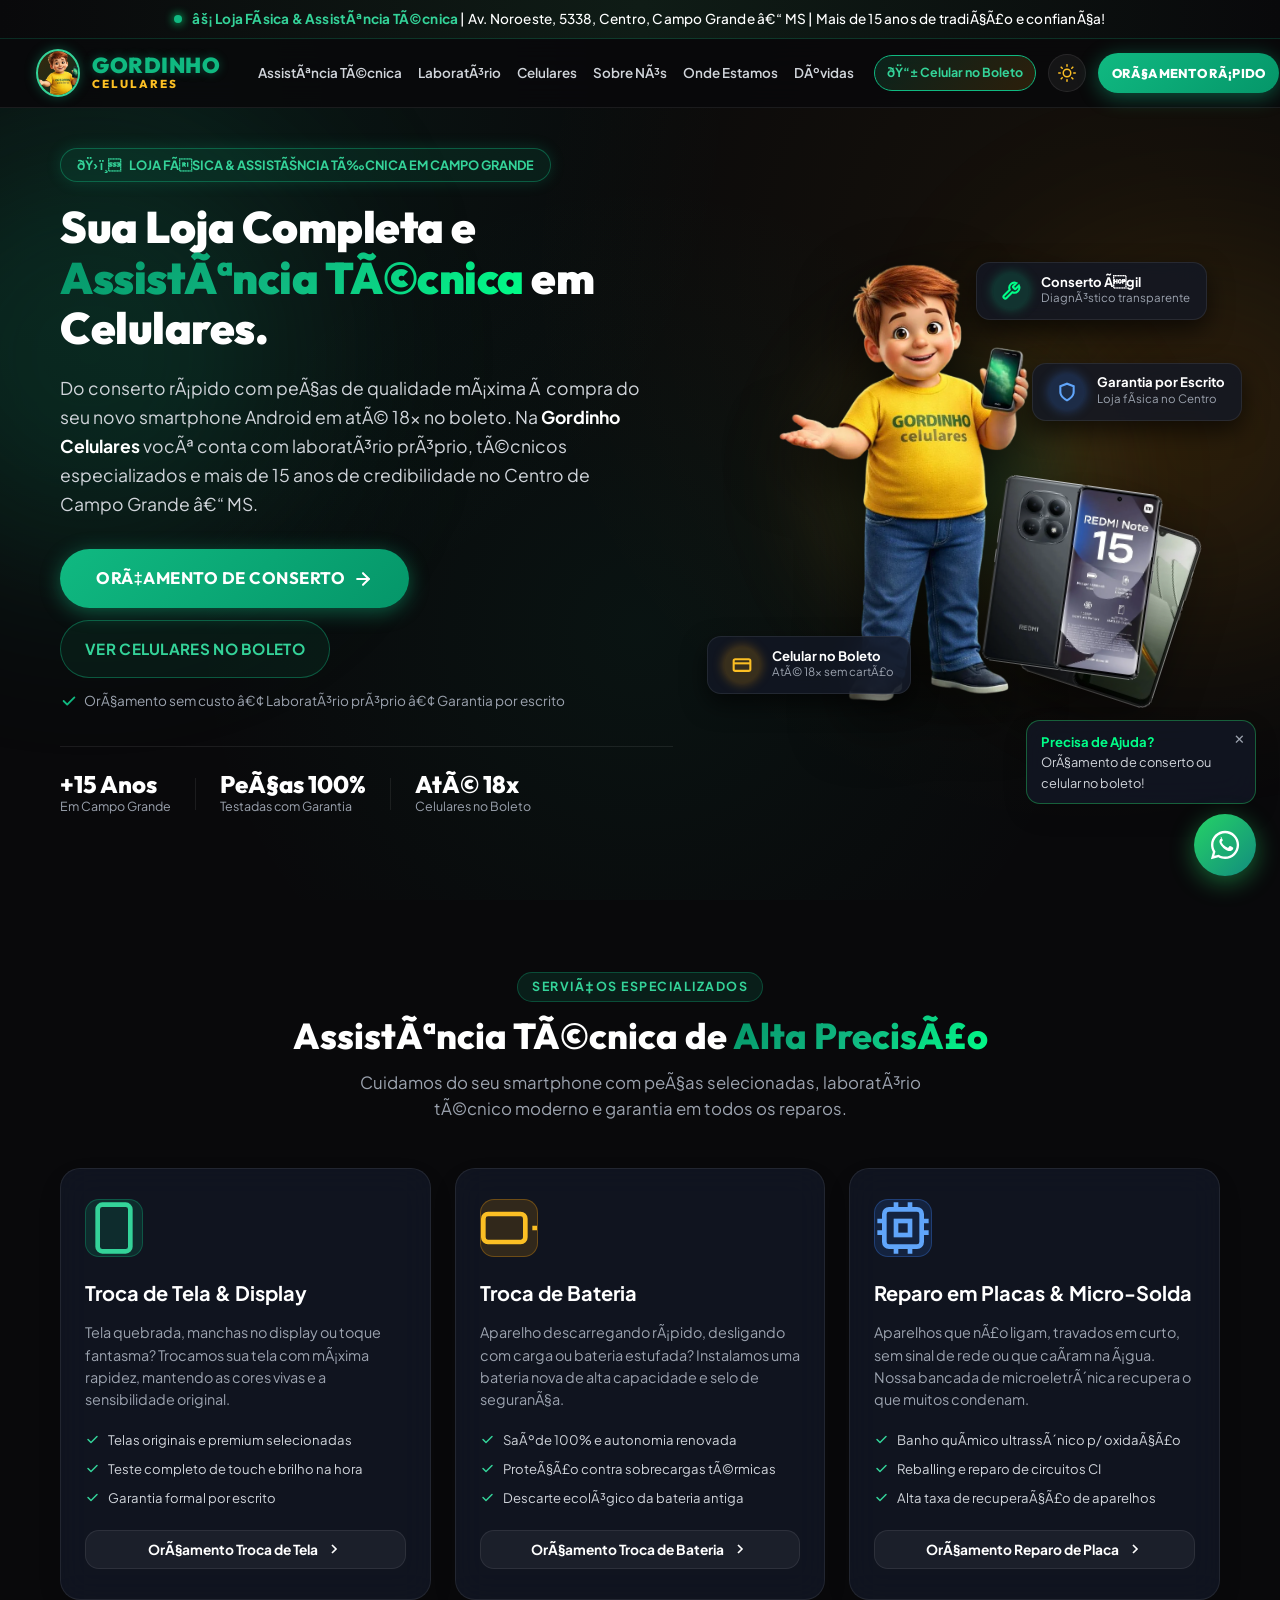
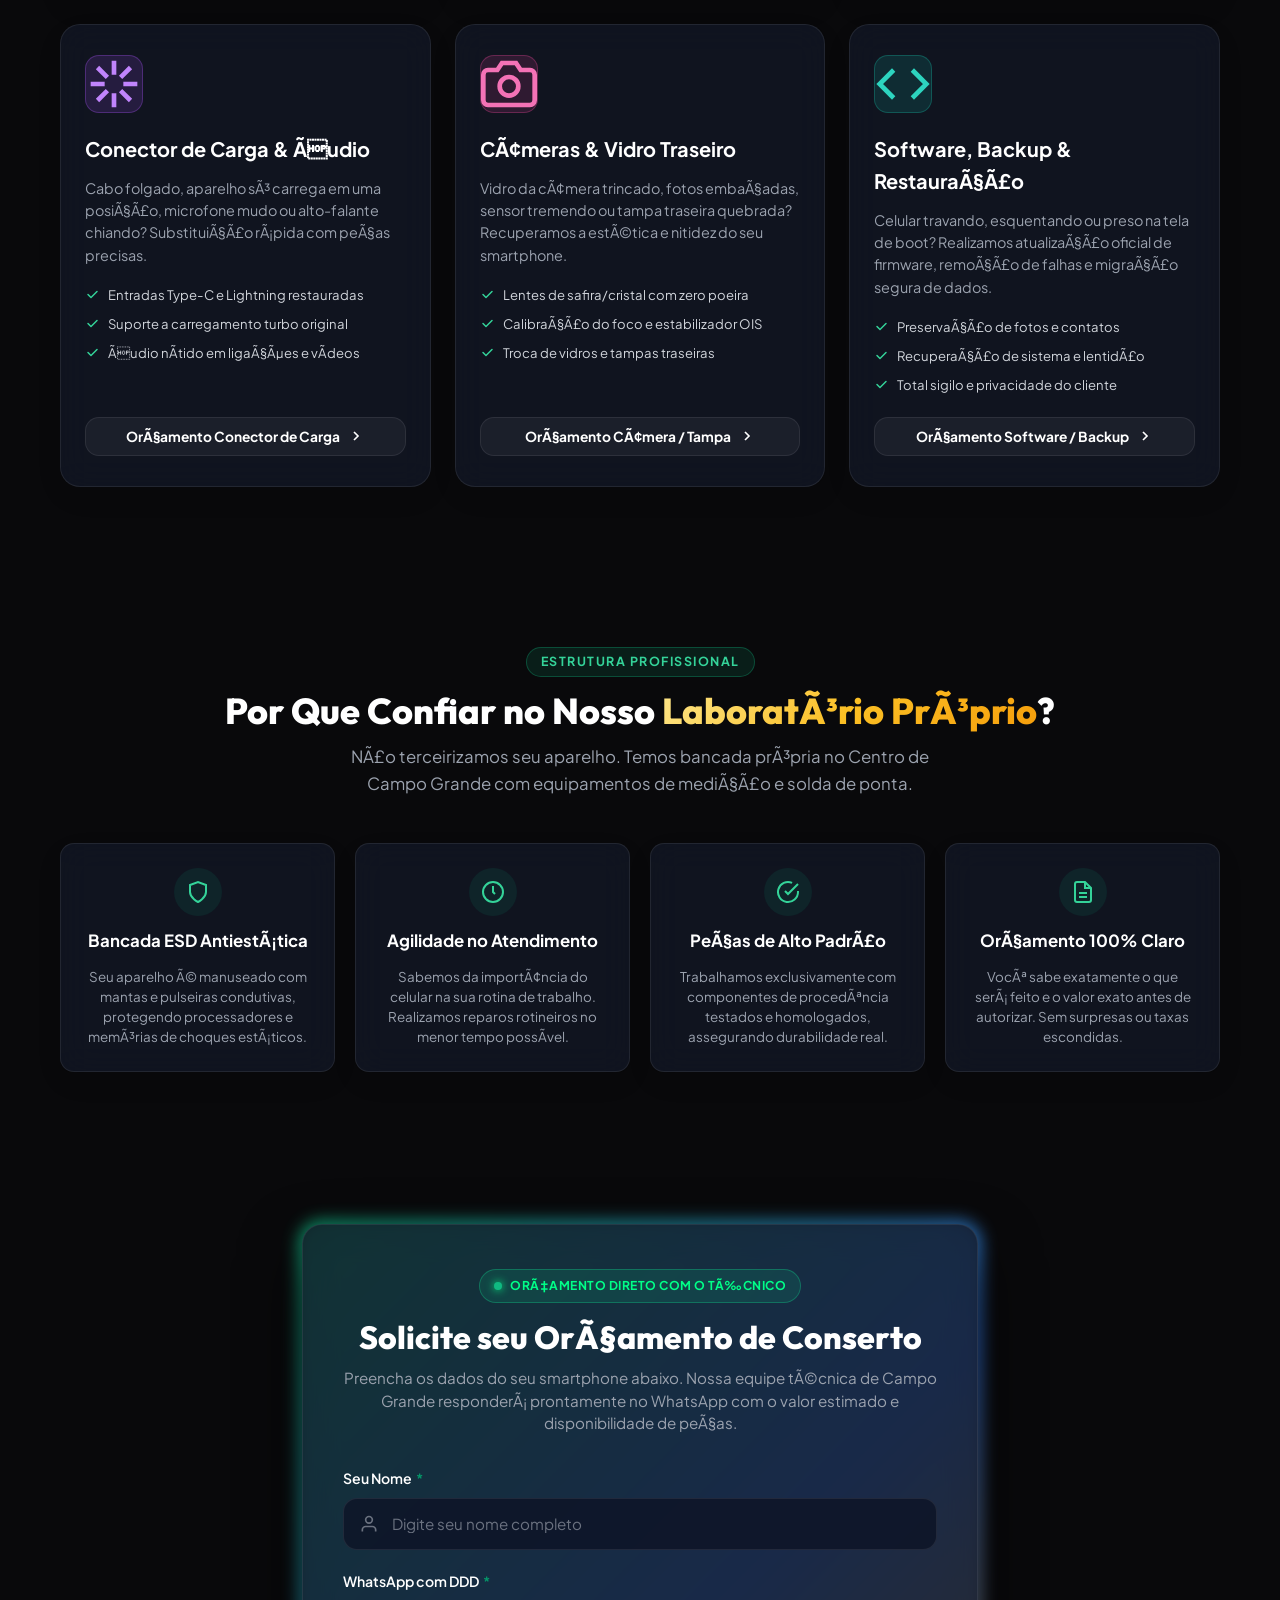
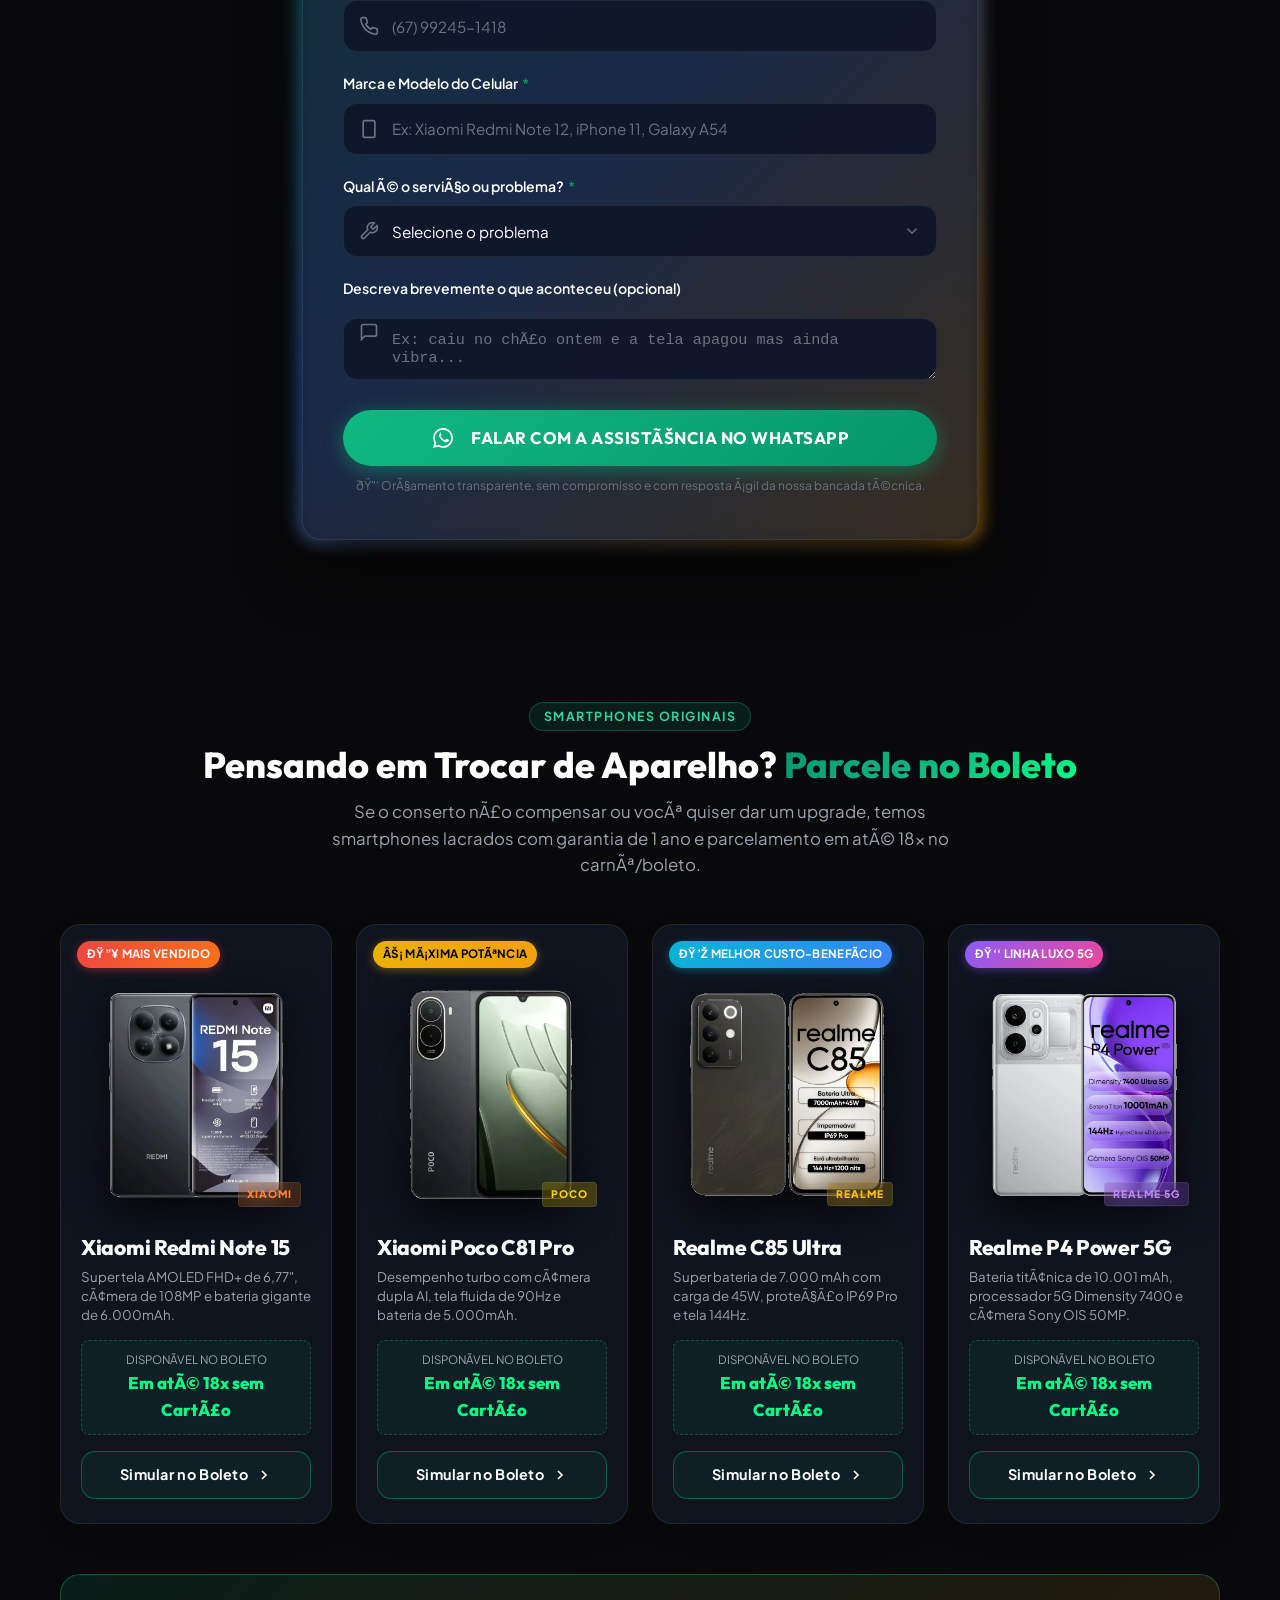
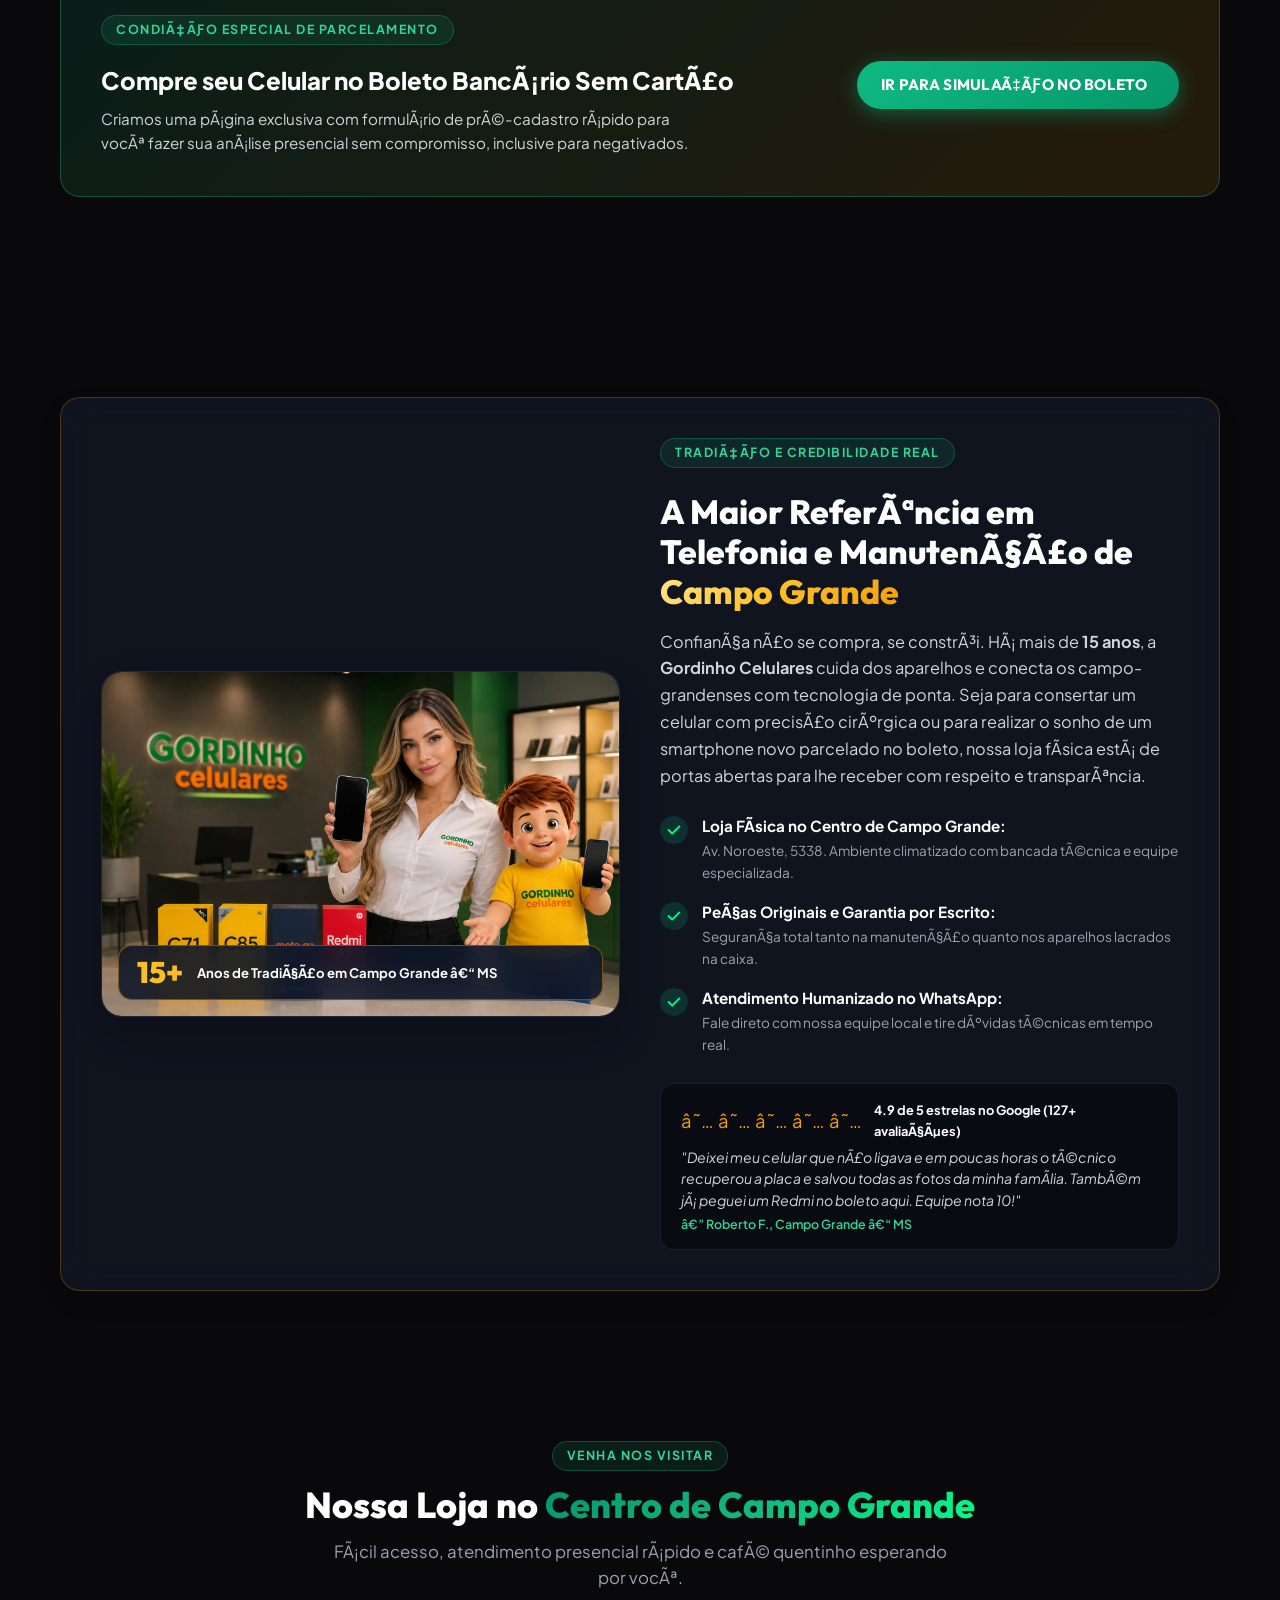
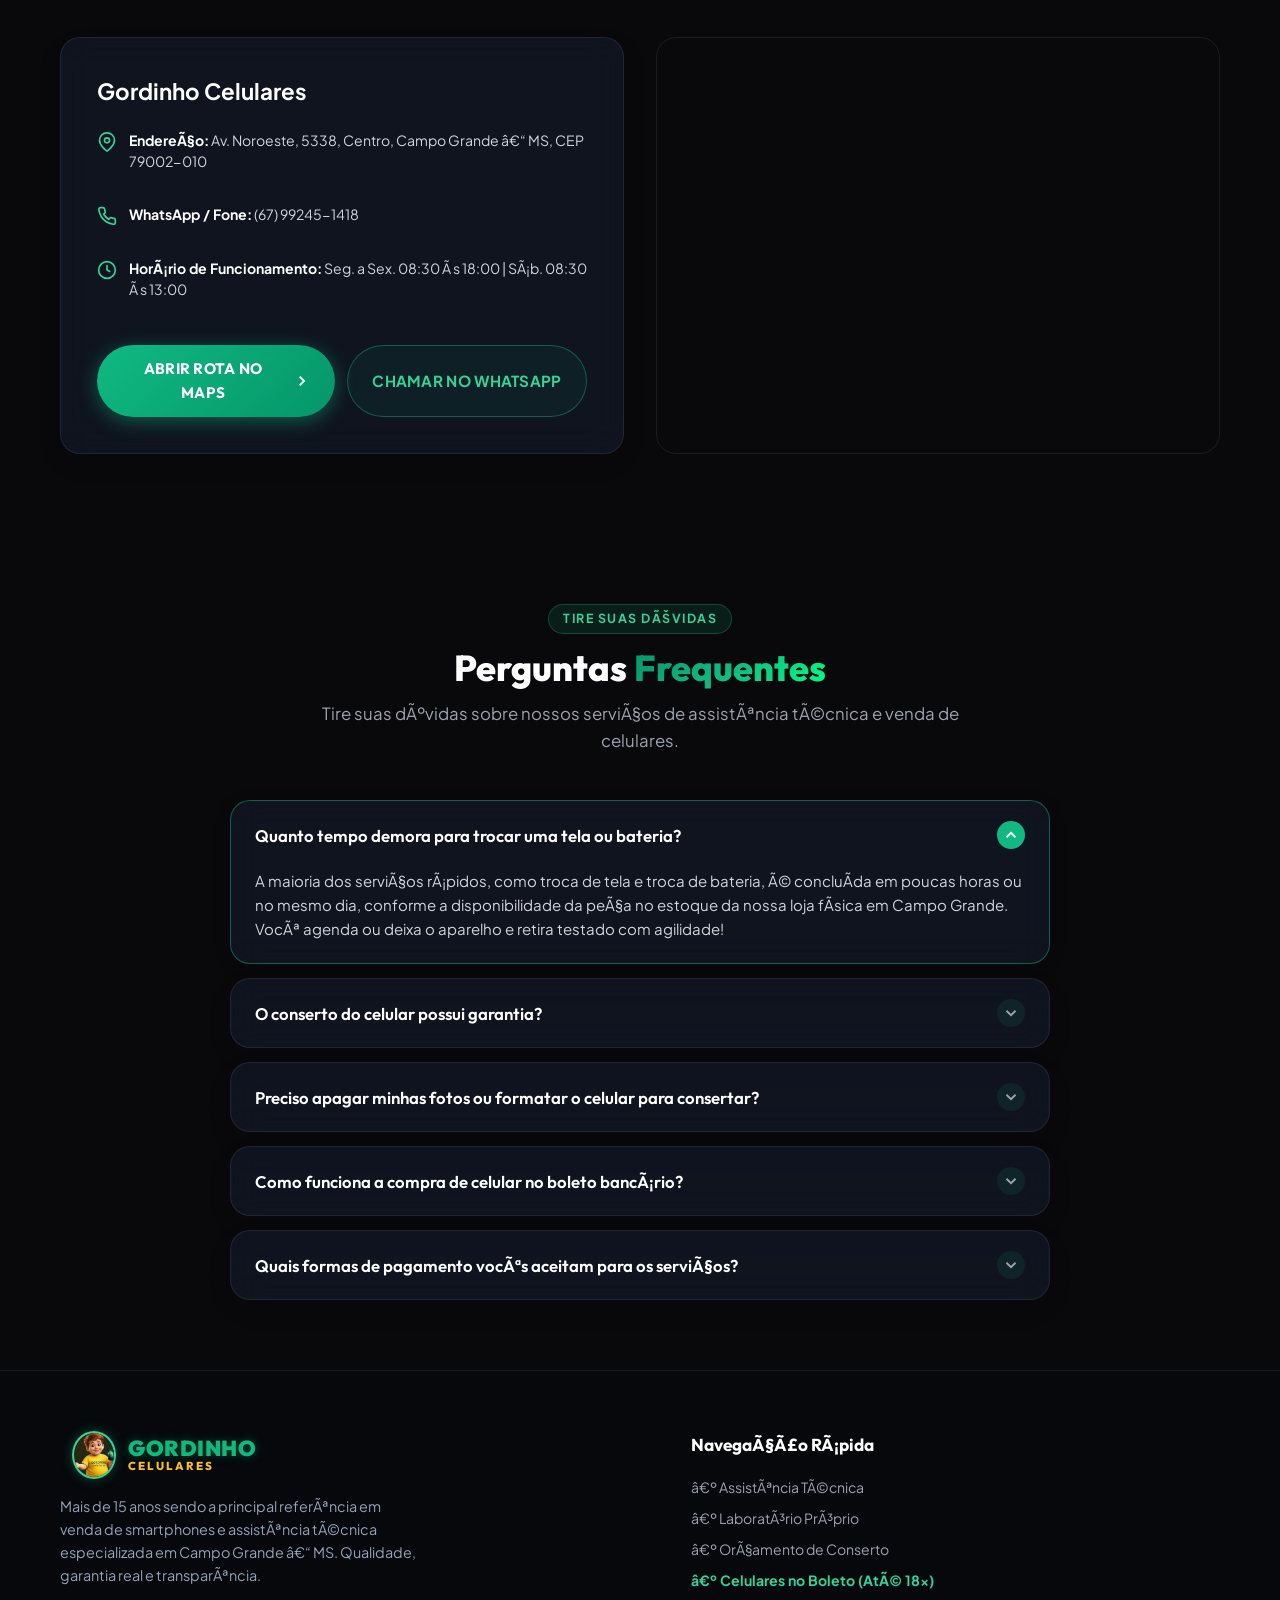
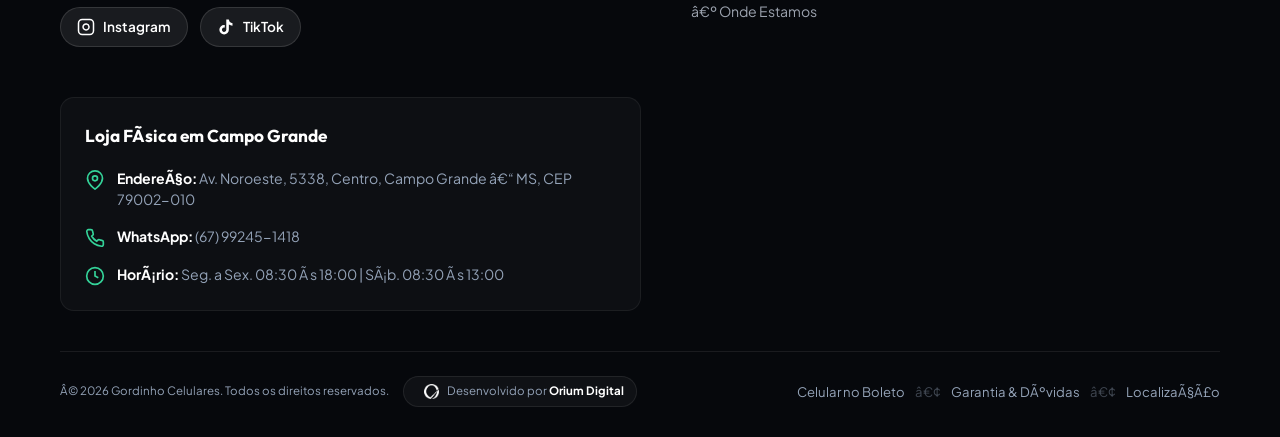
==== commit bcdb84dc: "fix: apontar botao da tela inicial e demais links de boleto para https://www.gordinhocelularesoficia" ====
--- a/index.html
+++ b/index.html
@@ -305,7 +305,7 @@
 
       <div class="header-badges">
         <!-- Link para a Landing Page de Boleto / Tráfego Pago -->
-        <a href="celular-no-boleto.html" class="btn-nav-highlight hide-mobile" title="Compre celulares em até 18x no boleto">
+        <a href="https://www.gordinhocelularesoficial.com.br/boleto/" class="btn-nav-highlight hide-mobile" title="Compre celulares em até 18x no boleto">
           <span>📱 Celular no Boleto</span>
         </a>
 
@@ -350,7 +350,7 @@
         <a href="#assistencia" class="mobile-nav-link">🛠️ Assistência Técnica</a>
         <a href="#laboratorio" class="mobile-nav-link">🔬 Laboratório Próprio</a>
         <a href="#aparelhos" class="mobile-nav-link">📲 Celulares em Destaque</a>
-        <a href="celular-no-boleto.html" class="mobile-nav-link text-emerald" style="font-weight: 700;">💳 Celulares no Boleto (Até 18x)</a>
+        <a href="https://www.gordinhocelularesoficial.com.br/boleto/" class="mobile-nav-link text-emerald" style="font-weight: 700;">💳 Celulares no Boleto (Até 18x)</a>
         <a href="#sobre-nos" class="mobile-nav-link">🏪 Sobre a Loja</a>
         <a href="#localizacao" class="mobile-nav-link">📍 Onde Estamos</a>
         <a href="#faq" class="mobile-nav-link">❓ Perguntas Frequentes</a>
@@ -398,7 +398,7 @@
                 <span class="btn-shimmer"></span>
               </a>
 
-              <a href="celular-no-boleto.html" class="btn btn-outline-emerald" id="btn-hero-boleto" style="padding: 16px 24px; font-weight: 700; border-radius: 9999px;">
+              <a href="https://www.gordinhocelularesoficial.com.br/boleto/" class="btn btn-outline-emerald" id="btn-hero-boleto" style="padding: 16px 24px; font-weight: 700; border-radius: 9999px;">
                 <span>VER CELULARES NO BOLETO</span>
               </a>
             </div>
@@ -919,7 +919,7 @@
                 <span class="price-condition">Disponível no Boleto</span>
                 <span class="price-highlight">Em até 18x sem Cartão</span>
               </div>
-              <a href="celular-no-boleto.html" class="btn btn-product">
+              <a href="https://www.gordinhocelularesoficial.com.br/boleto/" class="btn btn-product">
                 <span>Simular no Boleto</span>
                 <svg viewBox="0 0 24 24" fill="none" stroke="currentColor" stroke-width="2.5"><polyline points="9 18 15 12 9 6"></polyline></svg>
               </a>
@@ -944,7 +944,7 @@
                 <span class="price-condition">Disponível no Boleto</span>
                 <span class="price-highlight">Em até 18x sem Cartão</span>
               </div>
-              <a href="celular-no-boleto.html" class="btn btn-product">
+              <a href="https://www.gordinhocelularesoficial.com.br/boleto/" class="btn btn-product">
                 <span>Simular no Boleto</span>
                 <svg viewBox="0 0 24 24" fill="none" stroke="currentColor" stroke-width="2.5"><polyline points="9 18 15 12 9 6"></polyline></svg>
               </a>
@@ -969,7 +969,7 @@
                 <span class="price-condition">Disponível no Boleto</span>
                 <span class="price-highlight">Em até 18x sem Cartão</span>
               </div>
-              <a href="celular-no-boleto.html" class="btn btn-product">
+              <a href="https://www.gordinhocelularesoficial.com.br/boleto/" class="btn btn-product">
                 <span>Simular no Boleto</span>
                 <svg viewBox="0 0 24 24" fill="none" stroke="currentColor" stroke-width="2.5"><polyline points="9 18 15 12 9 6"></polyline></svg>
               </a>
@@ -994,7 +994,7 @@
                 <span class="price-condition">Disponível no Boleto</span>
                 <span class="price-highlight">Em até 18x sem Cartão</span>
               </div>
-              <a href="celular-no-boleto.html" class="btn btn-product">
+              <a href="https://www.gordinhocelularesoficial.com.br/boleto/" class="btn btn-product">
                 <span>Simular no Boleto</span>
                 <svg viewBox="0 0 24 24" fill="none" stroke="currentColor" stroke-width="2.5"><polyline points="9 18 15 12 9 6"></polyline></svg>
               </a>
@@ -1011,7 +1011,7 @@
               Criamos uma página exclusiva com formulário de pré-cadastro rápido para você fazer sua análise presencial sem compromisso, inclusive para negativados.
             </p>
           </div>
-          <a href="celular-no-boleto.html" class="btn btn-cta" style="white-space: nowrap;">
+          <a href="https://www.gordinhocelularesoficial.com.br/boleto/" class="btn btn-cta" style="white-space: nowrap;">
             <span>IR PARA SIMULAÇÃO NO BOLETO</span>
             <svg viewBox="0 0 24 24" fill="none" stroke="currentColor" stroke-width="2.5"><polyline points="9 18 15 12 9 6"></polyline></svg>
           </a>
@@ -1284,7 +1284,7 @@
             <li><a href="#assistencia" style="color: var(--text-muted); transition: color 0.2s;">› Assistência Técnica</a></li>
             <li><a href="#laboratorio" style="color: var(--text-muted); transition: color 0.2s;">› Laboratório Próprio</a></li>
             <li><a href="#orcamento" style="color: var(--text-muted); transition: color 0.2s;">› Orçamento de Conserto</a></li>
-            <li><a href="celular-no-boleto.html" style="color: var(--emerald-400); font-weight: 700; transition: color 0.2s;">› Celulares no Boleto (Até 18x)</a></li>
+            <li><a href="https://www.gordinhocelularesoficial.com.br/boleto/" style="color: var(--emerald-400); font-weight: 700; transition: color 0.2s;">› Celulares no Boleto (Até 18x)</a></li>
             <li><a href="#localizacao" style="color: var(--text-muted); transition: color 0.2s;">› Onde Estamos</a></li>
           </ul>
         </div>
@@ -1329,7 +1329,7 @@
           </a>
         </div>
         <div class="legal-links">
-          <a href="celular-no-boleto.html" class="legal-link">Celular no Boleto</a>
+          <a href="https://www.gordinhocelularesoficial.com.br/boleto/" class="legal-link">Celular no Boleto</a>
           <span class="dot-sep">•</span>
           <a href="#faq" class="legal-link">Garantia & Dúvidas</a>
           <span class="dot-sep">•</span>
@@ -1368,7 +1368,7 @@
         <a href="#orcamento" class="btn btn-sm btn-cta">
           Conserto
         </a>
-        <a href="celular-no-boleto.html" class="btn btn-sm btn-outline-emerald">
+        <a href="https://www.gordinhocelularesoficial.com.br/boleto/" class="btn btn-sm btn-outline-emerald">
           Boleto
         </a>
       </div>
--- a/styles.css
+++ b/styles.css
@@ -834,9 +834,9 @@
   box-shadow: 0 10px 25px rgba(0, 0, 0, 0.6);
 }
 
-.badge-1 { top: 10%; left: -20px; }
+.badge-1 { top: 4%; right: 10px; left: auto; }
 .badge-2 { bottom: 6%; left: -10px; }
-.badge-3 { top: 20%; right: -25px; }
+.badge-3 { top: 25%; right: -25px; }
 
 .badge-icon {
   width: 36px;
@@ -2384,7 +2384,7 @@
     justify-content: center;
   }
 
-  .badge-1 { left: 0; }
+  .badge-1 { right: 10px; left: auto; }
   .badge-3 { right: 0; }
 
   .authority-grid {
@@ -2534,6 +2534,19 @@
 
   .floating-badge {
     padding: 8px 12px;
+  }
+  .badge-1 {
+    top: 2%;
+    right: 4px;
+    left: auto;
+  }
+  .badge-3 {
+    top: 21%;
+    right: 0;
+  }
+  .badge-2 {
+    bottom: 4%;
+    left: 0;
   }
   .fb-title {
     font-size: 0.75rem;
